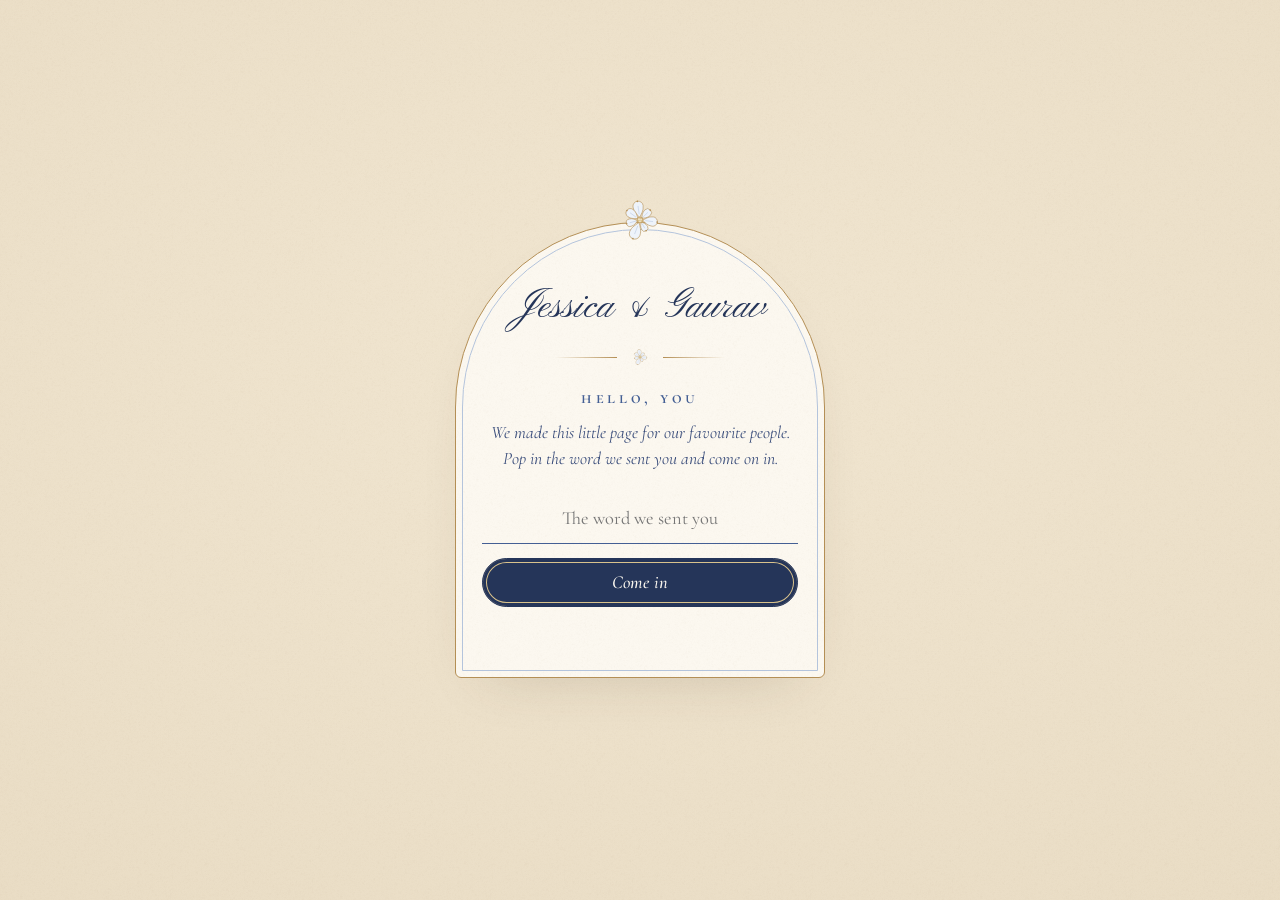
==== index.html @ 0836c06c "Simplify attending question; draw the flower after Jessica's ring - Attending options are now just '" ====
<!doctype html>
<html lang="en">
<head>
  <meta charset="utf-8">
  <meta name="viewport" content="width=device-width, initial-scale=1, viewport-fit=cover">
  <meta name="robots" content="noindex, nofollow">
  <meta name="theme-color" content="#f8f1e4">
  <title>Jessica &amp; Gaurav · Save the Date</title>
  <meta name="description" content="A little save-the-date for the people we love.">

  <link rel="preconnect" href="https://fonts.googleapis.com">
  <link rel="preconnect" href="https://fonts.gstatic.com" crossorigin>
  <link href="https://fonts.googleapis.com/css2?family=Cormorant+Garamond:ital,wght@0,400;0,500;0,600;1,400;1,500&family=Pinyon+Script&display=swap" rel="stylesheet">
  <link rel="stylesheet" href="styles.css">
</head>
<body class="is-locked">

  <!-- ============ GUEST GATE ============ -->
  <div class="gate" id="gate" role="dialog" aria-modal="true" aria-labelledby="gate-title">
    <div class="gate__card">
      <svg class="gate__flower" viewBox="0 0 100 60" aria-hidden="true"><use href="#ring-flower" /></svg>
      <p class="script gate__names" data-copy="namesLine"></p>
      <span class="rule" aria-hidden="true"><svg viewBox="0 0 100 60"><use href="#ring-flower" /></svg></span>
      <h2 class="caps gate__title" id="gate-title" data-copy="gate.title"></h2>
      <p class="gate__text" data-copy="gate.text"></p>
      <form class="gate__form" id="gate-form" novalidate>
        <label class="visually-hidden" for="gate-input" data-copy="gate.placeholder"></label>
        <input class="field__input gate__input" id="gate-input" name="passphrase" type="text"
               autocomplete="off" autocapitalize="none" spellcheck="false" required>
        <button class="btn btn--solid" type="submit" data-copy="gate.button"></button>
        <p class="gate__error" id="gate-error" role="alert" aria-live="polite"></p>
      </form>
    </div>
  </div>

  <!-- Drifting petals: off by default (CONFIG.decor.petals) -->
  <div class="petals" id="petals" aria-hidden="true"></div>

  <!-- ============ MUSIC (hidden until CONFIG.music.src is set) ============ -->
  <button class="music-toggle" id="music-toggle" type="button" aria-pressed="false" hidden>
    <svg viewBox="0 0 24 24" aria-hidden="true"><path d="M9 18V5l11-2v13" /><circle cx="6" cy="18" r="3" /><circle cx="17" cy="16" r="3" /></svg>
    <span class="visually-hidden" data-copy="music.label"></span>
  </button>
  <audio id="bg-music" loop preload="none"></audio>

  <!--
    Each screen holds one 9:16 card. Everything inside a card is sized
    relative to the card, so it fits any phone without being cut off.
  -->
  <main class="screens" id="screens">

    <!-- ============ SCREEN 1 · LANDING ============ -->
    <section class="screen" id="landing" aria-label="We're getting married">
      <div class="card card--landing">
        <!-- Toran garland (built by script.js) -->
        <div class="toran" id="toran" aria-hidden="true"></div>

        <div class="landing__top">
          <p class="caps eyebrow reveal r-eyebrow" data-copy="landing.eyebrow"></p>
          <h1 class="names">
            <span class="script" data-copy="names.first"></span>
            <span class="script names__amp">&amp;</span>
            <span class="script" data-copy="names.second"></span>
          </h1>
        </div>

        <!-- Lotus-crowned arch frame (original SVG) holding the photo booth strip -->
        <div class="arch-frame">
          <svg class="arch-frame__svg" viewBox="0 0 160 404" aria-hidden="true">
            <path class="arch-frame__fill" d="M5 400 V92 C5 60 34 46 58 34 C70 28 77 20 80 8 C83 20 90 28 102 34 C126 46 155 60 155 92 V400 Z" />
            <path class="draw draw--gold" pathLength="1" d="M5 400 V92 C5 60 34 46 58 34 C70 28 77 20 80 8 C83 20 90 28 102 34 C126 46 155 60 155 92 V400 Z" />
            <path class="draw draw--blue" pathLength="1" d="M12 393 V95 C12 66 39 53 61 41 C72 35 78 28 80 19 C82 28 88 35 99 41 C121 53 148 66 148 95 V393 Z" />
            <g class="bells">
              <path d="M5 92 V106 M155 92 V106" />
              <circle cx="5" cy="109.5" r="3.2" />
              <circle cx="155" cy="109.5" r="3.2" />
            </g>
            <use class="arch-frame__crest" href="#ring-flower" x="52" y="-20" width="56" height="34" />
            <use class="arch-frame__base" href="#ring-flower" x="64" y="390" width="32" height="19" />
          </svg>
          <div class="arch-frame__window">
            <!-- Photo booth strip: swap assets/strip-1..3.jpg -->
            <div class="strip strip--landing">
              <img src="assets/strip-1.jpg" alt="Jessica and Gaurav holding each other on a bridge in the park" loading="eager">
              <img src="assets/strip-2.jpg" alt="Jessica laughing in Gaurav's arms on a wooden bench" loading="eager">
              <img src="assets/strip-3.jpg" alt="Gaurav kissing Jessica's forehead by the lake" loading="eager">
              <span class="strip__caption caps" data-copy="initialsLine"></span>
            </div>
          </div>
        </div>

        <a class="open-prompt caps reveal r-prompt" href="#save-the-date" id="open-prompt">
          <svg viewBox="0 0 24 24" aria-hidden="true"><path d="M6 15l6-6 6 6" /></svg>
          <span data-copy="landing.prompt"></span>
        </a>
      </div>
    </section>

    <!-- ============ SCREEN 2 · SAVE THE DATE ============ -->
    <section class="screen" id="save-the-date" aria-label="Save the date">
      <div class="card card--std">
        <div class="std">
          <div class="std__oval reveal r-oval">
            <svg class="oval-svg" viewBox="0 0 300 400" aria-hidden="true">
              <path class="oval-svg__scallop" id="oval-scallop" />
              <ellipse class="oval-svg__inner" cx="150" cy="200" rx="124" ry="170" />
              <ellipse class="oval-svg__inner oval-svg__inner--fine" cx="150" cy="200" rx="116" ry="162" />
            </svg>
            <div class="std__text">
              <h2 class="script std__title" data-copy="saveTheDate.title"></h2>
              <p class="std__date" data-copy="saveTheDate.date"></p>
              <span class="rule rule--short" aria-hidden="true"><svg viewBox="0 0 100 60"><use href="#ring-flower" /></svg></span>
              <p class="caps std__sub" data-copy="saveTheDate.sub"></p>
            </div>
          </div>

          <svg class="std__crest reveal r-crest" viewBox="0 0 100 60" aria-hidden="true"><use href="#ring-flower" /></svg>

          <!--
            DECOR SLOT: flowers / ribbon artwork.
            Set CONFIG.decor.flowers (e.g. "assets/flowers.png") and CONFIG.decor.ribbon
            in script.js and the images will be placed here. Transparent PNGs work best.
          -->
          <div class="decor-slot decor-slot--flowers" id="decor-flowers" aria-hidden="true"></div>
          <div class="decor-slot decor-slot--ribbon" id="decor-ribbon" aria-hidden="true"></div>

          <!-- Tilted strip: swap assets/strip-4..6.jpg -->
          <div class="strip strip--tilted reveal r-strip">
            <img src="assets/strip-4.jpg" alt="Jessica and Gaurav walking up stone steps hand in hand" loading="lazy">
            <img src="assets/strip-5.jpg" alt="Jessica and Gaurav smiling at each other under the trees" loading="lazy">
            <img src="assets/strip-6.jpg" alt="Jessica showing her engagement ring" loading="lazy">
          </div>

          <div class="lockets" aria-hidden="true">
            <svg class="locket locket--one reveal r-locket-1" viewBox="0 0 100 110"><use href="#locket" /><text x="50" y="72" class="locket__initial" data-copy="names.initials.0"></text></svg>
            <svg class="locket locket--two reveal r-locket-2" viewBox="0 0 100 110"><use href="#locket" /><text x="50" y="72" class="locket__initial" data-copy="names.initials.1"></text></svg>
          </div>
        </div>

        <p class="std__line reveal r-line" data-copy="saveTheDate.line"></p>
      </div>
    </section>

    <!-- ============ SCREEN 3 · WHERE & WHEN, COUNTDOWN, RSVP ============ -->
    <section class="screen" id="details" aria-label="Where, when and RSVP">
      <div class="card card--details">

        <!-- The reveal: the arch draws itself, then the dates and venue are written in -->
        <div class="venue-arch" id="venue-arch">
          <svg class="venue-arch__svg" viewBox="0 0 300 400" aria-hidden="true">
            <path class="venue-arch__fill" d="M2 398 V120 C2 70 60 42 114 22 C132 15 145 9 150 2 C155 9 168 15 186 22 C240 42 298 70 298 120 V398 Z" />
            <path class="vdraw vdraw--gold" pathLength="1" d="M2 398 V120 C2 70 60 42 114 22 C132 15 145 9 150 2 C155 9 168 15 186 22 C240 42 298 70 298 120 V398 Z" />
            <path class="vdraw vdraw--blue" pathLength="1" d="M12 388 V123 C12 77 67 51 118 32 C135 25 146 19 150 13 C154 19 165 25 182 32 C233 51 288 77 288 123 V388 Z" />
          </svg>
          <div class="venue-arch__inside">
            <svg class="rv rv-1 inside__flower" viewBox="0 0 100 60" aria-hidden="true"><use href="#ring-flower" /></svg>
            <p class="rv rv-2 caps inside__eyebrow" data-copy="reveal.eyebrow"></p>
            <p class="rv rv-3 inside__days" data-copy="reveal.days"></p>
            <p class="rv rv-4 caps inside__month" data-copy="reveal.month"></p>
            <span class="rv rv-5 rule rule--short inside__rule" aria-hidden="true"><svg viewBox="0 0 100 60"><use href="#ring-flower" /></svg></span>
            <div class="inside__venue-wrap" id="venue-revealed" hidden>
              <p class="script inside__venue" id="venue-name"></p>
              <p class="rv rv-7 caps inside__city" id="venue-city" hidden></p>
              <a class="rv rv-7 inside__link" id="venue-link" target="_blank" rel="noopener" hidden></a>
            </div>
            <p class="rv rv-6 inside__teaser" id="venue-teaser" data-copy="reveal.teaser"></p>
          </div>
        </div>

        <div class="details__lower">
          <p class="caps eyebrow reveal r-2" data-copy="details.countdownEyebrow"></p>
          <div class="countdown reveal r-2" id="countdown" role="timer" aria-live="off">
            <div class="countdown__unit"><span class="countdown__num" data-unit="days">000</span><span class="caps countdown__label" data-copy="details.units.days"></span></div>
            <div class="countdown__unit"><span class="countdown__num" data-unit="hours">00</span><span class="caps countdown__label" data-copy="details.units.hours"></span></div>
            <div class="countdown__unit"><span class="countdown__num" data-unit="mins">00</span><span class="caps countdown__label" data-copy="details.units.mins"></span></div>
            <div class="countdown__unit"><span class="countdown__num" data-unit="secs">00</span><span class="caps countdown__label" data-copy="details.units.secs"></span></div>
          </div>

          <p class="details__formal reveal r-3" data-copy="details.formalLine"></p>

          <button class="btn btn--solid btn--rsvp reveal r-3" id="rsvp-open" type="button"
                  aria-haspopup="dialog" aria-controls="rsvp-sheet" data-copy="details.rsvpButton"></button>

          <p class="script signoff reveal r-4" data-copy="signoff"></p>
        </div>
      </div>
    </section>
  </main>

  <!-- ============ RSVP SHEET (slides up over the card) ============ -->
  <div class="sheet" id="rsvp-sheet" role="dialog" aria-modal="true" aria-labelledby="rsvp-title" hidden>
    <div class="sheet__backdrop" data-close></div>
    <div class="sheet__panel">
      <button class="sheet__close" type="button" data-close>
        <svg viewBox="0 0 24 24" aria-hidden="true"><path d="M6 6l12 12M18 6L6 18" /></svg>
        <span class="visually-hidden" data-copy="rsvp.close"></span>
      </button>
      <div class="sheet__scroll" id="sheet-scroll">

        <form class="rsvp" id="rsvp-form" novalidate>
          <svg class="rsvp__flower" viewBox="0 0 100 60" aria-hidden="true"><use href="#ring-flower" /></svg>
          <h2 class="script rsvp__title" id="rsvp-title" data-copy="rsvp.title"></h2>
          <p class="rsvp__intro" data-copy="rsvp.intro"></p>

          <!-- Honeypot: real guests never see or fill this -->
          <div class="hp" aria-hidden="true">
            <label for="rsvp-website">Website</label>
            <input id="rsvp-website" name="website" type="text" tabindex="-1" autocomplete="off">
          </div>

          <div class="field">
            <label class="field__label caps" for="rsvp-name" data-copy="rsvp.name.label"></label>
            <input class="field__input" id="rsvp-name" name="name" type="text" autocomplete="name" required>
            <p class="field__error" data-error-for="name"></p>
          </div>

          <fieldset class="field">
            <legend class="field__label caps" data-copy="rsvp.attending.label"></legend>
            <div class="choices">
              <label class="choice"><input type="radio" name="attending" value="Yes" required><span data-copy="rsvp.attending.yes"></span></label>
              <label class="choice"><input type="radio" name="attending" value="No"><span data-copy="rsvp.attending.no"></span></label>
            </div>
            <p class="field__error" data-error-for="attending"></p>
          </fieldset>

          <div class="if-attending" id="if-attending" hidden>
            <div class="field">
              <label class="field__label caps" for="rsvp-party" data-copy="rsvp.party.label"></label>
              <select class="field__input field__select" id="rsvp-party" name="partySize"></select>
            </div>

            <div class="field" id="field-others" hidden>
              <label class="field__label caps" for="rsvp-others" data-copy="rsvp.others.label"></label>
              <p class="field__hint" id="rsvp-others-hint" data-copy="rsvp.others.hint"></p>
              <textarea class="field__input" id="rsvp-others" name="otherGuests" rows="2" aria-describedby="rsvp-others-hint"></textarea>
              <p class="field__error" data-error-for="otherGuests"></p>
            </div>

            <div class="field">
              <label class="field__label caps" for="rsvp-dietary" data-copy="rsvp.dietary.label"></label>
              <p class="field__hint" id="rsvp-dietary-hint" data-copy="rsvp.dietary.hint"></p>
              <textarea class="field__input" id="rsvp-dietary" name="dietary" rows="2" aria-describedby="rsvp-dietary-hint"></textarea>
            </div>

            <fieldset class="field" id="field-solo" hidden>
              <legend class="field__label caps" data-copy="rsvp.solo.label"></legend>
              <p class="field__hint" data-copy="rsvp.solo.hint"></p>
              <div class="choices choices--stacked" id="solo-choices"></div>
              <p class="field__error" data-error-for="solo"></p>
            </fieldset>
          </div>

          <div class="field">
            <label class="field__label caps" for="rsvp-message" data-copy="rsvp.message.label"></label>
            <p class="field__hint" id="rsvp-message-hint" data-copy="rsvp.message.hint"></p>
            <textarea class="field__input" id="rsvp-message" name="message" rows="3" aria-describedby="rsvp-message-hint"></textarea>
          </div>

          <p class="rsvp__error" id="rsvp-error" role="alert" hidden></p>

          <button class="btn btn--solid btn--wide" id="rsvp-submit" type="submit">
            <span class="btn__label" data-copy="rsvp.submit"></span>
            <span class="btn__sending" data-copy="rsvp.sending"></span>
          </button>
        </form>

        <div class="thanks" id="rsvp-thanks" hidden tabindex="-1">
          <svg class="thanks__flower" viewBox="0 0 100 60" aria-hidden="true"><use href="#ring-flower" /></svg>
          <p class="script thanks__title" id="thanks-title"></p>
          <p class="thanks__text" id="thanks-text"></p>
          <span class="rule rule--short" aria-hidden="true"><svg viewBox="0 0 100 60"><use href="#ring-flower" /></svg></span>
          <p class="thanks__update" data-copy="thanks.update"></p>
          <button class="link-button" id="rsvp-again" type="button" data-copy="thanks.again"></button>
        </div>

      </div>
    </div>
  </div>

  <!-- Shared SVG artwork (all original). Colours come from CSS variables in styles.css. -->
  <svg width="0" height="0" style="position:absolute" aria-hidden="true" focusable="false">
    <defs>
      <linearGradient id="gold-grad" x1="0" y1="0" x2="1" y2="1">
        <stop offset="0" style="stop-color: var(--gold-soft)" />
        <stop offset="0.5" style="stop-color: var(--gold)" />
        <stop offset="1" style="stop-color: var(--gold-soft)" />
      </linearGradient>
      <linearGradient id="enamel-grad" x1="0" y1="0" x2="0.4" y2="1">
        <stop offset="0" style="stop-color: var(--dusty-blue)" />
        <stop offset="1" style="stop-color: var(--navy-soft)" />
      </linearGradient>

      <!-- Ring flower: an asymmetric blossom of pear-cut diamonds (points to the
           centre, rounded ends out, each held by a gold claw) around a gold centre,
           drawn after Jessica's engagement ring -->
      <symbol id="ring-flower" viewBox="0 0 100 60" overflow="visible">
        <g style="fill: var(--flower-petal); stroke: var(--gold); stroke-width: 0.75; stroke-linejoin: round">
          <g transform="translate(50 30) rotate(-8)"><path d="M0 -3.4 C2.36 -7.30 6.75 -11.31 6.75 -18.25 A6.75 6.75 0 0 0 -6.75 -18.25 C-6.75 -11.31 -2.36 -7.30 0 -3.4 Z" /><path d="M0 -8.21 L0 -18.25" style="fill: none; stroke: var(--flower-facet); stroke-width: 0.55; stroke-linecap: round" /><circle cx="0" cy="-24.70" r="1.05" style="fill: var(--gold); stroke: none" /></g>
          <g transform="translate(50 30) rotate(46)"><path d="M0 -3.4 C1.80 -5.55 5.13 -8.60 5.13 -13.87 A5.13 5.13 0 0 0 -5.13 -13.87 C-5.13 -8.60 -1.80 -5.55 0 -3.4 Z" /><path d="M0 -6.24 L0 -13.87" style="fill: none; stroke: var(--flower-facet); stroke-width: 0.55; stroke-linecap: round" /><circle cx="0" cy="-18.70" r="1.05" style="fill: var(--gold); stroke: none" /></g>
          <g transform="translate(50 30) rotate(97)"><path d="M0 -3.4 C2.17 -6.72 6.21 -10.41 6.21 -16.79 A6.21 6.21 0 0 0 -6.21 -16.79 C-6.21 -10.41 -2.17 -6.72 0 -3.4 Z" /><path d="M0 -7.56 L0 -16.79" style="fill: none; stroke: var(--flower-facet); stroke-width: 0.55; stroke-linecap: round" /><circle cx="0" cy="-22.70" r="1.05" style="fill: var(--gold); stroke: none" /></g>
          <g transform="translate(50 30) rotate(150)"><path d="M0 -3.4 C1.56 -4.82 4.46 -7.46 4.46 -12.04 A4.46 4.46 0 0 0 -4.46 -12.04 C-4.46 -7.46 -1.56 -4.82 0 -3.4 Z" /><path d="M0 -5.42 L0 -12.04" style="fill: none; stroke: var(--flower-facet); stroke-width: 0.55; stroke-linecap: round" /><circle cx="0" cy="-16.20" r="1.05" style="fill: var(--gold); stroke: none" /></g>
          <g transform="translate(50 30) rotate(201)"><path d="M0 -3.4 C2.51 -7.74 7.16 -11.99 7.16 -19.34 A7.16 7.16 0 0 0 -7.16 -19.34 C-7.16 -11.99 -2.51 -7.74 0 -3.4 Z" /><path d="M0 -8.70 L0 -19.34" style="fill: none; stroke: var(--flower-facet); stroke-width: 0.55; stroke-linecap: round" /><circle cx="0" cy="-26.20" r="1.05" style="fill: var(--gold); stroke: none" /></g>
          <g transform="translate(50 30) rotate(255)"><path d="M0 -3.4 C1.75 -5.40 5.00 -8.37 5.00 -13.50 A5.00 5.00 0 0 0 -5.00 -13.50 C-5.00 -8.37 -1.75 -5.40 0 -3.4 Z" /><path d="M0 -6.08 L0 -13.50" style="fill: none; stroke: var(--flower-facet); stroke-width: 0.55; stroke-linecap: round" /><circle cx="0" cy="-18.20" r="1.05" style="fill: var(--gold); stroke: none" /></g>
          <g transform="translate(50 30) rotate(306)"><path d="M0 -3.4 C2.03 -6.28 5.81 -9.73 5.81 -15.69 A5.81 5.81 0 0 0 -5.81 -15.69 C-5.81 -9.73 -2.03 -6.28 0 -3.4 Z" /><path d="M0 -7.06 L0 -15.69" style="fill: none; stroke: var(--flower-facet); stroke-width: 0.55; stroke-linecap: round" /><circle cx="0" cy="-21.20" r="1.05" style="fill: var(--gold); stroke: none" /></g>
        </g>
        <circle cx="50" cy="30" r="4" style="fill: var(--gold-soft); stroke: var(--gold); stroke-width: 0.7" />
        <circle cx="48.7" cy="29.1" r="1" style="fill: var(--paper-light)" />
        <circle cx="51.4" cy="29.4" r="0.85" style="fill: var(--paper-light)" />
        <circle cx="50" cy="31.6" r="0.9" style="fill: var(--paper-light)" />
      </symbol>

      <!-- Heart locket, blue enamel with gold edge -->
      <symbol id="locket" viewBox="0 0 100 110">
        <circle cx="50" cy="12" r="6" fill="none" stroke="url(#gold-grad)" stroke-width="2" />
        <path d="M50 104 C 22 84, 6 66, 6 46 C 6 30, 17 20, 31 20 C 40 20, 46 25, 50 32 C 54 25, 60 20, 69 20 C 83 20, 94 30, 94 46 C 94 66, 78 84, 50 104 Z"
              fill="url(#enamel-grad)" stroke="url(#gold-grad)" stroke-width="3" />
        <path d="M50 94 C 27 78, 14 63, 14 47 C 14 35, 22 28, 32 28 C 40 28, 46 33, 50 40 C 54 33, 60 28, 68 28 C 78 28, 86 35, 86 47 C 86 63, 73 78, 50 94 Z"
              fill="none" stroke="url(#gold-grad)" stroke-width="0.9" stroke-dasharray="1.5 2.5" />
      </symbol>
    </defs>
  </svg>

  <script src="script.js"></script>
</body>
</html>
---- styles.css ----
/* ==========================================================================
   Jessica & Gaurav · Save the Date
   All colours, fonts and timings live in :root. Change them here.

   Layout: every screen is a 9:16 card. Inside a card, sizes use `cqw`
   (1cqw = 1% of the card's width), so the whole design scales together
   and fits any phone without anything being cut off.
   ========================================================================== */

:root {
  /* Paper */
  --paper: #f8f1e4;
  --paper-light: #fcf8f0;
  --paper-deep: #f1e6d1;
  --linen: #e9dcc4;            /* table colour around the card on wide screens */
  --paper-shadow: rgba(74, 56, 30, 0.22);

  /* Blues: soft navy ink and dusty blues from our engagement outfits */
  --navy: #253559;
  --navy-soft: #3c4f7c;
  --royal: #445f94;
  --dusty-blue: #6f8bb6;
  --dusty-blue-soft: #b4c4dc;
  --blue-mist: #e5ebf3;

  /* Ring flower (from Jessica's engagement ring): icy diamond petals */
  --flower-petal: #eef3fa;
  --flower-facet: #a9bcda;
  --flower-deep: #4a659f;

  /* Warm accents */
  --gold: #b48f55;
  --gold-soft: #d9c28c;
  --gold-faint: rgba(180, 143, 85, 0.4);
  --saffron: #d4a24c;
  --petal-blush: #f1d9d2;

  /* States */
  --error: #9a4a4a;

  /* Type */
  --font-script: "Pinyon Script", "Great Vibes", cursive;
  --font-serif: "Cormorant Garamond", "Cormorant", Georgia, serif;
  --caps-tracking: 0.22em;

  /* Motion: slow, soft, never bouncy */
  --ease-out: cubic-bezier(0.22, 0.61, 0.36, 1);
  --ease-soft: cubic-bezier(0.33, 0, 0.2, 1);
  --dur-slow: 1.4s;
  --dur: 1.1s;
  --dur-quick: 0.8s;

  /* The 9:16 card */
  --card-w: min(100vw, 56.25vh);
  --card-h: calc(var(--card-w) * 16 / 9);
}
@supports (height: 1dvh) {
  :root { --card-w: min(100vw, 56.25dvh); }
}

/* --------------------------------------------------------------------------
   Base
   -------------------------------------------------------------------------- */
*, *::before, *::after { box-sizing: border-box; }

html, body { height: 100%; }

body {
  margin: 0;
  color: var(--navy);
  background-color: var(--paper);
  background-image:
    url("assets/paper-texture.png"),
    radial-gradient(120% 70% at 50% 0%, var(--paper-light) 0%, transparent 65%),
    linear-gradient(180deg, var(--paper) 0%, var(--paper-deep) 100%);
  background-attachment: fixed;
  font-family: var(--font-serif);
  font-size: 18px;
  line-height: 1.5;
  font-variant-numeric: lining-nums;   /* keeps 6 · 7 · 8 on one line */
  font-feature-settings: "lnum" 1;
  -webkit-font-smoothing: antialiased;
  text-rendering: optimizeLegibility;
  overflow: hidden;
}

img { display: block; max-width: 100%; }

button, input, select, textarea { font: inherit; color: inherit; }

.script {
  font-family: var(--font-script);
  font-weight: 400;
  letter-spacing: 0;
  line-height: 1.1;
}

.caps {
  font-family: var(--font-serif);
  font-variant: small-caps;
  text-transform: lowercase;
  letter-spacing: var(--caps-tracking);
  font-weight: 600;
  color: var(--royal);
}

.eyebrow { margin: 0; }

/* Divider: gold line · ring flower · gold line */
.rule {
  display: flex;
  align-items: center;
  justify-content: center;
  gap: 8px;
  width: 170px;
  margin: 1.2rem auto;
}
.rule::before, .rule::after {
  content: "";
  flex: 1;
  height: 1px;
  background: linear-gradient(90deg, transparent, var(--gold));
}
.rule::after { background: linear-gradient(90deg, var(--gold), transparent); }
.rule svg { width: 30px; height: 18px; overflow: visible; flex: none; }
.rule--short { width: 120px; margin: 0.9rem auto; }

.visually-hidden {
  position: absolute !important;
  width: 1px; height: 1px;
  padding: 0; margin: -1px;
  overflow: hidden; clip: rect(0 0 0 0);
  white-space: nowrap; border: 0;
}

:focus-visible {
  outline: 1px solid var(--royal);
  outline-offset: 4px;
}

/* Buttons: soft ink with a fine gold inner line */
.btn {
  display: inline-flex;
  align-items: center;
  justify-content: center;
  min-height: 48px;
  padding: 10px 30px;
  border: 1px solid var(--navy);
  border-radius: 999px;
  background: transparent;
  color: var(--navy);
  font-family: var(--font-serif);
  font-style: italic;
  font-weight: 500;
  font-size: 1.15rem;
  letter-spacing: 0.02em;
  cursor: pointer;
  transition: background-color var(--dur-quick) var(--ease-out), color var(--dur-quick) var(--ease-out), opacity var(--dur-quick) var(--ease-out);
}
.btn--solid {
  background: var(--navy);
  color: var(--paper-light);
  box-shadow: inset 0 0 0 3px var(--navy), inset 0 0 0 4px var(--gold-soft);
}
.btn--solid:hover { background: var(--navy-soft); box-shadow: inset 0 0 0 3px var(--navy-soft), inset 0 0 0 4px var(--gold-soft); }
.btn--wide { width: 100%; }
.btn[disabled] { opacity: 0.6; cursor: progress; }
.btn__sending { display: none; }
.btn.is-sending .btn__label { display: none; }
.btn.is-sending .btn__sending { display: inline; }

.link-button {
  background: none;
  border: 0;
  padding: 8px;
  cursor: pointer;
  color: var(--royal);
  font-style: italic;
  font-size: 1.1rem;
  border-bottom: 1px solid var(--gold-faint);
}

/* --------------------------------------------------------------------------
   Gate
   -------------------------------------------------------------------------- */
.gate {
  position: fixed;
  inset: 0;
  z-index: 50;
  display: grid;
  place-items: center;
  padding: 24px 16px;
  background: inherit;
  transition: opacity var(--dur) var(--ease-out), visibility 0s linear var(--dur);
}
.gate.is-leaving { opacity: 0; visibility: hidden; }
.gate[hidden] { display: none; }

.gate__card {
  position: relative;
  width: min(100%, 370px);
  text-align: center;
  padding: 52px 26px 30px;
  border: 1px solid var(--gold);
  outline: 1px solid var(--dusty-blue-soft);
  outline-offset: -8px;
  border-radius: 185px 185px 6px 6px;
  background: var(--paper-light) url("assets/paper-texture.png");
  box-shadow: 0 24px 60px -32px var(--paper-shadow);
  animation: fade-up var(--dur-slow) var(--ease-out) both;
}
.gate__flower {
  position: absolute;
  top: -26px;
  left: 50%;
  width: 76px;
  height: 46px;
  transform: translateX(-50%);
  overflow: visible;
  animation: bloom 1.6s var(--ease-out) 0.3s both;
}
.gate__names { margin: 0.6rem 0 0; font-size: 2.5rem; color: var(--navy); }
.gate__title { margin: 0 0 0.6rem; font-size: 1.05rem; }
.gate__text { margin: 0 0 1.4rem; color: var(--navy-soft); font-style: italic; font-size: 1.1rem; }
.gate__form { display: grid; gap: 14px; }
.gate__input { text-align: center; }
.gate__error { min-height: 1.4em; margin: 0; color: var(--error); font-style: italic; }

body.is-locked .screens,
body.is-locked .music-toggle,
body.is-locked .petals { visibility: hidden; }

/* --------------------------------------------------------------------------
   Optional drifting petals (off unless CONFIG.decor.petals > 0)
   -------------------------------------------------------------------------- */
.petals { position: fixed; inset: 0; z-index: 5; pointer-events: none; overflow: hidden; }
.petal {
  position: absolute;
  top: 0;
  left: var(--x);
  width: var(--s);
  height: calc(var(--s) * 1.5);
  border-radius: 0 100% 0 100%;
  background: linear-gradient(135deg, var(--flower-petal), var(--flower-facet));
  opacity: 0;
  animation: petal-fall var(--d) linear var(--delay) infinite;
}
.petal--blush { background: linear-gradient(135deg, #fff6f3, var(--petal-blush)); }
@keyframes petal-fall {
  0%   { opacity: 0;   transform: translate3d(0, -8vh, 0) rotate(0deg); }
  10%  { opacity: 0.6; }
  85%  { opacity: 0.5; }
  100% { opacity: 0;   transform: translate3d(var(--drift), 108vh, 0) rotate(var(--r)); }
}

/* --------------------------------------------------------------------------
   Screens and the 9:16 card
   -------------------------------------------------------------------------- */
.screens {
  height: 100vh;
  overflow-y: auto;
  overflow-x: hidden;
  scroll-snap-type: y mandatory;
  scroll-behavior: smooth;
  -webkit-overflow-scrolling: touch;
}
.screen {
  height: 100vh;
  display: grid;
  place-items: center;
  scroll-snap-align: start;
  scroll-snap-stop: always;
}
@supports (height: 1dvh) {
  .screens, .screen { height: 100dvh; }
}

.card {
  position: relative;
  width: var(--card-w);
  height: calc(var(--card-w) * 16 / 9);
  container-type: size;
  /* 1% of the card's width, for the card's own padding (cqw there would
     measure the window, not the card) */
  --u: calc(var(--card-w) / 100);
  display: flex;
  flex-direction: column;
  align-items: center;
  text-align: center;
}

/* Wide screens (tablets, laptops): show it as a printed card on linen */
@media (min-aspect-ratio: 5/8) {
  body {
    background-color: var(--linen);
    background-image:
      url("assets/paper-texture.png"),
      radial-gradient(90% 80% at 50% 40%, var(--paper-deep) 0%, var(--linen) 100%);
  }
  .card {
    --card-w: min(100vw, 53.4vh);
    background: var(--paper-light) url("assets/paper-texture.png");
    box-shadow: 0 1px 2px rgba(74, 56, 30, 0.12), 0 30px 60px -30px var(--paper-shadow);
    border-radius: 3px;
  }
  @supports (height: 1dvh) {
    .card { --card-w: min(100vw, 53.4dvh); }
  }
}

/* Phones: the card blends into the page, so hang the garland from the very
   top of the screen rather than the top of the card */
@media (max-aspect-ratio: 5/8) {
  .card--landing .toran { top: calc((var(--card-h) - 100vh) / 2); }
  @supports (height: 1dvh) {
    .card--landing .toran { top: calc((var(--card-h) - 100dvh) / 2); }
  }
}

/* --------------------------------------------------------------------------
   Entry animations (IntersectionObserver adds .is-in to each screen)
   Static tilts use the `rotate` property so motion (transform) can be
   switched off on its own for reduced-motion users.
   -------------------------------------------------------------------------- */
.reveal {
  opacity: 0;
  transition:
    opacity var(--dur) var(--ease-out),
    transform var(--dur-slow) var(--ease-out);
  transition-delay: var(--delay, 0s);
}
.screen.is-in .reveal { opacity: 1; transform: none; }

.r-eyebrow { transform: translateY(10px); --delay: 0.2s; }
.r-prompt  { transform: translateY(10px); --delay: 3.4s; }

.r-oval    { transform: scale(0.9); --delay: 0.1s; }
.r-crest   { transform: translateY(16px) scale(0.4); transform-origin: 50% 100%; --delay: 0.9s; }
.r-strip   { transform: translate(70px, -50px) rotate(14deg); --delay: 0.7s; }
.r-locket-1 { transform: translateY(40px); --delay: 1.3s; }
.r-locket-2 { transform: translateY(40px); --delay: 1.6s; }
.r-line    { transform: translateY(12px); --delay: 1.9s; }

.r-2, .r-3, .r-4 { transform: translateY(14px); }
.r-2 { --delay: 3.6s; }
.r-3 { --delay: 4s; }
.r-4 { --delay: 4.4s; }

@keyframes fade-up {
  from { opacity: 0; transform: translateY(14px); }
  to   { opacity: 1; transform: none; }
}
@keyframes bloom {
  from { opacity: 0; transform: translateX(-50%) translateY(12px) scale(0.4); }
  to   { opacity: 1; transform: translateX(-50%) scale(1); }
}
@keyframes soft-pulse {
  0%, 100% { opacity: 1; }
  50%      { opacity: 0.45; }
}
@keyframes drift-up {
  0%, 100% { transform: translateY(0); }
  50%      { transform: translateY(-5px); }
}
@keyframes sway {
  0%, 100% { transform: rotate(-3deg); }
  50%      { transform: rotate(3deg); }
}

/* --------------------------------------------------------------------------
   Screen 1 · Landing
   -------------------------------------------------------------------------- */
.card--landing {
  justify-content: space-between;
  padding: calc(15 * var(--u)) 0 calc(4 * var(--u));
}

/* Toran garland */
.toran {
  position: absolute;
  top: 0;
  left: 0;
  right: 0;
  height: 13cqw;
  pointer-events: none;
  overflow: visible;
  transform: translateY(-100%);
  opacity: 0;
  transition: transform 1.8s var(--ease-out) 0.1s, opacity 1.2s var(--ease-out) 0.1s;
}
.screen.is-in .toran { transform: none; opacity: 1; }
.toran svg { display: block; width: 100%; height: 100%; overflow: visible; }
.toran__string { fill: none; stroke: var(--gold); stroke-width: 1.1; }
.toran__leaf { fill: var(--dusty-blue); stroke: var(--navy-soft); stroke-width: 0.5; }
.toran__leaf--alt { fill: var(--dusty-blue-soft); }
.toran__rib { stroke: var(--paper-light); stroke-width: 0.6; fill: none; opacity: 0.7; }
.toran__bead { fill: var(--saffron); }
.toran__bead--small { fill: var(--gold); }
.toran__drop {
  transform-origin: 0 0;
  animation: sway 7s ease-in-out infinite;
  animation-delay: var(--sway-delay, 0s);
}

.landing__top { display: flex; flex-direction: column; align-items: center; gap: 1cqw; }
.r-eyebrow { font-size: 3.4cqw; }

.names {
  margin: 0;
  padding: 0 0.2em;
  font-size: 12.5cqw;
  line-height: 1.1;
  white-space: nowrap;
  color: var(--navy);
  font-weight: 400;
  /* Written in from left to right */
  clip-path: inset(-40% 100% -40% -10%);
  transition: clip-path 2.6s var(--ease-soft) 0.5s;
}
.screen.is-in .names { clip-path: inset(-40% -10% -40% -10%); }
.names .script { display: inline-block; }
.names__amp { color: var(--dusty-blue); font-size: 0.8em; margin: 0 0.08em; }

/* Lotus-crowned arch frame */
.arch-frame {
  position: relative;
  height: 106cqw;
  aspect-ratio: 160 / 404;
  flex: none;
  filter: drop-shadow(0 4cqw 5cqw rgba(74, 56, 30, 0.16));
}
.arch-frame__svg {
  position: absolute;
  inset: 0;
  width: 100%;
  height: 100%;
  overflow: visible;
}
.arch-frame__fill {
  fill: var(--paper-light);
  opacity: 0;
  transition: opacity 1.4s var(--ease-out) 0.9s;
}
.screen.is-in .arch-frame__fill { opacity: 1; }

.draw {
  fill: none;
  stroke-dasharray: 1;
  stroke-dashoffset: 1;
  transition: stroke-dashoffset 2.6s var(--ease-soft) var(--d, 0.6s);
}
.screen.is-in .draw { stroke-dashoffset: 0; }
.draw--gold { stroke: var(--gold); stroke-width: 1.5; --d: 0.5s; }
.draw--blue { stroke: var(--dusty-blue); stroke-width: 0.9; --d: 0.8s; }

.bells path { stroke: var(--gold); stroke-width: 1; }
.bells circle { fill: var(--saffron); stroke: var(--gold); stroke-width: 0.6; }
.bells { opacity: 0; transition: opacity 1.2s var(--ease-out) 2.2s; }
.screen.is-in .bells { opacity: 1; }

.arch-frame__crest, .arch-frame__base {
  transform-box: fill-box;
  transform-origin: 50% 100%;
  opacity: 0;
  transform: scale(0.3);
  transition: opacity 1.2s var(--ease-out), transform 1.6s var(--ease-out);
}
.arch-frame__crest { transition-delay: 1.6s; }
.arch-frame__base { transition-delay: 2s; }
.screen.is-in .arch-frame__crest,
.screen.is-in .arch-frame__base { opacity: 1; transform: none; }

.arch-frame__window {
  position: absolute;
  left: 16.25%;
  top: 22.3%;
  width: 67.5%;
  height: 75%;
  overflow: hidden;
}

/* Photo booth strip (shared) */
.strip {
  padding: 1.6cqw 1.6cqw 0;
  background: #fffdf9;
  box-shadow: 0 1.5cqw 4cqw -2cqw rgba(37, 53, 89, 0.45);
  display: flex;
  flex-direction: column;
  gap: 1.2cqw;
}
.strip img {
  width: 100%;
  aspect-ratio: 10 / 9;
  object-fit: cover;
  background: var(--paper-deep);
}
.strip__caption {
  display: block;
  padding: 0.6cqw 0 1.8cqw;
  font-size: 2.4cqw;
  line-height: 1.2;
  color: var(--navy);
  letter-spacing: 0.3em;
}

.strip--landing {
  width: 100%;
  transform: translateY(-110%);
  transition: transform 2s var(--ease-out) 1.4s;
}
.screen.is-in .strip--landing { transform: none; }

.open-prompt {
  display: inline-flex;
  flex-direction: column;
  align-items: center;
  gap: 0.5cqw;
  padding: 2cqw 4cqw;
  text-decoration: none;
  font-size: 4cqw;
  color: var(--navy);
}
.open-prompt svg { width: 6cqw; height: 6cqw; fill: none; stroke: var(--royal); stroke-width: 1.4; }
.screen.is-in .open-prompt > span { animation: soft-pulse 3.2s ease-in-out 4.6s infinite; }
.screen.is-in .open-prompt svg { animation: drift-up 3.2s ease-in-out 4.6s infinite; }

/* --------------------------------------------------------------------------
   Screen 2 · Save the date
   -------------------------------------------------------------------------- */
.card--std {
  justify-content: center;
  gap: calc(22 * var(--u));
  padding-top: calc(6 * var(--u));
}
.card--std::before {
  /* soft blue glow behind the oval */
  content: "";
  position: absolute;
  inset: 12% 0 30%;
  background: radial-gradient(closest-side, rgba(180, 196, 220, 0.4), transparent);
  pointer-events: none;
}

.std { position: relative; width: 62cqw; }

.std__oval {
  position: relative;
  aspect-ratio: 3 / 4;
  display: grid;
  place-items: center;
  filter: drop-shadow(0 4cqw 6cqw rgba(74, 56, 30, 0.16));
}
.oval-svg { position: absolute; inset: 0; width: 100%; height: 100%; overflow: visible; }
.oval-svg__scallop { fill: var(--paper-light); stroke: var(--dusty-blue); stroke-width: 1.5; }
.oval-svg__inner { fill: none; stroke: var(--gold); stroke-width: 1; }
.oval-svg__inner--fine { stroke: var(--dusty-blue); stroke-width: 0.8; stroke-dasharray: 2 4; }

.std__crest {
  position: absolute;
  z-index: 2;
  top: -9cqw;
  left: 50%;
  width: 26cqw;
  height: 15.6cqw;
  margin-left: -13cqw;
  overflow: visible;
}

.std__text { position: relative; padding: 0 12%; }
.std__title { margin: 0; font-size: 11.5cqw; color: var(--navy); line-height: 1.05; }
.std__date {
  margin: 2.4cqw 0 0;
  font-size: 5.4cqw;
  letter-spacing: 0.1em;
  color: var(--navy);
  font-weight: 500;
  white-space: nowrap;
}
.std__text .rule { width: 30cqw; margin: 2.4cqw auto; }
.std__text .rule svg { width: 7cqw; height: 4.2cqw; }
.std__sub { margin: 0; font-size: 3.2cqw; }

.strip--tilted {
  position: absolute;
  z-index: 3;
  width: 19cqw;
  top: 12%;
  right: -17cqw;
  rotate: 6deg;
}

.lockets {
  position: absolute;
  z-index: 3;
  left: 50%;
  bottom: -15cqw;
  transform: translateX(-50%);
  display: flex;
}
.locket {
  width: 18cqw;
  height: 20cqw;
  overflow: visible;
  filter: drop-shadow(0 1.5cqw 2.5cqw rgba(37, 53, 89, 0.25));
}
.locket--one { rotate: -10deg; }
.locket--two { rotate: 9deg; margin-left: -5cqw; margin-top: 2.5cqw; }
.locket__initial { font-family: var(--font-script); font-size: 34px; fill: var(--paper-light); text-anchor: middle; }

/* Decor slots for flowers / ribbon you'll add later */
.decor-slot { position: absolute; z-index: 1; pointer-events: none; }
.decor-slot img { width: 100%; height: auto; }
.decor-slot--flowers { top: -8%; left: -14%; width: 52%; }
.decor-slot--ribbon  { bottom: -4%; left: -10%; width: 44%; }

.std__line {
  position: relative;
  width: 76cqw;
  margin: 0;
  font-size: 4.6cqw;
  line-height: 1.45;
  font-style: italic;
  color: var(--navy-soft);
}

/* --------------------------------------------------------------------------
   Screen 3 · Where & when, countdown, RSVP
   -------------------------------------------------------------------------- */
.card--details {
  justify-content: space-between;
  padding: calc(7 * var(--u)) 0 calc(5 * var(--u));
}

/* The reveal arch */
.venue-arch {
  position: relative;
  width: 60cqw;
  aspect-ratio: 3 / 4;
  flex: none;
  filter: drop-shadow(0 4cqw 6cqw rgba(74, 56, 30, 0.14));
}
.venue-arch__svg { position: absolute; inset: 0; width: 100%; height: 100%; overflow: visible; }
.venue-arch__fill { fill: var(--paper-light); opacity: 0; transition: opacity 1.4s var(--ease-out) 0.6s; }
.screen.is-in .venue-arch__fill { opacity: 1; }
.vdraw {
  fill: none;
  stroke-dasharray: 1;
  stroke-dashoffset: 1;
  transition: stroke-dashoffset 2.4s var(--ease-soft) var(--d, 0.2s);
}
.screen.is-in .vdraw { stroke-dashoffset: 0; }
.vdraw--gold { stroke: var(--gold); stroke-width: 2.2; --d: 0.1s; }
.vdraw--blue { stroke: var(--dusty-blue); stroke-width: 1; --d: 0.4s; }

.venue-arch__inside {
  position: absolute;
  inset: 0;
  display: flex;
  flex-direction: column;
  align-items: center;
  justify-content: center;
  padding: 16% 7% 4%;
}
.rv {
  opacity: 0;
  transform: translateY(2.5cqw);
  transition: opacity 1.2s var(--ease-out), transform 1.4s var(--ease-out);
}
.screen.is-in .rv { opacity: 1; transform: none; }
.screen.is-in .rv-1 { transition-delay: 1.2s; }
.screen.is-in .rv-2 { transition-delay: 1.6s; }
.screen.is-in .rv-3 { transition-delay: 1.9s; }
.screen.is-in .rv-4 { transition-delay: 2.2s; }
.screen.is-in .rv-5 { transition-delay: 2.5s; }
.screen.is-in .rv-6 { transition-delay: 2.8s; }
.screen.is-in .rv-7 { transition-delay: 4.6s; }

.inside__flower { width: 17cqw; height: 10cqw; overflow: visible; margin-bottom: 1cqw; }
.rv-1 { transform: translateY(2cqw) scale(0.4); transform-origin: 50% 100%; }
.inside__eyebrow { margin: 0; font-size: 3.2cqw; }
.inside__days {
  margin: 0.6cqw 0 0;
  font-size: 10cqw;
  font-weight: 500;
  letter-spacing: 0.05em;
  line-height: 1.15;
  white-space: nowrap;
  color: var(--navy);
}
.inside__month { margin: 0; font-size: 3.6cqw; color: var(--royal); }
.inside__rule { width: 30cqw; margin: 2.6cqw auto 1.4cqw; }
.inside__rule svg { width: 7cqw; height: 4.2cqw; }
.inside__venue-wrap[hidden], .inside__teaser[hidden] { display: none; }
.inside__venue {
  margin: 0;
  font-size: 7.6cqw;
  line-height: 1.15;
  color: var(--navy);
  /* handwritten in, left to right */
  clip-path: inset(-30% 100% -30% -6%);
  transition: clip-path 2.6s var(--ease-soft) 2.9s;
}
.screen.is-in .inside__venue { clip-path: inset(-30% -6% -30% -6%); }
.inside__city { margin: 1cqw 0 0; font-size: 3.2cqw; }
.inside__link {
  display: inline-block;
  margin-top: 1.4cqw;
  color: var(--royal);
  font-style: italic;
  font-size: 3.6cqw;
  text-decoration: none;
  border-bottom: 1px solid var(--gold-faint);
}
.inside__teaser {
  margin: 0;
  font-size: 4.6cqw;
  font-style: italic;
  line-height: 1.35;
  color: var(--navy);
}

.details__lower {
  display: flex;
  flex-direction: column;
  align-items: center;
  width: 84cqw;
}
.details__lower .eyebrow { font-size: 3.2cqw; margin-bottom: 2cqw; }

/* Countdown: little ivory arches */
.countdown {
  display: grid;
  grid-template-columns: repeat(4, 1fr);
  gap: 2.4cqw;
  width: 80cqw;
  margin-bottom: 4cqw;
}
.countdown__unit {
  display: flex;
  flex-direction: column;
  align-items: center;
  padding: 3.4cqw 0 2cqw;
  border-radius: 999px 999px 1.6cqw 1.6cqw;
  background: var(--paper-light);
  border: 1px solid var(--gold);
  box-shadow: inset 0 0 0 0.9cqw var(--paper-light), inset 0 0 0 calc(0.9cqw + 1px) var(--dusty-blue-soft);
}
.countdown__num {
  font-size: 7.4cqw;
  font-weight: 500;
  line-height: 1.1;
  color: var(--navy);
  font-variant-numeric: lining-nums tabular-nums;
}
.countdown__num.tick { animation: tick 0.8s var(--ease-out); }
@keyframes tick {
  from { opacity: 0.3; transform: translateY(-1cqw); }
  to   { opacity: 1; transform: none; }
}
.countdown__label { font-size: 2.5cqw; margin-top: 0.4cqw; }

.details__formal {
  margin: 0 0 4.4cqw;
  font-size: 4.3cqw;
  line-height: 1.4;
  font-style: italic;
  color: var(--navy-soft);
}

.card .btn {
  min-height: 0;
  height: 11cqw;
  padding: 0 8cqw;
  font-size: 4.6cqw;
}

.signoff {
  margin: 3.4cqw 0 0;
  font-size: 6.4cqw;
  color: var(--dusty-blue);
}

/* --------------------------------------------------------------------------
   RSVP sheet
   -------------------------------------------------------------------------- */
.sheet {
  position: fixed;
  inset: 0;
  z-index: 40;
}
.sheet[hidden] { display: none; }
.sheet__backdrop {
  position: absolute;
  inset: 0;
  background: rgba(37, 53, 89, 0.35);
  opacity: 0;
  transition: opacity 0.9s var(--ease-out);
}
.sheet__panel {
  position: absolute;
  top: 0;
  bottom: 0;
  left: 50%;
  width: var(--card-w);
  container-type: inline-size;
  background: var(--paper-light) url("assets/paper-texture.png");
  box-shadow: 0 -10px 40px -20px var(--paper-shadow);
  transform: translate(-50%, 100%);
  transition: transform 1.1s var(--ease-out);
}
.sheet.is-open .sheet__backdrop { opacity: 1; }
.sheet.is-open .sheet__panel { transform: translate(-50%, 0); }

.sheet__close {
  position: absolute;
  z-index: 2;
  top: max(10px, env(safe-area-inset-top));
  right: 10px;
  width: 44px;
  height: 44px;
  display: grid;
  place-items: center;
  border: 1px solid var(--gold-faint);
  border-radius: 50%;
  background: var(--paper-light);
  color: var(--navy);
  cursor: pointer;
}
.sheet__close svg { width: 18px; height: 18px; fill: none; stroke: currentColor; stroke-width: 1.4; }

.sheet__scroll {
  height: 100%;
  overflow-y: auto;
  overscroll-behavior: contain;
  -webkit-overflow-scrolling: touch;
  padding: max(28px, env(safe-area-inset-top)) 22px max(36px, env(safe-area-inset-bottom));
}

.rsvp, .thanks { max-width: 440px; margin: 0 auto; }
.rsvp__flower, .thanks__flower { display: block; width: 70px; height: 42px; margin: 6px auto 0; overflow: visible; }
.rsvp__title { margin: 0.2rem 0 0.4rem; text-align: center; font-size: 2.6rem; color: var(--navy); }
.rsvp__intro {
  margin: 0 0 1.6rem;
  text-align: center;
  font-style: italic;
  font-size: 1.1rem;
  color: var(--navy-soft);
}

.field { margin: 0 0 1.4rem; padding: 0; border: 0; min-width: 0; }
.field[hidden], .if-attending[hidden] { display: none; }
.field__label { display: block; padding: 0; margin-bottom: 4px; font-size: 0.95rem; color: var(--navy); }
.field__hint { margin: 0 0 8px; font-size: 1rem; font-style: italic; color: var(--navy-soft); line-height: 1.4; }
.field__input {
  width: 100%;
  padding: 10px 2px;
  border: 0;
  border-bottom: 1px solid var(--dusty-blue-soft);
  border-radius: 0;
  background: transparent;
  font-size: 1.15rem;
  transition: border-color var(--dur-quick) var(--ease-out);
}
.field__input:focus { outline: none; border-bottom-color: var(--royal); }
textarea.field__input { resize: vertical; min-height: 2.8em; }
.field__select {
  appearance: none;
  -webkit-appearance: none;
  background-image: linear-gradient(45deg, transparent 50%, var(--royal) 50%), linear-gradient(135deg, var(--royal) 50%, transparent 50%);
  background-position: calc(100% - 14px) 55%, calc(100% - 9px) 55%;
  background-size: 5px 5px;
  background-repeat: no-repeat;
  cursor: pointer;
}
.field__error { margin: 6px 0 0; color: var(--error); font-style: italic; font-size: 0.95rem; }
.field__error:empty { display: none; }
.field.has-error .field__input { border-bottom-color: var(--error); }

.choices { display: flex; flex-wrap: wrap; gap: 10px; }
.choices--stacked { flex-direction: column; }
.choice {
  position: relative;
  display: flex;
  align-items: center;
  gap: 10px;
  flex: 1 1 auto;
  min-height: 48px;
  padding: 10px 16px;
  border: 1px solid var(--dusty-blue-soft);
  border-radius: 24px;
  background: rgba(252, 248, 240, 0.6);
  cursor: pointer;
  line-height: 1.3;
  transition: border-color var(--dur-quick) var(--ease-out), background-color var(--dur-quick) var(--ease-out);
}
.choice input {
  appearance: none;
  -webkit-appearance: none;
  flex: 0 0 auto;
  width: 14px;
  height: 14px;
  margin: 0;
  border: 1px solid var(--royal);
  border-radius: 50%;
  transition: background-color var(--dur-quick) var(--ease-out), box-shadow var(--dur-quick) var(--ease-out);
}
.choice input:checked { background: var(--royal); box-shadow: inset 0 0 0 3px var(--paper-light); }
.choice:has(input:checked) { border-color: var(--royal); background: var(--blue-mist); }
.choice:has(input:focus-visible) { outline: 1px solid var(--royal); outline-offset: 3px; }

.hp { position: absolute; left: -9999px; width: 1px; height: 1px; overflow: hidden; }

.rsvp__error {
  margin: 0 0 1rem;
  padding: 12px 14px;
  border-left: 2px solid var(--error);
  background: rgba(154, 74, 74, 0.06);
  color: var(--error);
  font-style: italic;
}

.thanks { text-align: center; padding-top: 12vh; animation: fade-up var(--dur-slow) var(--ease-out) both; }
.thanks:focus { outline: none; }
.thanks__title { margin: 0.4rem 0; font-size: 2.8rem; color: var(--navy); }
.thanks__text { margin: 0; font-size: 1.2rem; color: var(--navy); }
.thanks__update { margin: 0 0 0.6rem; font-style: italic; color: var(--navy-soft); }

/* --------------------------------------------------------------------------
   Music toggle
   -------------------------------------------------------------------------- */
.music-toggle {
  position: fixed;
  z-index: 20;
  top: max(14px, env(safe-area-inset-top));
  right: 14px;
  width: 44px;
  height: 44px;
  display: grid;
  place-items: center;
  border: 1px solid var(--gold-faint);
  border-radius: 50%;
  background: rgba(248, 241, 228, 0.85);
  color: var(--royal);
  cursor: pointer;
}
.music-toggle[hidden] { display: none; }
.music-toggle svg { width: 18px; height: 18px; fill: none; stroke: currentColor; stroke-width: 1.4; }
.music-toggle[aria-pressed="true"] { color: var(--navy); border-color: var(--gold); }
.music-toggle[aria-pressed="false"]::after {
  content: "";
  position: absolute;
  width: 22px;
  height: 1px;
  background: currentColor;
  transform: rotate(-45deg);
}

/* --------------------------------------------------------------------------
   Reduced motion: keep the gentle fades, drop the movement
   -------------------------------------------------------------------------- */
@media (prefers-reduced-motion: reduce) {
  .screens { scroll-behavior: auto; }
  .petals { display: none; }
  .toran__drop,
  .open-prompt svg,
  .countdown__num.tick { animation: none !important; }
  .reveal, .rv, .toran, .arch-frame__crest, .arch-frame__base { transform: none !important; }
  .names, .inside__venue { clip-path: none !important; opacity: 0; transition: opacity 1.4s var(--ease-out) 0.4s; }
  .screen.is-in .names, .screen.is-in .inside__venue { opacity: 1; }
  .strip--landing { transform: none !important; opacity: 0; transition: opacity 1.4s var(--ease-out) 1s; }
  .screen.is-in .strip--landing { opacity: 1; }
  .sheet__panel { transition: none; }
}
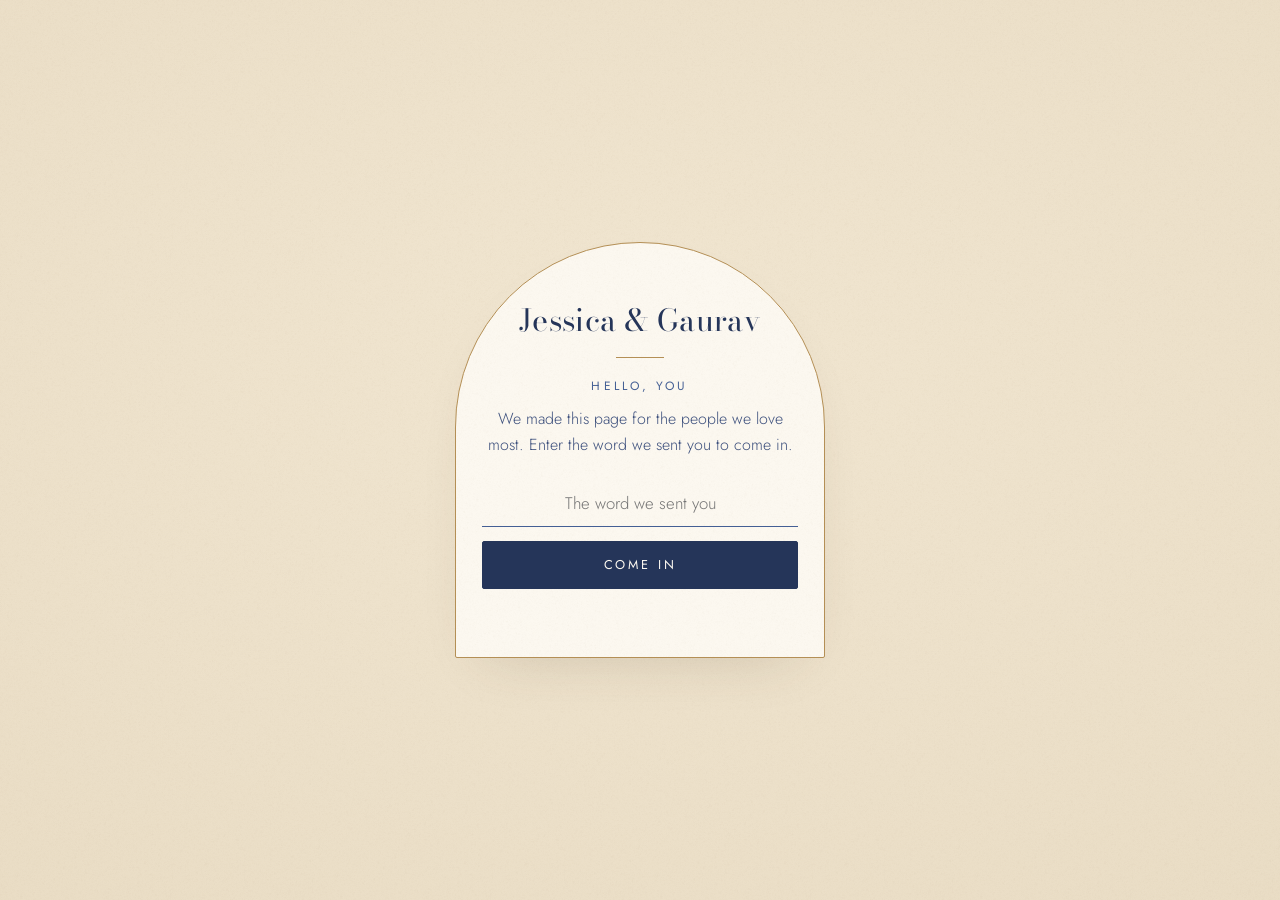
==== commit e5f3bb38: "Modern minimal redesign; Udaipur at 5pm; plainer wording - Bodoni Moda + Jost replace the calligraph" ====
--- a/index.html
+++ b/index.html
@@ -10,7 +10,7 @@
 
   <link rel="preconnect" href="https://fonts.googleapis.com">
   <link rel="preconnect" href="https://fonts.gstatic.com" crossorigin>
-  <link href="https://fonts.googleapis.com/css2?family=Cormorant+Garamond:ital,wght@0,400;0,500;0,600;1,400;1,500&family=Pinyon+Script&display=swap" rel="stylesheet">
+  <link href="https://fonts.googleapis.com/css2?family=Bodoni+Moda:ital,wght@0,400;0,500;1,400&family=Jost:wght@300;400;500&display=swap" rel="stylesheet">
   <link rel="stylesheet" href="styles.css">
 </head>
 <body class="is-locked">
@@ -18,9 +18,8 @@
   <!-- ============ GUEST GATE ============ -->
   <div class="gate" id="gate" role="dialog" aria-modal="true" aria-labelledby="gate-title">
     <div class="gate__card">
-      <svg class="gate__flower" viewBox="0 0 100 60" aria-hidden="true"><use href="#ring-flower" /></svg>
-      <p class="script gate__names" data-copy="namesLine"></p>
-      <span class="rule" aria-hidden="true"><svg viewBox="0 0 100 60"><use href="#ring-flower" /></svg></span>
+      <p class="display gate__names" data-copy="namesLine"></p>
+      <span class="rule" aria-hidden="true"></span>
       <h2 class="caps gate__title" id="gate-title" data-copy="gate.title"></h2>
       <p class="gate__text" data-copy="gate.text"></p>
       <form class="gate__form" id="gate-form" novalidate>
@@ -36,13 +35,6 @@
   <!-- Drifting petals: off by default (CONFIG.decor.petals) -->
   <div class="petals" id="petals" aria-hidden="true"></div>
 
-  <!-- ============ MUSIC (hidden until CONFIG.music.src is set) ============ -->
-  <button class="music-toggle" id="music-toggle" type="button" aria-pressed="false" hidden>
-    <svg viewBox="0 0 24 24" aria-hidden="true"><path d="M9 18V5l11-2v13" /><circle cx="6" cy="18" r="3" /><circle cx="17" cy="16" r="3" /></svg>
-    <span class="visually-hidden" data-copy="music.label"></span>
-  </button>
-  <audio id="bg-music" loop preload="none"></audio>
-
   <!--
     Each screen holds one 9:16 card. Everything inside a card is sized
     relative to the card, so it fits any phone without being cut off.
@@ -52,15 +44,13 @@
     <!-- ============ SCREEN 1 · LANDING ============ -->
     <section class="screen" id="landing" aria-label="We're getting married">
       <div class="card card--landing">
-        <!-- Toran garland (built by script.js) -->
-        <div class="toran" id="toran" aria-hidden="true"></div>
 
         <div class="landing__top">
           <p class="caps eyebrow reveal r-eyebrow" data-copy="landing.eyebrow"></p>
           <h1 class="names">
-            <span class="script" data-copy="names.first"></span>
-            <span class="script names__amp">&amp;</span>
-            <span class="script" data-copy="names.second"></span>
+            <span class="display" data-copy="names.first"></span>
+            <span class="display names__amp">&amp;</span>
+            <span class="display" data-copy="names.second"></span>
           </h1>
         </div>
 
@@ -70,13 +60,6 @@
             <path class="arch-frame__fill" d="M5 400 V92 C5 60 34 46 58 34 C70 28 77 20 80 8 C83 20 90 28 102 34 C126 46 155 60 155 92 V400 Z" />
             <path class="draw draw--gold" pathLength="1" d="M5 400 V92 C5 60 34 46 58 34 C70 28 77 20 80 8 C83 20 90 28 102 34 C126 46 155 60 155 92 V400 Z" />
             <path class="draw draw--blue" pathLength="1" d="M12 393 V95 C12 66 39 53 61 41 C72 35 78 28 80 19 C82 28 88 35 99 41 C121 53 148 66 148 95 V393 Z" />
-            <g class="bells">
-              <path d="M5 92 V106 M155 92 V106" />
-              <circle cx="5" cy="109.5" r="3.2" />
-              <circle cx="155" cy="109.5" r="3.2" />
-            </g>
-            <use class="arch-frame__crest" href="#ring-flower" x="52" y="-20" width="56" height="34" />
-            <use class="arch-frame__base" href="#ring-flower" x="64" y="390" width="32" height="19" />
           </svg>
           <div class="arch-frame__window">
             <!-- Photo booth strip: swap assets/strip-1..3.jpg -->
@@ -102,19 +85,17 @@
         <div class="std">
           <div class="std__oval reveal r-oval">
             <svg class="oval-svg" viewBox="0 0 300 400" aria-hidden="true">
-              <path class="oval-svg__scallop" id="oval-scallop" />
+              <ellipse class="oval-svg__outer" cx="150" cy="200" rx="142" ry="190" />
               <ellipse class="oval-svg__inner" cx="150" cy="200" rx="124" ry="170" />
-              <ellipse class="oval-svg__inner oval-svg__inner--fine" cx="150" cy="200" rx="116" ry="162" />
             </svg>
             <div class="std__text">
-              <h2 class="script std__title" data-copy="saveTheDate.title"></h2>
+              <h2 class="display std__title" data-copy="saveTheDate.title"></h2>
               <p class="std__date" data-copy="saveTheDate.date"></p>
-              <span class="rule rule--short" aria-hidden="true"><svg viewBox="0 0 100 60"><use href="#ring-flower" /></svg></span>
+              <span class="rule rule--short" aria-hidden="true"></span>
               <p class="caps std__sub" data-copy="saveTheDate.sub"></p>
             </div>
           </div>
 
-          <svg class="std__crest reveal r-crest" viewBox="0 0 100 60" aria-hidden="true"><use href="#ring-flower" /></svg>
 
           <!--
             DECOR SLOT: flowers / ribbon artwork.
@@ -131,10 +112,7 @@
             <img src="assets/strip-6.jpg" alt="Jessica showing her engagement ring" loading="lazy">
           </div>
 
-          <div class="lockets" aria-hidden="true">
-            <svg class="locket locket--one reveal r-locket-1" viewBox="0 0 100 110"><use href="#locket" /><text x="50" y="72" class="locket__initial" data-copy="names.initials.0"></text></svg>
-            <svg class="locket locket--two reveal r-locket-2" viewBox="0 0 100 110"><use href="#locket" /><text x="50" y="72" class="locket__initial" data-copy="names.initials.1"></text></svg>
-          </div>
+          <p class="monogram reveal r-mono" aria-hidden="true" data-copy="initialsLine"></p>
         </div>
 
         <p class="std__line reveal r-line" data-copy="saveTheDate.line"></p>
@@ -153,13 +131,12 @@
             <path class="vdraw vdraw--blue" pathLength="1" d="M12 388 V123 C12 77 67 51 118 32 C135 25 146 19 150 13 C154 19 165 25 182 32 C233 51 288 77 288 123 V388 Z" />
           </svg>
           <div class="venue-arch__inside">
-            <svg class="rv rv-1 inside__flower" viewBox="0 0 100 60" aria-hidden="true"><use href="#ring-flower" /></svg>
             <p class="rv rv-2 caps inside__eyebrow" data-copy="reveal.eyebrow"></p>
             <p class="rv rv-3 inside__days" data-copy="reveal.days"></p>
             <p class="rv rv-4 caps inside__month" data-copy="reveal.month"></p>
-            <span class="rv rv-5 rule rule--short inside__rule" aria-hidden="true"><svg viewBox="0 0 100 60"><use href="#ring-flower" /></svg></span>
+            <span class="rv rv-5 rule rule--short inside__rule" aria-hidden="true"></span>
             <div class="inside__venue-wrap" id="venue-revealed" hidden>
-              <p class="script inside__venue" id="venue-name"></p>
+              <p class="display inside__venue" id="venue-name"></p>
               <p class="rv rv-7 caps inside__city" id="venue-city" hidden></p>
               <a class="rv rv-7 inside__link" id="venue-link" target="_blank" rel="noopener" hidden></a>
             </div>
@@ -181,7 +158,7 @@
           <button class="btn btn--solid btn--rsvp reveal r-3" id="rsvp-open" type="button"
                   aria-haspopup="dialog" aria-controls="rsvp-sheet" data-copy="details.rsvpButton"></button>
 
-          <p class="script signoff reveal r-4" data-copy="signoff"></p>
+          <p class="caps signoff reveal r-4" data-copy="signoff"></p>
         </div>
       </div>
     </section>
@@ -198,8 +175,7 @@
       <div class="sheet__scroll" id="sheet-scroll">
 
         <form class="rsvp" id="rsvp-form" novalidate>
-          <svg class="rsvp__flower" viewBox="0 0 100 60" aria-hidden="true"><use href="#ring-flower" /></svg>
-          <h2 class="script rsvp__title" id="rsvp-title" data-copy="rsvp.title"></h2>
+          <h2 class="display rsvp__title" id="rsvp-title" data-copy="rsvp.title"></h2>
           <p class="rsvp__intro" data-copy="rsvp.intro"></p>
 
           <!-- Honeypot: real guests never see or fill this -->
@@ -265,10 +241,9 @@
         </form>
 
         <div class="thanks" id="rsvp-thanks" hidden tabindex="-1">
-          <svg class="thanks__flower" viewBox="0 0 100 60" aria-hidden="true"><use href="#ring-flower" /></svg>
-          <p class="script thanks__title" id="thanks-title"></p>
+          <p class="display thanks__title" id="thanks-title"></p>
           <p class="thanks__text" id="thanks-text"></p>
-          <span class="rule rule--short" aria-hidden="true"><svg viewBox="0 0 100 60"><use href="#ring-flower" /></svg></span>
+          <span class="rule rule--short" aria-hidden="true"></span>
           <p class="thanks__update" data-copy="thanks.update"></p>
           <button class="link-button" id="rsvp-again" type="button" data-copy="thanks.again"></button>
         </div>
@@ -277,7 +252,7 @@
     </div>
   </div>
 
-  <!-- Shared SVG artwork (all original). Colours come from CSS variables in styles.css. -->
+  <!-- Shared SVG definitions. Colours come from CSS variables in styles.css. -->
   <svg width="0" height="0" style="position:absolute" aria-hidden="true" focusable="false">
     <defs>
       <linearGradient id="gold-grad" x1="0" y1="0" x2="1" y2="1">
@@ -285,38 +260,8 @@
         <stop offset="0.5" style="stop-color: var(--gold)" />
         <stop offset="1" style="stop-color: var(--gold-soft)" />
       </linearGradient>
-      <linearGradient id="enamel-grad" x1="0" y1="0" x2="0.4" y2="1">
-        <stop offset="0" style="stop-color: var(--dusty-blue)" />
-        <stop offset="1" style="stop-color: var(--navy-soft)" />
-      </linearGradient>
-
-      <!-- Ring flower: an asymmetric blossom of pear-cut diamonds (points to the
-           centre, rounded ends out, each held by a gold claw) around a gold centre,
-           drawn after Jessica's engagement ring -->
-      <symbol id="ring-flower" viewBox="0 0 100 60" overflow="visible">
-        <g style="fill: var(--flower-petal); stroke: var(--gold); stroke-width: 0.75; stroke-linejoin: round">
-          <g transform="translate(50 30) rotate(-8)"><path d="M0 -3.4 C2.36 -7.30 6.75 -11.31 6.75 -18.25 A6.75 6.75 0 0 0 -6.75 -18.25 C-6.75 -11.31 -2.36 -7.30 0 -3.4 Z" /><path d="M0 -8.21 L0 -18.25" style="fill: none; stroke: var(--flower-facet); stroke-width: 0.55; stroke-linecap: round" /><circle cx="0" cy="-24.70" r="1.05" style="fill: var(--gold); stroke: none" /></g>
-          <g transform="translate(50 30) rotate(46)"><path d="M0 -3.4 C1.80 -5.55 5.13 -8.60 5.13 -13.87 A5.13 5.13 0 0 0 -5.13 -13.87 C-5.13 -8.60 -1.80 -5.55 0 -3.4 Z" /><path d="M0 -6.24 L0 -13.87" style="fill: none; stroke: var(--flower-facet); stroke-width: 0.55; stroke-linecap: round" /><circle cx="0" cy="-18.70" r="1.05" style="fill: var(--gold); stroke: none" /></g>
-          <g transform="translate(50 30) rotate(97)"><path d="M0 -3.4 C2.17 -6.72 6.21 -10.41 6.21 -16.79 A6.21 6.21 0 0 0 -6.21 -16.79 C-6.21 -10.41 -2.17 -6.72 0 -3.4 Z" /><path d="M0 -7.56 L0 -16.79" style="fill: none; stroke: var(--flower-facet); stroke-width: 0.55; stroke-linecap: round" /><circle cx="0" cy="-22.70" r="1.05" style="fill: var(--gold); stroke: none" /></g>
-          <g transform="translate(50 30) rotate(150)"><path d="M0 -3.4 C1.56 -4.82 4.46 -7.46 4.46 -12.04 A4.46 4.46 0 0 0 -4.46 -12.04 C-4.46 -7.46 -1.56 -4.82 0 -3.4 Z" /><path d="M0 -5.42 L0 -12.04" style="fill: none; stroke: var(--flower-facet); stroke-width: 0.55; stroke-linecap: round" /><circle cx="0" cy="-16.20" r="1.05" style="fill: var(--gold); stroke: none" /></g>
-          <g transform="translate(50 30) rotate(201)"><path d="M0 -3.4 C2.51 -7.74 7.16 -11.99 7.16 -19.34 A7.16 7.16 0 0 0 -7.16 -19.34 C-7.16 -11.99 -2.51 -7.74 0 -3.4 Z" /><path d="M0 -8.70 L0 -19.34" style="fill: none; stroke: var(--flower-facet); stroke-width: 0.55; stroke-linecap: round" /><circle cx="0" cy="-26.20" r="1.05" style="fill: var(--gold); stroke: none" /></g>
-          <g transform="translate(50 30) rotate(255)"><path d="M0 -3.4 C1.75 -5.40 5.00 -8.37 5.00 -13.50 A5.00 5.00 0 0 0 -5.00 -13.50 C-5.00 -8.37 -1.75 -5.40 0 -3.4 Z" /><path d="M0 -6.08 L0 -13.50" style="fill: none; stroke: var(--flower-facet); stroke-width: 0.55; stroke-linecap: round" /><circle cx="0" cy="-18.20" r="1.05" style="fill: var(--gold); stroke: none" /></g>
-          <g transform="translate(50 30) rotate(306)"><path d="M0 -3.4 C2.03 -6.28 5.81 -9.73 5.81 -15.69 A5.81 5.81 0 0 0 -5.81 -15.69 C-5.81 -9.73 -2.03 -6.28 0 -3.4 Z" /><path d="M0 -7.06 L0 -15.69" style="fill: none; stroke: var(--flower-facet); stroke-width: 0.55; stroke-linecap: round" /><circle cx="0" cy="-21.20" r="1.05" style="fill: var(--gold); stroke: none" /></g>
-        </g>
-        <circle cx="50" cy="30" r="4" style="fill: var(--gold-soft); stroke: var(--gold); stroke-width: 0.7" />
-        <circle cx="48.7" cy="29.1" r="1" style="fill: var(--paper-light)" />
-        <circle cx="51.4" cy="29.4" r="0.85" style="fill: var(--paper-light)" />
-        <circle cx="50" cy="31.6" r="0.9" style="fill: var(--paper-light)" />
-      </symbol>
-
-      <!-- Heart locket, blue enamel with gold edge -->
-      <symbol id="locket" viewBox="0 0 100 110">
-        <circle cx="50" cy="12" r="6" fill="none" stroke="url(#gold-grad)" stroke-width="2" />
-        <path d="M50 104 C 22 84, 6 66, 6 46 C 6 30, 17 20, 31 20 C 40 20, 46 25, 50 32 C 54 25, 60 20, 69 20 C 83 20, 94 30, 94 46 C 94 66, 78 84, 50 104 Z"
-              fill="url(#enamel-grad)" stroke="url(#gold-grad)" stroke-width="3" />
-        <path d="M50 94 C 27 78, 14 63, 14 47 C 14 35, 22 28, 32 28 C 40 28, 46 33, 50 40 C 54 33, 60 28, 68 28 C 78 28, 86 35, 86 47 C 86 63, 73 78, 50 94 Z"
-              fill="none" stroke="url(#gold-grad)" stroke-width="0.9" stroke-dasharray="1.5 2.5" />
-      </symbol>
+
+
     </defs>
   </svg>
 
--- a/styles.css
+++ b/styles.css
@@ -23,25 +23,20 @@
   --dusty-blue-soft: #b4c4dc;
   --blue-mist: #e5ebf3;
 
-  /* Ring flower (from Jessica's engagement ring): icy diamond petals */
-  --flower-petal: #eef3fa;
-  --flower-facet: #a9bcda;
-  --flower-deep: #4a659f;
 
   /* Warm accents */
   --gold: #b48f55;
   --gold-soft: #d9c28c;
   --gold-faint: rgba(180, 143, 85, 0.4);
-  --saffron: #d4a24c;
   --petal-blush: #f1d9d2;
 
   /* States */
   --error: #9a4a4a;
 
   /* Type */
-  --font-script: "Pinyon Script", "Great Vibes", cursive;
-  --font-serif: "Cormorant Garamond", "Cormorant", Georgia, serif;
-  --caps-tracking: 0.22em;
+  --font-display: "Bodoni Moda", "Didot", Georgia, serif;   /* names, headings, numbers */
+  --font-body: "Jost", "Helvetica Neue", Arial, sans-serif; /* everything else */
+  --caps-tracking: 0.26em;
 
   /* Motion: slow, soft, never bouncy */
   --ease-out: cubic-bezier(0.22, 0.61, 0.36, 1);
@@ -74,9 +69,10 @@
     radial-gradient(120% 70% at 50% 0%, var(--paper-light) 0%, transparent 65%),
     linear-gradient(180deg, var(--paper) 0%, var(--paper-deep) 100%);
   background-attachment: fixed;
-  font-family: var(--font-serif);
-  font-size: 18px;
-  line-height: 1.5;
+  font-family: var(--font-body);
+  font-size: 17px;
+  font-weight: 300;
+  line-height: 1.6;
   font-variant-numeric: lining-nums;   /* keeps 6 · 7 · 8 on one line */
   font-feature-settings: "lnum" 1;
   -webkit-font-smoothing: antialiased;
@@ -88,42 +84,32 @@
 
 button, input, select, textarea { font: inherit; color: inherit; }
 
-.script {
-  font-family: var(--font-script);
+.display {
+  font-family: var(--font-display);
   font-weight: 400;
-  letter-spacing: 0;
+  letter-spacing: 0.01em;
   line-height: 1.1;
 }
 
 .caps {
-  font-family: var(--font-serif);
-  font-variant: small-caps;
-  text-transform: lowercase;
+  font-family: var(--font-body);
+  text-transform: uppercase;
   letter-spacing: var(--caps-tracking);
-  font-weight: 600;
+  font-weight: 400;
   color: var(--royal);
 }
 
 .eyebrow { margin: 0; }
 
-/* Divider: gold line · ring flower · gold line */
+/* Divider: a short gold hairline */
 .rule {
-  display: flex;
-  align-items: center;
-  justify-content: center;
-  gap: 8px;
-  width: 170px;
+  display: block;
+  width: 48px;
+  height: 1px;
   margin: 1.2rem auto;
-}
-.rule::before, .rule::after {
-  content: "";
-  flex: 1;
-  height: 1px;
-  background: linear-gradient(90deg, transparent, var(--gold));
-}
-.rule::after { background: linear-gradient(90deg, var(--gold), transparent); }
-.rule svg { width: 30px; height: 18px; overflow: visible; flex: none; }
-.rule--short { width: 120px; margin: 0.9rem auto; }
+  background: var(--gold);
+}
+.rule--short { width: 36px; margin: 0.9rem auto; }
 
 .visually-hidden {
   position: absolute !important;
@@ -146,23 +132,22 @@
   min-height: 48px;
   padding: 10px 30px;
   border: 1px solid var(--navy);
-  border-radius: 999px;
+  border-radius: 2px;
   background: transparent;
   color: var(--navy);
-  font-family: var(--font-serif);
-  font-style: italic;
-  font-weight: 500;
-  font-size: 1.15rem;
-  letter-spacing: 0.02em;
+  font-family: var(--font-body);
+  font-weight: 400;
+  font-size: 0.8rem;
+  text-transform: uppercase;
+  letter-spacing: 0.22em;
   cursor: pointer;
   transition: background-color var(--dur-quick) var(--ease-out), color var(--dur-quick) var(--ease-out), opacity var(--dur-quick) var(--ease-out);
 }
 .btn--solid {
   background: var(--navy);
   color: var(--paper-light);
-  box-shadow: inset 0 0 0 3px var(--navy), inset 0 0 0 4px var(--gold-soft);
-}
-.btn--solid:hover { background: var(--navy-soft); box-shadow: inset 0 0 0 3px var(--navy-soft), inset 0 0 0 4px var(--gold-soft); }
+}
+.btn--solid:hover { background: var(--navy-soft); }
 .btn--wide { width: 100%; }
 .btn[disabled] { opacity: 0.6; cursor: progress; }
 .btn__sending { display: none; }
@@ -175,8 +160,9 @@
   padding: 8px;
   cursor: pointer;
   color: var(--royal);
-  font-style: italic;
-  font-size: 1.1rem;
+  font-size: 0.75rem;
+  text-transform: uppercase;
+  letter-spacing: 0.2em;
   border-bottom: 1px solid var(--gold-faint);
 }
 
@@ -202,32 +188,19 @@
   text-align: center;
   padding: 52px 26px 30px;
   border: 1px solid var(--gold);
-  outline: 1px solid var(--dusty-blue-soft);
-  outline-offset: -8px;
-  border-radius: 185px 185px 6px 6px;
+  border-radius: 185px 185px 2px 2px;
   background: var(--paper-light) url("assets/paper-texture.png");
   box-shadow: 0 24px 60px -32px var(--paper-shadow);
   animation: fade-up var(--dur-slow) var(--ease-out) both;
 }
-.gate__flower {
-  position: absolute;
-  top: -26px;
-  left: 50%;
-  width: 76px;
-  height: 46px;
-  transform: translateX(-50%);
-  overflow: visible;
-  animation: bloom 1.6s var(--ease-out) 0.3s both;
-}
-.gate__names { margin: 0.6rem 0 0; font-size: 2.5rem; color: var(--navy); }
-.gate__title { margin: 0 0 0.6rem; font-size: 1.05rem; }
-.gate__text { margin: 0 0 1.4rem; color: var(--navy-soft); font-style: italic; font-size: 1.1rem; }
+.gate__names { margin: 0.6rem 0 0; font-size: 1.9rem; color: var(--navy); }
+.gate__title { margin: 0 0 0.6rem; font-size: 0.75rem; }
+.gate__text { margin: 0 0 1.4rem; color: var(--navy-soft); font-size: 1rem; }
 .gate__form { display: grid; gap: 14px; }
 .gate__input { text-align: center; }
-.gate__error { min-height: 1.4em; margin: 0; color: var(--error); font-style: italic; }
+.gate__error { min-height: 1.4em; margin: 0; color: var(--error); }
 
 body.is-locked .screens,
-body.is-locked .music-toggle,
 body.is-locked .petals { visibility: hidden; }
 
 /* --------------------------------------------------------------------------
@@ -241,7 +214,7 @@
   width: var(--s);
   height: calc(var(--s) * 1.5);
   border-radius: 0 100% 0 100%;
-  background: linear-gradient(135deg, var(--flower-petal), var(--flower-facet));
+  background: linear-gradient(135deg, var(--blue-mist), var(--dusty-blue-soft));
   opacity: 0;
   animation: petal-fall var(--d) linear var(--delay) infinite;
 }
@@ -308,15 +281,6 @@
   }
 }
 
-/* Phones: the card blends into the page, so hang the garland from the very
-   top of the screen rather than the top of the card */
-@media (max-aspect-ratio: 5/8) {
-  .card--landing .toran { top: calc((var(--card-h) - 100vh) / 2); }
-  @supports (height: 1dvh) {
-    .card--landing .toran { top: calc((var(--card-h) - 100dvh) / 2); }
-  }
-}
-
 /* --------------------------------------------------------------------------
    Entry animations (IntersectionObserver adds .is-in to each screen)
    Static tilts use the `rotate` property so motion (transform) can be
@@ -335,10 +299,7 @@
 .r-prompt  { transform: translateY(10px); --delay: 3.4s; }
 
 .r-oval    { transform: scale(0.9); --delay: 0.1s; }
-.r-crest   { transform: translateY(16px) scale(0.4); transform-origin: 50% 100%; --delay: 0.9s; }
 .r-strip   { transform: translate(70px, -50px) rotate(14deg); --delay: 0.7s; }
-.r-locket-1 { transform: translateY(40px); --delay: 1.3s; }
-.r-locket-2 { transform: translateY(40px); --delay: 1.6s; }
 .r-line    { transform: translateY(12px); --delay: 1.9s; }
 
 .r-2, .r-3, .r-4 { transform: translateY(14px); }
@@ -375,41 +336,14 @@
   padding: calc(15 * var(--u)) 0 calc(4 * var(--u));
 }
 
-/* Toran garland */
-.toran {
-  position: absolute;
-  top: 0;
-  left: 0;
-  right: 0;
-  height: 13cqw;
-  pointer-events: none;
-  overflow: visible;
-  transform: translateY(-100%);
-  opacity: 0;
-  transition: transform 1.8s var(--ease-out) 0.1s, opacity 1.2s var(--ease-out) 0.1s;
-}
-.screen.is-in .toran { transform: none; opacity: 1; }
-.toran svg { display: block; width: 100%; height: 100%; overflow: visible; }
-.toran__string { fill: none; stroke: var(--gold); stroke-width: 1.1; }
-.toran__leaf { fill: var(--dusty-blue); stroke: var(--navy-soft); stroke-width: 0.5; }
-.toran__leaf--alt { fill: var(--dusty-blue-soft); }
-.toran__rib { stroke: var(--paper-light); stroke-width: 0.6; fill: none; opacity: 0.7; }
-.toran__bead { fill: var(--saffron); }
-.toran__bead--small { fill: var(--gold); }
-.toran__drop {
-  transform-origin: 0 0;
-  animation: sway 7s ease-in-out infinite;
-  animation-delay: var(--sway-delay, 0s);
-}
-
 .landing__top { display: flex; flex-direction: column; align-items: center; gap: 1cqw; }
-.r-eyebrow { font-size: 3.4cqw; }
+.r-eyebrow { font-size: 2.7cqw; }
 
 .names {
   margin: 0;
   padding: 0 0.2em;
-  font-size: 12.5cqw;
-  line-height: 1.1;
+  font-size: 9.6cqw;
+  line-height: 1.15;
   white-space: nowrap;
   color: var(--navy);
   font-weight: 400;
@@ -418,8 +352,8 @@
   transition: clip-path 2.6s var(--ease-soft) 0.5s;
 }
 .screen.is-in .names { clip-path: inset(-40% -10% -40% -10%); }
-.names .script { display: inline-block; }
-.names__amp { color: var(--dusty-blue); font-size: 0.8em; margin: 0 0.08em; }
+.names .display { display: inline-block; }
+.names__amp { color: var(--dusty-blue); font-style: italic; font-size: 0.9em; margin: 0 0.12em; }
 
 /* Lotus-crowned arch frame */
 .arch-frame {
@@ -452,23 +386,6 @@
 .screen.is-in .draw { stroke-dashoffset: 0; }
 .draw--gold { stroke: var(--gold); stroke-width: 1.5; --d: 0.5s; }
 .draw--blue { stroke: var(--dusty-blue); stroke-width: 0.9; --d: 0.8s; }
-
-.bells path { stroke: var(--gold); stroke-width: 1; }
-.bells circle { fill: var(--saffron); stroke: var(--gold); stroke-width: 0.6; }
-.bells { opacity: 0; transition: opacity 1.2s var(--ease-out) 2.2s; }
-.screen.is-in .bells { opacity: 1; }
-
-.arch-frame__crest, .arch-frame__base {
-  transform-box: fill-box;
-  transform-origin: 50% 100%;
-  opacity: 0;
-  transform: scale(0.3);
-  transition: opacity 1.2s var(--ease-out), transform 1.6s var(--ease-out);
-}
-.arch-frame__crest { transition-delay: 1.6s; }
-.arch-frame__base { transition-delay: 2s; }
-.screen.is-in .arch-frame__crest,
-.screen.is-in .arch-frame__base { opacity: 1; transform: none; }
 
 .arch-frame__window {
   position: absolute;
@@ -497,7 +414,7 @@
 .strip__caption {
   display: block;
   padding: 0.6cqw 0 1.8cqw;
-  font-size: 2.4cqw;
+  font-size: 2cqw;
   line-height: 1.2;
   color: var(--navy);
   letter-spacing: 0.3em;
@@ -517,7 +434,7 @@
   gap: 0.5cqw;
   padding: 2cqw 4cqw;
   text-decoration: none;
-  font-size: 4cqw;
+  font-size: 2.6cqw;
   color: var(--navy);
 }
 .open-prompt svg { width: 6cqw; height: 6cqw; fill: none; stroke: var(--royal); stroke-width: 1.4; }
@@ -529,19 +446,12 @@
    -------------------------------------------------------------------------- */
 .card--std {
   justify-content: center;
-  gap: calc(22 * var(--u));
+  gap: calc(9 * var(--u));
   padding-top: calc(6 * var(--u));
 }
-.card--std::before {
-  /* soft blue glow behind the oval */
-  content: "";
-  position: absolute;
-  inset: 12% 0 30%;
-  background: radial-gradient(closest-side, rgba(180, 196, 220, 0.4), transparent);
-  pointer-events: none;
-}
-
-.std { position: relative; width: 62cqw; }
+
+.std { position: relative; width: 62cqw; display: flex; flex-direction: column; align-items: center; gap: 8cqw; }
+.std__oval { width: 100%; }
 
 .std__oval {
   position: relative;
@@ -551,34 +461,22 @@
   filter: drop-shadow(0 4cqw 6cqw rgba(74, 56, 30, 0.16));
 }
 .oval-svg { position: absolute; inset: 0; width: 100%; height: 100%; overflow: visible; }
-.oval-svg__scallop { fill: var(--paper-light); stroke: var(--dusty-blue); stroke-width: 1.5; }
-.oval-svg__inner { fill: none; stroke: var(--gold); stroke-width: 1; }
-.oval-svg__inner--fine { stroke: var(--dusty-blue); stroke-width: 0.8; stroke-dasharray: 2 4; }
-
-.std__crest {
-  position: absolute;
-  z-index: 2;
-  top: -9cqw;
-  left: 50%;
-  width: 26cqw;
-  height: 15.6cqw;
-  margin-left: -13cqw;
-  overflow: visible;
-}
+.oval-svg__outer { fill: var(--paper-light); stroke: var(--gold); stroke-width: 1.2; }
+.oval-svg__inner { fill: none; stroke: var(--dusty-blue-soft); stroke-width: 0.8; }
 
 .std__text { position: relative; padding: 0 12%; }
-.std__title { margin: 0; font-size: 11.5cqw; color: var(--navy); line-height: 1.05; }
+.std__title { margin: 0; font-size: 9cqw; color: var(--navy); line-height: 1.1; }
 .std__date {
   margin: 2.4cqw 0 0;
-  font-size: 5.4cqw;
-  letter-spacing: 0.1em;
-  color: var(--navy);
-  font-weight: 500;
+  font-family: var(--font-display);
+  font-size: 5cqw;
+  letter-spacing: 0.08em;
+  color: var(--navy);
+  font-weight: 400;
   white-space: nowrap;
 }
-.std__text .rule { width: 30cqw; margin: 2.4cqw auto; }
-.std__text .rule svg { width: 7cqw; height: 4.2cqw; }
-.std__sub { margin: 0; font-size: 3.2cqw; }
+.std__text .rule { width: 9cqw; margin: 3cqw auto; }
+.std__sub { margin: 0; font-size: 2.6cqw; }
 
 .strip--tilted {
   position: absolute;
@@ -589,23 +487,20 @@
   rotate: 6deg;
 }
 
-.lockets {
-  position: absolute;
-  z-index: 3;
-  left: 50%;
-  bottom: -15cqw;
-  transform: translateX(-50%);
-  display: flex;
-}
-.locket {
-  width: 18cqw;
-  height: 20cqw;
-  overflow: visible;
-  filter: drop-shadow(0 1.5cqw 2.5cqw rgba(37, 53, 89, 0.25));
-}
-.locket--one { rotate: -10deg; }
-.locket--two { rotate: 9deg; margin-left: -5cqw; margin-top: 2.5cqw; }
-.locket__initial { font-family: var(--font-script); font-size: 34px; fill: var(--paper-light); text-anchor: middle; }
+.monogram {
+  display: grid;
+  place-items: center;
+  width: 15cqw;
+  height: 15cqw;
+  margin: 0;
+  border: 1px solid var(--gold);
+  border-radius: 50%;
+  font-family: var(--font-display);
+  font-size: 3.6cqw;
+  letter-spacing: 0.06em;
+  color: var(--navy);
+}
+.r-mono { transform: translateY(20px); --delay: 1.3s; }
 
 /* Decor slots for flowers / ribbon you'll add later */
 .decor-slot { position: absolute; z-index: 1; pointer-events: none; }
@@ -617,9 +512,8 @@
   position: relative;
   width: 76cqw;
   margin: 0;
-  font-size: 4.6cqw;
-  line-height: 1.45;
-  font-style: italic;
+  font-size: 3.6cqw;
+  line-height: 1.6;
   color: var(--navy-soft);
 }
 
@@ -675,47 +569,45 @@
 .screen.is-in .rv-6 { transition-delay: 2.8s; }
 .screen.is-in .rv-7 { transition-delay: 4.6s; }
 
-.inside__flower { width: 17cqw; height: 10cqw; overflow: visible; margin-bottom: 1cqw; }
-.rv-1 { transform: translateY(2cqw) scale(0.4); transform-origin: 50% 100%; }
-.inside__eyebrow { margin: 0; font-size: 3.2cqw; }
+.inside__eyebrow { margin: 0 0 1cqw; font-size: 2.6cqw; }
 .inside__days {
   margin: 0.6cqw 0 0;
-  font-size: 10cqw;
-  font-weight: 500;
+  font-family: var(--font-display);
+  font-size: 9cqw;
+  font-weight: 400;
   letter-spacing: 0.05em;
   line-height: 1.15;
   white-space: nowrap;
   color: var(--navy);
 }
-.inside__month { margin: 0; font-size: 3.6cqw; color: var(--royal); }
-.inside__rule { width: 30cqw; margin: 2.6cqw auto 1.4cqw; }
-.inside__rule svg { width: 7cqw; height: 4.2cqw; }
+.inside__month { margin: 0; font-size: 2.8cqw; color: var(--royal); }
+.inside__rule { width: 9cqw; margin: 4cqw auto 3.4cqw; }
 .inside__venue-wrap[hidden], .inside__teaser[hidden] { display: none; }
 .inside__venue {
   margin: 0;
-  font-size: 7.6cqw;
-  line-height: 1.15;
-  color: var(--navy);
-  /* handwritten in, left to right */
+  font-size: 6.2cqw;
+  line-height: 1.2;
+  color: var(--navy);
+  /* written in, left to right */
   clip-path: inset(-30% 100% -30% -6%);
   transition: clip-path 2.6s var(--ease-soft) 2.9s;
 }
 .screen.is-in .inside__venue { clip-path: inset(-30% -6% -30% -6%); }
-.inside__city { margin: 1cqw 0 0; font-size: 3.2cqw; }
+.inside__city { margin: 2cqw 0 0; font-size: 2.6cqw; }
 .inside__link {
   display: inline-block;
   margin-top: 1.4cqw;
   color: var(--royal);
-  font-style: italic;
-  font-size: 3.6cqw;
+  font-size: 2.6cqw;
+  text-transform: uppercase;
+  letter-spacing: 0.2em;
   text-decoration: none;
   border-bottom: 1px solid var(--gold-faint);
 }
 .inside__teaser {
   margin: 0;
-  font-size: 4.6cqw;
-  font-style: italic;
-  line-height: 1.35;
+  font-size: 3.8cqw;
+  line-height: 1.5;
   color: var(--navy);
 }
 
@@ -725,7 +617,7 @@
   align-items: center;
   width: 84cqw;
 }
-.details__lower .eyebrow { font-size: 3.2cqw; margin-bottom: 2cqw; }
+.details__lower .eyebrow { font-size: 2.6cqw; margin-bottom: 2.6cqw; }
 
 /* Countdown: little ivory arches */
 .countdown {
@@ -743,11 +635,11 @@
   border-radius: 999px 999px 1.6cqw 1.6cqw;
   background: var(--paper-light);
   border: 1px solid var(--gold);
-  box-shadow: inset 0 0 0 0.9cqw var(--paper-light), inset 0 0 0 calc(0.9cqw + 1px) var(--dusty-blue-soft);
 }
 .countdown__num {
-  font-size: 7.4cqw;
-  font-weight: 500;
+  font-family: var(--font-display);
+  font-size: 7cqw;
+  font-weight: 400;
   line-height: 1.1;
   color: var(--navy);
   font-variant-numeric: lining-nums tabular-nums;
@@ -757,13 +649,12 @@
   from { opacity: 0.3; transform: translateY(-1cqw); }
   to   { opacity: 1; transform: none; }
 }
-.countdown__label { font-size: 2.5cqw; margin-top: 0.4cqw; }
+.countdown__label { font-size: 1.9cqw; margin-top: 0.6cqw; }
 
 .details__formal {
   margin: 0 0 4.4cqw;
-  font-size: 4.3cqw;
-  line-height: 1.4;
-  font-style: italic;
+  font-size: 3.5cqw;
+  line-height: 1.6;
   color: var(--navy-soft);
 }
 
@@ -771,12 +662,12 @@
   min-height: 0;
   height: 11cqw;
   padding: 0 8cqw;
-  font-size: 4.6cqw;
+  font-size: 2.7cqw;
 }
 
 .signoff {
-  margin: 3.4cqw 0 0;
-  font-size: 6.4cqw;
+  margin: 4cqw 0 0;
+  font-size: 2.3cqw;
   color: var(--dusty-blue);
 }
 
@@ -837,20 +728,18 @@
 }
 
 .rsvp, .thanks { max-width: 440px; margin: 0 auto; }
-.rsvp__flower, .thanks__flower { display: block; width: 70px; height: 42px; margin: 6px auto 0; overflow: visible; }
-.rsvp__title { margin: 0.2rem 0 0.4rem; text-align: center; font-size: 2.6rem; color: var(--navy); }
+.rsvp__title { margin: 1.2rem 0 0.4rem; text-align: center; font-size: 1.9rem; color: var(--navy); }
 .rsvp__intro {
   margin: 0 0 1.6rem;
   text-align: center;
-  font-style: italic;
   font-size: 1.1rem;
   color: var(--navy-soft);
 }
 
 .field { margin: 0 0 1.4rem; padding: 0; border: 0; min-width: 0; }
 .field[hidden], .if-attending[hidden] { display: none; }
-.field__label { display: block; padding: 0; margin-bottom: 4px; font-size: 0.95rem; color: var(--navy); }
-.field__hint { margin: 0 0 8px; font-size: 1rem; font-style: italic; color: var(--navy-soft); line-height: 1.4; }
+.field__label { display: block; padding: 0; margin-bottom: 6px; font-size: 0.7rem; color: var(--navy); }
+.field__hint { margin: 0 0 8px; font-size: 0.9rem; color: var(--navy-soft); line-height: 1.5; }
 .field__input {
   width: 100%;
   padding: 10px 2px;
@@ -858,7 +747,8 @@
   border-bottom: 1px solid var(--dusty-blue-soft);
   border-radius: 0;
   background: transparent;
-  font-size: 1.15rem;
+  font-size: 1.05rem;
+  font-weight: 300;
   transition: border-color var(--dur-quick) var(--ease-out);
 }
 .field__input:focus { outline: none; border-bottom-color: var(--royal); }
@@ -872,7 +762,7 @@
   background-repeat: no-repeat;
   cursor: pointer;
 }
-.field__error { margin: 6px 0 0; color: var(--error); font-style: italic; font-size: 0.95rem; }
+.field__error { margin: 6px 0 0; color: var(--error); font-size: 0.95rem; }
 .field__error:empty { display: none; }
 .field.has-error .field__input { border-bottom-color: var(--error); }
 
@@ -887,7 +777,7 @@
   min-height: 48px;
   padding: 10px 16px;
   border: 1px solid var(--dusty-blue-soft);
-  border-radius: 24px;
+  border-radius: 2px;
   background: rgba(252, 248, 240, 0.6);
   cursor: pointer;
   line-height: 1.3;
@@ -916,44 +806,13 @@
   border-left: 2px solid var(--error);
   background: rgba(154, 74, 74, 0.06);
   color: var(--error);
-  font-style: italic;
 }
 
 .thanks { text-align: center; padding-top: 12vh; animation: fade-up var(--dur-slow) var(--ease-out) both; }
 .thanks:focus { outline: none; }
-.thanks__title { margin: 0.4rem 0; font-size: 2.8rem; color: var(--navy); }
-.thanks__text { margin: 0; font-size: 1.2rem; color: var(--navy); }
-.thanks__update { margin: 0 0 0.6rem; font-style: italic; color: var(--navy-soft); }
-
-/* --------------------------------------------------------------------------
-   Music toggle
-   -------------------------------------------------------------------------- */
-.music-toggle {
-  position: fixed;
-  z-index: 20;
-  top: max(14px, env(safe-area-inset-top));
-  right: 14px;
-  width: 44px;
-  height: 44px;
-  display: grid;
-  place-items: center;
-  border: 1px solid var(--gold-faint);
-  border-radius: 50%;
-  background: rgba(248, 241, 228, 0.85);
-  color: var(--royal);
-  cursor: pointer;
-}
-.music-toggle[hidden] { display: none; }
-.music-toggle svg { width: 18px; height: 18px; fill: none; stroke: currentColor; stroke-width: 1.4; }
-.music-toggle[aria-pressed="true"] { color: var(--navy); border-color: var(--gold); }
-.music-toggle[aria-pressed="false"]::after {
-  content: "";
-  position: absolute;
-  width: 22px;
-  height: 1px;
-  background: currentColor;
-  transform: rotate(-45deg);
-}
+.thanks__title { margin: 0.4rem 0 0.8rem; font-size: 2rem; color: var(--navy); }
+.thanks__text { margin: 0; font-size: 1.05rem; color: var(--navy); }
+.thanks__update { margin: 0 0 0.6rem; color: var(--navy-soft); }
 
 /* --------------------------------------------------------------------------
    Reduced motion: keep the gentle fades, drop the movement
@@ -961,13 +820,15 @@
 @media (prefers-reduced-motion: reduce) {
   .screens { scroll-behavior: auto; }
   .petals { display: none; }
-  .toran__drop,
   .open-prompt svg,
   .countdown__num.tick { animation: none !important; }
-  .reveal, .rv, .toran, .arch-frame__crest, .arch-frame__base { transform: none !important; }
+  .reveal, .rv { transform: none !important; }
   .names, .inside__venue { clip-path: none !important; opacity: 0; transition: opacity 1.4s var(--ease-out) 0.4s; }
   .screen.is-in .names, .screen.is-in .inside__venue { opacity: 1; }
   .strip--landing { transform: none !important; opacity: 0; transition: opacity 1.4s var(--ease-out) 1s; }
   .screen.is-in .strip--landing { opacity: 1; }
   .sheet__panel { transition: none; }
 }
+
+/* Even line breaks on short paragraphs */
+.std__line, .details__formal, .rsvp__intro, .thanks__text, .thanks__update, .gate__text, .inside__teaser { text-wrap: balance; }
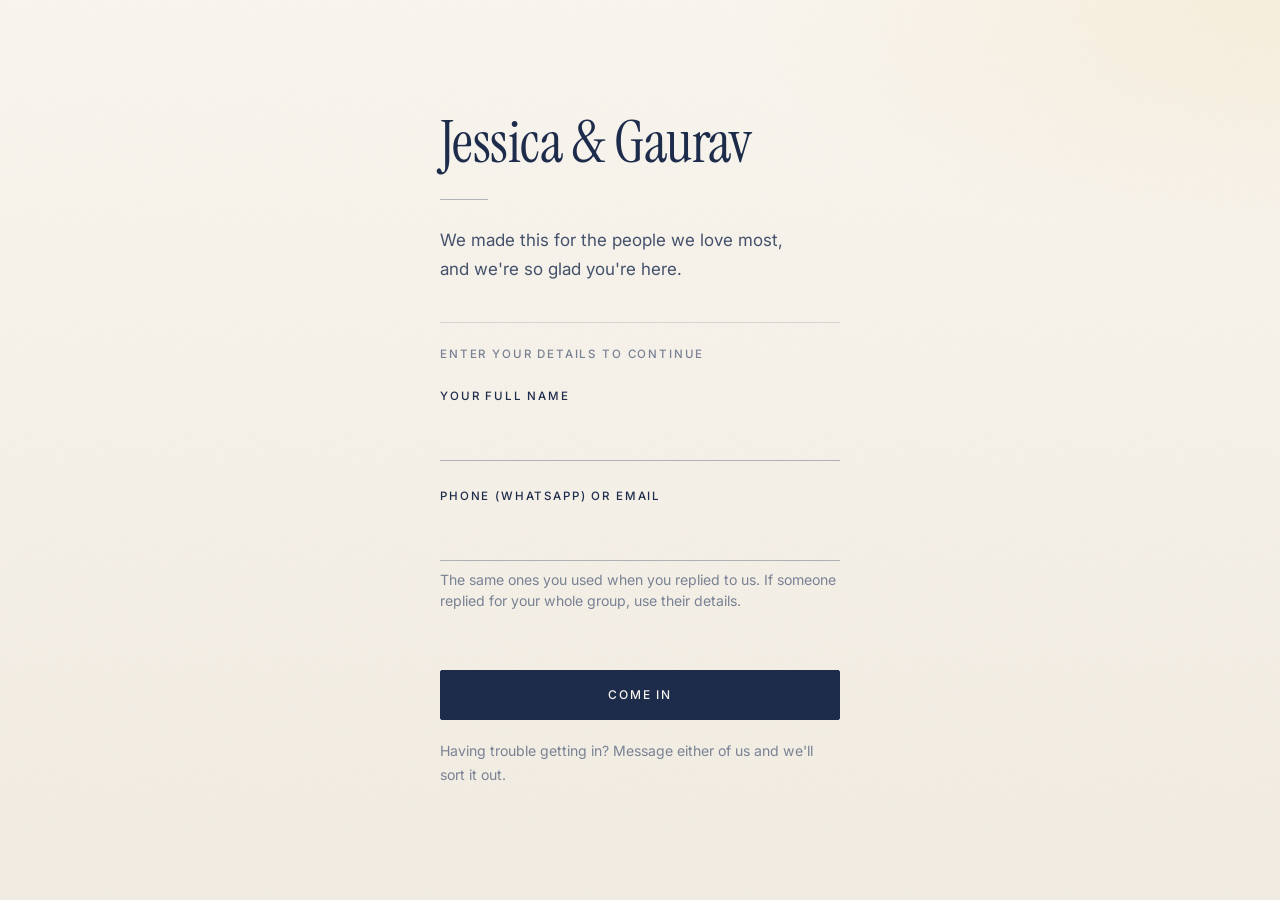
==== commit 0f340919: "Modern, minimal redesign: drop the flower and script fonts - Instrument Serif for names and headings" ====
--- a/index.html
+++ b/index.html
@@ -4,266 +4,84 @@
   <meta charset="utf-8">
   <meta name="viewport" content="width=device-width, initial-scale=1, viewport-fit=cover">
   <meta name="robots" content="noindex, nofollow">
-  <meta name="theme-color" content="#f8f1e4">
-  <title>Jessica &amp; Gaurav · Save the Date</title>
-  <meta name="description" content="A little save-the-date for the people we love.">
+  <meta name="theme-color" content="#fbf7ef">
+  <title>Jessica &amp; Gaurav</title>
+  <meta name="description" content="For our family and friends.">
 
   <link rel="preconnect" href="https://fonts.googleapis.com">
   <link rel="preconnect" href="https://fonts.gstatic.com" crossorigin>
-  <link href="https://fonts.googleapis.com/css2?family=Bodoni+Moda:ital,wght@0,400;0,500;1,400&family=Jost:wght@300;400;500&display=swap" rel="stylesheet">
+  <link href="https://fonts.googleapis.com/css2?family=Instrument+Serif:ital@0;1&family=Inter:wght@300;400;500;600&display=swap" rel="stylesheet">
   <link rel="stylesheet" href="styles.css">
 </head>
 <body class="is-locked">
+  <!--
+    This file holds no wedding details. Everything guests see once they're in
+    (home, story, schedule, travel, Q&A) comes from the Apps Script only after
+    their name and phone/email match a "Yes" RSVP. See README.md.
+  -->
 
-  <!-- ============ GUEST GATE ============ -->
-  <div class="gate" id="gate" role="dialog" aria-modal="true" aria-labelledby="gate-title">
+  <a class="skip-link" href="#main" data-copy="nav.skip"></a>
+
+  <!-- ============ GATE (the only thing visitors see) ============ -->
+  <div class="gate" id="gate">
     <div class="gate__card">
-      <p class="display gate__names" data-copy="namesLine"></p>
+      <h1 class="display gate__names" data-copy="couple.names"></h1>
       <span class="rule" aria-hidden="true"></span>
-      <h2 class="caps gate__title" id="gate-title" data-copy="gate.title"></h2>
-      <p class="gate__text" data-copy="gate.text"></p>
+      <p class="gate__line" data-copy="gate.line"></p>
+
+      <p class="gate__loading caps" id="gate-loading" data-copy="gate.loading" hidden></p>
+
       <form class="gate__form" id="gate-form" novalidate>
-        <label class="visually-hidden" for="gate-input" data-copy="gate.placeholder"></label>
-        <input class="field__input gate__input" id="gate-input" name="passphrase" type="text"
-               autocomplete="off" autocapitalize="none" spellcheck="false" required>
-        <button class="btn btn--solid" type="submit" data-copy="gate.button"></button>
+        <p class="caps gate__prompt" id="gate-prompt" data-copy="gate.prompt"></p>
+        <div class="field">
+          <label class="field__label caps" for="gate-name" data-copy="gate.nameLabel"></label>
+          <input class="field__input" id="gate-name" name="name" type="text" autocomplete="name" required>
+        </div>
+        <div class="field">
+          <label class="field__label caps" for="gate-contact" data-copy="gate.contactLabel"></label>
+          <input class="field__input" id="gate-contact" name="contact" type="text" autocomplete="email" inputmode="email"
+                 autocapitalize="none" spellcheck="false" required aria-describedby="gate-hint">
+          <p class="field__hint" id="gate-hint" data-copy="gate.hint"></p>
+        </div>
         <p class="gate__error" id="gate-error" role="alert" aria-live="polite"></p>
+        <button class="pill pill--solid" id="gate-submit" type="submit">
+          <span class="pill__label" data-copy="gate.button"></span>
+          <span class="pill__sending" data-copy="gate.checking"></span>
+        </button>
+        <p class="gate__help" data-copy="gate.help"></p>
       </form>
     </div>
   </div>
 
-  <!-- Drifting petals: off by default (CONFIG.decor.petals) -->
-  <div class="petals" id="petals" aria-hidden="true"></div>
+  <!-- ============ NAV (shown once a guest is in) ============ -->
+  <header class="nav" id="nav" hidden>
+    <div class="nav__bar">
+      <a class="nav__brand display" href="#home" data-copy="couple.initials"></a>
+      <button class="nav__toggle" id="nav-toggle" type="button" aria-expanded="false" aria-controls="nav-menu">
+        <span class="nav__toggle-lines" aria-hidden="true"><span></span><span></span><span></span></span>
+        <span class="visually-hidden" data-copy="nav.menu"></span>
+      </button>
+      <nav class="nav__menu" id="nav-menu" aria-label="Main">
+        <ul class="nav__list" id="nav-list"></ul>
+        <a class="nav__rsvp" href="#rsvp" data-nav="rsvp" data-copy="nav.rsvp"></a>
+      </nav>
+    </div>
+  </header>
 
-  <!--
-    Each screen holds one 9:16 card. Everything inside a card is sized
-    relative to the card, so it fits any phone without being cut off.
-  -->
-  <main class="screens" id="screens">
+  <!-- ============ SITE (filled in from the Apps Script reply) ============ -->
+  <main class="site" id="main" hidden>
+    <section class="section section--home" id="home" aria-labelledby="home-title"></section>
+    <section class="section section--story" id="story" aria-labelledby="story-title"></section>
+    <section class="section section--schedule" id="schedule" aria-labelledby="schedule-title"></section>
+    <section class="section section--travel" id="travel" aria-labelledby="travel-title"></section>
+    <section class="section section--faqs" id="faqs" aria-labelledby="faqs-title"></section>
+    <section class="section section--rsvp" id="rsvp" aria-labelledby="rsvp-title"></section>
 
-    <!-- ============ SCREEN 1 · LANDING ============ -->
-    <section class="screen" id="landing" aria-label="We're getting married">
-      <div class="card card--landing">
-
-        <div class="landing__top">
-          <p class="caps eyebrow reveal r-eyebrow" data-copy="landing.eyebrow"></p>
-          <h1 class="names">
-            <span class="display" data-copy="names.first"></span>
-            <span class="display names__amp">&amp;</span>
-            <span class="display" data-copy="names.second"></span>
-          </h1>
-        </div>
-
-        <!-- Lotus-crowned arch frame (original SVG) holding the photo booth strip -->
-        <div class="arch-frame">
-          <svg class="arch-frame__svg" viewBox="0 0 160 404" aria-hidden="true">
-            <path class="arch-frame__fill" d="M5 400 V92 C5 60 34 46 58 34 C70 28 77 20 80 8 C83 20 90 28 102 34 C126 46 155 60 155 92 V400 Z" />
-            <path class="draw draw--gold" pathLength="1" d="M5 400 V92 C5 60 34 46 58 34 C70 28 77 20 80 8 C83 20 90 28 102 34 C126 46 155 60 155 92 V400 Z" />
-            <path class="draw draw--blue" pathLength="1" d="M12 393 V95 C12 66 39 53 61 41 C72 35 78 28 80 19 C82 28 88 35 99 41 C121 53 148 66 148 95 V393 Z" />
-          </svg>
-          <div class="arch-frame__window">
-            <!-- Photo booth strip: swap assets/strip-1..3.jpg -->
-            <div class="strip strip--landing">
-              <img src="assets/strip-1.jpg" alt="Jessica and Gaurav holding each other on a bridge in the park" loading="eager">
-              <img src="assets/strip-2.jpg" alt="Jessica laughing in Gaurav's arms on a wooden bench" loading="eager">
-              <img src="assets/strip-3.jpg" alt="Gaurav kissing Jessica's forehead by the lake" loading="eager">
-              <span class="strip__caption caps" data-copy="initialsLine"></span>
-            </div>
-          </div>
-        </div>
-
-        <a class="open-prompt caps reveal r-prompt" href="#save-the-date" id="open-prompt">
-          <svg viewBox="0 0 24 24" aria-hidden="true"><path d="M6 15l6-6 6 6" /></svg>
-          <span data-copy="landing.prompt"></span>
-        </a>
-      </div>
-    </section>
-
-    <!-- ============ SCREEN 2 · SAVE THE DATE ============ -->
-    <section class="screen" id="save-the-date" aria-label="Save the date">
-      <div class="card card--std">
-        <div class="std">
-          <div class="std__oval reveal r-oval">
-            <svg class="oval-svg" viewBox="0 0 300 400" aria-hidden="true">
-              <ellipse class="oval-svg__outer" cx="150" cy="200" rx="142" ry="190" />
-              <ellipse class="oval-svg__inner" cx="150" cy="200" rx="124" ry="170" />
-            </svg>
-            <div class="std__text">
-              <h2 class="display std__title" data-copy="saveTheDate.title"></h2>
-              <p class="std__date" data-copy="saveTheDate.date"></p>
-              <span class="rule rule--short" aria-hidden="true"></span>
-              <p class="caps std__sub" data-copy="saveTheDate.sub"></p>
-            </div>
-          </div>
-
-
-          <!--
-            DECOR SLOT: flowers / ribbon artwork.
-            Set CONFIG.decor.flowers (e.g. "assets/flowers.png") and CONFIG.decor.ribbon
-            in script.js and the images will be placed here. Transparent PNGs work best.
-          -->
-          <div class="decor-slot decor-slot--flowers" id="decor-flowers" aria-hidden="true"></div>
-          <div class="decor-slot decor-slot--ribbon" id="decor-ribbon" aria-hidden="true"></div>
-
-          <!-- Tilted strip: swap assets/strip-4..6.jpg -->
-          <div class="strip strip--tilted reveal r-strip">
-            <img src="assets/strip-4.jpg" alt="Jessica and Gaurav walking up stone steps hand in hand" loading="lazy">
-            <img src="assets/strip-5.jpg" alt="Jessica and Gaurav smiling at each other under the trees" loading="lazy">
-            <img src="assets/strip-6.jpg" alt="Jessica showing her engagement ring" loading="lazy">
-          </div>
-
-          <p class="monogram reveal r-mono" aria-hidden="true" data-copy="initialsLine"></p>
-        </div>
-
-        <p class="std__line reveal r-line" data-copy="saveTheDate.line"></p>
-      </div>
-    </section>
-
-    <!-- ============ SCREEN 3 · WHERE & WHEN, COUNTDOWN, RSVP ============ -->
-    <section class="screen" id="details" aria-label="Where, when and RSVP">
-      <div class="card card--details">
-
-        <!-- The reveal: the arch draws itself, then the dates and venue are written in -->
-        <div class="venue-arch" id="venue-arch">
-          <svg class="venue-arch__svg" viewBox="0 0 300 400" aria-hidden="true">
-            <path class="venue-arch__fill" d="M2 398 V120 C2 70 60 42 114 22 C132 15 145 9 150 2 C155 9 168 15 186 22 C240 42 298 70 298 120 V398 Z" />
-            <path class="vdraw vdraw--gold" pathLength="1" d="M2 398 V120 C2 70 60 42 114 22 C132 15 145 9 150 2 C155 9 168 15 186 22 C240 42 298 70 298 120 V398 Z" />
-            <path class="vdraw vdraw--blue" pathLength="1" d="M12 388 V123 C12 77 67 51 118 32 C135 25 146 19 150 13 C154 19 165 25 182 32 C233 51 288 77 288 123 V388 Z" />
-          </svg>
-          <div class="venue-arch__inside">
-            <p class="rv rv-2 caps inside__eyebrow" data-copy="reveal.eyebrow"></p>
-            <p class="rv rv-3 inside__days" data-copy="reveal.days"></p>
-            <p class="rv rv-4 caps inside__month" data-copy="reveal.month"></p>
-            <span class="rv rv-5 rule rule--short inside__rule" aria-hidden="true"></span>
-            <div class="inside__venue-wrap" id="venue-revealed" hidden>
-              <p class="display inside__venue" id="venue-name"></p>
-              <p class="rv rv-7 caps inside__city" id="venue-city" hidden></p>
-              <a class="rv rv-7 inside__link" id="venue-link" target="_blank" rel="noopener" hidden></a>
-            </div>
-            <p class="rv rv-6 inside__teaser" id="venue-teaser" data-copy="reveal.teaser"></p>
-          </div>
-        </div>
-
-        <div class="details__lower">
-          <p class="caps eyebrow reveal r-2" data-copy="details.countdownEyebrow"></p>
-          <div class="countdown reveal r-2" id="countdown" role="timer" aria-live="off">
-            <div class="countdown__unit"><span class="countdown__num" data-unit="days">000</span><span class="caps countdown__label" data-copy="details.units.days"></span></div>
-            <div class="countdown__unit"><span class="countdown__num" data-unit="hours">00</span><span class="caps countdown__label" data-copy="details.units.hours"></span></div>
-            <div class="countdown__unit"><span class="countdown__num" data-unit="mins">00</span><span class="caps countdown__label" data-copy="details.units.mins"></span></div>
-            <div class="countdown__unit"><span class="countdown__num" data-unit="secs">00</span><span class="caps countdown__label" data-copy="details.units.secs"></span></div>
-          </div>
-
-          <p class="details__formal reveal r-3" data-copy="details.formalLine"></p>
-
-          <button class="btn btn--solid btn--rsvp reveal r-3" id="rsvp-open" type="button"
-                  aria-haspopup="dialog" aria-controls="rsvp-sheet" data-copy="details.rsvpButton"></button>
-
-          <p class="caps signoff reveal r-4" data-copy="signoff"></p>
-        </div>
-      </div>
-    </section>
+    <footer class="footer">
+      <p class="display footer__signoff" data-copy="footer.signoff"></p>
+      <button class="link-button caps" id="sign-out" type="button" data-copy="footer.signOut"></button>
+    </footer>
   </main>
-
-  <!-- ============ RSVP SHEET (slides up over the card) ============ -->
-  <div class="sheet" id="rsvp-sheet" role="dialog" aria-modal="true" aria-labelledby="rsvp-title" hidden>
-    <div class="sheet__backdrop" data-close></div>
-    <div class="sheet__panel">
-      <button class="sheet__close" type="button" data-close>
-        <svg viewBox="0 0 24 24" aria-hidden="true"><path d="M6 6l12 12M18 6L6 18" /></svg>
-        <span class="visually-hidden" data-copy="rsvp.close"></span>
-      </button>
-      <div class="sheet__scroll" id="sheet-scroll">
-
-        <form class="rsvp" id="rsvp-form" novalidate>
-          <h2 class="display rsvp__title" id="rsvp-title" data-copy="rsvp.title"></h2>
-          <p class="rsvp__intro" data-copy="rsvp.intro"></p>
-
-          <!-- Honeypot: real guests never see or fill this -->
-          <div class="hp" aria-hidden="true">
-            <label for="rsvp-website">Website</label>
-            <input id="rsvp-website" name="website" type="text" tabindex="-1" autocomplete="off">
-          </div>
-
-          <div class="field">
-            <label class="field__label caps" for="rsvp-name" data-copy="rsvp.name.label"></label>
-            <input class="field__input" id="rsvp-name" name="name" type="text" autocomplete="name" required>
-            <p class="field__error" data-error-for="name"></p>
-          </div>
-
-          <fieldset class="field">
-            <legend class="field__label caps" data-copy="rsvp.attending.label"></legend>
-            <div class="choices">
-              <label class="choice"><input type="radio" name="attending" value="Yes" required><span data-copy="rsvp.attending.yes"></span></label>
-              <label class="choice"><input type="radio" name="attending" value="No"><span data-copy="rsvp.attending.no"></span></label>
-            </div>
-            <p class="field__error" data-error-for="attending"></p>
-          </fieldset>
-
-          <div class="if-attending" id="if-attending" hidden>
-            <div class="field">
-              <label class="field__label caps" for="rsvp-party" data-copy="rsvp.party.label"></label>
-              <select class="field__input field__select" id="rsvp-party" name="partySize"></select>
-            </div>
-
-            <div class="field" id="field-others" hidden>
-              <label class="field__label caps" for="rsvp-others" data-copy="rsvp.others.label"></label>
-              <p class="field__hint" id="rsvp-others-hint" data-copy="rsvp.others.hint"></p>
-              <textarea class="field__input" id="rsvp-others" name="otherGuests" rows="2" aria-describedby="rsvp-others-hint"></textarea>
-              <p class="field__error" data-error-for="otherGuests"></p>
-            </div>
-
-            <div class="field">
-              <label class="field__label caps" for="rsvp-dietary" data-copy="rsvp.dietary.label"></label>
-              <p class="field__hint" id="rsvp-dietary-hint" data-copy="rsvp.dietary.hint"></p>
-              <textarea class="field__input" id="rsvp-dietary" name="dietary" rows="2" aria-describedby="rsvp-dietary-hint"></textarea>
-            </div>
-
-            <fieldset class="field" id="field-solo" hidden>
-              <legend class="field__label caps" data-copy="rsvp.solo.label"></legend>
-              <p class="field__hint" data-copy="rsvp.solo.hint"></p>
-              <div class="choices choices--stacked" id="solo-choices"></div>
-              <p class="field__error" data-error-for="solo"></p>
-            </fieldset>
-          </div>
-
-          <div class="field">
-            <label class="field__label caps" for="rsvp-message" data-copy="rsvp.message.label"></label>
-            <p class="field__hint" id="rsvp-message-hint" data-copy="rsvp.message.hint"></p>
-            <textarea class="field__input" id="rsvp-message" name="message" rows="3" aria-describedby="rsvp-message-hint"></textarea>
-          </div>
-
-          <p class="rsvp__error" id="rsvp-error" role="alert" hidden></p>
-
-          <button class="btn btn--solid btn--wide" id="rsvp-submit" type="submit">
-            <span class="btn__label" data-copy="rsvp.submit"></span>
-            <span class="btn__sending" data-copy="rsvp.sending"></span>
-          </button>
-        </form>
-
-        <div class="thanks" id="rsvp-thanks" hidden tabindex="-1">
-          <p class="display thanks__title" id="thanks-title"></p>
-          <p class="thanks__text" id="thanks-text"></p>
-          <span class="rule rule--short" aria-hidden="true"></span>
-          <p class="thanks__update" data-copy="thanks.update"></p>
-          <button class="link-button" id="rsvp-again" type="button" data-copy="thanks.again"></button>
-        </div>
-
-      </div>
-    </div>
-  </div>
-
-  <!-- Shared SVG definitions. Colours come from CSS variables in styles.css. -->
-  <svg width="0" height="0" style="position:absolute" aria-hidden="true" focusable="false">
-    <defs>
-      <linearGradient id="gold-grad" x1="0" y1="0" x2="1" y2="1">
-        <stop offset="0" style="stop-color: var(--gold-soft)" />
-        <stop offset="0.5" style="stop-color: var(--gold)" />
-        <stop offset="1" style="stop-color: var(--gold-soft)" />
-      </linearGradient>
-
-
-    </defs>
-  </svg>
 
   <script src="script.js"></script>
 </body>
--- a/styles.css
+++ b/styles.css
@@ -1,115 +1,139 @@
 /* ==========================================================================
-   Jessica & Gaurav · Save the Date
-   All colours, fonts and timings live in :root. Change them here.
-
-   Layout: every screen is a 9:16 card. Inside a card, sizes use `cqw`
-   (1cqw = 1% of the card's width), so the whole design scales together
-   and fits any phone without anything being cut off.
+   SHARED THEME · keep this block identical in /styles.css and
+   /save-the-date/styles.css so both sites look like one family.
+
+   Modern and minimal. Colours come from our engagement photos: the navy of
+   the dress and shirt, linen and park stone, and a little leafy green.
    ========================================================================== */
-
 :root {
   /* Paper */
-  --paper: #f8f1e4;
-  --paper-light: #fcf8f0;
-  --paper-deep: #f1e6d1;
-  --linen: #e9dcc4;            /* table colour around the card on wide screens */
-  --paper-shadow: rgba(74, 56, 30, 0.22);
-
-  /* Blues: soft navy ink and dusty blues from our engagement outfits */
-  --navy: #253559;
-  --navy-soft: #3c4f7c;
-  --royal: #445f94;
-  --dusty-blue: #6f8bb6;
-  --dusty-blue-soft: #b4c4dc;
-  --blue-mist: #e5ebf3;
-
-
-  /* Warm accents */
-  --gold: #b48f55;
-  --gold-soft: #d9c28c;
-  --gold-faint: rgba(180, 143, 85, 0.4);
-  --petal-blush: #f1d9d2;
+  --ivory: #faf7f1;
+  --ivory-deep: #f3eee4;
+  --linen: #ece5d6;
+  --paper: #fffdf9;
+  --paper-shadow: rgba(30, 44, 76, 0.08);
+
+  /* Ink */
+  --navy: #1e2c4c;
+  --navy-soft: #45526c;
+  --muted: #7a8396;
+  --dusty-blue: #6f88aa;
+  --dusty-blue-mist: #e8edf3;
+
+  /* Accents, used sparingly */
+  --sage: #7f8f62;
+  --gold: #b8975a;
+
+  /* Lines */
+  --line: rgba(30, 44, 76, 0.14);
+  --line-strong: rgba(30, 44, 76, 0.32);
 
   /* States */
   --error: #9a4a4a;
 
+  /* Page background: plain warm paper with the faintest late-afternoon light */
+  --page-bg:
+    radial-gradient(60% 40% at 100% 0%, rgba(244, 222, 175, 0.28) 0%, transparent 70%),
+    linear-gradient(180deg, var(--ivory) 0%, var(--ivory-deep) 100%);
+
+  /* Photos: a soft, warm film finish, like the engagement shoot */
+  --photo-filter: saturate(0.92) contrast(1.03) sepia(0.06);
+  --grain-opacity: 0.045;
+
   /* Type */
-  --font-display: "Bodoni Moda", "Didot", Georgia, serif;   /* names, headings, numbers */
-  --font-body: "Jost", "Helvetica Neue", Arial, sans-serif; /* everything else */
-  --caps-tracking: 0.26em;
+  --font-display: "Instrument Serif", "Times New Roman", serif;
+  --font-sans: "Inter", system-ui, -apple-system, "Segoe UI", sans-serif;
+  --label-tracking: 0.16em;
 
   /* Motion: slow, soft, never bouncy */
   --ease-out: cubic-bezier(0.22, 0.61, 0.36, 1);
-  --ease-soft: cubic-bezier(0.33, 0, 0.2, 1);
   --dur-slow: 1.4s;
   --dur: 1.1s;
   --dur-quick: 0.8s;
-
-  /* The 9:16 card */
-  --card-w: min(100vw, 56.25vh);
-  --card-h: calc(var(--card-w) * 16 / 9);
-}
-@supports (height: 1dvh) {
-  :root { --card-w: min(100vw, 56.25dvh); }
-}
-
-/* --------------------------------------------------------------------------
-   Base
-   -------------------------------------------------------------------------- */
-*, *::before, *::after { box-sizing: border-box; }
-
-html, body { height: 100%; }
-
-body {
-  margin: 0;
-  color: var(--navy);
-  background-color: var(--paper);
-  background-image:
-    url("assets/paper-texture.png"),
-    radial-gradient(120% 70% at 50% 0%, var(--paper-light) 0%, transparent 65%),
-    linear-gradient(180deg, var(--paper) 0%, var(--paper-deep) 100%);
-  background-attachment: fixed;
-  font-family: var(--font-body);
-  font-size: 17px;
-  font-weight: 300;
-  line-height: 1.6;
-  font-variant-numeric: lining-nums;   /* keeps 6 · 7 · 8 on one line */
-  font-feature-settings: "lnum" 1;
-  -webkit-font-smoothing: antialiased;
-  text-rendering: optimizeLegibility;
-  overflow: hidden;
-}
-
-img { display: block; max-width: 100%; }
-
-button, input, select, textarea { font: inherit; color: inherit; }
-
+}
+
+/* Very fine film grain, like the photos */
+body::after {
+  content: "";
+  position: fixed;
+  inset: 0;
+  z-index: 300;
+  pointer-events: none;
+  opacity: var(--grain-opacity);
+  mix-blend-mode: multiply;
+  background-image: url("data:image/svg+xml,%3Csvg xmlns='http://www.w3.org/2000/svg' width='160' height='160'%3E%3Cfilter id='n'%3E%3CfeTurbulence type='fractalNoise' baseFrequency='0.9' numOctaves='2' stitchTiles='stitch'/%3E%3CfeColorMatrix values='0 0 0 0 0.25 0 0 0 0 0.2 0 0 0 0 0.12 0 0 0 1.4 -0.2'/%3E%3C/filter%3E%3Crect width='100%25' height='100%25' filter='url(%23n)'/%3E%3C/svg%3E");
+}
+
+/* Display type: names and headings */
 .display {
   font-family: var(--font-display);
   font-weight: 400;
-  letter-spacing: 0.01em;
-  line-height: 1.1;
-}
-
+  letter-spacing: -0.01em;
+  line-height: 1.05;
+}
+
+/* Small uppercase labels */
 .caps {
-  font-family: var(--font-body);
+  font-family: var(--font-sans);
+  font-size: 0.72rem;
+  font-weight: 500;
   text-transform: uppercase;
-  letter-spacing: var(--caps-tracking);
+  letter-spacing: var(--label-tracking);
+  color: var(--muted);
+}
+/* ==================== END SHARED THEME ==================== */
+
+:root {
+  /* Layout (this site only) */
+  --gutter: 20px;
+  --nav-h: 60px;
+  --content: 1120px;
+}
+
+/* --------------------------------------------------------------------------
+   Base
+   -------------------------------------------------------------------------- */
+*, *::before, *::after { box-sizing: border-box; }
+
+html {
+  scroll-behavior: smooth;
+  scroll-padding-top: calc(var(--nav-h) + 8px);
+  -webkit-text-size-adjust: 100%;
+}
+
+body {
+  margin: 0;
+  min-height: 100vh;
+  color: var(--navy);
+  background-color: var(--ivory);
+  background-image: var(--page-bg);
+  background-attachment: fixed;
+  font-family: var(--font-sans);
+  font-size: 16px;
   font-weight: 400;
-  color: var(--royal);
-}
-
-.eyebrow { margin: 0; }
-
-/* Divider: a short gold hairline */
+  line-height: 1.7;
+  -webkit-font-smoothing: antialiased;
+  text-rendering: optimizeLegibility;
+  overflow-x: hidden;
+}
+body.is-locked, body.menu-open { overflow: hidden; }
+
+img { display: block; max-width: 100%; }
+button, input, select, textarea { font: inherit; color: inherit; }
+a { color: inherit; }
+[hidden] { display: none !important; }
+
+.eyebrow { margin: 0 0 0.9rem; }
+
+/* A short hairline */
 .rule {
   display: block;
   width: 48px;
   height: 1px;
-  margin: 1.2rem auto;
-  background: var(--gold);
-}
-.rule--short { width: 36px; margin: 0.9rem auto; }
+  margin: 1.6rem 0;
+  background: var(--line-strong);
+}
+.rule--short { margin: 1.2rem auto; }
 
 .visually-hidden {
   position: absolute !important;
@@ -119,51 +143,41 @@
   white-space: nowrap; border: 0;
 }
 
-:focus-visible {
-  outline: 1px solid var(--royal);
-  outline-offset: 4px;
-}
-
-/* Buttons: soft ink with a fine gold inner line */
-.btn {
-  display: inline-flex;
-  align-items: center;
-  justify-content: center;
-  min-height: 48px;
-  padding: 10px 30px;
-  border: 1px solid var(--navy);
-  border-radius: 2px;
-  background: transparent;
-  color: var(--navy);
-  font-family: var(--font-body);
-  font-weight: 400;
-  font-size: 0.8rem;
-  text-transform: uppercase;
-  letter-spacing: 0.22em;
-  cursor: pointer;
-  transition: background-color var(--dur-quick) var(--ease-out), color var(--dur-quick) var(--ease-out), opacity var(--dur-quick) var(--ease-out);
-}
-.btn--solid {
+.skip-link {
+  position: absolute;
+  left: 12px;
+  top: -60px;
+  z-index: 100;
+  padding: 8px 14px;
   background: var(--navy);
-  color: var(--paper-light);
-}
-.btn--solid:hover { background: var(--navy-soft); }
-.btn--wide { width: 100%; }
-.btn[disabled] { opacity: 0.6; cursor: progress; }
-.btn__sending { display: none; }
-.btn.is-sending .btn__label { display: none; }
-.btn.is-sending .btn__sending { display: inline; }
-
-.link-button {
-  background: none;
-  border: 0;
-  padding: 8px;
-  cursor: pointer;
-  color: var(--royal);
-  font-size: 0.75rem;
-  text-transform: uppercase;
-  letter-spacing: 0.2em;
-  border-bottom: 1px solid var(--gold-faint);
+  color: var(--ivory);
+  text-decoration: none;
+}
+.skip-link:focus { top: 12px; }
+body.is-locked .skip-link { display: none; }
+
+:focus-visible { outline: 1px solid var(--navy); outline-offset: 4px; }
+
+/* --------------------------------------------------------------------------
+   Reveal on scroll (IntersectionObserver adds .is-in)
+   -------------------------------------------------------------------------- */
+.reveal {
+  opacity: 0;
+  transition:
+    opacity var(--dur) var(--ease-out),
+    transform var(--dur-slow) var(--ease-out);
+  transition-delay: var(--delay, 0s);
+}
+.reveal.r-rise { transform: translateY(16px); }
+.reveal.is-in { opacity: 1; transform: none; }
+
+@keyframes fade-up {
+  from { opacity: 0; transform: translateY(12px); }
+  to   { opacity: 1; transform: none; }
+}
+@keyframes soft-pulse {
+  0%, 100% { opacity: 1; }
+  50%      { opacity: 0.45; }
 }
 
 /* --------------------------------------------------------------------------
@@ -175,596 +189,488 @@
   z-index: 50;
   display: grid;
   place-items: center;
-  padding: 24px 16px;
-  background: inherit;
+  overflow-y: auto;
+  padding: max(24px, env(safe-area-inset-top)) var(--gutter) max(24px, env(safe-area-inset-bottom));
+  background-color: var(--ivory);
+  background-image: var(--page-bg);
   transition: opacity var(--dur) var(--ease-out), visibility 0s linear var(--dur);
 }
 .gate.is-leaving { opacity: 0; visibility: hidden; }
-.gate[hidden] { display: none; }
 
 .gate__card {
+  width: min(100%, 400px);
+  animation: fade-up var(--dur-slow) var(--ease-out) both;
+}
+.gate__names { margin: 0; font-size: clamp(2.8rem, 13vw, 3.6rem); color: var(--navy); }
+.gate__line { margin: 0.8rem 0 2.4rem; max-width: 32ch; color: var(--navy-soft); }
+.gate__prompt { margin: 0 0 1.4rem; padding-top: 1.4rem; border-top: 1px solid var(--line); }
+.gate__loading { margin: 0.6rem 0 0; animation: soft-pulse 2.4s ease-in-out infinite; }
+.gate__error { min-height: 1.4em; margin: 0 0 0.8rem; color: var(--error); font-size: 0.92rem; }
+.gate__help { margin: 1.2rem 0 0; font-size: 0.88rem; color: var(--muted); }
+
+/* --------------------------------------------------------------------------
+   Nav
+   -------------------------------------------------------------------------- */
+.nav {
+  position: sticky;
+  top: 0;
+  z-index: 40;
+  background: var(--ivory);
+  border-bottom: 1px solid var(--line);
+}
+.nav__bar {
+  display: flex;
+  align-items: center;
+  justify-content: space-between;
+  max-width: var(--content);
+  height: var(--nav-h);
+  margin: 0 auto;
+  padding: 0 var(--gutter);
+}
+.nav__brand {
+  font-size: 1.5rem;
+  color: var(--navy);
+  text-decoration: none;
+  white-space: nowrap;
+}
+
+.nav__toggle {
   position: relative;
-  width: min(100%, 370px);
-  text-align: center;
-  padding: 52px 26px 30px;
-  border: 1px solid var(--gold);
-  border-radius: 185px 185px 2px 2px;
-  background: var(--paper-light) url("assets/paper-texture.png");
-  box-shadow: 0 24px 60px -32px var(--paper-shadow);
-  animation: fade-up var(--dur-slow) var(--ease-out) both;
-}
-.gate__names { margin: 0.6rem 0 0; font-size: 1.9rem; color: var(--navy); }
-.gate__title { margin: 0 0 0.6rem; font-size: 0.75rem; }
-.gate__text { margin: 0 0 1.4rem; color: var(--navy-soft); font-size: 1rem; }
-.gate__form { display: grid; gap: 14px; }
-.gate__input { text-align: center; }
-.gate__error { min-height: 1.4em; margin: 0; color: var(--error); }
-
-body.is-locked .screens,
-body.is-locked .petals { visibility: hidden; }
-
-/* --------------------------------------------------------------------------
-   Optional drifting petals (off unless CONFIG.decor.petals > 0)
-   -------------------------------------------------------------------------- */
-.petals { position: fixed; inset: 0; z-index: 5; pointer-events: none; overflow: hidden; }
-.petal {
-  position: absolute;
-  top: 0;
-  left: var(--x);
-  width: var(--s);
-  height: calc(var(--s) * 1.5);
-  border-radius: 0 100% 0 100%;
-  background: linear-gradient(135deg, var(--blue-mist), var(--dusty-blue-soft));
-  opacity: 0;
-  animation: petal-fall var(--d) linear var(--delay) infinite;
-}
-.petal--blush { background: linear-gradient(135deg, #fff6f3, var(--petal-blush)); }
-@keyframes petal-fall {
-  0%   { opacity: 0;   transform: translate3d(0, -8vh, 0) rotate(0deg); }
-  10%  { opacity: 0.6; }
-  85%  { opacity: 0.5; }
-  100% { opacity: 0;   transform: translate3d(var(--drift), 108vh, 0) rotate(var(--r)); }
-}
-
-/* --------------------------------------------------------------------------
-   Screens and the 9:16 card
-   -------------------------------------------------------------------------- */
-.screens {
-  height: 100vh;
-  overflow-y: auto;
-  overflow-x: hidden;
-  scroll-snap-type: y mandatory;
-  scroll-behavior: smooth;
-  -webkit-overflow-scrolling: touch;
-}
-.screen {
-  height: 100vh;
+  z-index: 2;
+  width: 44px;
+  height: 44px;
+  margin-right: -10px;
   display: grid;
   place-items: center;
-  scroll-snap-align: start;
-  scroll-snap-stop: always;
-}
-@supports (height: 1dvh) {
-  .screens, .screen { height: 100dvh; }
-}
-
-.card {
-  position: relative;
-  width: var(--card-w);
-  height: calc(var(--card-w) * 16 / 9);
-  container-type: size;
-  /* 1% of the card's width, for the card's own padding (cqw there would
-     measure the window, not the card) */
-  --u: calc(var(--card-w) / 100);
+  border: 0;
+  background: none;
+  cursor: pointer;
+}
+.nav__toggle-lines { display: grid; gap: 6px; width: 22px; }
+.nav__toggle-lines span {
+  display: block;
+  height: 1px;
+  background: var(--navy);
+  transition: transform var(--dur-quick) var(--ease-out), opacity var(--dur-quick) var(--ease-out);
+}
+.menu-open .nav__toggle-lines span:nth-child(1) { transform: translateY(7px) rotate(45deg); }
+.menu-open .nav__toggle-lines span:nth-child(2) { opacity: 0; }
+.menu-open .nav__toggle-lines span:nth-child(3) { transform: translateY(-7px) rotate(-45deg); }
+
+/* Mobile: full-screen menu */
+.nav__menu {
+  position: fixed;
+  inset: 0;
+  z-index: 1;
   display: flex;
   flex-direction: column;
+  justify-content: center;
+  gap: 2.4rem;
+  padding: var(--nav-h) var(--gutter) 40px;
+  background: var(--ivory);
+  opacity: 0;
+  visibility: hidden;
+  transition: opacity var(--dur-quick) var(--ease-out), visibility 0s linear var(--dur-quick);
+}
+.menu-open .nav__menu { opacity: 1; visibility: visible; transition: opacity var(--dur-quick) var(--ease-out); }
+
+.nav__list {
+  list-style: none;
+  margin: 0;
+  padding: 0;
+  display: grid;
+  gap: 0.4rem;
+}
+.nav__link {
+  font-family: var(--font-display);
+  font-size: 2.6rem;
+  line-height: 1.2;
+  color: var(--navy);
+  text-decoration: none;
+}
+.nav__link.is-current { color: var(--muted); }
+.nav__rsvp {
+  align-self: flex-start;
+  font-size: 0.75rem;
+  font-weight: 500;
+  text-transform: uppercase;
+  letter-spacing: var(--label-tracking);
+  color: var(--navy-soft);
+  text-decoration: none;
+  border-bottom: 1px solid var(--line-strong);
+  padding-bottom: 3px;
+}
+
+@media (min-width: 900px) {
+  :root { --nav-h: 68px; }
+  /* Blur only on desktop: on phones it would trap the full-screen menu inside the bar */
+  .nav {
+    background: rgba(250, 247, 241, 0.92);
+    -webkit-backdrop-filter: blur(8px);
+    backdrop-filter: blur(8px);
+  }
+  .nav__toggle { display: none; }
+  .nav__menu {
+    position: static;
+    flex-direction: row;
+    align-items: center;
+    gap: 2.4rem;
+    padding: 0;
+    background: none;
+    opacity: 1;
+    visibility: visible;
+  }
+  .nav__list { display: flex; gap: 2rem; }
+  .nav__link {
+    position: relative;
+    font-family: var(--font-sans);
+    font-size: 0.75rem;
+    font-weight: 500;
+    text-transform: uppercase;
+    letter-spacing: var(--label-tracking);
+    color: var(--navy);
+    padding: 6px 0;
+  }
+  .nav__link::after {
+    content: "";
+    position: absolute;
+    left: 0;
+    right: 0;
+    bottom: 0;
+    height: 1px;
+    background: var(--navy);
+    transform: scaleX(0);
+    transform-origin: left;
+    transition: transform var(--dur-quick) var(--ease-out);
+  }
+  .nav__link:hover::after, .nav__link.is-current::after { transform: scaleX(1); }
+  .nav__link.is-current { color: var(--navy); }
+  .nav__rsvp { align-self: auto; color: var(--muted); border-bottom-color: var(--line); }
+  .nav__rsvp:hover, .nav__rsvp.is-current { color: var(--navy); border-bottom-color: var(--navy); }
+}
+
+/* --------------------------------------------------------------------------
+   Sections
+   -------------------------------------------------------------------------- */
+.section {
+  position: relative;
+  max-width: var(--content);
+  margin: 0 auto;
+  padding: 80px var(--gutter);
+}
+.section__head {
+  margin-bottom: 2.6rem;
+  padding-top: 1.4rem;
+  border-top: 1px solid var(--line-strong);
+}
+.section__title { margin: 0; font-size: clamp(2.6rem, 11vw, 4.2rem); color: var(--navy); }
+.section__intro {
+  max-width: 44ch;
+  margin: -1.2rem 0 2.8rem;
+  font-size: 1.05rem;
+  color: var(--navy-soft);
+}
+
+/* --------------------------------------------------------------------------
+   Home / hero
+   -------------------------------------------------------------------------- */
+.section--home {
+  min-height: calc(100vh - var(--nav-h));
+  display: flex;
   align-items: center;
-  text-align: center;
-}
-
-/* Wide screens (tablets, laptops): show it as a printed card on linen */
-@media (min-aspect-ratio: 5/8) {
-  body {
-    background-color: var(--linen);
-    background-image:
-      url("assets/paper-texture.png"),
-      radial-gradient(90% 80% at 50% 40%, var(--paper-deep) 0%, var(--linen) 100%);
-  }
-  .card {
-    --card-w: min(100vw, 53.4vh);
-    background: var(--paper-light) url("assets/paper-texture.png");
-    box-shadow: 0 1px 2px rgba(74, 56, 30, 0.12), 0 30px 60px -30px var(--paper-shadow);
-    border-radius: 3px;
-  }
-  @supports (height: 1dvh) {
-    .card { --card-w: min(100vw, 53.4dvh); }
-  }
-}
-
-/* --------------------------------------------------------------------------
-   Entry animations (IntersectionObserver adds .is-in to each screen)
-   Static tilts use the `rotate` property so motion (transform) can be
-   switched off on its own for reduced-motion users.
-   -------------------------------------------------------------------------- */
-.reveal {
-  opacity: 0;
-  transition:
-    opacity var(--dur) var(--ease-out),
-    transform var(--dur-slow) var(--ease-out);
-  transition-delay: var(--delay, 0s);
-}
-.screen.is-in .reveal { opacity: 1; transform: none; }
-
-.r-eyebrow { transform: translateY(10px); --delay: 0.2s; }
-.r-prompt  { transform: translateY(10px); --delay: 3.4s; }
-
-.r-oval    { transform: scale(0.9); --delay: 0.1s; }
-.r-strip   { transform: translate(70px, -50px) rotate(14deg); --delay: 0.7s; }
-.r-line    { transform: translateY(12px); --delay: 1.9s; }
-
-.r-2, .r-3, .r-4 { transform: translateY(14px); }
-.r-2 { --delay: 3.6s; }
-.r-3 { --delay: 4s; }
-.r-4 { --delay: 4.4s; }
-
-@keyframes fade-up {
-  from { opacity: 0; transform: translateY(14px); }
-  to   { opacity: 1; transform: none; }
-}
-@keyframes bloom {
-  from { opacity: 0; transform: translateX(-50%) translateY(12px) scale(0.4); }
-  to   { opacity: 1; transform: translateX(-50%) scale(1); }
-}
-@keyframes soft-pulse {
-  0%, 100% { opacity: 1; }
-  50%      { opacity: 0.45; }
-}
-@keyframes drift-up {
-  0%, 100% { transform: translateY(0); }
-  50%      { transform: translateY(-5px); }
-}
-@keyframes sway {
-  0%, 100% { transform: rotate(-3deg); }
-  50%      { transform: rotate(3deg); }
-}
-
-/* --------------------------------------------------------------------------
-   Screen 1 · Landing
-   -------------------------------------------------------------------------- */
-.card--landing {
-  justify-content: space-between;
-  padding: calc(15 * var(--u)) 0 calc(4 * var(--u));
-}
-
-.landing__top { display: flex; flex-direction: column; align-items: center; gap: 1cqw; }
-.r-eyebrow { font-size: 2.7cqw; }
-
-.names {
+  padding-top: 48px;
+}
+@supports (height: 1dvh) {
+  .section--home { min-height: calc(100dvh - var(--nav-h)); }
+}
+
+.hero {
+  width: 100%;
+  display: grid;
+  gap: 48px;
+  align-items: center;
+}
+.hero__names {
   margin: 0;
-  padding: 0 0.2em;
-  font-size: 9.6cqw;
-  line-height: 1.15;
-  white-space: nowrap;
-  color: var(--navy);
-  font-weight: 400;
-  /* Written in from left to right */
-  clip-path: inset(-40% 100% -40% -10%);
-  transition: clip-path 2.6s var(--ease-soft) 0.5s;
-}
-.screen.is-in .names { clip-path: inset(-40% -10% -40% -10%); }
-.names .display { display: inline-block; }
-.names__amp { color: var(--dusty-blue); font-style: italic; font-size: 0.9em; margin: 0 0.12em; }
-
-/* Lotus-crowned arch frame */
-.arch-frame {
-  position: relative;
-  height: 106cqw;
-  aspect-ratio: 160 / 404;
-  flex: none;
-  filter: drop-shadow(0 4cqw 5cqw rgba(74, 56, 30, 0.16));
-}
-.arch-frame__svg {
-  position: absolute;
-  inset: 0;
+  font-size: clamp(3.2rem, 15vw, 6.4rem);
+  line-height: 0.95;
+  color: var(--navy);
+}
+.hero__names span { display: inline-block; }
+.hero__amp { font-style: italic; color: var(--muted); margin: 0 0.12em; }
+.hero__dates {
+  margin: 0;
+  font-family: var(--font-display);
+  font-size: clamp(1.5rem, 6vw, 2rem);
+  line-height: 1.2;
+  color: var(--navy);
+}
+.hero__venue { margin: 0.6rem 0 0; max-width: 34ch; line-height: 1.7; }
+.hero__welcome {
+  max-width: 40ch;
+  margin: 2rem 0 0;
+  font-size: 1.05rem;
+  color: var(--navy-soft);
+}
+
+.countdown-wrap { margin-top: 2.4rem; }
+.countdown {
+  display: grid;
+  grid-template-columns: repeat(4, auto);
+  justify-content: start;
+  gap: 0 28px;
+  margin: 0;
+}
+.countdown__unit { display: flex; flex-direction: column; }
+.countdown__num {
+  font-family: var(--font-display);
+  font-size: clamp(2rem, 9vw, 2.6rem);
+  line-height: 1.1;
+  color: var(--navy);
+  font-variant-numeric: lining-nums tabular-nums;
+}
+.countdown__label { font-size: 0.65rem; }
+.countdown__done { margin: 0.8rem 0 0; color: var(--navy-soft); }
+
+.hero__photo { margin: 0; width: 100%; }
+.hero__frame { position: relative; aspect-ratio: 4 / 5; overflow: hidden; background: var(--linen); }
+.hero__frame img {
   width: 100%;
   height: 100%;
-  overflow: visible;
-}
-.arch-frame__fill {
-  fill: var(--paper-light);
-  opacity: 0;
-  transition: opacity 1.4s var(--ease-out) 0.9s;
-}
-.screen.is-in .arch-frame__fill { opacity: 1; }
-
-.draw {
-  fill: none;
-  stroke-dasharray: 1;
-  stroke-dashoffset: 1;
-  transition: stroke-dashoffset 2.6s var(--ease-soft) var(--d, 0.6s);
-}
-.screen.is-in .draw { stroke-dashoffset: 0; }
-.draw--gold { stroke: var(--gold); stroke-width: 1.5; --d: 0.5s; }
-.draw--blue { stroke: var(--dusty-blue); stroke-width: 0.9; --d: 0.8s; }
-
-.arch-frame__window {
-  position: absolute;
-  left: 16.25%;
-  top: 22.3%;
-  width: 67.5%;
-  height: 75%;
-  overflow: hidden;
-}
-
-/* Photo booth strip (shared) */
-.strip {
-  padding: 1.6cqw 1.6cqw 0;
-  background: #fffdf9;
-  box-shadow: 0 1.5cqw 4cqw -2cqw rgba(37, 53, 89, 0.45);
+  object-fit: cover;
+  filter: var(--photo-filter);
+}
+
+@media (min-width: 900px) {
+  .hero { grid-template-columns: 1.1fr 1fr; gap: 80px; }
+  .hero__names { white-space: nowrap; font-size: clamp(4rem, 6.6vw, 6.4rem); }
+  .hero__photo { max-width: 460px; justify-self: end; }
+}
+
+/* --------------------------------------------------------------------------
+   Our Story
+   -------------------------------------------------------------------------- */
+.story { display: grid; gap: 72px; }
+
+.story-block {
+  display: grid;
+  gap: 28px;
+  align-items: center;
+}
+.story-block__media { display: flex; }
+.story-block__text {
+  margin: 0;
+  max-width: 34em;
+  font-family: var(--font-display);
+  font-size: 1.45rem;
+  line-height: 1.5;
+  color: var(--navy);
+}
+
+@media (min-width: 820px) {
+  .story { gap: 112px; }
+  .story-block { grid-template-columns: 1fr 1.15fr; gap: 80px; }
+  .story-block--flip .story-block__media { order: 2; justify-content: flex-end; }
+  .story-block__text { font-size: 1.6rem; }
+}
+
+/* Polaroid: straight, thin white border */
+.polaroids { display: flex; }
+.polaroid {
+  margin: 0;
+  width: min(80vw, 340px);
+  padding: 10px 10px 0;
+  background: var(--paper);
+  box-shadow: 0 1px 2px var(--paper-shadow), 0 18px 40px -24px rgba(30, 44, 76, 0.35);
+}
+.polaroid img { width: 100%; aspect-ratio: 5 / 6; object-fit: cover; background: var(--linen); filter: var(--photo-filter); }
+.polaroid figcaption { padding: 10px 2px 14px; font-size: 1.1rem; color: var(--navy-soft); }
+.polaroid__blank { display: block; height: 36px; }
+
+/* Photo-booth strip: straight */
+.booth-strip {
+  width: min(60vw, 240px);
+  padding: 8px 8px 0;
+  background: var(--paper);
   display: flex;
   flex-direction: column;
-  gap: 1.2cqw;
-}
-.strip img {
-  width: 100%;
-  aspect-ratio: 10 / 9;
-  object-fit: cover;
-  background: var(--paper-deep);
-}
-.strip__caption {
-  display: block;
-  padding: 0.6cqw 0 1.8cqw;
-  font-size: 2cqw;
-  line-height: 1.2;
-  color: var(--navy);
-  letter-spacing: 0.3em;
-}
-
-.strip--landing {
-  width: 100%;
-  transform: translateY(-110%);
-  transition: transform 2s var(--ease-out) 1.4s;
-}
-.screen.is-in .strip--landing { transform: none; }
-
-.open-prompt {
-  display: inline-flex;
-  flex-direction: column;
+  gap: 8px;
+  box-shadow: 0 1px 2px var(--paper-shadow), 0 18px 40px -24px rgba(30, 44, 76, 0.35);
+}
+.booth-strip img { width: 100%; aspect-ratio: 4 / 5; object-fit: cover; background: var(--linen); filter: var(--photo-filter); }
+.booth-strip__caption { display: block; padding: 4px 0 10px; text-align: center; font-size: 0.62rem; }
+
+/* --------------------------------------------------------------------------
+   Schedule
+   -------------------------------------------------------------------------- */
+.days { display: grid; gap: 0; border-top: 1px solid var(--line); }
+@media (min-width: 900px) {
+  .days { grid-template-columns: repeat(3, 1fr); gap: 40px; border-top: 0; }
+}
+
+.day-card { padding: 28px 0 32px; border-bottom: 1px solid var(--line); }
+@media (min-width: 900px) {
+  .day-card { padding-top: 22px; border-top: 1px solid var(--line-strong); border-bottom: 0; }
+}
+.day-card__head { margin-bottom: 1.4rem; }
+.day-card__weekday { margin: 0; }
+.day-card__date { margin: 0.2rem 0 0; font-size: 2.2rem; color: var(--navy); }
+.day-card__dress { margin: 0.6rem 0 0; color: var(--navy-soft); font-size: 0.95rem; }
+.day-card__dress .caps { margin-right: 6px; }
+
+.events { list-style: none; margin: 0; padding: 0; display: grid; gap: 20px; }
+.event__name { margin: 0; font-size: 1.02rem; font-weight: 600; line-height: 1.4; color: var(--navy); }
+.event__when { margin: 0.15rem 0 0; }
+.event__note { margin: 0.3rem 0 0; color: var(--navy-soft); line-height: 1.6; }
+
+.tbc {
+  display: inline-block;
+  margin: 0.5rem 0 0;
+  padding: 3px 8px;
+  border: 1px solid var(--line-strong);
+  font-size: 0.62rem;
+  font-weight: 500;
+  text-transform: uppercase;
+  letter-spacing: var(--label-tracking);
+  color: var(--navy-soft);
+}
+
+.note {
+  max-width: 48ch;
+  margin: 2.8rem 0 0;
+  color: var(--navy-soft);
+  font-style: italic;
+}
+
+/* --------------------------------------------------------------------------
+   Travel & Stay
+   -------------------------------------------------------------------------- */
+.card { padding: 26px 0 30px; border-top: 1px solid var(--line); }
+.card p { margin: 0 0 0.8rem; color: var(--navy-soft); }
+.card p:last-child { margin-bottom: 0; }
+.card__title { margin: 0 0 0.9rem; }
+
+.card--venue { padding: 0 0 40px; border-top: 0; }
+.card__venue-name { margin: 0 0 0.4rem; font-size: clamp(2.2rem, 9vw, 3.2rem); color: var(--navy); }
+.card__place { margin: 0 0 1.2rem; }
+.card__links { display: flex; flex-wrap: wrap; gap: 10px 28px; margin: 0; }
+
+.text-link {
+  text-decoration: none;
+  color: var(--navy);
+  border-bottom: 1px solid var(--line-strong);
+  padding-bottom: 3px;
+  transition: border-color var(--dur-quick) var(--ease-out);
+}
+.text-link:hover { border-bottom-color: var(--navy); }
+
+.cards { display: grid; gap: 0 48px; }
+@media (min-width: 760px) {
+  .cards { grid-template-columns: 1fr 1fr; }
+}
+
+.subcard { margin-top: 1.4rem; }
+.subcard__title { margin: 0 0 0.7rem; }
+
+.plain-list { list-style: none; margin: 0; padding: 0; display: grid; gap: 14px; }
+.plain-list li { display: grid; gap: 1px; align-content: start; }
+.plain-list__name { font-weight: 600; color: var(--navy); }
+.plain-list__note { color: var(--navy-soft); line-height: 1.55; }
+.plain-list a { color: var(--navy-soft); text-decoration-color: var(--line-strong); text-underline-offset: 3px; }
+
+.inspiration { margin-top: 64px; padding-top: 28px; border-top: 1px solid var(--line-strong); }
+.inspiration__title { margin: 0 0 0.6rem; font-size: clamp(2rem, 8vw, 2.8rem); color: var(--navy); }
+.inspiration .section__intro { margin: 0 0 2rem; }
+.inspiration__groups { display: grid; gap: 32px; }
+.inspiration__group h4 { margin: 0 0 1rem; }
+@media (min-width: 760px) {
+  .inspiration__groups { grid-template-columns: 1fr 1.6fr; gap: 56px; }
+  .inspiration__group:last-child .plain-list { grid-template-columns: 1fr 1fr; column-gap: 32px; }
+}
+
+.tip {
+  max-width: 48ch;
+  margin: 2.6rem 0 0;
+  padding-left: 16px;
+  border-left: 2px solid var(--sage);
+  font-family: var(--font-display);
+  font-size: 1.3rem;
+  line-height: 1.45;
+  color: var(--navy);
+}
+
+/* --------------------------------------------------------------------------
+   Q&A
+   -------------------------------------------------------------------------- */
+.faqs { max-width: 760px; border-top: 1px solid var(--line); }
+.faq { border-bottom: 1px solid var(--line); }
+.faq__q {
+  display: flex;
   align-items: center;
-  gap: 0.5cqw;
-  padding: 2cqw 4cqw;
-  text-decoration: none;
-  font-size: 2.6cqw;
-  color: var(--navy);
-}
-.open-prompt svg { width: 6cqw; height: 6cqw; fill: none; stroke: var(--royal); stroke-width: 1.4; }
-.screen.is-in .open-prompt > span { animation: soft-pulse 3.2s ease-in-out 4.6s infinite; }
-.screen.is-in .open-prompt svg { animation: drift-up 3.2s ease-in-out 4.6s infinite; }
-
-/* --------------------------------------------------------------------------
-   Screen 2 · Save the date
-   -------------------------------------------------------------------------- */
-.card--std {
-  justify-content: center;
-  gap: calc(9 * var(--u));
-  padding-top: calc(6 * var(--u));
-}
-
-.std { position: relative; width: 62cqw; display: flex; flex-direction: column; align-items: center; gap: 8cqw; }
-.std__oval { width: 100%; }
-
-.std__oval {
-  position: relative;
-  aspect-ratio: 3 / 4;
-  display: grid;
-  place-items: center;
-  filter: drop-shadow(0 4cqw 6cqw rgba(74, 56, 30, 0.16));
-}
-.oval-svg { position: absolute; inset: 0; width: 100%; height: 100%; overflow: visible; }
-.oval-svg__outer { fill: var(--paper-light); stroke: var(--gold); stroke-width: 1.2; }
-.oval-svg__inner { fill: none; stroke: var(--dusty-blue-soft); stroke-width: 0.8; }
-
-.std__text { position: relative; padding: 0 12%; }
-.std__title { margin: 0; font-size: 9cqw; color: var(--navy); line-height: 1.1; }
-.std__date {
-  margin: 2.4cqw 0 0;
-  font-family: var(--font-display);
-  font-size: 5cqw;
-  letter-spacing: 0.08em;
-  color: var(--navy);
-  font-weight: 400;
-  white-space: nowrap;
-}
-.std__text .rule { width: 9cqw; margin: 3cqw auto; }
-.std__sub { margin: 0; font-size: 2.6cqw; }
-
-.strip--tilted {
+  justify-content: space-between;
+  gap: 16px;
+  min-height: 60px;
+  padding: 16px 0;
+  cursor: pointer;
+  list-style: none;
+  font-size: 1.05rem;
+  font-weight: 500;
+  line-height: 1.4;
+}
+.faq__q::-webkit-details-marker { display: none; }
+.faq__icon { position: relative; flex: 0 0 12px; width: 12px; height: 12px; }
+.faq__icon::before, .faq__icon::after {
+  content: "";
   position: absolute;
-  z-index: 3;
-  width: 19cqw;
-  top: 12%;
-  right: -17cqw;
-  rotate: 6deg;
-}
-
-.monogram {
-  display: grid;
-  place-items: center;
-  width: 15cqw;
-  height: 15cqw;
-  margin: 0;
-  border: 1px solid var(--gold);
-  border-radius: 50%;
-  font-family: var(--font-display);
-  font-size: 3.6cqw;
-  letter-spacing: 0.06em;
-  color: var(--navy);
-}
-.r-mono { transform: translateY(20px); --delay: 1.3s; }
-
-/* Decor slots for flowers / ribbon you'll add later */
-.decor-slot { position: absolute; z-index: 1; pointer-events: none; }
-.decor-slot img { width: 100%; height: auto; }
-.decor-slot--flowers { top: -8%; left: -14%; width: 52%; }
-.decor-slot--ribbon  { bottom: -4%; left: -10%; width: 44%; }
-
-.std__line {
-  position: relative;
-  width: 76cqw;
-  margin: 0;
-  font-size: 3.6cqw;
-  line-height: 1.6;
-  color: var(--navy-soft);
-}
-
-/* --------------------------------------------------------------------------
-   Screen 3 · Where & when, countdown, RSVP
-   -------------------------------------------------------------------------- */
-.card--details {
-  justify-content: space-between;
-  padding: calc(7 * var(--u)) 0 calc(5 * var(--u));
-}
-
-/* The reveal arch */
-.venue-arch {
-  position: relative;
-  width: 60cqw;
-  aspect-ratio: 3 / 4;
-  flex: none;
-  filter: drop-shadow(0 4cqw 6cqw rgba(74, 56, 30, 0.14));
-}
-.venue-arch__svg { position: absolute; inset: 0; width: 100%; height: 100%; overflow: visible; }
-.venue-arch__fill { fill: var(--paper-light); opacity: 0; transition: opacity 1.4s var(--ease-out) 0.6s; }
-.screen.is-in .venue-arch__fill { opacity: 1; }
-.vdraw {
-  fill: none;
-  stroke-dasharray: 1;
-  stroke-dashoffset: 1;
-  transition: stroke-dashoffset 2.4s var(--ease-soft) var(--d, 0.2s);
-}
-.screen.is-in .vdraw { stroke-dashoffset: 0; }
-.vdraw--gold { stroke: var(--gold); stroke-width: 2.2; --d: 0.1s; }
-.vdraw--blue { stroke: var(--dusty-blue); stroke-width: 1; --d: 0.4s; }
-
-.venue-arch__inside {
-  position: absolute;
-  inset: 0;
-  display: flex;
-  flex-direction: column;
-  align-items: center;
-  justify-content: center;
-  padding: 16% 7% 4%;
-}
-.rv {
-  opacity: 0;
-  transform: translateY(2.5cqw);
-  transition: opacity 1.2s var(--ease-out), transform 1.4s var(--ease-out);
-}
-.screen.is-in .rv { opacity: 1; transform: none; }
-.screen.is-in .rv-1 { transition-delay: 1.2s; }
-.screen.is-in .rv-2 { transition-delay: 1.6s; }
-.screen.is-in .rv-3 { transition-delay: 1.9s; }
-.screen.is-in .rv-4 { transition-delay: 2.2s; }
-.screen.is-in .rv-5 { transition-delay: 2.5s; }
-.screen.is-in .rv-6 { transition-delay: 2.8s; }
-.screen.is-in .rv-7 { transition-delay: 4.6s; }
-
-.inside__eyebrow { margin: 0 0 1cqw; font-size: 2.6cqw; }
-.inside__days {
-  margin: 0.6cqw 0 0;
-  font-family: var(--font-display);
-  font-size: 9cqw;
-  font-weight: 400;
-  letter-spacing: 0.05em;
-  line-height: 1.15;
-  white-space: nowrap;
-  color: var(--navy);
-}
-.inside__month { margin: 0; font-size: 2.8cqw; color: var(--royal); }
-.inside__rule { width: 9cqw; margin: 4cqw auto 3.4cqw; }
-.inside__venue-wrap[hidden], .inside__teaser[hidden] { display: none; }
-.inside__venue {
-  margin: 0;
-  font-size: 6.2cqw;
-  line-height: 1.2;
-  color: var(--navy);
-  /* written in, left to right */
-  clip-path: inset(-30% 100% -30% -6%);
-  transition: clip-path 2.6s var(--ease-soft) 2.9s;
-}
-.screen.is-in .inside__venue { clip-path: inset(-30% -6% -30% -6%); }
-.inside__city { margin: 2cqw 0 0; font-size: 2.6cqw; }
-.inside__link {
-  display: inline-block;
-  margin-top: 1.4cqw;
-  color: var(--royal);
-  font-size: 2.6cqw;
-  text-transform: uppercase;
-  letter-spacing: 0.2em;
-  text-decoration: none;
-  border-bottom: 1px solid var(--gold-faint);
-}
-.inside__teaser {
-  margin: 0;
-  font-size: 3.8cqw;
-  line-height: 1.5;
-  color: var(--navy);
-}
-
-.details__lower {
-  display: flex;
-  flex-direction: column;
-  align-items: center;
-  width: 84cqw;
-}
-.details__lower .eyebrow { font-size: 2.6cqw; margin-bottom: 2.6cqw; }
-
-/* Countdown: little ivory arches */
-.countdown {
-  display: grid;
-  grid-template-columns: repeat(4, 1fr);
-  gap: 2.4cqw;
-  width: 80cqw;
-  margin-bottom: 4cqw;
-}
-.countdown__unit {
-  display: flex;
-  flex-direction: column;
-  align-items: center;
-  padding: 3.4cqw 0 2cqw;
-  border-radius: 999px 999px 1.6cqw 1.6cqw;
-  background: var(--paper-light);
-  border: 1px solid var(--gold);
-}
-.countdown__num {
-  font-family: var(--font-display);
-  font-size: 7cqw;
-  font-weight: 400;
-  line-height: 1.1;
-  color: var(--navy);
-  font-variant-numeric: lining-nums tabular-nums;
-}
-.countdown__num.tick { animation: tick 0.8s var(--ease-out); }
-@keyframes tick {
-  from { opacity: 0.3; transform: translateY(-1cqw); }
-  to   { opacity: 1; transform: none; }
-}
-.countdown__label { font-size: 1.9cqw; margin-top: 0.6cqw; }
-
-.details__formal {
-  margin: 0 0 4.4cqw;
-  font-size: 3.5cqw;
-  line-height: 1.6;
-  color: var(--navy-soft);
-}
-
-.card .btn {
-  min-height: 0;
-  height: 11cqw;
-  padding: 0 8cqw;
-  font-size: 2.7cqw;
-}
-
-.signoff {
-  margin: 4cqw 0 0;
-  font-size: 2.3cqw;
-  color: var(--dusty-blue);
-}
-
-/* --------------------------------------------------------------------------
-   RSVP sheet
-   -------------------------------------------------------------------------- */
-.sheet {
-  position: fixed;
-  inset: 0;
-  z-index: 40;
-}
-.sheet[hidden] { display: none; }
-.sheet__backdrop {
-  position: absolute;
-  inset: 0;
-  background: rgba(37, 53, 89, 0.35);
-  opacity: 0;
-  transition: opacity 0.9s var(--ease-out);
-}
-.sheet__panel {
-  position: absolute;
-  top: 0;
-  bottom: 0;
-  left: 50%;
-  width: var(--card-w);
-  container-type: inline-size;
-  background: var(--paper-light) url("assets/paper-texture.png");
-  box-shadow: 0 -10px 40px -20px var(--paper-shadow);
-  transform: translate(-50%, 100%);
-  transition: transform 1.1s var(--ease-out);
-}
-.sheet.is-open .sheet__backdrop { opacity: 1; }
-.sheet.is-open .sheet__panel { transform: translate(-50%, 0); }
-
-.sheet__close {
-  position: absolute;
-  z-index: 2;
-  top: max(10px, env(safe-area-inset-top));
-  right: 10px;
-  width: 44px;
-  height: 44px;
-  display: grid;
-  place-items: center;
-  border: 1px solid var(--gold-faint);
-  border-radius: 50%;
-  background: var(--paper-light);
-  color: var(--navy);
-  cursor: pointer;
-}
-.sheet__close svg { width: 18px; height: 18px; fill: none; stroke: currentColor; stroke-width: 1.4; }
-
-.sheet__scroll {
-  height: 100%;
-  overflow-y: auto;
-  overscroll-behavior: contain;
-  -webkit-overflow-scrolling: touch;
-  padding: max(28px, env(safe-area-inset-top)) 22px max(36px, env(safe-area-inset-bottom));
-}
-
-.rsvp, .thanks { max-width: 440px; margin: 0 auto; }
-.rsvp__title { margin: 1.2rem 0 0.4rem; text-align: center; font-size: 1.9rem; color: var(--navy); }
-.rsvp__intro {
-  margin: 0 0 1.6rem;
-  text-align: center;
-  font-size: 1.1rem;
-  color: var(--navy-soft);
-}
-
-.field { margin: 0 0 1.4rem; padding: 0; border: 0; min-width: 0; }
-.field[hidden], .if-attending[hidden] { display: none; }
-.field__label { display: block; padding: 0; margin-bottom: 6px; font-size: 0.7rem; color: var(--navy); }
-.field__hint { margin: 0 0 8px; font-size: 0.9rem; color: var(--navy-soft); line-height: 1.5; }
+  left: 0;
+  right: 0;
+  top: 50%;
+  height: 1px;
+  background: var(--navy);
+  transition: transform var(--dur-quick) var(--ease-out);
+}
+.faq__icon::after { transform: rotate(90deg); }
+.faq[open] .faq__icon::after { transform: rotate(0deg); }
+.faq__a { padding: 0 0 22px; max-width: 60ch; color: var(--navy-soft); }
+.faq__a p { margin: 0; }
+.faq[open] .faq__a { animation: fade-up var(--dur-quick) var(--ease-out) both; }
+.contacts { margin-top: 0.9rem; }
+
+/* --------------------------------------------------------------------------
+   RSVP form
+   -------------------------------------------------------------------------- */
+.rsvp-wrap { max-width: 560px; }
+.rsvp__intro { margin: 0 0 2rem; color: var(--navy-soft); }
+
+.field { margin: 0 0 1.6rem; padding: 0; border: 0; min-width: 0; }
+.field .field { margin-top: 1.2rem; margin-bottom: 0; }
+.field__label { display: block; padding: 0; margin-bottom: 6px; color: var(--navy); }
+.field__hint { margin: 0 0 8px; font-size: 0.88rem; color: var(--muted); line-height: 1.5; }
 .field__input {
   width: 100%;
-  padding: 10px 2px;
+  padding: 10px 0;
   border: 0;
-  border-bottom: 1px solid var(--dusty-blue-soft);
+  border-bottom: 1px solid var(--line-strong);
   border-radius: 0;
   background: transparent;
-  font-size: 1.05rem;
-  font-weight: 300;
+  font-size: 1rem;
   transition: border-color var(--dur-quick) var(--ease-out);
 }
-.field__input:focus { outline: none; border-bottom-color: var(--royal); }
+.field__input:focus { outline: none; border-bottom-color: var(--navy); }
+.field__input + .field__hint { margin-top: 8px; }
 textarea.field__input { resize: vertical; min-height: 2.8em; }
 .field__select {
   appearance: none;
   -webkit-appearance: none;
-  background-image: linear-gradient(45deg, transparent 50%, var(--royal) 50%), linear-gradient(135deg, var(--royal) 50%, transparent 50%);
-  background-position: calc(100% - 14px) 55%, calc(100% - 9px) 55%;
+  background-image: linear-gradient(45deg, transparent 50%, var(--navy) 50%), linear-gradient(135deg, var(--navy) 50%, transparent 50%);
+  background-position: calc(100% - 10px) 55%, calc(100% - 5px) 55%;
   background-size: 5px 5px;
   background-repeat: no-repeat;
   cursor: pointer;
 }
-.field__error { margin: 6px 0 0; color: var(--error); font-size: 0.95rem; }
+.field__error { margin: 6px 0 0; color: var(--error); font-size: 0.88rem; }
 .field__error:empty { display: none; }
-.field.has-error .field__input { border-bottom-color: var(--error); }
+.field.has-error > .field__input { border-bottom-color: var(--error); }
 
 .choices { display: flex; flex-wrap: wrap; gap: 10px; }
 .choices--stacked { flex-direction: column; }
@@ -772,15 +678,14 @@
   position: relative;
   display: flex;
   align-items: center;
-  gap: 10px;
+  gap: 12px;
   flex: 1 1 auto;
   min-height: 48px;
-  padding: 10px 16px;
-  border: 1px solid var(--dusty-blue-soft);
+  padding: 10px 14px;
+  border: 1px solid var(--line-strong);
   border-radius: 2px;
-  background: rgba(252, 248, 240, 0.6);
   cursor: pointer;
-  line-height: 1.3;
+  line-height: 1.35;
   transition: border-color var(--dur-quick) var(--ease-out), background-color var(--dur-quick) var(--ease-out);
 }
 .choice input {
@@ -790,13 +695,13 @@
   width: 14px;
   height: 14px;
   margin: 0;
-  border: 1px solid var(--royal);
+  border: 1px solid var(--navy-soft);
   border-radius: 50%;
   transition: background-color var(--dur-quick) var(--ease-out), box-shadow var(--dur-quick) var(--ease-out);
 }
-.choice input:checked { background: var(--royal); box-shadow: inset 0 0 0 3px var(--paper-light); }
-.choice:has(input:checked) { border-color: var(--royal); background: var(--blue-mist); }
-.choice:has(input:focus-visible) { outline: 1px solid var(--royal); outline-offset: 3px; }
+.choice input:checked { background: var(--navy); box-shadow: inset 0 0 0 3px var(--paper); border-color: var(--navy); }
+.choice:has(input:checked) { border-color: var(--navy); background: var(--paper); }
+.choice:has(input:focus-visible) { outline: 1px solid var(--navy); outline-offset: 3px; }
 
 .hp { position: absolute; left: -9999px; width: 1px; height: 1px; overflow: hidden; }
 
@@ -808,27 +713,81 @@
   color: var(--error);
 }
 
-.thanks { text-align: center; padding-top: 12vh; animation: fade-up var(--dur-slow) var(--ease-out) both; }
+.thanks { animation: fade-up var(--dur-slow) var(--ease-out) both; }
 .thanks:focus { outline: none; }
-.thanks__title { margin: 0.4rem 0 0.8rem; font-size: 2rem; color: var(--navy); }
-.thanks__text { margin: 0; font-size: 1.05rem; color: var(--navy); }
-.thanks__update { margin: 0 0 0.6rem; color: var(--navy-soft); }
-
-/* --------------------------------------------------------------------------
-   Reduced motion: keep the gentle fades, drop the movement
+.thanks__title { margin: 0 0 0.4rem; font-size: 2.6rem; color: var(--navy); }
+.thanks__text { margin: 0; font-size: 1.05rem; color: var(--navy-soft); }
+.thanks .rule--short { margin: 1.4rem 0; }
+
+/* Buttons */
+.pill {
+  display: inline-flex;
+  align-items: center;
+  justify-content: center;
+  min-height: 50px;
+  padding: 12px 28px;
+  border: 1px solid var(--navy);
+  border-radius: 2px;
+  background: transparent;
+  color: var(--navy);
+  font-family: var(--font-sans);
+  font-size: 0.75rem;
+  font-weight: 500;
+  text-transform: uppercase;
+  letter-spacing: var(--label-tracking);
+  cursor: pointer;
+  transition: background-color var(--dur-quick) var(--ease-out), color var(--dur-quick) var(--ease-out), opacity var(--dur-quick) var(--ease-out);
+}
+.pill:hover { background: var(--navy); color: var(--ivory); }
+.pill--solid { background: var(--navy); color: var(--ivory); width: 100%; }
+.pill--solid:hover { background: var(--navy-soft); }
+.pill[disabled] { opacity: 0.6; cursor: progress; }
+.pill__sending { display: none; }
+.pill.is-sending .pill__label { display: none; }
+.pill.is-sending .pill__sending { display: inline; }
+
+.link-button {
+  background: none;
+  border: 0;
+  padding: 6px 0;
+  cursor: pointer;
+  color: var(--navy-soft);
+  border-bottom: 1px solid var(--line-strong);
+}
+
+/* --------------------------------------------------------------------------
+   Footer
+   -------------------------------------------------------------------------- */
+.footer {
+  max-width: var(--content);
+  margin: 0 auto;
+  padding: 40px var(--gutter) max(48px, env(safe-area-inset-bottom));
+  border-top: 1px solid var(--line);
+  display: flex;
+  flex-wrap: wrap;
+  align-items: baseline;
+  justify-content: space-between;
+  gap: 16px;
+}
+.footer__signoff { margin: 0; font-size: 1.6rem; color: var(--navy); }
+
+/* --------------------------------------------------------------------------
+   Larger screens
+   -------------------------------------------------------------------------- */
+@media (min-width: 768px) {
+  body { font-size: 17px; }
+  :root { --gutter: 40px; }
+  .section { padding-top: 120px; padding-bottom: 120px; }
+}
+
+/* --------------------------------------------------------------------------
+   Reduced motion: show everything, move nothing
    -------------------------------------------------------------------------- */
 @media (prefers-reduced-motion: reduce) {
-  .screens { scroll-behavior: auto; }
-  .petals { display: none; }
-  .open-prompt svg,
-  .countdown__num.tick { animation: none !important; }
-  .reveal, .rv { transform: none !important; }
-  .names, .inside__venue { clip-path: none !important; opacity: 0; transition: opacity 1.4s var(--ease-out) 0.4s; }
-  .screen.is-in .names, .screen.is-in .inside__venue { opacity: 1; }
-  .strip--landing { transform: none !important; opacity: 0; transition: opacity 1.4s var(--ease-out) 1s; }
-  .screen.is-in .strip--landing { opacity: 1; }
-  .sheet__panel { transition: none; }
-}
-
-/* Even line breaks on short paragraphs */
-.std__line, .details__formal, .rsvp__intro, .thanks__text, .thanks__update, .gate__text, .inside__teaser { text-wrap: balance; }
+  html { scroll-behavior: auto; }
+  *, *::before, *::after {
+    animation: none !important;
+    transition: none !important;
+  }
+  .reveal { opacity: 1 !important; transform: none !important; }
+}
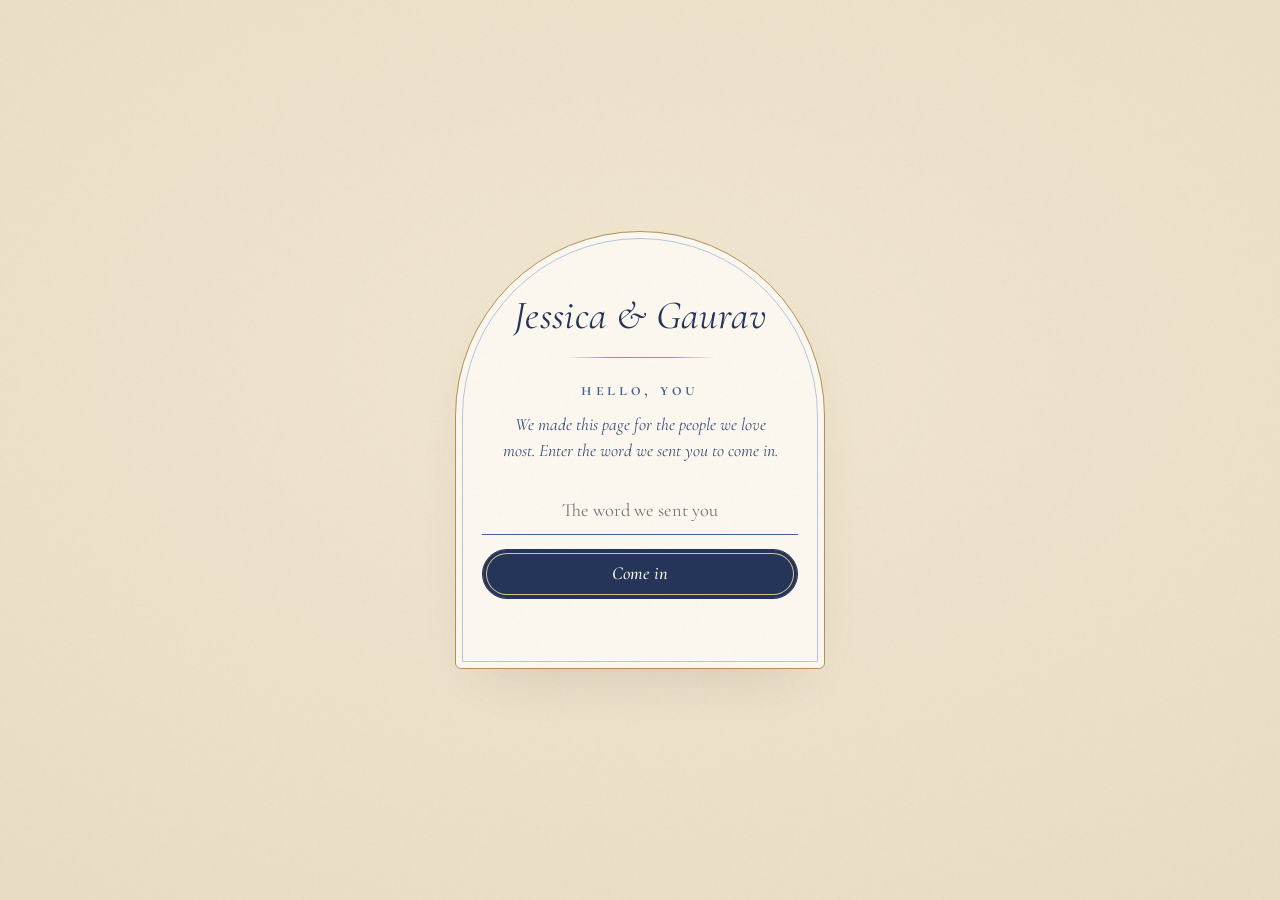
==== commit 8073eb95: "Bring back the warm design with an elegant serif italic Restore the paper, garland, scalloped oval, " ====
--- a/index.html
+++ b/index.html
@@ -4,84 +4,290 @@
   <meta charset="utf-8">
   <meta name="viewport" content="width=device-width, initial-scale=1, viewport-fit=cover">
   <meta name="robots" content="noindex, nofollow">
-  <meta name="theme-color" content="#fbf7ef">
-  <title>Jessica &amp; Gaurav</title>
-  <meta name="description" content="For our family and friends.">
+  <meta name="theme-color" content="#f8f1e4">
+  <title>Jessica &amp; Gaurav · Save the Date</title>
+  <meta name="description" content="A little save-the-date for the people we love.">
 
   <link rel="preconnect" href="https://fonts.googleapis.com">
   <link rel="preconnect" href="https://fonts.gstatic.com" crossorigin>
-  <link href="https://fonts.googleapis.com/css2?family=Instrument+Serif:ital@0;1&family=Inter:wght@300;400;500;600&display=swap" rel="stylesheet">
+  <link href="https://fonts.googleapis.com/css2?family=Cormorant+Garamond:ital,wght@0,400;0,500;0,600;1,300;1,400;1,500&display=swap" rel="stylesheet">
   <link rel="stylesheet" href="styles.css">
 </head>
 <body class="is-locked">
-  <!--
-    This file holds no wedding details. Everything guests see once they're in
-    (home, story, schedule, travel, Q&A) comes from the Apps Script only after
-    their name and phone/email match a "Yes" RSVP. See README.md.
-  -->
-
-  <a class="skip-link" href="#main" data-copy="nav.skip"></a>
-
-  <!-- ============ GATE (the only thing visitors see) ============ -->
-  <div class="gate" id="gate">
+
+  <!-- ============ GUEST GATE ============ -->
+  <div class="gate" id="gate" role="dialog" aria-modal="true" aria-labelledby="gate-title">
     <div class="gate__card">
-      <h1 class="display gate__names" data-copy="couple.names"></h1>
+      <p class="script gate__names" data-copy="namesLine"></p>
       <span class="rule" aria-hidden="true"></span>
-      <p class="gate__line" data-copy="gate.line"></p>
-
-      <p class="gate__loading caps" id="gate-loading" data-copy="gate.loading" hidden></p>
-
+      <h2 class="caps gate__title" id="gate-title" data-copy="gate.title"></h2>
+      <p class="gate__text" data-copy="gate.text"></p>
       <form class="gate__form" id="gate-form" novalidate>
-        <p class="caps gate__prompt" id="gate-prompt" data-copy="gate.prompt"></p>
-        <div class="field">
-          <label class="field__label caps" for="gate-name" data-copy="gate.nameLabel"></label>
-          <input class="field__input" id="gate-name" name="name" type="text" autocomplete="name" required>
-        </div>
-        <div class="field">
-          <label class="field__label caps" for="gate-contact" data-copy="gate.contactLabel"></label>
-          <input class="field__input" id="gate-contact" name="contact" type="text" autocomplete="email" inputmode="email"
-                 autocapitalize="none" spellcheck="false" required aria-describedby="gate-hint">
-          <p class="field__hint" id="gate-hint" data-copy="gate.hint"></p>
-        </div>
+        <label class="visually-hidden" for="gate-input" data-copy="gate.placeholder"></label>
+        <input class="field__input gate__input" id="gate-input" name="passphrase" type="text"
+               autocomplete="off" autocapitalize="none" spellcheck="false" required>
+        <button class="btn btn--solid" type="submit" data-copy="gate.button"></button>
         <p class="gate__error" id="gate-error" role="alert" aria-live="polite"></p>
-        <button class="pill pill--solid" id="gate-submit" type="submit">
-          <span class="pill__label" data-copy="gate.button"></span>
-          <span class="pill__sending" data-copy="gate.checking"></span>
-        </button>
-        <p class="gate__help" data-copy="gate.help"></p>
       </form>
     </div>
   </div>
 
-  <!-- ============ NAV (shown once a guest is in) ============ -->
-  <header class="nav" id="nav" hidden>
-    <div class="nav__bar">
-      <a class="nav__brand display" href="#home" data-copy="couple.initials"></a>
-      <button class="nav__toggle" id="nav-toggle" type="button" aria-expanded="false" aria-controls="nav-menu">
-        <span class="nav__toggle-lines" aria-hidden="true"><span></span><span></span><span></span></span>
-        <span class="visually-hidden" data-copy="nav.menu"></span>
+  <!-- Drifting petals: off by default (CONFIG.decor.petals) -->
+  <div class="petals" id="petals" aria-hidden="true"></div>
+
+
+  <!--
+    Each screen holds one 9:16 card. Everything inside a card is sized
+    relative to the card, so it fits any phone without being cut off.
+  -->
+  <main class="screens" id="screens">
+
+    <!-- ============ SCREEN 1 · LANDING ============ -->
+    <section class="screen" id="landing" aria-label="We're getting married">
+      <div class="card card--landing">
+        <!-- Toran garland (built by script.js) -->
+        <div class="toran" id="toran" aria-hidden="true"></div>
+
+        <div class="landing__top">
+          <p class="caps eyebrow reveal r-eyebrow" data-copy="landing.eyebrow"></p>
+          <h1 class="names">
+            <span class="script" data-copy="names.first"></span>
+            <span class="script names__amp">&amp;</span>
+            <span class="script" data-copy="names.second"></span>
+          </h1>
+        </div>
+
+        <!-- Lotus-crowned arch frame (original SVG) holding the photo booth strip -->
+        <div class="arch-frame">
+          <svg class="arch-frame__svg" viewBox="0 0 160 404" aria-hidden="true">
+            <path class="arch-frame__fill" d="M5 400 V92 C5 60 34 46 58 34 C70 28 77 20 80 8 C83 20 90 28 102 34 C126 46 155 60 155 92 V400 Z" />
+            <path class="draw draw--gold" pathLength="1" d="M5 400 V92 C5 60 34 46 58 34 C70 28 77 20 80 8 C83 20 90 28 102 34 C126 46 155 60 155 92 V400 Z" />
+            <path class="draw draw--blue" pathLength="1" d="M12 393 V95 C12 66 39 53 61 41 C72 35 78 28 80 19 C82 28 88 35 99 41 C121 53 148 66 148 95 V393 Z" />
+            <g class="bells">
+              <path d="M5 92 V106 M155 92 V106" />
+              <circle cx="5" cy="109.5" r="3.2" />
+              <circle cx="155" cy="109.5" r="3.2" />
+            </g>
+          </svg>
+          <div class="arch-frame__window">
+            <!-- Photo booth strip: swap assets/strip-1..3.jpg -->
+            <div class="strip strip--landing">
+              <img src="assets/strip-1.jpg" alt="Jessica and Gaurav holding each other on a bridge in the park" loading="eager">
+              <img src="assets/strip-2.jpg" alt="Jessica laughing in Gaurav's arms on a wooden bench" loading="eager">
+              <img src="assets/strip-3.jpg" alt="Gaurav kissing Jessica's forehead by the lake" loading="eager">
+              <span class="strip__caption caps" data-copy="initialsLine"></span>
+            </div>
+          </div>
+        </div>
+
+        <a class="open-prompt caps reveal r-prompt" href="#save-the-date" id="open-prompt">
+          <svg viewBox="0 0 24 24" aria-hidden="true"><path d="M6 15l6-6 6 6" /></svg>
+          <span data-copy="landing.prompt"></span>
+        </a>
+      </div>
+    </section>
+
+    <!-- ============ SCREEN 2 · SAVE THE DATE ============ -->
+    <section class="screen" id="save-the-date" aria-label="Save the date">
+      <div class="card card--std">
+        <div class="std">
+          <div class="std__oval reveal r-oval">
+            <svg class="oval-svg" viewBox="0 0 300 400" aria-hidden="true">
+              <path class="oval-svg__scallop" id="oval-scallop" />
+              <ellipse class="oval-svg__inner" cx="150" cy="200" rx="124" ry="170" />
+              <ellipse class="oval-svg__inner oval-svg__inner--fine" cx="150" cy="200" rx="116" ry="162" />
+            </svg>
+            <div class="std__text">
+              <h2 class="script std__title" data-copy="saveTheDate.title"></h2>
+              <p class="std__date" data-copy="saveTheDate.date"></p>
+              <span class="rule rule--short" aria-hidden="true"></span>
+              <p class="caps std__sub" data-copy="saveTheDate.sub"></p>
+            </div>
+          </div>
+
+
+          <!--
+            DECOR SLOT: flowers / ribbon artwork.
+            Set CONFIG.decor.flowers (e.g. "assets/flowers.png") and CONFIG.decor.ribbon
+            in script.js and the images will be placed here. Transparent PNGs work best.
+          -->
+          <div class="decor-slot decor-slot--flowers" id="decor-flowers" aria-hidden="true"></div>
+          <div class="decor-slot decor-slot--ribbon" id="decor-ribbon" aria-hidden="true"></div>
+
+          <!-- Tilted strip: swap assets/strip-4..6.jpg -->
+          <div class="strip strip--tilted reveal r-strip">
+            <img src="assets/strip-4.jpg" alt="Jessica and Gaurav walking up stone steps hand in hand" loading="lazy">
+            <img src="assets/strip-5.jpg" alt="Jessica and Gaurav smiling at each other under the trees" loading="lazy">
+            <img src="assets/strip-6.jpg" alt="Jessica showing her engagement ring" loading="lazy">
+          </div>
+
+          <div class="lockets" aria-hidden="true">
+            <svg class="locket locket--one reveal r-locket-1" viewBox="0 0 100 110"><use href="#locket" /><text x="50" y="72" class="locket__initial" data-copy="names.initials.0"></text></svg>
+            <svg class="locket locket--two reveal r-locket-2" viewBox="0 0 100 110"><use href="#locket" /><text x="50" y="72" class="locket__initial" data-copy="names.initials.1"></text></svg>
+          </div>
+        </div>
+
+        <p class="std__line reveal r-line" data-copy="saveTheDate.line"></p>
+      </div>
+    </section>
+
+    <!-- ============ SCREEN 3 · WHERE & WHEN, COUNTDOWN, RSVP ============ -->
+    <section class="screen" id="details" aria-label="Where, when and RSVP">
+      <div class="card card--details">
+
+        <!-- The reveal: the arch draws itself, then the dates and venue are written in -->
+        <div class="venue-arch" id="venue-arch">
+          <svg class="venue-arch__svg" viewBox="0 0 300 400" aria-hidden="true">
+            <path class="venue-arch__fill" d="M2 398 V120 C2 70 60 42 114 22 C132 15 145 9 150 2 C155 9 168 15 186 22 C240 42 298 70 298 120 V398 Z" />
+            <path class="vdraw vdraw--gold" pathLength="1" d="M2 398 V120 C2 70 60 42 114 22 C132 15 145 9 150 2 C155 9 168 15 186 22 C240 42 298 70 298 120 V398 Z" />
+            <path class="vdraw vdraw--blue" pathLength="1" d="M12 388 V123 C12 77 67 51 118 32 C135 25 146 19 150 13 C154 19 165 25 182 32 C233 51 288 77 288 123 V388 Z" />
+          </svg>
+          <div class="venue-arch__inside">
+            <p class="rv rv-2 caps inside__eyebrow" data-copy="reveal.eyebrow"></p>
+            <p class="rv rv-3 inside__days" data-copy="reveal.days"></p>
+            <p class="rv rv-4 caps inside__month" data-copy="reveal.month"></p>
+            <span class="rv rv-5 rule rule--short inside__rule" aria-hidden="true"></span>
+            <div class="inside__venue-wrap" id="venue-revealed" hidden>
+              <p class="script inside__venue" id="venue-name"></p>
+              <p class="rv rv-7 caps inside__city" id="venue-city" hidden></p>
+              <a class="rv rv-7 inside__link" id="venue-link" target="_blank" rel="noopener" hidden></a>
+            </div>
+            <p class="rv rv-6 inside__teaser" id="venue-teaser" data-copy="reveal.teaser"></p>
+          </div>
+        </div>
+
+        <div class="details__lower">
+          <p class="caps eyebrow reveal r-2" data-copy="details.countdownEyebrow"></p>
+          <div class="countdown reveal r-2" id="countdown" role="timer" aria-live="off">
+            <div class="countdown__unit"><span class="countdown__num" data-unit="days">000</span><span class="caps countdown__label" data-copy="details.units.days"></span></div>
+            <div class="countdown__unit"><span class="countdown__num" data-unit="hours">00</span><span class="caps countdown__label" data-copy="details.units.hours"></span></div>
+            <div class="countdown__unit"><span class="countdown__num" data-unit="mins">00</span><span class="caps countdown__label" data-copy="details.units.mins"></span></div>
+            <div class="countdown__unit"><span class="countdown__num" data-unit="secs">00</span><span class="caps countdown__label" data-copy="details.units.secs"></span></div>
+          </div>
+
+          <p class="details__formal reveal r-3" data-copy="details.formalLine"></p>
+
+          <button class="btn btn--solid btn--rsvp reveal r-3" id="rsvp-open" type="button"
+                  aria-haspopup="dialog" aria-controls="rsvp-sheet" data-copy="details.rsvpButton"></button>
+
+          <p class="script signoff reveal r-4" data-copy="signoff"></p>
+        </div>
+      </div>
+    </section>
+  </main>
+
+  <!-- ============ RSVP SHEET (slides up over the card) ============ -->
+  <div class="sheet" id="rsvp-sheet" role="dialog" aria-modal="true" aria-labelledby="rsvp-title" hidden>
+    <div class="sheet__backdrop" data-close></div>
+    <div class="sheet__panel">
+      <button class="sheet__close" type="button" data-close>
+        <svg viewBox="0 0 24 24" aria-hidden="true"><path d="M6 6l12 12M18 6L6 18" /></svg>
+        <span class="visually-hidden" data-copy="rsvp.close"></span>
       </button>
-      <nav class="nav__menu" id="nav-menu" aria-label="Main">
-        <ul class="nav__list" id="nav-list"></ul>
-        <a class="nav__rsvp" href="#rsvp" data-nav="rsvp" data-copy="nav.rsvp"></a>
-      </nav>
+      <div class="sheet__scroll" id="sheet-scroll">
+
+        <form class="rsvp" id="rsvp-form" novalidate>
+          <h2 class="script rsvp__title" id="rsvp-title" data-copy="rsvp.title"></h2>
+          <p class="rsvp__intro" data-copy="rsvp.intro"></p>
+
+          <!-- Honeypot: real guests never see or fill this -->
+          <div class="hp" aria-hidden="true">
+            <label for="rsvp-website">Website</label>
+            <input id="rsvp-website" name="website" type="text" tabindex="-1" autocomplete="off">
+          </div>
+
+          <div class="field">
+            <label class="field__label caps" for="rsvp-name" data-copy="rsvp.name.label"></label>
+            <input class="field__input" id="rsvp-name" name="name" type="text" autocomplete="name" required>
+            <p class="field__error" data-error-for="name"></p>
+          </div>
+
+          <fieldset class="field">
+            <legend class="field__label caps" data-copy="rsvp.attending.label"></legend>
+            <div class="choices">
+              <label class="choice"><input type="radio" name="attending" value="Yes" required><span data-copy="rsvp.attending.yes"></span></label>
+              <label class="choice"><input type="radio" name="attending" value="No"><span data-copy="rsvp.attending.no"></span></label>
+            </div>
+            <p class="field__error" data-error-for="attending"></p>
+          </fieldset>
+
+          <div class="if-attending" id="if-attending" hidden>
+            <div class="field">
+              <label class="field__label caps" for="rsvp-party" data-copy="rsvp.party.label"></label>
+              <select class="field__input field__select" id="rsvp-party" name="partySize"></select>
+            </div>
+
+            <div class="field" id="field-others" hidden>
+              <label class="field__label caps" for="rsvp-others" data-copy="rsvp.others.label"></label>
+              <p class="field__hint" id="rsvp-others-hint" data-copy="rsvp.others.hint"></p>
+              <textarea class="field__input" id="rsvp-others" name="otherGuests" rows="2" aria-describedby="rsvp-others-hint"></textarea>
+              <p class="field__error" data-error-for="otherGuests"></p>
+            </div>
+
+            <div class="field">
+              <label class="field__label caps" for="rsvp-dietary" data-copy="rsvp.dietary.label"></label>
+              <p class="field__hint" id="rsvp-dietary-hint" data-copy="rsvp.dietary.hint"></p>
+              <textarea class="field__input" id="rsvp-dietary" name="dietary" rows="2" aria-describedby="rsvp-dietary-hint"></textarea>
+            </div>
+
+            <fieldset class="field" id="field-solo" hidden>
+              <legend class="field__label caps" data-copy="rsvp.solo.label"></legend>
+              <p class="field__hint" data-copy="rsvp.solo.hint"></p>
+              <div class="choices choices--stacked" id="solo-choices"></div>
+              <p class="field__error" data-error-for="solo"></p>
+            </fieldset>
+          </div>
+
+          <div class="field">
+            <label class="field__label caps" for="rsvp-message" data-copy="rsvp.message.label"></label>
+            <p class="field__hint" id="rsvp-message-hint" data-copy="rsvp.message.hint"></p>
+            <textarea class="field__input" id="rsvp-message" name="message" rows="3" aria-describedby="rsvp-message-hint"></textarea>
+          </div>
+
+          <p class="rsvp__error" id="rsvp-error" role="alert" hidden></p>
+
+          <button class="btn btn--solid btn--wide" id="rsvp-submit" type="submit">
+            <span class="btn__label" data-copy="rsvp.submit"></span>
+            <span class="btn__sending" data-copy="rsvp.sending"></span>
+          </button>
+        </form>
+
+        <div class="thanks" id="rsvp-thanks" hidden tabindex="-1">
+          <p class="script thanks__title" id="thanks-title"></p>
+          <p class="thanks__text" id="thanks-text"></p>
+          <span class="rule rule--short" aria-hidden="true"></span>
+          <p class="thanks__update" data-copy="thanks.update"></p>
+          <button class="link-button" id="rsvp-again" type="button" data-copy="thanks.again"></button>
+        </div>
+
+      </div>
     </div>
-  </header>
-
-  <!-- ============ SITE (filled in from the Apps Script reply) ============ -->
-  <main class="site" id="main" hidden>
-    <section class="section section--home" id="home" aria-labelledby="home-title"></section>
-    <section class="section section--story" id="story" aria-labelledby="story-title"></section>
-    <section class="section section--schedule" id="schedule" aria-labelledby="schedule-title"></section>
-    <section class="section section--travel" id="travel" aria-labelledby="travel-title"></section>
-    <section class="section section--faqs" id="faqs" aria-labelledby="faqs-title"></section>
-    <section class="section section--rsvp" id="rsvp" aria-labelledby="rsvp-title"></section>
-
-    <footer class="footer">
-      <p class="display footer__signoff" data-copy="footer.signoff"></p>
-      <button class="link-button caps" id="sign-out" type="button" data-copy="footer.signOut"></button>
-    </footer>
-  </main>
+  </div>
+
+  <!-- Shared SVG artwork (all original). Colours come from CSS variables in styles.css. -->
+  <svg width="0" height="0" style="position:absolute" aria-hidden="true" focusable="false">
+    <defs>
+      <linearGradient id="gold-grad" x1="0" y1="0" x2="1" y2="1">
+        <stop offset="0" style="stop-color: var(--gold-soft)" />
+        <stop offset="0.5" style="stop-color: var(--gold)" />
+        <stop offset="1" style="stop-color: var(--gold-soft)" />
+      </linearGradient>
+      <linearGradient id="enamel-grad" x1="0" y1="0" x2="0.4" y2="1">
+        <stop offset="0" style="stop-color: var(--dusty-blue)" />
+        <stop offset="1" style="stop-color: var(--navy-soft)" />
+      </linearGradient>
+
+
+      <!-- Heart locket, blue enamel with gold edge -->
+      <symbol id="locket" viewBox="0 0 100 110">
+        <circle cx="50" cy="12" r="6" fill="none" stroke="url(#gold-grad)" stroke-width="2" />
+        <path d="M50 104 C 22 84, 6 66, 6 46 C 6 30, 17 20, 31 20 C 40 20, 46 25, 50 32 C 54 25, 60 20, 69 20 C 83 20, 94 30, 94 46 C 94 66, 78 84, 50 104 Z"
+              fill="url(#enamel-grad)" stroke="url(#gold-grad)" stroke-width="3" />
+        <path d="M50 94 C 27 78, 14 63, 14 47 C 14 35, 22 28, 32 28 C 40 28, 46 33, 50 40 C 54 33, 60 28, 68 28 C 78 28, 86 35, 86 47 C 86 63, 73 78, 50 94 Z"
+              fill="none" stroke="url(#gold-grad)" stroke-width="0.9" stroke-dasharray="1.5 2.5" />
+      </symbol>
+    </defs>
+  </svg>
 
   <script src="script.js"></script>
 </body>
--- a/styles.css
+++ b/styles.css
@@ -1,93 +1,57 @@
 /* ==========================================================================
-   SHARED THEME · keep this block identical in /styles.css and
-   /save-the-date/styles.css so both sites look like one family.
-
-   Modern and minimal. Colours come from our engagement photos: the navy of
-   the dress and shirt, linen and park stone, and a little leafy green.
+   Jessica & Gaurav · Save the Date
+   All colours, fonts and timings live in :root. Change them here.
+
+   Layout: every screen is a 9:16 card. Inside a card, sizes use `cqw`
+   (1cqw = 1% of the card's width), so the whole design scales together
+   and fits any phone without anything being cut off.
    ========================================================================== */
+
 :root {
   /* Paper */
-  --ivory: #faf7f1;
-  --ivory-deep: #f3eee4;
-  --linen: #ece5d6;
-  --paper: #fffdf9;
-  --paper-shadow: rgba(30, 44, 76, 0.08);
-
-  /* Ink */
-  --navy: #1e2c4c;
-  --navy-soft: #45526c;
-  --muted: #7a8396;
-  --dusty-blue: #6f88aa;
-  --dusty-blue-mist: #e8edf3;
-
-  /* Accents, used sparingly */
-  --sage: #7f8f62;
-  --gold: #b8975a;
-
-  /* Lines */
-  --line: rgba(30, 44, 76, 0.14);
-  --line-strong: rgba(30, 44, 76, 0.32);
+  --paper: #f8f1e4;
+  --paper-light: #fcf8f0;
+  --paper-deep: #f1e6d1;
+  --linen: #e9dcc4;            /* table colour around the card on wide screens */
+  --paper-shadow: rgba(74, 56, 30, 0.22);
+
+  /* Blues: soft navy ink and dusty blues from our engagement outfits */
+  --navy: #253559;
+  --navy-soft: #3c4f7c;
+  --royal: #445f94;
+  --dusty-blue: #6f8bb6;
+  --dusty-blue-soft: #b4c4dc;
+  --blue-mist: #e5ebf3;
+
+
+  /* Warm accents */
+  --gold: #b48f55;
+  --gold-soft: #d9c28c;
+  --gold-faint: rgba(180, 143, 85, 0.4);
+  --saffron: #d4a24c;
+  --petal-blush: #f1d9d2;
 
   /* States */
   --error: #9a4a4a;
 
-  /* Page background: plain warm paper with the faintest late-afternoon light */
-  --page-bg:
-    radial-gradient(60% 40% at 100% 0%, rgba(244, 222, 175, 0.28) 0%, transparent 70%),
-    linear-gradient(180deg, var(--ivory) 0%, var(--ivory-deep) 100%);
-
-  /* Photos: a soft, warm film finish, like the engagement shoot */
-  --photo-filter: saturate(0.92) contrast(1.03) sepia(0.06);
-  --grain-opacity: 0.045;
-
   /* Type */
-  --font-display: "Instrument Serif", "Times New Roman", serif;
-  --font-sans: "Inter", system-ui, -apple-system, "Segoe UI", sans-serif;
-  --label-tracking: 0.16em;
+  --font-script: "Cormorant Garamond", "Cormorant", Georgia, serif;  /* used in italic for names and headings */
+  --font-serif: "Cormorant Garamond", "Cormorant", Georgia, serif;
+  --caps-tracking: 0.22em;
 
   /* Motion: slow, soft, never bouncy */
   --ease-out: cubic-bezier(0.22, 0.61, 0.36, 1);
+  --ease-soft: cubic-bezier(0.33, 0, 0.2, 1);
   --dur-slow: 1.4s;
   --dur: 1.1s;
   --dur-quick: 0.8s;
-}
-
-/* Very fine film grain, like the photos */
-body::after {
-  content: "";
-  position: fixed;
-  inset: 0;
-  z-index: 300;
-  pointer-events: none;
-  opacity: var(--grain-opacity);
-  mix-blend-mode: multiply;
-  background-image: url("data:image/svg+xml,%3Csvg xmlns='http://www.w3.org/2000/svg' width='160' height='160'%3E%3Cfilter id='n'%3E%3CfeTurbulence type='fractalNoise' baseFrequency='0.9' numOctaves='2' stitchTiles='stitch'/%3E%3CfeColorMatrix values='0 0 0 0 0.25 0 0 0 0 0.2 0 0 0 0 0.12 0 0 0 1.4 -0.2'/%3E%3C/filter%3E%3Crect width='100%25' height='100%25' filter='url(%23n)'/%3E%3C/svg%3E");
-}
-
-/* Display type: names and headings */
-.display {
-  font-family: var(--font-display);
-  font-weight: 400;
-  letter-spacing: -0.01em;
-  line-height: 1.05;
-}
-
-/* Small uppercase labels */
-.caps {
-  font-family: var(--font-sans);
-  font-size: 0.72rem;
-  font-weight: 500;
-  text-transform: uppercase;
-  letter-spacing: var(--label-tracking);
-  color: var(--muted);
-}
-/* ==================== END SHARED THEME ==================== */
-
-:root {
-  /* Layout (this site only) */
-  --gutter: 20px;
-  --nav-h: 60px;
-  --content: 1120px;
+
+  /* The 9:16 card */
+  --card-w: min(100vw, 56.25vh);
+  --card-h: calc(var(--card-w) * 16 / 9);
+}
+@supports (height: 1dvh) {
+  :root { --card-w: min(100vw, 56.25dvh); }
 }
 
 /* --------------------------------------------------------------------------
@@ -95,45 +59,59 @@
    -------------------------------------------------------------------------- */
 *, *::before, *::after { box-sizing: border-box; }
 
-html {
-  scroll-behavior: smooth;
-  scroll-padding-top: calc(var(--nav-h) + 8px);
-  -webkit-text-size-adjust: 100%;
-}
+html, body { height: 100%; }
 
 body {
   margin: 0;
-  min-height: 100vh;
-  color: var(--navy);
-  background-color: var(--ivory);
-  background-image: var(--page-bg);
+  color: var(--navy);
+  background-color: var(--paper);
+  background-image:
+    url("assets/paper-texture.png"),
+    radial-gradient(120% 70% at 50% 0%, var(--paper-light) 0%, transparent 65%),
+    linear-gradient(180deg, var(--paper) 0%, var(--paper-deep) 100%);
   background-attachment: fixed;
-  font-family: var(--font-sans);
-  font-size: 16px;
-  font-weight: 400;
-  line-height: 1.7;
+  font-family: var(--font-serif);
+  font-size: 18px;
+  line-height: 1.5;
+  font-variant-numeric: lining-nums;   /* keeps 6 · 7 · 8 on one line */
+  font-feature-settings: "lnum" 1;
   -webkit-font-smoothing: antialiased;
   text-rendering: optimizeLegibility;
-  overflow-x: hidden;
-}
-body.is-locked, body.menu-open { overflow: hidden; }
+  overflow: hidden;
+}
 
 img { display: block; max-width: 100%; }
+
 button, input, select, textarea { font: inherit; color: inherit; }
-a { color: inherit; }
-[hidden] { display: none !important; }
-
-.eyebrow { margin: 0 0 0.9rem; }
-
-/* A short hairline */
+
+.script {
+  font-family: var(--font-script);
+  font-style: italic;
+  font-weight: 400;
+  letter-spacing: 0.01em;
+  line-height: 1.1;
+}
+
+.caps {
+  font-family: var(--font-serif);
+  font-variant: small-caps;
+  text-transform: lowercase;
+  letter-spacing: var(--caps-tracking);
+  font-weight: 600;
+  color: var(--royal);
+}
+
+.eyebrow { margin: 0; }
+
+/* Divider: a soft gold hairline */
 .rule {
   display: block;
-  width: 48px;
+  width: 150px;
   height: 1px;
-  margin: 1.6rem 0;
-  background: var(--line-strong);
-}
-.rule--short { margin: 1.2rem auto; }
+  margin: 1.2rem auto;
+  background: linear-gradient(90deg, transparent, var(--gold) 30%, var(--gold) 70%, transparent);
+}
+.rule--short { width: 110px; margin: 0.9rem auto; }
 
 .visually-hidden {
   position: absolute !important;
@@ -143,23 +121,183 @@
   white-space: nowrap; border: 0;
 }
 
-.skip-link {
-  position: absolute;
-  left: 12px;
-  top: -60px;
-  z-index: 100;
-  padding: 8px 14px;
+:focus-visible {
+  outline: 1px solid var(--royal);
+  outline-offset: 4px;
+}
+
+/* Buttons: soft ink with a fine gold inner line */
+.btn {
+  display: inline-flex;
+  align-items: center;
+  justify-content: center;
+  min-height: 48px;
+  padding: 10px 30px;
+  border: 1px solid var(--navy);
+  border-radius: 999px;
+  background: transparent;
+  color: var(--navy);
+  font-family: var(--font-serif);
+  font-style: italic;
+  font-weight: 500;
+  font-size: 1.15rem;
+  letter-spacing: 0.02em;
+  cursor: pointer;
+  transition: background-color var(--dur-quick) var(--ease-out), color var(--dur-quick) var(--ease-out), opacity var(--dur-quick) var(--ease-out);
+}
+.btn--solid {
   background: var(--navy);
-  color: var(--ivory);
-  text-decoration: none;
-}
-.skip-link:focus { top: 12px; }
-body.is-locked .skip-link { display: none; }
-
-:focus-visible { outline: 1px solid var(--navy); outline-offset: 4px; }
-
-/* --------------------------------------------------------------------------
-   Reveal on scroll (IntersectionObserver adds .is-in)
+  color: var(--paper-light);
+  box-shadow: inset 0 0 0 3px var(--navy), inset 0 0 0 4px var(--gold-soft);
+}
+.btn--solid:hover { background: var(--navy-soft); box-shadow: inset 0 0 0 3px var(--navy-soft), inset 0 0 0 4px var(--gold-soft); }
+.btn--wide { width: 100%; }
+.btn[disabled] { opacity: 0.6; cursor: progress; }
+.btn__sending { display: none; }
+.btn.is-sending .btn__label { display: none; }
+.btn.is-sending .btn__sending { display: inline; }
+
+.link-button {
+  background: none;
+  border: 0;
+  padding: 8px;
+  cursor: pointer;
+  color: var(--royal);
+  font-style: italic;
+  font-size: 1.1rem;
+  border-bottom: 1px solid var(--gold-faint);
+}
+
+/* --------------------------------------------------------------------------
+   Gate
+   -------------------------------------------------------------------------- */
+.gate {
+  position: fixed;
+  inset: 0;
+  z-index: 50;
+  display: grid;
+  place-items: center;
+  padding: 24px 16px;
+  background: inherit;
+  transition: opacity var(--dur) var(--ease-out), visibility 0s linear var(--dur);
+}
+.gate.is-leaving { opacity: 0; visibility: hidden; }
+.gate[hidden] { display: none; }
+
+.gate__card {
+  position: relative;
+  width: min(100%, 370px);
+  text-align: center;
+  padding: 52px 26px 30px;
+  border: 1px solid var(--gold);
+  outline: 1px solid var(--dusty-blue-soft);
+  outline-offset: -8px;
+  border-radius: 185px 185px 6px 6px;
+  background: var(--paper-light) url("assets/paper-texture.png");
+  box-shadow: 0 24px 60px -32px var(--paper-shadow);
+  animation: fade-up var(--dur-slow) var(--ease-out) both;
+}
+.gate__names { margin: 0.6rem 0 0; font-size: 2.5rem; color: var(--navy); }
+.gate__title { margin: 0 0 0.6rem; font-size: 1.05rem; }
+.gate__text { margin: 0 0 1.4rem; color: var(--navy-soft); font-style: italic; font-size: 1.1rem; }
+.gate__form { display: grid; gap: 14px; }
+.gate__input { text-align: center; }
+.gate__error { min-height: 1.4em; margin: 0; color: var(--error); font-style: italic; }
+
+body.is-locked .screens,
+body.is-locked .petals { visibility: hidden; }
+
+/* --------------------------------------------------------------------------
+   Optional drifting petals (off unless CONFIG.decor.petals > 0)
+   -------------------------------------------------------------------------- */
+.petals { position: fixed; inset: 0; z-index: 5; pointer-events: none; overflow: hidden; }
+.petal {
+  position: absolute;
+  top: 0;
+  left: var(--x);
+  width: var(--s);
+  height: calc(var(--s) * 1.5);
+  border-radius: 0 100% 0 100%;
+  background: linear-gradient(135deg, var(--blue-mist), var(--dusty-blue-soft));
+  opacity: 0;
+  animation: petal-fall var(--d) linear var(--delay) infinite;
+}
+.petal--blush { background: linear-gradient(135deg, #fff6f3, var(--petal-blush)); }
+@keyframes petal-fall {
+  0%   { opacity: 0;   transform: translate3d(0, -8vh, 0) rotate(0deg); }
+  10%  { opacity: 0.6; }
+  85%  { opacity: 0.5; }
+  100% { opacity: 0;   transform: translate3d(var(--drift), 108vh, 0) rotate(var(--r)); }
+}
+
+/* --------------------------------------------------------------------------
+   Screens and the 9:16 card
+   -------------------------------------------------------------------------- */
+.screens {
+  height: 100vh;
+  overflow-y: auto;
+  overflow-x: hidden;
+  scroll-snap-type: y mandatory;
+  scroll-behavior: smooth;
+  -webkit-overflow-scrolling: touch;
+}
+.screen {
+  height: 100vh;
+  display: grid;
+  place-items: center;
+  scroll-snap-align: start;
+  scroll-snap-stop: always;
+}
+@supports (height: 1dvh) {
+  .screens, .screen { height: 100dvh; }
+}
+
+.card {
+  position: relative;
+  width: var(--card-w);
+  height: calc(var(--card-w) * 16 / 9);
+  container-type: size;
+  /* 1% of the card's width, for the card's own padding (cqw there would
+     measure the window, not the card) */
+  --u: calc(var(--card-w) / 100);
+  display: flex;
+  flex-direction: column;
+  align-items: center;
+  text-align: center;
+}
+
+/* Wide screens (tablets, laptops): show it as a printed card on linen */
+@media (min-aspect-ratio: 5/8) {
+  body {
+    background-color: var(--linen);
+    background-image:
+      url("assets/paper-texture.png"),
+      radial-gradient(90% 80% at 50% 40%, var(--paper-deep) 0%, var(--linen) 100%);
+  }
+  .card {
+    --card-w: min(100vw, 53.4vh);
+    background: var(--paper-light) url("assets/paper-texture.png");
+    box-shadow: 0 1px 2px rgba(74, 56, 30, 0.12), 0 30px 60px -30px var(--paper-shadow);
+    border-radius: 3px;
+  }
+  @supports (height: 1dvh) {
+    .card { --card-w: min(100vw, 53.4dvh); }
+  }
+}
+
+/* Phones: the card blends into the page, so hang the garland from the very
+   top of the screen rather than the top of the card */
+@media (max-aspect-ratio: 5/8) {
+  .card--landing .toran { top: calc((var(--card-h) - 100vh) / 2); }
+  @supports (height: 1dvh) {
+    .card--landing .toran { top: calc((var(--card-h) - 100dvh) / 2); }
+  }
+}
+
+/* --------------------------------------------------------------------------
+   Entry animations (IntersectionObserver adds .is-in to each screen)
+   Static tilts use the `rotate` property so motion (transform) can be
+   switched off on its own for reduced-motion users.
    -------------------------------------------------------------------------- */
 .reveal {
   opacity: 0;
@@ -168,509 +306,523 @@
     transform var(--dur-slow) var(--ease-out);
   transition-delay: var(--delay, 0s);
 }
-.reveal.r-rise { transform: translateY(16px); }
-.reveal.is-in { opacity: 1; transform: none; }
+.screen.is-in .reveal { opacity: 1; transform: none; }
+
+.r-eyebrow { transform: translateY(10px); --delay: 0.2s; }
+.r-prompt  { transform: translateY(10px); --delay: 3.4s; }
+
+.r-oval    { transform: scale(0.9); --delay: 0.1s; }
+.r-strip   { transform: translate(70px, -50px) rotate(14deg); --delay: 0.7s; }
+.r-locket-1 { transform: translateY(40px); --delay: 1.3s; }
+.r-locket-2 { transform: translateY(40px); --delay: 1.6s; }
+.r-line    { transform: translateY(12px); --delay: 1.9s; }
+
+.r-2, .r-3, .r-4 { transform: translateY(14px); }
+.r-2 { --delay: 3.6s; }
+.r-3 { --delay: 4s; }
+.r-4 { --delay: 4.4s; }
 
 @keyframes fade-up {
-  from { opacity: 0; transform: translateY(12px); }
+  from { opacity: 0; transform: translateY(14px); }
   to   { opacity: 1; transform: none; }
+}
+@keyframes bloom {
+  from { opacity: 0; transform: translateX(-50%) translateY(12px) scale(0.4); }
+  to   { opacity: 1; transform: translateX(-50%) scale(1); }
 }
 @keyframes soft-pulse {
   0%, 100% { opacity: 1; }
   50%      { opacity: 0.45; }
 }
-
-/* --------------------------------------------------------------------------
-   Gate
-   -------------------------------------------------------------------------- */
-.gate {
+@keyframes drift-up {
+  0%, 100% { transform: translateY(0); }
+  50%      { transform: translateY(-5px); }
+}
+@keyframes sway {
+  0%, 100% { transform: rotate(-3deg); }
+  50%      { transform: rotate(3deg); }
+}
+
+/* --------------------------------------------------------------------------
+   Screen 1 · Landing
+   -------------------------------------------------------------------------- */
+.card--landing {
+  justify-content: space-between;
+  padding: calc(15 * var(--u)) 0 calc(4 * var(--u));
+}
+
+/* Toran garland */
+.toran {
+  position: absolute;
+  top: 0;
+  left: 0;
+  right: 0;
+  height: 13cqw;
+  pointer-events: none;
+  overflow: visible;
+  transform: translateY(-100%);
+  opacity: 0;
+  transition: transform 1.8s var(--ease-out) 0.1s, opacity 1.2s var(--ease-out) 0.1s;
+}
+.screen.is-in .toran { transform: none; opacity: 1; }
+.toran svg { display: block; width: 100%; height: 100%; overflow: visible; }
+.toran__string { fill: none; stroke: var(--gold); stroke-width: 1.1; }
+.toran__leaf { fill: var(--dusty-blue); stroke: var(--navy-soft); stroke-width: 0.5; }
+.toran__leaf--alt { fill: var(--dusty-blue-soft); }
+.toran__rib { stroke: var(--paper-light); stroke-width: 0.6; fill: none; opacity: 0.7; }
+.toran__bead { fill: var(--saffron); }
+.toran__bead--small { fill: var(--gold); }
+.toran__drop {
+  transform-origin: 0 0;
+  animation: sway 7s ease-in-out infinite;
+  animation-delay: var(--sway-delay, 0s);
+}
+
+.landing__top { display: flex; flex-direction: column; align-items: center; gap: 1cqw; }
+.r-eyebrow { font-size: 3.4cqw; }
+
+.names {
+  margin: 0;
+  padding: 0 0.2em;
+  font-size: 12.5cqw;
+  line-height: 1.1;
+  white-space: nowrap;
+  color: var(--navy);
+  font-weight: 400;
+  /* Written in from left to right */
+  clip-path: inset(-40% 100% -40% -10%);
+  transition: clip-path 2.6s var(--ease-soft) 0.5s;
+}
+.screen.is-in .names { clip-path: inset(-40% -10% -40% -10%); }
+.names .script { display: inline-block; }
+.names__amp { color: var(--dusty-blue); font-size: 0.8em; margin: 0 0.08em; }
+
+/* Lotus-crowned arch frame */
+.arch-frame {
+  position: relative;
+  height: 106cqw;
+  aspect-ratio: 160 / 404;
+  flex: none;
+  filter: drop-shadow(0 4cqw 5cqw rgba(74, 56, 30, 0.16));
+}
+.arch-frame__svg {
+  position: absolute;
+  inset: 0;
+  width: 100%;
+  height: 100%;
+  overflow: visible;
+}
+.arch-frame__fill {
+  fill: var(--paper-light);
+  opacity: 0;
+  transition: opacity 1.4s var(--ease-out) 0.9s;
+}
+.screen.is-in .arch-frame__fill { opacity: 1; }
+
+.draw {
+  fill: none;
+  stroke-dasharray: 1;
+  stroke-dashoffset: 1;
+  transition: stroke-dashoffset 2.6s var(--ease-soft) var(--d, 0.6s);
+}
+.screen.is-in .draw { stroke-dashoffset: 0; }
+.draw--gold { stroke: var(--gold); stroke-width: 1.5; --d: 0.5s; }
+.draw--blue { stroke: var(--dusty-blue); stroke-width: 0.9; --d: 0.8s; }
+
+.bells path { stroke: var(--gold); stroke-width: 1; }
+.bells circle { fill: var(--saffron); stroke: var(--gold); stroke-width: 0.6; }
+.bells { opacity: 0; transition: opacity 1.2s var(--ease-out) 2.2s; }
+.screen.is-in .bells { opacity: 1; }
+
+.arch-frame__window {
+  position: absolute;
+  left: 16.25%;
+  top: 22.3%;
+  width: 67.5%;
+  height: 75%;
+  overflow: hidden;
+}
+
+/* Photo booth strip (shared) */
+.strip {
+  padding: 1.6cqw 1.6cqw 0;
+  background: #fffdf9;
+  box-shadow: 0 1.5cqw 4cqw -2cqw rgba(37, 53, 89, 0.45);
+  display: flex;
+  flex-direction: column;
+  gap: 1.2cqw;
+}
+.strip img {
+  width: 100%;
+  aspect-ratio: 10 / 9;
+  object-fit: cover;
+  background: var(--paper-deep);
+}
+.strip__caption {
+  display: block;
+  padding: 0.6cqw 0 1.8cqw;
+  font-size: 2.4cqw;
+  line-height: 1.2;
+  color: var(--navy);
+  letter-spacing: 0.3em;
+}
+
+.strip--landing {
+  width: 100%;
+  transform: translateY(-110%);
+  transition: transform 2s var(--ease-out) 1.4s;
+}
+.screen.is-in .strip--landing { transform: none; }
+
+.open-prompt {
+  display: inline-flex;
+  flex-direction: column;
+  align-items: center;
+  gap: 0.5cqw;
+  padding: 2cqw 4cqw;
+  text-decoration: none;
+  font-size: 4cqw;
+  color: var(--navy);
+}
+.open-prompt svg { width: 6cqw; height: 6cqw; fill: none; stroke: var(--royal); stroke-width: 1.4; }
+.screen.is-in .open-prompt > span { animation: soft-pulse 3.2s ease-in-out 4.6s infinite; }
+.screen.is-in .open-prompt svg { animation: drift-up 3.2s ease-in-out 4.6s infinite; }
+
+/* --------------------------------------------------------------------------
+   Screen 2 · Save the date
+   -------------------------------------------------------------------------- */
+.card--std {
+  justify-content: center;
+  gap: calc(22 * var(--u));
+  padding-top: calc(6 * var(--u));
+}
+.card--std::before {
+  /* soft blue glow behind the oval */
+  content: "";
+  position: absolute;
+  inset: 12% 0 30%;
+  background: radial-gradient(closest-side, rgba(180, 196, 220, 0.4), transparent);
+  pointer-events: none;
+}
+
+.std { position: relative; width: 62cqw; }
+
+.std__oval {
+  position: relative;
+  aspect-ratio: 3 / 4;
+  display: grid;
+  place-items: center;
+  filter: drop-shadow(0 4cqw 6cqw rgba(74, 56, 30, 0.16));
+}
+.oval-svg { position: absolute; inset: 0; width: 100%; height: 100%; overflow: visible; }
+.oval-svg__scallop { fill: var(--paper-light); stroke: var(--dusty-blue); stroke-width: 1.5; }
+.oval-svg__inner { fill: none; stroke: var(--gold); stroke-width: 1; }
+.oval-svg__inner--fine { stroke: var(--dusty-blue); stroke-width: 0.8; stroke-dasharray: 2 4; }
+
+.std__text { position: relative; padding: 0 12%; }
+.std__title { margin: 0; font-size: 11.5cqw; color: var(--navy); line-height: 1.05; }
+.std__date {
+  margin: 2.4cqw 0 0;
+  font-size: 5.4cqw;
+  letter-spacing: 0.1em;
+  color: var(--navy);
+  font-weight: 500;
+  white-space: nowrap;
+}
+.std__text .rule { width: 26cqw; margin: 3cqw auto; }
+.std__sub { margin: 0; font-size: 3.2cqw; }
+
+.strip--tilted {
+  position: absolute;
+  z-index: 3;
+  width: 19cqw;
+  top: 12%;
+  right: -17cqw;
+  rotate: 6deg;
+}
+
+.lockets {
+  position: absolute;
+  z-index: 3;
+  left: 50%;
+  bottom: -15cqw;
+  transform: translateX(-50%);
+  display: flex;
+}
+.locket {
+  width: 18cqw;
+  height: 20cqw;
+  overflow: visible;
+  filter: drop-shadow(0 1.5cqw 2.5cqw rgba(37, 53, 89, 0.25));
+}
+.locket--one { rotate: -10deg; }
+.locket--two { rotate: 9deg; margin-left: -5cqw; margin-top: 2.5cqw; }
+.locket__initial { font-family: var(--font-script); font-style: italic; font-size: 34px; fill: var(--paper-light); text-anchor: middle; }
+
+/* Decor slots for flowers / ribbon you'll add later */
+.decor-slot { position: absolute; z-index: 1; pointer-events: none; }
+.decor-slot img { width: 100%; height: auto; }
+.decor-slot--flowers { top: -8%; left: -14%; width: 52%; }
+.decor-slot--ribbon  { bottom: -4%; left: -10%; width: 44%; }
+
+.std__line {
+  position: relative;
+  width: 76cqw;
+  margin: 0;
+  font-size: 4.6cqw;
+  line-height: 1.45;
+  font-style: italic;
+  color: var(--navy-soft);
+}
+
+/* --------------------------------------------------------------------------
+   Screen 3 · Where & when, countdown, RSVP
+   -------------------------------------------------------------------------- */
+.card--details {
+  justify-content: space-between;
+  padding: calc(7 * var(--u)) 0 calc(5 * var(--u));
+}
+
+/* The reveal arch */
+.venue-arch {
+  position: relative;
+  width: 60cqw;
+  aspect-ratio: 3 / 4;
+  flex: none;
+  filter: drop-shadow(0 4cqw 6cqw rgba(74, 56, 30, 0.14));
+}
+.venue-arch__svg { position: absolute; inset: 0; width: 100%; height: 100%; overflow: visible; }
+.venue-arch__fill { fill: var(--paper-light); opacity: 0; transition: opacity 1.4s var(--ease-out) 0.6s; }
+.screen.is-in .venue-arch__fill { opacity: 1; }
+.vdraw {
+  fill: none;
+  stroke-dasharray: 1;
+  stroke-dashoffset: 1;
+  transition: stroke-dashoffset 2.4s var(--ease-soft) var(--d, 0.2s);
+}
+.screen.is-in .vdraw { stroke-dashoffset: 0; }
+.vdraw--gold { stroke: var(--gold); stroke-width: 2.2; --d: 0.1s; }
+.vdraw--blue { stroke: var(--dusty-blue); stroke-width: 1; --d: 0.4s; }
+
+.venue-arch__inside {
+  position: absolute;
+  inset: 0;
+  display: flex;
+  flex-direction: column;
+  align-items: center;
+  justify-content: center;
+  padding: 16% 7% 4%;
+}
+.rv {
+  opacity: 0;
+  transform: translateY(2.5cqw);
+  transition: opacity 1.2s var(--ease-out), transform 1.4s var(--ease-out);
+}
+.screen.is-in .rv { opacity: 1; transform: none; }
+.screen.is-in .rv-1 { transition-delay: 1.2s; }
+.screen.is-in .rv-2 { transition-delay: 1.6s; }
+.screen.is-in .rv-3 { transition-delay: 1.9s; }
+.screen.is-in .rv-4 { transition-delay: 2.2s; }
+.screen.is-in .rv-5 { transition-delay: 2.5s; }
+.screen.is-in .rv-6 { transition-delay: 2.8s; }
+.screen.is-in .rv-7 { transition-delay: 4.6s; }
+
+.inside__eyebrow { margin: 0; font-size: 3.2cqw; }
+.inside__days {
+  margin: 0.6cqw 0 0;
+  font-size: 10cqw;
+  font-weight: 500;
+  letter-spacing: 0.05em;
+  line-height: 1.15;
+  white-space: nowrap;
+  color: var(--navy);
+}
+.inside__month { margin: 0; font-size: 3.6cqw; color: var(--royal); }
+.inside__rule { width: 26cqw; margin: 3.4cqw auto 2.4cqw; }
+.inside__venue-wrap[hidden], .inside__teaser[hidden] { display: none; }
+.inside__venue {
+  margin: 0;
+  font-size: 7.6cqw;
+  line-height: 1.15;
+  color: var(--navy);
+  /* handwritten in, left to right */
+  clip-path: inset(-30% 100% -30% -6%);
+  transition: clip-path 2.6s var(--ease-soft) 2.9s;
+}
+.screen.is-in .inside__venue { clip-path: inset(-30% -6% -30% -6%); }
+.inside__city { margin: 1cqw 0 0; font-size: 3.2cqw; }
+.inside__link {
+  display: inline-block;
+  margin-top: 1.4cqw;
+  color: var(--royal);
+  font-style: italic;
+  font-size: 3.6cqw;
+  text-decoration: none;
+  border-bottom: 1px solid var(--gold-faint);
+}
+.inside__teaser {
+  margin: 0;
+  font-size: 4.6cqw;
+  font-style: italic;
+  line-height: 1.35;
+  color: var(--navy);
+}
+
+.details__lower {
+  display: flex;
+  flex-direction: column;
+  align-items: center;
+  width: 84cqw;
+}
+.details__lower .eyebrow { font-size: 3.2cqw; margin-bottom: 2cqw; }
+
+/* Countdown: little ivory arches */
+.countdown {
+  display: grid;
+  grid-template-columns: repeat(4, 1fr);
+  gap: 2.4cqw;
+  width: 80cqw;
+  margin-bottom: 4cqw;
+}
+.countdown__unit {
+  display: flex;
+  flex-direction: column;
+  align-items: center;
+  padding: 3.4cqw 0 2cqw;
+  border-radius: 999px 999px 1.6cqw 1.6cqw;
+  background: var(--paper-light);
+  border: 1px solid var(--gold);
+  box-shadow: inset 0 0 0 0.9cqw var(--paper-light), inset 0 0 0 calc(0.9cqw + 1px) var(--dusty-blue-soft);
+}
+.countdown__num {
+  font-size: 7.4cqw;
+  font-weight: 500;
+  line-height: 1.1;
+  color: var(--navy);
+  font-variant-numeric: lining-nums tabular-nums;
+}
+.countdown__num.tick { animation: tick 0.8s var(--ease-out); }
+@keyframes tick {
+  from { opacity: 0.3; transform: translateY(-1cqw); }
+  to   { opacity: 1; transform: none; }
+}
+.countdown__label { font-size: 2.5cqw; margin-top: 0.4cqw; }
+
+.details__formal {
+  margin: 0 0 4.4cqw;
+  font-size: 4.3cqw;
+  line-height: 1.4;
+  font-style: italic;
+  color: var(--navy-soft);
+}
+
+.card .btn {
+  min-height: 0;
+  height: 11cqw;
+  padding: 0 8cqw;
+  font-size: 4.6cqw;
+}
+
+.signoff {
+  margin: 3.4cqw 0 0;
+  font-size: 6.4cqw;
+  color: var(--dusty-blue);
+}
+
+/* --------------------------------------------------------------------------
+   RSVP sheet
+   -------------------------------------------------------------------------- */
+.sheet {
   position: fixed;
   inset: 0;
-  z-index: 50;
+  z-index: 40;
+}
+.sheet[hidden] { display: none; }
+.sheet__backdrop {
+  position: absolute;
+  inset: 0;
+  background: rgba(37, 53, 89, 0.35);
+  opacity: 0;
+  transition: opacity 0.9s var(--ease-out);
+}
+.sheet__panel {
+  position: absolute;
+  top: 0;
+  bottom: 0;
+  left: 50%;
+  width: var(--card-w);
+  container-type: inline-size;
+  background: var(--paper-light) url("assets/paper-texture.png");
+  box-shadow: 0 -10px 40px -20px var(--paper-shadow);
+  transform: translate(-50%, 100%);
+  transition: transform 1.1s var(--ease-out);
+}
+.sheet.is-open .sheet__backdrop { opacity: 1; }
+.sheet.is-open .sheet__panel { transform: translate(-50%, 0); }
+
+.sheet__close {
+  position: absolute;
+  z-index: 2;
+  top: max(10px, env(safe-area-inset-top));
+  right: 10px;
+  width: 44px;
+  height: 44px;
   display: grid;
   place-items: center;
+  border: 1px solid var(--gold-faint);
+  border-radius: 50%;
+  background: var(--paper-light);
+  color: var(--navy);
+  cursor: pointer;
+}
+.sheet__close svg { width: 18px; height: 18px; fill: none; stroke: currentColor; stroke-width: 1.4; }
+
+.sheet__scroll {
+  height: 100%;
   overflow-y: auto;
-  padding: max(24px, env(safe-area-inset-top)) var(--gutter) max(24px, env(safe-area-inset-bottom));
-  background-color: var(--ivory);
-  background-image: var(--page-bg);
-  transition: opacity var(--dur) var(--ease-out), visibility 0s linear var(--dur);
-}
-.gate.is-leaving { opacity: 0; visibility: hidden; }
-
-.gate__card {
-  width: min(100%, 400px);
-  animation: fade-up var(--dur-slow) var(--ease-out) both;
-}
-.gate__names { margin: 0; font-size: clamp(2.8rem, 13vw, 3.6rem); color: var(--navy); }
-.gate__line { margin: 0.8rem 0 2.4rem; max-width: 32ch; color: var(--navy-soft); }
-.gate__prompt { margin: 0 0 1.4rem; padding-top: 1.4rem; border-top: 1px solid var(--line); }
-.gate__loading { margin: 0.6rem 0 0; animation: soft-pulse 2.4s ease-in-out infinite; }
-.gate__error { min-height: 1.4em; margin: 0 0 0.8rem; color: var(--error); font-size: 0.92rem; }
-.gate__help { margin: 1.2rem 0 0; font-size: 0.88rem; color: var(--muted); }
-
-/* --------------------------------------------------------------------------
-   Nav
-   -------------------------------------------------------------------------- */
-.nav {
-  position: sticky;
-  top: 0;
-  z-index: 40;
-  background: var(--ivory);
-  border-bottom: 1px solid var(--line);
-}
-.nav__bar {
-  display: flex;
-  align-items: center;
-  justify-content: space-between;
-  max-width: var(--content);
-  height: var(--nav-h);
-  margin: 0 auto;
-  padding: 0 var(--gutter);
-}
-.nav__brand {
-  font-size: 1.5rem;
-  color: var(--navy);
-  text-decoration: none;
-  white-space: nowrap;
-}
-
-.nav__toggle {
-  position: relative;
-  z-index: 2;
-  width: 44px;
-  height: 44px;
-  margin-right: -10px;
-  display: grid;
-  place-items: center;
-  border: 0;
-  background: none;
-  cursor: pointer;
-}
-.nav__toggle-lines { display: grid; gap: 6px; width: 22px; }
-.nav__toggle-lines span {
-  display: block;
-  height: 1px;
-  background: var(--navy);
-  transition: transform var(--dur-quick) var(--ease-out), opacity var(--dur-quick) var(--ease-out);
-}
-.menu-open .nav__toggle-lines span:nth-child(1) { transform: translateY(7px) rotate(45deg); }
-.menu-open .nav__toggle-lines span:nth-child(2) { opacity: 0; }
-.menu-open .nav__toggle-lines span:nth-child(3) { transform: translateY(-7px) rotate(-45deg); }
-
-/* Mobile: full-screen menu */
-.nav__menu {
-  position: fixed;
-  inset: 0;
-  z-index: 1;
-  display: flex;
-  flex-direction: column;
-  justify-content: center;
-  gap: 2.4rem;
-  padding: var(--nav-h) var(--gutter) 40px;
-  background: var(--ivory);
-  opacity: 0;
-  visibility: hidden;
-  transition: opacity var(--dur-quick) var(--ease-out), visibility 0s linear var(--dur-quick);
-}
-.menu-open .nav__menu { opacity: 1; visibility: visible; transition: opacity var(--dur-quick) var(--ease-out); }
-
-.nav__list {
-  list-style: none;
-  margin: 0;
-  padding: 0;
-  display: grid;
-  gap: 0.4rem;
-}
-.nav__link {
-  font-family: var(--font-display);
-  font-size: 2.6rem;
-  line-height: 1.2;
-  color: var(--navy);
-  text-decoration: none;
-}
-.nav__link.is-current { color: var(--muted); }
-.nav__rsvp {
-  align-self: flex-start;
-  font-size: 0.75rem;
-  font-weight: 500;
-  text-transform: uppercase;
-  letter-spacing: var(--label-tracking);
+  overscroll-behavior: contain;
+  -webkit-overflow-scrolling: touch;
+  padding: max(28px, env(safe-area-inset-top)) 22px max(36px, env(safe-area-inset-bottom));
+}
+
+.rsvp, .thanks { max-width: 440px; margin: 0 auto; }
+.rsvp__title { margin: 0.2rem 0 0.4rem; text-align: center; font-size: 2.6rem; color: var(--navy); }
+.rsvp__intro {
+  margin: 0 0 1.6rem;
+  text-align: center;
+  font-style: italic;
+  font-size: 1.1rem;
   color: var(--navy-soft);
-  text-decoration: none;
-  border-bottom: 1px solid var(--line-strong);
-  padding-bottom: 3px;
-}
-
-@media (min-width: 900px) {
-  :root { --nav-h: 68px; }
-  /* Blur only on desktop: on phones it would trap the full-screen menu inside the bar */
-  .nav {
-    background: rgba(250, 247, 241, 0.92);
-    -webkit-backdrop-filter: blur(8px);
-    backdrop-filter: blur(8px);
-  }
-  .nav__toggle { display: none; }
-  .nav__menu {
-    position: static;
-    flex-direction: row;
-    align-items: center;
-    gap: 2.4rem;
-    padding: 0;
-    background: none;
-    opacity: 1;
-    visibility: visible;
-  }
-  .nav__list { display: flex; gap: 2rem; }
-  .nav__link {
-    position: relative;
-    font-family: var(--font-sans);
-    font-size: 0.75rem;
-    font-weight: 500;
-    text-transform: uppercase;
-    letter-spacing: var(--label-tracking);
-    color: var(--navy);
-    padding: 6px 0;
-  }
-  .nav__link::after {
-    content: "";
-    position: absolute;
-    left: 0;
-    right: 0;
-    bottom: 0;
-    height: 1px;
-    background: var(--navy);
-    transform: scaleX(0);
-    transform-origin: left;
-    transition: transform var(--dur-quick) var(--ease-out);
-  }
-  .nav__link:hover::after, .nav__link.is-current::after { transform: scaleX(1); }
-  .nav__link.is-current { color: var(--navy); }
-  .nav__rsvp { align-self: auto; color: var(--muted); border-bottom-color: var(--line); }
-  .nav__rsvp:hover, .nav__rsvp.is-current { color: var(--navy); border-bottom-color: var(--navy); }
-}
-
-/* --------------------------------------------------------------------------
-   Sections
-   -------------------------------------------------------------------------- */
-.section {
-  position: relative;
-  max-width: var(--content);
-  margin: 0 auto;
-  padding: 80px var(--gutter);
-}
-.section__head {
-  margin-bottom: 2.6rem;
-  padding-top: 1.4rem;
-  border-top: 1px solid var(--line-strong);
-}
-.section__title { margin: 0; font-size: clamp(2.6rem, 11vw, 4.2rem); color: var(--navy); }
-.section__intro {
-  max-width: 44ch;
-  margin: -1.2rem 0 2.8rem;
-  font-size: 1.05rem;
-  color: var(--navy-soft);
-}
-
-/* --------------------------------------------------------------------------
-   Home / hero
-   -------------------------------------------------------------------------- */
-.section--home {
-  min-height: calc(100vh - var(--nav-h));
-  display: flex;
-  align-items: center;
-  padding-top: 48px;
-}
-@supports (height: 1dvh) {
-  .section--home { min-height: calc(100dvh - var(--nav-h)); }
-}
-
-.hero {
-  width: 100%;
-  display: grid;
-  gap: 48px;
-  align-items: center;
-}
-.hero__names {
-  margin: 0;
-  font-size: clamp(3.2rem, 15vw, 6.4rem);
-  line-height: 0.95;
-  color: var(--navy);
-}
-.hero__names span { display: inline-block; }
-.hero__amp { font-style: italic; color: var(--muted); margin: 0 0.12em; }
-.hero__dates {
-  margin: 0;
-  font-family: var(--font-display);
-  font-size: clamp(1.5rem, 6vw, 2rem);
-  line-height: 1.2;
-  color: var(--navy);
-}
-.hero__venue { margin: 0.6rem 0 0; max-width: 34ch; line-height: 1.7; }
-.hero__welcome {
-  max-width: 40ch;
-  margin: 2rem 0 0;
-  font-size: 1.05rem;
-  color: var(--navy-soft);
-}
-
-.countdown-wrap { margin-top: 2.4rem; }
-.countdown {
-  display: grid;
-  grid-template-columns: repeat(4, auto);
-  justify-content: start;
-  gap: 0 28px;
-  margin: 0;
-}
-.countdown__unit { display: flex; flex-direction: column; }
-.countdown__num {
-  font-family: var(--font-display);
-  font-size: clamp(2rem, 9vw, 2.6rem);
-  line-height: 1.1;
-  color: var(--navy);
-  font-variant-numeric: lining-nums tabular-nums;
-}
-.countdown__label { font-size: 0.65rem; }
-.countdown__done { margin: 0.8rem 0 0; color: var(--navy-soft); }
-
-.hero__photo { margin: 0; width: 100%; }
-.hero__frame { position: relative; aspect-ratio: 4 / 5; overflow: hidden; background: var(--linen); }
-.hero__frame img {
-  width: 100%;
-  height: 100%;
-  object-fit: cover;
-  filter: var(--photo-filter);
-}
-
-@media (min-width: 900px) {
-  .hero { grid-template-columns: 1.1fr 1fr; gap: 80px; }
-  .hero__names { white-space: nowrap; font-size: clamp(4rem, 6.6vw, 6.4rem); }
-  .hero__photo { max-width: 460px; justify-self: end; }
-}
-
-/* --------------------------------------------------------------------------
-   Our Story
-   -------------------------------------------------------------------------- */
-.story { display: grid; gap: 72px; }
-
-.story-block {
-  display: grid;
-  gap: 28px;
-  align-items: center;
-}
-.story-block__media { display: flex; }
-.story-block__text {
-  margin: 0;
-  max-width: 34em;
-  font-family: var(--font-display);
-  font-size: 1.45rem;
-  line-height: 1.5;
-  color: var(--navy);
-}
-
-@media (min-width: 820px) {
-  .story { gap: 112px; }
-  .story-block { grid-template-columns: 1fr 1.15fr; gap: 80px; }
-  .story-block--flip .story-block__media { order: 2; justify-content: flex-end; }
-  .story-block__text { font-size: 1.6rem; }
-}
-
-/* Polaroid: straight, thin white border */
-.polaroids { display: flex; }
-.polaroid {
-  margin: 0;
-  width: min(80vw, 340px);
-  padding: 10px 10px 0;
-  background: var(--paper);
-  box-shadow: 0 1px 2px var(--paper-shadow), 0 18px 40px -24px rgba(30, 44, 76, 0.35);
-}
-.polaroid img { width: 100%; aspect-ratio: 5 / 6; object-fit: cover; background: var(--linen); filter: var(--photo-filter); }
-.polaroid figcaption { padding: 10px 2px 14px; font-size: 1.1rem; color: var(--navy-soft); }
-.polaroid__blank { display: block; height: 36px; }
-
-/* Photo-booth strip: straight */
-.booth-strip {
-  width: min(60vw, 240px);
-  padding: 8px 8px 0;
-  background: var(--paper);
-  display: flex;
-  flex-direction: column;
-  gap: 8px;
-  box-shadow: 0 1px 2px var(--paper-shadow), 0 18px 40px -24px rgba(30, 44, 76, 0.35);
-}
-.booth-strip img { width: 100%; aspect-ratio: 4 / 5; object-fit: cover; background: var(--linen); filter: var(--photo-filter); }
-.booth-strip__caption { display: block; padding: 4px 0 10px; text-align: center; font-size: 0.62rem; }
-
-/* --------------------------------------------------------------------------
-   Schedule
-   -------------------------------------------------------------------------- */
-.days { display: grid; gap: 0; border-top: 1px solid var(--line); }
-@media (min-width: 900px) {
-  .days { grid-template-columns: repeat(3, 1fr); gap: 40px; border-top: 0; }
-}
-
-.day-card { padding: 28px 0 32px; border-bottom: 1px solid var(--line); }
-@media (min-width: 900px) {
-  .day-card { padding-top: 22px; border-top: 1px solid var(--line-strong); border-bottom: 0; }
-}
-.day-card__head { margin-bottom: 1.4rem; }
-.day-card__weekday { margin: 0; }
-.day-card__date { margin: 0.2rem 0 0; font-size: 2.2rem; color: var(--navy); }
-.day-card__dress { margin: 0.6rem 0 0; color: var(--navy-soft); font-size: 0.95rem; }
-.day-card__dress .caps { margin-right: 6px; }
-
-.events { list-style: none; margin: 0; padding: 0; display: grid; gap: 20px; }
-.event__name { margin: 0; font-size: 1.02rem; font-weight: 600; line-height: 1.4; color: var(--navy); }
-.event__when { margin: 0.15rem 0 0; }
-.event__note { margin: 0.3rem 0 0; color: var(--navy-soft); line-height: 1.6; }
-
-.tbc {
-  display: inline-block;
-  margin: 0.5rem 0 0;
-  padding: 3px 8px;
-  border: 1px solid var(--line-strong);
-  font-size: 0.62rem;
-  font-weight: 500;
-  text-transform: uppercase;
-  letter-spacing: var(--label-tracking);
-  color: var(--navy-soft);
-}
-
-.note {
-  max-width: 48ch;
-  margin: 2.8rem 0 0;
-  color: var(--navy-soft);
-  font-style: italic;
-}
-
-/* --------------------------------------------------------------------------
-   Travel & Stay
-   -------------------------------------------------------------------------- */
-.card { padding: 26px 0 30px; border-top: 1px solid var(--line); }
-.card p { margin: 0 0 0.8rem; color: var(--navy-soft); }
-.card p:last-child { margin-bottom: 0; }
-.card__title { margin: 0 0 0.9rem; }
-
-.card--venue { padding: 0 0 40px; border-top: 0; }
-.card__venue-name { margin: 0 0 0.4rem; font-size: clamp(2.2rem, 9vw, 3.2rem); color: var(--navy); }
-.card__place { margin: 0 0 1.2rem; }
-.card__links { display: flex; flex-wrap: wrap; gap: 10px 28px; margin: 0; }
-
-.text-link {
-  text-decoration: none;
-  color: var(--navy);
-  border-bottom: 1px solid var(--line-strong);
-  padding-bottom: 3px;
-  transition: border-color var(--dur-quick) var(--ease-out);
-}
-.text-link:hover { border-bottom-color: var(--navy); }
-
-.cards { display: grid; gap: 0 48px; }
-@media (min-width: 760px) {
-  .cards { grid-template-columns: 1fr 1fr; }
-}
-
-.subcard { margin-top: 1.4rem; }
-.subcard__title { margin: 0 0 0.7rem; }
-
-.plain-list { list-style: none; margin: 0; padding: 0; display: grid; gap: 14px; }
-.plain-list li { display: grid; gap: 1px; align-content: start; }
-.plain-list__name { font-weight: 600; color: var(--navy); }
-.plain-list__note { color: var(--navy-soft); line-height: 1.55; }
-.plain-list a { color: var(--navy-soft); text-decoration-color: var(--line-strong); text-underline-offset: 3px; }
-
-.inspiration { margin-top: 64px; padding-top: 28px; border-top: 1px solid var(--line-strong); }
-.inspiration__title { margin: 0 0 0.6rem; font-size: clamp(2rem, 8vw, 2.8rem); color: var(--navy); }
-.inspiration .section__intro { margin: 0 0 2rem; }
-.inspiration__groups { display: grid; gap: 32px; }
-.inspiration__group h4 { margin: 0 0 1rem; }
-@media (min-width: 760px) {
-  .inspiration__groups { grid-template-columns: 1fr 1.6fr; gap: 56px; }
-  .inspiration__group:last-child .plain-list { grid-template-columns: 1fr 1fr; column-gap: 32px; }
-}
-
-.tip {
-  max-width: 48ch;
-  margin: 2.6rem 0 0;
-  padding-left: 16px;
-  border-left: 2px solid var(--sage);
-  font-family: var(--font-display);
-  font-size: 1.3rem;
-  line-height: 1.45;
-  color: var(--navy);
-}
-
-/* --------------------------------------------------------------------------
-   Q&A
-   -------------------------------------------------------------------------- */
-.faqs { max-width: 760px; border-top: 1px solid var(--line); }
-.faq { border-bottom: 1px solid var(--line); }
-.faq__q {
-  display: flex;
-  align-items: center;
-  justify-content: space-between;
-  gap: 16px;
-  min-height: 60px;
-  padding: 16px 0;
-  cursor: pointer;
-  list-style: none;
-  font-size: 1.05rem;
-  font-weight: 500;
-  line-height: 1.4;
-}
-.faq__q::-webkit-details-marker { display: none; }
-.faq__icon { position: relative; flex: 0 0 12px; width: 12px; height: 12px; }
-.faq__icon::before, .faq__icon::after {
-  content: "";
-  position: absolute;
-  left: 0;
-  right: 0;
-  top: 50%;
-  height: 1px;
-  background: var(--navy);
-  transition: transform var(--dur-quick) var(--ease-out);
-}
-.faq__icon::after { transform: rotate(90deg); }
-.faq[open] .faq__icon::after { transform: rotate(0deg); }
-.faq__a { padding: 0 0 22px; max-width: 60ch; color: var(--navy-soft); }
-.faq__a p { margin: 0; }
-.faq[open] .faq__a { animation: fade-up var(--dur-quick) var(--ease-out) both; }
-.contacts { margin-top: 0.9rem; }
-
-/* --------------------------------------------------------------------------
-   RSVP form
-   -------------------------------------------------------------------------- */
-.rsvp-wrap { max-width: 560px; }
-.rsvp__intro { margin: 0 0 2rem; color: var(--navy-soft); }
-
-.field { margin: 0 0 1.6rem; padding: 0; border: 0; min-width: 0; }
-.field .field { margin-top: 1.2rem; margin-bottom: 0; }
-.field__label { display: block; padding: 0; margin-bottom: 6px; color: var(--navy); }
-.field__hint { margin: 0 0 8px; font-size: 0.88rem; color: var(--muted); line-height: 1.5; }
+}
+
+.field { margin: 0 0 1.4rem; padding: 0; border: 0; min-width: 0; }
+.field[hidden], .if-attending[hidden] { display: none; }
+.field__label { display: block; padding: 0; margin-bottom: 4px; font-size: 0.95rem; color: var(--navy); }
+.field__hint { margin: 0 0 8px; font-size: 1rem; font-style: italic; color: var(--navy-soft); line-height: 1.4; }
 .field__input {
   width: 100%;
-  padding: 10px 0;
+  padding: 10px 2px;
   border: 0;
-  border-bottom: 1px solid var(--line-strong);
+  border-bottom: 1px solid var(--dusty-blue-soft);
   border-radius: 0;
   background: transparent;
-  font-size: 1rem;
+  font-size: 1.15rem;
   transition: border-color var(--dur-quick) var(--ease-out);
 }
-.field__input:focus { outline: none; border-bottom-color: var(--navy); }
-.field__input + .field__hint { margin-top: 8px; }
+.field__input:focus { outline: none; border-bottom-color: var(--royal); }
 textarea.field__input { resize: vertical; min-height: 2.8em; }
 .field__select {
   appearance: none;
   -webkit-appearance: none;
-  background-image: linear-gradient(45deg, transparent 50%, var(--navy) 50%), linear-gradient(135deg, var(--navy) 50%, transparent 50%);
-  background-position: calc(100% - 10px) 55%, calc(100% - 5px) 55%;
+  background-image: linear-gradient(45deg, transparent 50%, var(--royal) 50%), linear-gradient(135deg, var(--royal) 50%, transparent 50%);
+  background-position: calc(100% - 14px) 55%, calc(100% - 9px) 55%;
   background-size: 5px 5px;
   background-repeat: no-repeat;
   cursor: pointer;
 }
-.field__error { margin: 6px 0 0; color: var(--error); font-size: 0.88rem; }
+.field__error { margin: 6px 0 0; color: var(--error); font-style: italic; font-size: 0.95rem; }
 .field__error:empty { display: none; }
-.field.has-error > .field__input { border-bottom-color: var(--error); }
+.field.has-error .field__input { border-bottom-color: var(--error); }
 
 .choices { display: flex; flex-wrap: wrap; gap: 10px; }
 .choices--stacked { flex-direction: column; }
@@ -678,14 +830,15 @@
   position: relative;
   display: flex;
   align-items: center;
-  gap: 12px;
+  gap: 10px;
   flex: 1 1 auto;
   min-height: 48px;
-  padding: 10px 14px;
-  border: 1px solid var(--line-strong);
-  border-radius: 2px;
+  padding: 10px 16px;
+  border: 1px solid var(--dusty-blue-soft);
+  border-radius: 24px;
+  background: rgba(252, 248, 240, 0.6);
   cursor: pointer;
-  line-height: 1.35;
+  line-height: 1.3;
   transition: border-color var(--dur-quick) var(--ease-out), background-color var(--dur-quick) var(--ease-out);
 }
 .choice input {
@@ -695,13 +848,13 @@
   width: 14px;
   height: 14px;
   margin: 0;
-  border: 1px solid var(--navy-soft);
+  border: 1px solid var(--royal);
   border-radius: 50%;
   transition: background-color var(--dur-quick) var(--ease-out), box-shadow var(--dur-quick) var(--ease-out);
 }
-.choice input:checked { background: var(--navy); box-shadow: inset 0 0 0 3px var(--paper); border-color: var(--navy); }
-.choice:has(input:checked) { border-color: var(--navy); background: var(--paper); }
-.choice:has(input:focus-visible) { outline: 1px solid var(--navy); outline-offset: 3px; }
+.choice input:checked { background: var(--royal); box-shadow: inset 0 0 0 3px var(--paper-light); }
+.choice:has(input:checked) { border-color: var(--royal); background: var(--blue-mist); }
+.choice:has(input:focus-visible) { outline: 1px solid var(--royal); outline-offset: 3px; }
 
 .hp { position: absolute; left: -9999px; width: 1px; height: 1px; overflow: hidden; }
 
@@ -711,83 +864,31 @@
   border-left: 2px solid var(--error);
   background: rgba(154, 74, 74, 0.06);
   color: var(--error);
-}
-
-.thanks { animation: fade-up var(--dur-slow) var(--ease-out) both; }
+  font-style: italic;
+}
+
+.thanks { text-align: center; padding-top: 12vh; animation: fade-up var(--dur-slow) var(--ease-out) both; }
 .thanks:focus { outline: none; }
-.thanks__title { margin: 0 0 0.4rem; font-size: 2.6rem; color: var(--navy); }
-.thanks__text { margin: 0; font-size: 1.05rem; color: var(--navy-soft); }
-.thanks .rule--short { margin: 1.4rem 0; }
-
-/* Buttons */
-.pill {
-  display: inline-flex;
-  align-items: center;
-  justify-content: center;
-  min-height: 50px;
-  padding: 12px 28px;
-  border: 1px solid var(--navy);
-  border-radius: 2px;
-  background: transparent;
-  color: var(--navy);
-  font-family: var(--font-sans);
-  font-size: 0.75rem;
-  font-weight: 500;
-  text-transform: uppercase;
-  letter-spacing: var(--label-tracking);
-  cursor: pointer;
-  transition: background-color var(--dur-quick) var(--ease-out), color var(--dur-quick) var(--ease-out), opacity var(--dur-quick) var(--ease-out);
-}
-.pill:hover { background: var(--navy); color: var(--ivory); }
-.pill--solid { background: var(--navy); color: var(--ivory); width: 100%; }
-.pill--solid:hover { background: var(--navy-soft); }
-.pill[disabled] { opacity: 0.6; cursor: progress; }
-.pill__sending { display: none; }
-.pill.is-sending .pill__label { display: none; }
-.pill.is-sending .pill__sending { display: inline; }
-
-.link-button {
-  background: none;
-  border: 0;
-  padding: 6px 0;
-  cursor: pointer;
-  color: var(--navy-soft);
-  border-bottom: 1px solid var(--line-strong);
-}
-
-/* --------------------------------------------------------------------------
-   Footer
-   -------------------------------------------------------------------------- */
-.footer {
-  max-width: var(--content);
-  margin: 0 auto;
-  padding: 40px var(--gutter) max(48px, env(safe-area-inset-bottom));
-  border-top: 1px solid var(--line);
-  display: flex;
-  flex-wrap: wrap;
-  align-items: baseline;
-  justify-content: space-between;
-  gap: 16px;
-}
-.footer__signoff { margin: 0; font-size: 1.6rem; color: var(--navy); }
-
-/* --------------------------------------------------------------------------
-   Larger screens
-   -------------------------------------------------------------------------- */
-@media (min-width: 768px) {
-  body { font-size: 17px; }
-  :root { --gutter: 40px; }
-  .section { padding-top: 120px; padding-bottom: 120px; }
-}
-
-/* --------------------------------------------------------------------------
-   Reduced motion: show everything, move nothing
+.thanks__title { margin: 0.4rem 0; font-size: 2.8rem; color: var(--navy); }
+.thanks__text { margin: 0; font-size: 1.2rem; color: var(--navy); }
+.thanks__update { margin: 0 0 0.6rem; font-style: italic; color: var(--navy-soft); }
+
+/* --------------------------------------------------------------------------
+   Reduced motion: keep the gentle fades, drop the movement
    -------------------------------------------------------------------------- */
 @media (prefers-reduced-motion: reduce) {
-  html { scroll-behavior: auto; }
-  *, *::before, *::after {
-    animation: none !important;
-    transition: none !important;
-  }
-  .reveal { opacity: 1 !important; transform: none !important; }
-}
+  .screens { scroll-behavior: auto; }
+  .petals { display: none; }
+  .toran__drop,
+  .open-prompt svg,
+  .countdown__num.tick { animation: none !important; }
+  .reveal, .rv, .toran { transform: none !important; }
+  .names, .inside__venue { clip-path: none !important; opacity: 0; transition: opacity 1.4s var(--ease-out) 0.4s; }
+  .screen.is-in .names, .screen.is-in .inside__venue { opacity: 1; }
+  .strip--landing { transform: none !important; opacity: 0; transition: opacity 1.4s var(--ease-out) 1s; }
+  .screen.is-in .strip--landing { opacity: 1; }
+  .sheet__panel { transition: none; }
+}
+
+/* Even line breaks on short paragraphs */
+.std__line, .details__formal, .rsvp__intro, .thanks__text, .thanks__update, .gate__text, .inside__teaser { text-wrap: balance; }
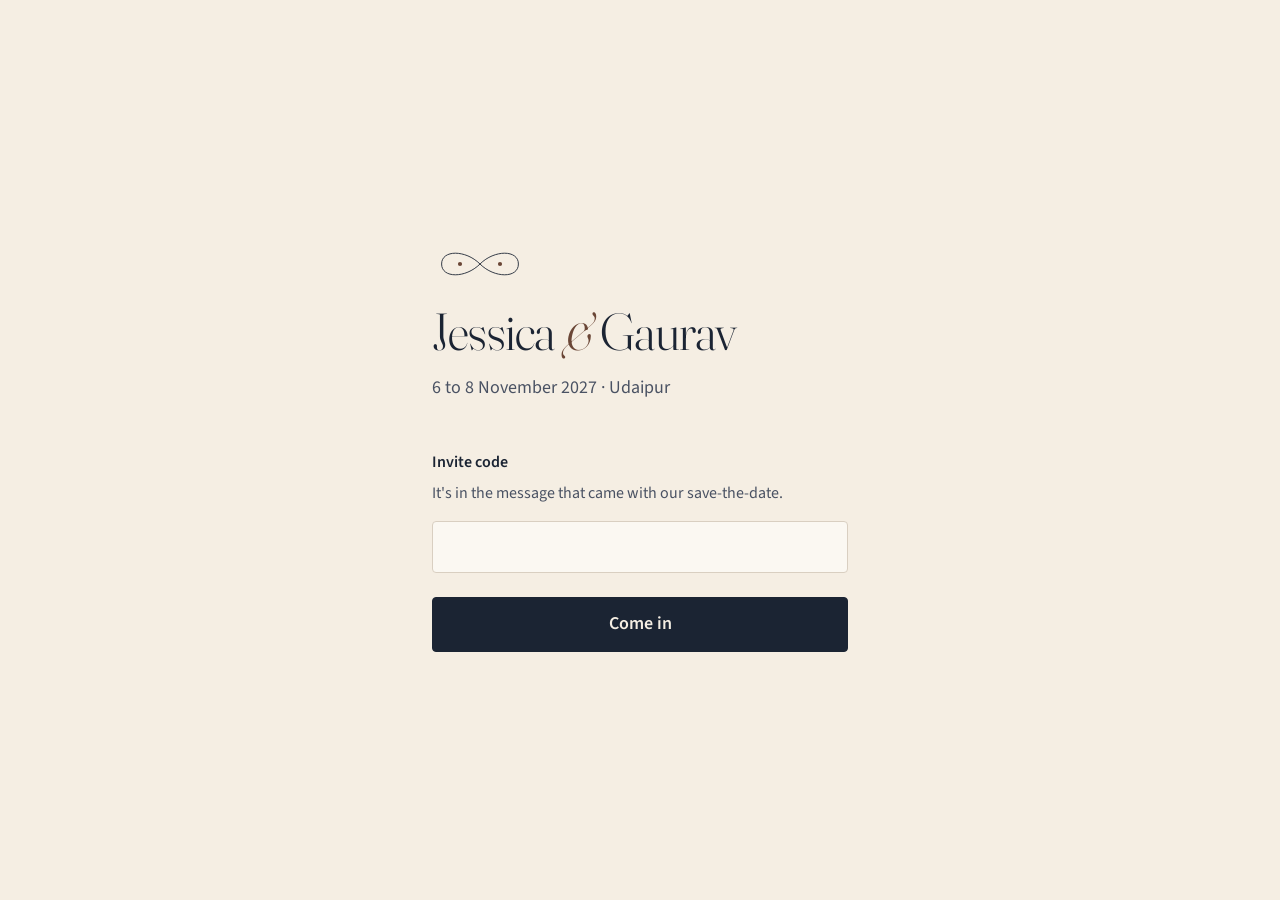
==== commit 01bf5a69: "Rebuild as one save-the-date + RSVP site, with RSVP dashboard - Single page: invite code, hero, coun" ====
--- a/index.html
+++ b/index.html
@@ -1,292 +1,164 @@
 <!doctype html>
-<html lang="en">
+<html lang="en-GB">
 <head>
   <meta charset="utf-8">
   <meta name="viewport" content="width=device-width, initial-scale=1, viewport-fit=cover">
   <meta name="robots" content="noindex, nofollow">
-  <meta name="theme-color" content="#f8f1e4">
-  <title>Jessica &amp; Gaurav · Save the Date</title>
-  <meta name="description" content="A little save-the-date for the people we love.">
+  <meta name="theme-color" content="#f5eee3">
+  <title>Jessica &amp; Gaurav</title>
+  <meta name="description" content="6 to 8 November 2027, Udaipur.">
 
   <link rel="preconnect" href="https://fonts.googleapis.com">
   <link rel="preconnect" href="https://fonts.gstatic.com" crossorigin>
-  <link href="https://fonts.googleapis.com/css2?family=Cormorant+Garamond:ital,wght@0,400;0,500;0,600;1,300;1,400;1,500&display=swap" rel="stylesheet">
+  <link href="https://fonts.googleapis.com/css2?family=Fraunces:ital,opsz,wght@0,9..144,300;0,9..144,400;1,9..144,300;1,9..144,400&family=Source+Sans+3:wght@400;600&display=swap" rel="stylesheet">
+  <link rel="stylesheet" href="tokens.css">
   <link rel="stylesheet" href="styles.css">
+  <link rel="preload" as="image" href="photos/hero.webp" type="image/webp">
 </head>
 <body class="is-locked">
 
-  <!-- ============ GUEST GATE ============ -->
-  <div class="gate" id="gate" role="dialog" aria-modal="true" aria-labelledby="gate-title">
-    <div class="gate__card">
-      <p class="script gate__names" data-copy="namesLine"></p>
-      <span class="rule" aria-hidden="true"></span>
-      <h2 class="caps gate__title" id="gate-title" data-copy="gate.title"></h2>
-      <p class="gate__text" data-copy="gate.text"></p>
+  <!-- ============ INVITE CODE ============ -->
+  <div class="gate" id="gate">
+    <div class="gate__inner">
+      <svg class="loop loop--gate" viewBox="0 0 120 40" aria-hidden="true"><use href="#loop" /></svg>
+      <p class="mark" aria-label="Jessica and Gaurav"><span>Jessica</span> <i>&amp;</i> <span>Gaurav</span></p>
+      <p class="gate__when">6 to 8 November 2027 · Udaipur</p>
+
       <form class="gate__form" id="gate-form" novalidate>
-        <label class="visually-hidden" for="gate-input" data-copy="gate.placeholder"></label>
-        <input class="field__input gate__input" id="gate-input" name="passphrase" type="text"
-               autocomplete="off" autocapitalize="none" spellcheck="false" required>
-        <button class="btn btn--solid" type="submit" data-copy="gate.button"></button>
-        <p class="gate__error" id="gate-error" role="alert" aria-live="polite"></p>
+        <label class="label" for="gate-code">Invite code</label>
+        <p class="hint" id="gate-hint">It's in the message that came with our save-the-date.</p>
+        <input class="input" id="gate-code" name="code" type="text" autocomplete="off" autocapitalize="none"
+               spellcheck="false" aria-describedby="gate-hint gate-error" required>
+        <p class="error" id="gate-error" role="alert"></p>
+        <button class="button" id="gate-submit" type="submit">
+          <span class="button__label">Come in</span>
+          <span class="button__busy">Checking…</span>
+        </button>
       </form>
     </div>
   </div>
 
-  <!-- Drifting petals: off by default (CONFIG.decor.petals) -->
-  <div class="petals" id="petals" aria-hidden="true"></div>
+  <!-- ============ SITE ============ -->
+  <header class="bar" id="bar" hidden>
+    <div class="bar__inner">
+      <a class="bar__mark" href="#top" aria-label="Back to the top">J <i>&amp;</i> G</a>
+      <nav aria-label="Sections">
+        <a href="#story">Our story</a>
+        <a href="#schedule" id="nav-schedule" hidden>Schedule</a>
+        <a href="#rsvp" class="bar__rsvp">RSVP</a>
+      </nav>
+    </div>
+  </header>
 
+  <main id="site" hidden>
 
-  <!--
-    Each screen holds one 9:16 card. Everything inside a card is sized
-    relative to the card, so it fits any phone without being cut off.
-  -->
-  <main class="screens" id="screens">
-
-    <!-- ============ SCREEN 1 · LANDING ============ -->
-    <section class="screen" id="landing" aria-label="We're getting married">
-      <div class="card card--landing">
-        <!-- Toran garland (built by script.js) -->
-        <div class="toran" id="toran" aria-hidden="true"></div>
-
-        <div class="landing__top">
-          <p class="caps eyebrow reveal r-eyebrow" data-copy="landing.eyebrow"></p>
-          <h1 class="names">
-            <span class="script" data-copy="names.first"></span>
-            <span class="script names__amp">&amp;</span>
-            <span class="script" data-copy="names.second"></span>
-          </h1>
-        </div>
-
-        <!-- Lotus-crowned arch frame (original SVG) holding the photo booth strip -->
-        <div class="arch-frame">
-          <svg class="arch-frame__svg" viewBox="0 0 160 404" aria-hidden="true">
-            <path class="arch-frame__fill" d="M5 400 V92 C5 60 34 46 58 34 C70 28 77 20 80 8 C83 20 90 28 102 34 C126 46 155 60 155 92 V400 Z" />
-            <path class="draw draw--gold" pathLength="1" d="M5 400 V92 C5 60 34 46 58 34 C70 28 77 20 80 8 C83 20 90 28 102 34 C126 46 155 60 155 92 V400 Z" />
-            <path class="draw draw--blue" pathLength="1" d="M12 393 V95 C12 66 39 53 61 41 C72 35 78 28 80 19 C82 28 88 35 99 41 C121 53 148 66 148 95 V393 Z" />
-            <g class="bells">
-              <path d="M5 92 V106 M155 92 V106" />
-              <circle cx="5" cy="109.5" r="3.2" />
-              <circle cx="155" cy="109.5" r="3.2" />
-            </g>
-          </svg>
-          <div class="arch-frame__window">
-            <!-- Photo booth strip: swap assets/strip-1..3.jpg -->
-            <div class="strip strip--landing">
-              <img src="assets/strip-1.jpg" alt="Jessica and Gaurav holding each other on a bridge in the park" loading="eager">
-              <img src="assets/strip-2.jpg" alt="Jessica laughing in Gaurav's arms on a wooden bench" loading="eager">
-              <img src="assets/strip-3.jpg" alt="Gaurav kissing Jessica's forehead by the lake" loading="eager">
-              <span class="strip__caption caps" data-copy="initialsLine"></span>
-            </div>
-          </div>
-        </div>
-
-        <a class="open-prompt caps reveal r-prompt" href="#save-the-date" id="open-prompt">
-          <svg viewBox="0 0 24 24" aria-hidden="true"><path d="M6 15l6-6 6 6" /></svg>
-          <span data-copy="landing.prompt"></span>
-        </a>
+    <!-- Hero -->
+    <section class="hero" id="top" aria-labelledby="names">
+      <picture class="hero__photo">
+        <source srcset="photos/hero.webp" type="image/webp">
+        <img src="photos/hero.jpg" width="1100" height="1650" alt="Jessica and Gaurav on a bridge in Central Park" fetchpriority="high">
+      </picture>
+      <div class="hero__text">
+        <h1 class="names" id="names"><span>Jessica</span> <i>&amp;</i> <span>Gaurav</span></h1>
+        <p class="hero__date">6 to 8 November 2027</p>
+        <p class="hero__line"><a href="https://www.royalretreatudaipur.in" target="_blank" rel="noopener">Celebrate with us in the city of lakes at a royal venue</a></p>
+        <p class="hero__venue">The Royal Retreat Resort &amp; Spa, Udaipur</p>
+        <a class="button button--wide" href="#rsvp">RSVP by 15 January 2027</a>
       </div>
     </section>
 
-    <!-- ============ SCREEN 2 · SAVE THE DATE ============ -->
-    <section class="screen" id="save-the-date" aria-label="Save the date">
-      <div class="card card--std">
-        <div class="std">
-          <div class="std__oval reveal r-oval">
-            <svg class="oval-svg" viewBox="0 0 300 400" aria-hidden="true">
-              <path class="oval-svg__scallop" id="oval-scallop" />
-              <ellipse class="oval-svg__inner" cx="150" cy="200" rx="124" ry="170" />
-              <ellipse class="oval-svg__inner oval-svg__inner--fine" cx="150" cy="200" rx="116" ry="162" />
-            </svg>
-            <div class="std__text">
-              <h2 class="script std__title" data-copy="saveTheDate.title"></h2>
-              <p class="std__date" data-copy="saveTheDate.date"></p>
-              <span class="rule rule--short" aria-hidden="true"></span>
-              <p class="caps std__sub" data-copy="saveTheDate.sub"></p>
-            </div>
-          </div>
-
-
-          <!--
-            DECOR SLOT: flowers / ribbon artwork.
-            Set CONFIG.decor.flowers (e.g. "assets/flowers.png") and CONFIG.decor.ribbon
-            in script.js and the images will be placed here. Transparent PNGs work best.
-          -->
-          <div class="decor-slot decor-slot--flowers" id="decor-flowers" aria-hidden="true"></div>
-          <div class="decor-slot decor-slot--ribbon" id="decor-ribbon" aria-hidden="true"></div>
-
-          <!-- Tilted strip: swap assets/strip-4..6.jpg -->
-          <div class="strip strip--tilted reveal r-strip">
-            <img src="assets/strip-4.jpg" alt="Jessica and Gaurav walking up stone steps hand in hand" loading="lazy">
-            <img src="assets/strip-5.jpg" alt="Jessica and Gaurav smiling at each other under the trees" loading="lazy">
-            <img src="assets/strip-6.jpg" alt="Jessica showing her engagement ring" loading="lazy">
-          </div>
-
-          <div class="lockets" aria-hidden="true">
-            <svg class="locket locket--one reveal r-locket-1" viewBox="0 0 100 110"><use href="#locket" /><text x="50" y="72" class="locket__initial" data-copy="names.initials.0"></text></svg>
-            <svg class="locket locket--two reveal r-locket-2" viewBox="0 0 100 110"><use href="#locket" /><text x="50" y="72" class="locket__initial" data-copy="names.initials.1"></text></svg>
-          </div>
-        </div>
-
-        <p class="std__line reveal r-line" data-copy="saveTheDate.line"></p>
+    <!-- Countdown -->
+    <section class="countdown" aria-labelledby="countdown-title">
+      <h2 class="label" id="countdown-title">Until 6 November 2027</h2>
+      <div class="countdown__row" role="timer" aria-live="off">
+        <div><span class="countdown__num" data-unit="days">000</span><span class="countdown__unit">Days</span></div>
+        <div><span class="countdown__num" data-unit="hours">00</span><span class="countdown__unit">Hours</span></div>
+        <div><span class="countdown__num" data-unit="mins">00</span><span class="countdown__unit">Minutes</span></div>
+        <div><span class="countdown__num" data-unit="secs">00</span><span class="countdown__unit">Seconds</span></div>
       </div>
     </section>
 
-    <!-- ============ SCREEN 3 · WHERE & WHEN, COUNTDOWN, RSVP ============ -->
-    <section class="screen" id="details" aria-label="Where, when and RSVP">
-      <div class="card card--details">
+    <!-- Our story -->
+    <section class="story" id="story" aria-labelledby="story-title">
+      <h2 class="heading" id="story-title">Our story</h2>
 
-        <!-- The reveal: the arch draws itself, then the dates and venue are written in -->
-        <div class="venue-arch" id="venue-arch">
-          <svg class="venue-arch__svg" viewBox="0 0 300 400" aria-hidden="true">
-            <path class="venue-arch__fill" d="M2 398 V120 C2 70 60 42 114 22 C132 15 145 9 150 2 C155 9 168 15 186 22 C240 42 298 70 298 120 V398 Z" />
-            <path class="vdraw vdraw--gold" pathLength="1" d="M2 398 V120 C2 70 60 42 114 22 C132 15 145 9 150 2 C155 9 168 15 186 22 C240 42 298 70 298 120 V398 Z" />
-            <path class="vdraw vdraw--blue" pathLength="1" d="M12 388 V123 C12 77 67 51 118 32 C135 25 146 19 150 13 C154 19 165 25 182 32 C233 51 288 77 288 123 V388 Z" />
-          </svg>
-          <div class="venue-arch__inside">
-            <p class="rv rv-2 caps inside__eyebrow" data-copy="reveal.eyebrow"></p>
-            <p class="rv rv-3 inside__days" data-copy="reveal.days"></p>
-            <p class="rv rv-4 caps inside__month" data-copy="reveal.month"></p>
-            <span class="rv rv-5 rule rule--short inside__rule" aria-hidden="true"></span>
-            <div class="inside__venue-wrap" id="venue-revealed" hidden>
-              <p class="script inside__venue" id="venue-name"></p>
-              <p class="rv rv-7 caps inside__city" id="venue-city" hidden></p>
-              <a class="rv rv-7 inside__link" id="venue-link" target="_blank" rel="noopener" hidden></a>
-            </div>
-            <p class="rv rv-6 inside__teaser" id="venue-teaser" data-copy="reveal.teaser"></p>
-          </div>
+      <div class="story__block">
+        <p class="story__text">We met at university in 2018 and got on straight away. Our first date was over hot chocolate.</p>
+        <figure class="story__photo story__photo--tall">
+          <picture><source srcset="photos/story-1.webp" type="image/webp"><img src="photos/story-1.jpg" width="720" height="1080" loading="lazy" alt="Laughing together on a wooden bench in Central Park"></picture>
+        </figure>
+      </div>
+
+      <div class="story__block story__block--pair">
+        <div class="story__words">
+          <p class="story__text">Then life took us in different directions.</p>
+          <svg class="loop loop--story" viewBox="0 0 120 40" aria-hidden="true"><use href="#loop" /></svg>
+          <p class="story__text">In 2021, a message about that hot chocolate turned into a second first date. That's when we found out we lived round the corner from each other in London. It's been home ever since.</p>
         </div>
-
-        <div class="details__lower">
-          <p class="caps eyebrow reveal r-2" data-copy="details.countdownEyebrow"></p>
-          <div class="countdown reveal r-2" id="countdown" role="timer" aria-live="off">
-            <div class="countdown__unit"><span class="countdown__num" data-unit="days">000</span><span class="caps countdown__label" data-copy="details.units.days"></span></div>
-            <div class="countdown__unit"><span class="countdown__num" data-unit="hours">00</span><span class="caps countdown__label" data-copy="details.units.hours"></span></div>
-            <div class="countdown__unit"><span class="countdown__num" data-unit="mins">00</span><span class="caps countdown__label" data-copy="details.units.mins"></span></div>
-            <div class="countdown__unit"><span class="countdown__num" data-unit="secs">00</span><span class="caps countdown__label" data-copy="details.units.secs"></span></div>
-          </div>
-
-          <p class="details__formal reveal r-3" data-copy="details.formalLine"></p>
-
-          <button class="btn btn--solid btn--rsvp reveal r-3" id="rsvp-open" type="button"
-                  aria-haspopup="dialog" aria-controls="rsvp-sheet" data-copy="details.rsvpButton"></button>
-
-          <p class="script signoff reveal r-4" data-copy="signoff"></p>
+        <div class="story__pair">
+          <figure class="story__photo">
+            <picture><source srcset="photos/story-2.webp" type="image/webp"><img src="photos/story-2.jpg" width="640" height="960" loading="lazy" alt="Walking up stone steps hand in hand"></picture>
+          </figure>
+          <figure class="story__photo">
+            <picture><source srcset="photos/story-3.webp" type="image/webp"><img src="photos/story-3.jpg" width="640" height="960" loading="lazy" alt="Under the trees by an old lamppost"></picture>
+          </figure>
         </div>
       </div>
+
+      <div class="story__block story__block--flip">
+        <p class="story__text">Five years on, Gaurav proposed in Central Park on a work trip to New York. Every photo on this page is from that same day.</p>
+        <figure class="story__photo story__photo--tall">
+          <picture><source srcset="photos/story-4.webp" type="image/webp"><img src="photos/story-4.jpg" width="720" height="1080" loading="lazy" alt="By the lake in Central Park"></picture>
+        </figure>
+      </div>
+
+      <div class="reveal-note">
+        <p class="label">About that invite code</p>
+        <p class="reveal-note__text">The second first date was at <i>Dark Sugars</i>, the chocolate shop round the corner.</p>
+      </div>
     </section>
+
+    <!-- RSVP -->
+    <section class="rsvp" id="rsvp" aria-labelledby="rsvp-title">
+      <h2 class="heading" id="rsvp-title">RSVP</h2>
+      <p class="lead">Please RSVP by 15 January 2027. It takes about two minutes.</p>
+      <p><button class="link" id="edit-open" type="button" aria-expanded="false" aria-controls="lookup">Already replied? Update your RSVP</button></p>
+
+      <form class="lookup" id="lookup" novalidate hidden>
+        <label class="label" for="lookup-email">The email you used</label>
+        <input class="input" id="lookup-email" type="email" autocomplete="email" inputmode="email">
+        <p class="error" id="lookup-error" role="alert"></p>
+        <button class="button button--quiet" id="lookup-submit" type="submit">
+          <span class="button__label">Find my RSVP</span>
+          <span class="button__busy">Looking…</span>
+        </button>
+      </form>
+
+      <p class="notice" id="form-notice" role="status" hidden></p>
+
+      <!-- Built by script.js; each step is shown one at a time -->
+      <form class="form" id="rsvp-form" novalidate></form>
+
+      <div class="done" id="done" hidden tabindex="-1"></div>
+    </section>
+
+    <!-- Schedule: filled in only after a "yes" RSVP -->
+    <section class="schedule" id="schedule" aria-labelledby="schedule-title" hidden></section>
+
+    <footer class="footer">
+      <p class="bar__mark">J <i>&amp;</i> G</p>
+      <p>Udaipur · November 2027</p>
+    </footer>
   </main>
 
-  <!-- ============ RSVP SHEET (slides up over the card) ============ -->
-  <div class="sheet" id="rsvp-sheet" role="dialog" aria-modal="true" aria-labelledby="rsvp-title" hidden>
-    <div class="sheet__backdrop" data-close></div>
-    <div class="sheet__panel">
-      <button class="sheet__close" type="button" data-close>
-        <svg viewBox="0 0 24 24" aria-hidden="true"><path d="M6 6l12 12M18 6L6 18" /></svg>
-        <span class="visually-hidden" data-copy="rsvp.close"></span>
-      </button>
-      <div class="sheet__scroll" id="sheet-scroll">
-
-        <form class="rsvp" id="rsvp-form" novalidate>
-          <h2 class="script rsvp__title" id="rsvp-title" data-copy="rsvp.title"></h2>
-          <p class="rsvp__intro" data-copy="rsvp.intro"></p>
-
-          <!-- Honeypot: real guests never see or fill this -->
-          <div class="hp" aria-hidden="true">
-            <label for="rsvp-website">Website</label>
-            <input id="rsvp-website" name="website" type="text" tabindex="-1" autocomplete="off">
-          </div>
-
-          <div class="field">
-            <label class="field__label caps" for="rsvp-name" data-copy="rsvp.name.label"></label>
-            <input class="field__input" id="rsvp-name" name="name" type="text" autocomplete="name" required>
-            <p class="field__error" data-error-for="name"></p>
-          </div>
-
-          <fieldset class="field">
-            <legend class="field__label caps" data-copy="rsvp.attending.label"></legend>
-            <div class="choices">
-              <label class="choice"><input type="radio" name="attending" value="Yes" required><span data-copy="rsvp.attending.yes"></span></label>
-              <label class="choice"><input type="radio" name="attending" value="No"><span data-copy="rsvp.attending.no"></span></label>
-            </div>
-            <p class="field__error" data-error-for="attending"></p>
-          </fieldset>
-
-          <div class="if-attending" id="if-attending" hidden>
-            <div class="field">
-              <label class="field__label caps" for="rsvp-party" data-copy="rsvp.party.label"></label>
-              <select class="field__input field__select" id="rsvp-party" name="partySize"></select>
-            </div>
-
-            <div class="field" id="field-others" hidden>
-              <label class="field__label caps" for="rsvp-others" data-copy="rsvp.others.label"></label>
-              <p class="field__hint" id="rsvp-others-hint" data-copy="rsvp.others.hint"></p>
-              <textarea class="field__input" id="rsvp-others" name="otherGuests" rows="2" aria-describedby="rsvp-others-hint"></textarea>
-              <p class="field__error" data-error-for="otherGuests"></p>
-            </div>
-
-            <div class="field">
-              <label class="field__label caps" for="rsvp-dietary" data-copy="rsvp.dietary.label"></label>
-              <p class="field__hint" id="rsvp-dietary-hint" data-copy="rsvp.dietary.hint"></p>
-              <textarea class="field__input" id="rsvp-dietary" name="dietary" rows="2" aria-describedby="rsvp-dietary-hint"></textarea>
-            </div>
-
-            <fieldset class="field" id="field-solo" hidden>
-              <legend class="field__label caps" data-copy="rsvp.solo.label"></legend>
-              <p class="field__hint" data-copy="rsvp.solo.hint"></p>
-              <div class="choices choices--stacked" id="solo-choices"></div>
-              <p class="field__error" data-error-for="solo"></p>
-            </fieldset>
-          </div>
-
-          <div class="field">
-            <label class="field__label caps" for="rsvp-message" data-copy="rsvp.message.label"></label>
-            <p class="field__hint" id="rsvp-message-hint" data-copy="rsvp.message.hint"></p>
-            <textarea class="field__input" id="rsvp-message" name="message" rows="3" aria-describedby="rsvp-message-hint"></textarea>
-          </div>
-
-          <p class="rsvp__error" id="rsvp-error" role="alert" hidden></p>
-
-          <button class="btn btn--solid btn--wide" id="rsvp-submit" type="submit">
-            <span class="btn__label" data-copy="rsvp.submit"></span>
-            <span class="btn__sending" data-copy="rsvp.sending"></span>
-          </button>
-        </form>
-
-        <div class="thanks" id="rsvp-thanks" hidden tabindex="-1">
-          <p class="script thanks__title" id="thanks-title"></p>
-          <p class="thanks__text" id="thanks-text"></p>
-          <span class="rule rule--short" aria-hidden="true"></span>
-          <p class="thanks__update" data-copy="thanks.update"></p>
-          <button class="link-button" id="rsvp-again" type="button" data-copy="thanks.again"></button>
-        </div>
-
-      </div>
-    </div>
-  </div>
-
-  <!-- Shared SVG artwork (all original). Colours come from CSS variables in styles.css. -->
+  <!-- The loop: one line around two dots that always comes back to where it started -->
   <svg width="0" height="0" style="position:absolute" aria-hidden="true" focusable="false">
-    <defs>
-      <linearGradient id="gold-grad" x1="0" y1="0" x2="1" y2="1">
-        <stop offset="0" style="stop-color: var(--gold-soft)" />
-        <stop offset="0.5" style="stop-color: var(--gold)" />
-        <stop offset="1" style="stop-color: var(--gold-soft)" />
-      </linearGradient>
-      <linearGradient id="enamel-grad" x1="0" y1="0" x2="0.4" y2="1">
-        <stop offset="0" style="stop-color: var(--dusty-blue)" />
-        <stop offset="1" style="stop-color: var(--navy-soft)" />
-      </linearGradient>
-
-
-      <!-- Heart locket, blue enamel with gold edge -->
-      <symbol id="locket" viewBox="0 0 100 110">
-        <circle cx="50" cy="12" r="6" fill="none" stroke="url(#gold-grad)" stroke-width="2" />
-        <path d="M50 104 C 22 84, 6 66, 6 46 C 6 30, 17 20, 31 20 C 40 20, 46 25, 50 32 C 54 25, 60 20, 69 20 C 83 20, 94 30, 94 46 C 94 66, 78 84, 50 104 Z"
-              fill="url(#enamel-grad)" stroke="url(#gold-grad)" stroke-width="3" />
-        <path d="M50 94 C 27 78, 14 63, 14 47 C 14 35, 22 28, 32 28 C 40 28, 46 33, 50 40 C 54 33, 60 28, 68 28 C 78 28, 86 35, 86 47 C 86 63, 73 78, 50 94 Z"
-              fill="none" stroke="url(#gold-grad)" stroke-width="0.9" stroke-dasharray="1.5 2.5" />
-      </symbol>
-    </defs>
+    <symbol id="loop" viewBox="0 0 120 40">
+      <path d="M60 20 C 78 2, 108 2, 108 20 C 108 38, 78 38, 60 20 C 42 2, 12 2, 12 20 C 12 38, 42 38, 60 20 Z"
+            fill="none" stroke="#1b2433" stroke-width="1.1" />
+      <circle cx="35" cy="20" r="2.6" fill="#6a4636" />
+      <circle cx="85" cy="20" r="2.6" fill="#6a4636" />
+    </symbol>
   </svg>
 
   <script src="script.js"></script>
--- a/tokens.css
+++ b/tokens.css
@@ -0,0 +1,63 @@
+/* ==========================================================================
+   Jessica & Gaurav · design tokens
+   Direction A, "Back to each other".
+
+   Everything on the site reads from this file. Each value has a reason;
+   if you can't say why something is here, it shouldn't be.
+   ========================================================================== */
+
+:root {
+  /* ---- Colour: three colours and one neutral ------------------------------ */
+  --navy:  #1b2433;  /* Ink. The navy of our engagement photos. Text, buttons. */
+  --cream: #f5eee3;  /* Paper. Warm, like the photos' linen. Page background. */
+  --cocoa: #6a4636;  /* Accent. The hot chocolate. Only for the "&", the one
+                        italic reveal, and focus/selection. Never for big areas. */
+  --stone: #d9cfc1;  /* Neutral. Lines, borders, quiet fills. */
+
+  /* Tints of the above (not new colours) */
+  --navy-soft: #4a5263;   /* secondary text: navy at reading contrast on cream */
+  --paper: #fbf8f2;       /* inputs and the RSVP card: a lighter cream */
+  --error: #8a2f24;       /* errors only: a darker cocoa so it stays in family */
+
+  /* ---- Type --------------------------------------------------------------- */
+  /* One display face, one accent (its italic), one body face. */
+  --font-display: "Fraunces", Georgia, "Times New Roman", serif;
+                  /* high contrast at large sizes, soft and a bit playful */
+  --font-body: "Source Sans 3", "Segoe UI", Roboto, Helvetica, Arial, sans-serif;
+                  /* humanist, calm, very readable for older guests */
+
+  /* Scale (ratio ~1.33). Body never below 18px: some guests are in their 80s. */
+  --step--1: 1rem;                               /* labels, small print (16px) */
+  --step-0:  1.125rem;                           /* body (18px) */
+  --step-1:  1.375rem;                           /* lead text */
+  --step-2:  clamp(1.75rem, 5vw, 2.25rem);       /* section headings */
+  --step-3:  clamp(2.25rem, 7vw, 3.25rem);       /* big numbers, sub-heads */
+  --step-4:  clamp(3rem, 13vw, 6rem);            /* our names */
+  --leading: 1.6;
+  --label-tracking: 0.12em;                      /* uppercase labels only */
+
+  /* ---- Space (8px base) -------------------------------------------------- */
+  --s1: 8px;  --s2: 16px;  --s3: 24px;  --s4: 32px;
+  --s5: 48px; --s6: 72px;  --s7: 112px;
+  --gutter: 20px;          /* side margin on phones; wider on desktop */
+  --measure: 34rem;        /* reading width, about 65 characters */
+  --page: 1120px;          /* widest the layout gets */
+
+  /* ---- Touch -------------------------------------------------------------- */
+  --tap: 52px;             /* minimum height for anything you tap */
+  --radius: 4px;           /* barely rounded: crisp, not bubbly */
+  --line: 1px solid var(--stone);
+
+  /* ---- Motion ------------------------------------------------------------- */
+  --ease: cubic-bezier(0.22, 0.61, 0.36, 1);     /* slow ease-out, never bouncy */
+  --dur: 0.9s;
+
+  /* ---- Motif: the loop ----------------------------------------------------
+     One continuous line around two dots: it always comes back to where it
+     started. Rules: navy line, cocoa dots, never filled, never animated,
+     at most twice per page (sign-in mark, and once in our story). */
+}
+
+@media (min-width: 768px) {
+  :root { --gutter: 40px; }
+}
--- a/styles.css
+++ b/styles.css
@@ -1,894 +1,430 @@
 /* ==========================================================================
-   Jessica & Gaurav · Save the Date
-   All colours, fonts and timings live in :root. Change them here.
-
-   Layout: every screen is a 9:16 card. Inside a card, sizes use `cqw`
-   (1cqw = 1% of the card's width), so the whole design scales together
-   and fits any phone without anything being cut off.
+   Jessica & Gaurav · layout and components
+   Every colour, size and space comes from tokens.css.
+   Layout idea: an editorial scroll. One big photo, generous space, text set
+   like a well-made book, and nothing on the page that isn't needed.
    ========================================================================== */
 
-:root {
-  /* Paper */
-  --paper: #f8f1e4;
-  --paper-light: #fcf8f0;
-  --paper-deep: #f1e6d1;
-  --linen: #e9dcc4;            /* table colour around the card on wide screens */
-  --paper-shadow: rgba(74, 56, 30, 0.22);
-
-  /* Blues: soft navy ink and dusty blues from our engagement outfits */
-  --navy: #253559;
-  --navy-soft: #3c4f7c;
-  --royal: #445f94;
-  --dusty-blue: #6f8bb6;
-  --dusty-blue-soft: #b4c4dc;
-  --blue-mist: #e5ebf3;
-
-
-  /* Warm accents */
-  --gold: #b48f55;
-  --gold-soft: #d9c28c;
-  --gold-faint: rgba(180, 143, 85, 0.4);
-  --saffron: #d4a24c;
-  --petal-blush: #f1d9d2;
-
-  /* States */
-  --error: #9a4a4a;
-
-  /* Type */
-  --font-script: "Cormorant Garamond", "Cormorant", Georgia, serif;  /* used in italic for names and headings */
-  --font-serif: "Cormorant Garamond", "Cormorant", Georgia, serif;
-  --caps-tracking: 0.22em;
-
-  /* Motion: slow, soft, never bouncy */
-  --ease-out: cubic-bezier(0.22, 0.61, 0.36, 1);
-  --ease-soft: cubic-bezier(0.33, 0, 0.2, 1);
-  --dur-slow: 1.4s;
-  --dur: 1.1s;
-  --dur-quick: 0.8s;
-
-  /* The 9:16 card */
-  --card-w: min(100vw, 56.25vh);
-  --card-h: calc(var(--card-w) * 16 / 9);
-}
-@supports (height: 1dvh) {
-  :root { --card-w: min(100vw, 56.25dvh); }
-}
-
-/* --------------------------------------------------------------------------
-   Base
-   -------------------------------------------------------------------------- */
 *, *::before, *::after { box-sizing: border-box; }
 
-html, body { height: 100%; }
+html {
+  scroll-behavior: smooth;
+  scroll-padding-top: 72px;
+  -webkit-text-size-adjust: 100%;
+}
 
 body {
   margin: 0;
+  background: var(--cream);
   color: var(--navy);
-  background-color: var(--paper);
-  background-image:
-    url("assets/paper-texture.png"),
-    radial-gradient(120% 70% at 50% 0%, var(--paper-light) 0%, transparent 65%),
-    linear-gradient(180deg, var(--paper) 0%, var(--paper-deep) 100%);
-  background-attachment: fixed;
-  font-family: var(--font-serif);
-  font-size: 18px;
-  line-height: 1.5;
-  font-variant-numeric: lining-nums;   /* keeps 6 · 7 · 8 on one line */
-  font-feature-settings: "lnum" 1;
+  font-family: var(--font-body);
+  font-size: var(--step-0);
+  line-height: var(--leading);
   -webkit-font-smoothing: antialiased;
-  text-rendering: optimizeLegibility;
-  overflow: hidden;
-}
-
-img { display: block; max-width: 100%; }
-
+}
+body.is-locked { overflow: hidden; }
+
+img { display: block; max-width: 100%; height: auto; }
 button, input, select, textarea { font: inherit; color: inherit; }
-
-.script {
-  font-family: var(--font-script);
+a { color: inherit; text-underline-offset: 0.2em; text-decoration-thickness: 1px; }
+[hidden] { display: none !important; }
+::selection { background: var(--cocoa); color: var(--cream); }
+:focus-visible { outline: 2px solid var(--cocoa); outline-offset: 3px; }
+
+h1, h2, h3, p { margin: 0; }
+
+/* ---------- Type roles ---------- */
+.heading {
+  font-family: var(--font-display);
+  font-variation-settings: "opsz" 144;
+  font-weight: 300;
+  font-size: var(--step-3);
+  line-height: 1.05;
+  letter-spacing: -0.015em;
+  text-wrap: balance;
+}
+.label {
+  display: block;
+  font-size: var(--step--1);
+  font-weight: 600;
+  line-height: 1.4;
+}
+.hint { font-size: var(--step--1); color: var(--navy-soft); line-height: 1.5; }
+.lead { font-size: var(--step-1); line-height: 1.5; color: var(--navy-soft); }
+.error { color: var(--error); font-size: var(--step--1); font-weight: 600; }
+.error:empty { display: none; }
+.sr { position: absolute !important; width: 1px; height: 1px; margin: -1px; padding: 0; overflow: hidden; clip: rect(0 0 0 0); white-space: nowrap; border: 0; }
+
+/* The accent: italic Fraunces in cocoa. Only for "&" and the one reveal. */
+.mark i, .names i, .bar__mark i, .reveal-note i {
+  font-family: var(--font-display);
   font-style: italic;
-  font-weight: 400;
-  letter-spacing: 0.01em;
-  line-height: 1.1;
-}
-
-.caps {
-  font-family: var(--font-serif);
-  font-variant: small-caps;
-  text-transform: lowercase;
-  letter-spacing: var(--caps-tracking);
-  font-weight: 600;
-  color: var(--royal);
-}
-
-.eyebrow { margin: 0; }
-
-/* Divider: a soft gold hairline */
-.rule {
-  display: block;
-  width: 150px;
-  height: 1px;
-  margin: 1.2rem auto;
-  background: linear-gradient(90deg, transparent, var(--gold) 30%, var(--gold) 70%, transparent);
-}
-.rule--short { width: 110px; margin: 0.9rem auto; }
-
-.visually-hidden {
-  position: absolute !important;
-  width: 1px; height: 1px;
-  padding: 0; margin: -1px;
-  overflow: hidden; clip: rect(0 0 0 0);
-  white-space: nowrap; border: 0;
-}
-
-:focus-visible {
-  outline: 1px solid var(--royal);
-  outline-offset: 4px;
-}
-
-/* Buttons: soft ink with a fine gold inner line */
-.btn {
+  font-weight: 300;
+  color: var(--cocoa);
+}
+
+/* ---------- The loop ---------- */
+.loop { display: block; height: auto; }
+.loop--gate { width: 96px; margin-bottom: var(--s3); }
+.loop--story { width: 88px; margin: var(--s3) 0; }
+
+/* ---------- Buttons ---------- */
+.button {
   display: inline-flex;
   align-items: center;
   justify-content: center;
-  min-height: 48px;
-  padding: 10px 30px;
+  gap: var(--s1);
+  min-height: var(--tap);
+  padding: 12px var(--s4);
   border: 1px solid var(--navy);
-  border-radius: 999px;
-  background: transparent;
+  border-radius: var(--radius);
+  background: var(--navy);
+  color: var(--cream);
+  font-size: var(--step-0);
+  font-weight: 600;
+  text-decoration: none;
+  cursor: pointer;
+  transition: background-color 0.3s var(--ease), color 0.3s var(--ease);
+}
+.button:hover { background: var(--navy-soft); border-color: var(--navy-soft); }
+.button--quiet { background: transparent; color: var(--navy); }
+.button--quiet:hover { background: var(--navy); color: var(--cream); }
+.button--wide { width: 100%; }
+.button[disabled] { opacity: 0.6; cursor: progress; }
+.button__busy { display: none; }
+.button.is-busy .button__label { display: none; }
+.button.is-busy .button__busy { display: inline; }
+
+.link {
+  min-height: var(--tap);
+  padding: 0;
+  border: 0;
+  background: none;
   color: var(--navy);
-  font-family: var(--font-serif);
-  font-style: italic;
-  font-weight: 500;
-  font-size: 1.15rem;
-  letter-spacing: 0.02em;
+  font-weight: 600;
+  text-decoration: underline;
+  text-underline-offset: 0.2em;
   cursor: pointer;
-  transition: background-color var(--dur-quick) var(--ease-out), color var(--dur-quick) var(--ease-out), opacity var(--dur-quick) var(--ease-out);
-}
-.btn--solid {
-  background: var(--navy);
-  color: var(--paper-light);
-  box-shadow: inset 0 0 0 3px var(--navy), inset 0 0 0 4px var(--gold-soft);
-}
-.btn--solid:hover { background: var(--navy-soft); box-shadow: inset 0 0 0 3px var(--navy-soft), inset 0 0 0 4px var(--gold-soft); }
-.btn--wide { width: 100%; }
-.btn[disabled] { opacity: 0.6; cursor: progress; }
-.btn__sending { display: none; }
-.btn.is-sending .btn__label { display: none; }
-.btn.is-sending .btn__sending { display: inline; }
-
-.link-button {
-  background: none;
-  border: 0;
-  padding: 8px;
-  cursor: pointer;
-  color: var(--royal);
-  font-style: italic;
-  font-size: 1.1rem;
-  border-bottom: 1px solid var(--gold-faint);
-}
-
-/* --------------------------------------------------------------------------
-   Gate
-   -------------------------------------------------------------------------- */
+}
+
+/* ---------- Inputs ---------- */
+.input {
+  width: 100%;
+  min-height: var(--tap);
+  padding: 12px 14px;
+  border: var(--line);
+  border-radius: var(--radius);
+  background: var(--paper);
+  font-size: var(--step-0);
+  line-height: 1.4;
+}
+.input:focus { outline: none; border-color: var(--navy); box-shadow: 0 0 0 1px var(--navy); }
+textarea.input { min-height: 112px; resize: vertical; }
+select.input {
+  appearance: none;
+  -webkit-appearance: none;
+  padding-right: 40px;
+  background-image: linear-gradient(45deg, transparent 50%, var(--navy) 50%), linear-gradient(135deg, var(--navy) 50%, transparent 50%);
+  background-position: calc(100% - 20px) 55%, calc(100% - 14px) 55%;
+  background-size: 6px 6px;
+  background-repeat: no-repeat;
+}
+.has-error .input { border-color: var(--error); }
+
+/* ---------- Gate ---------- */
 .gate {
   position: fixed;
   inset: 0;
   z-index: 50;
+  overflow-y: auto;
   display: grid;
   place-items: center;
-  padding: 24px 16px;
-  background: inherit;
-  transition: opacity var(--dur) var(--ease-out), visibility 0s linear var(--dur);
+  padding: max(var(--s4), env(safe-area-inset-top)) var(--gutter) max(var(--s4), env(safe-area-inset-bottom));
+  background: var(--cream);
+  transition: opacity var(--dur) var(--ease), visibility 0s linear var(--dur);
 }
 .gate.is-leaving { opacity: 0; visibility: hidden; }
-.gate[hidden] { display: none; }
-
-.gate__card {
-  position: relative;
-  width: min(100%, 370px);
-  text-align: center;
-  padding: 52px 26px 30px;
-  border: 1px solid var(--gold);
-  outline: 1px solid var(--dusty-blue-soft);
-  outline-offset: -8px;
-  border-radius: 185px 185px 6px 6px;
-  background: var(--paper-light) url("assets/paper-texture.png");
-  box-shadow: 0 24px 60px -32px var(--paper-shadow);
-  animation: fade-up var(--dur-slow) var(--ease-out) both;
-}
-.gate__names { margin: 0.6rem 0 0; font-size: 2.5rem; color: var(--navy); }
-.gate__title { margin: 0 0 0.6rem; font-size: 1.05rem; }
-.gate__text { margin: 0 0 1.4rem; color: var(--navy-soft); font-style: italic; font-size: 1.1rem; }
-.gate__form { display: grid; gap: 14px; }
-.gate__input { text-align: center; }
-.gate__error { min-height: 1.4em; margin: 0; color: var(--error); font-style: italic; }
-
-body.is-locked .screens,
-body.is-locked .petals { visibility: hidden; }
-
-/* --------------------------------------------------------------------------
-   Optional drifting petals (off unless CONFIG.decor.petals > 0)
-   -------------------------------------------------------------------------- */
-.petals { position: fixed; inset: 0; z-index: 5; pointer-events: none; overflow: hidden; }
-.petal {
-  position: absolute;
+.gate__inner { width: min(100%, 26rem); }
+.mark {
+  font-family: var(--font-display);
+  font-variation-settings: "opsz" 144;
+  font-weight: 300;
+  font-size: var(--step-3);
+  line-height: 1.05;
+  letter-spacing: -0.015em;
+}
+.gate__when { margin: var(--s2) 0 var(--s5); color: var(--navy-soft); }
+.gate__form { display: grid; gap: var(--s1); }
+.gate__form .input { margin-top: var(--s1); }
+.gate__form .button { margin-top: var(--s2); }
+
+/* ---------- Top bar ---------- */
+.bar {
+  position: sticky;
   top: 0;
-  left: var(--x);
-  width: var(--s);
-  height: calc(var(--s) * 1.5);
-  border-radius: 0 100% 0 100%;
-  background: linear-gradient(135deg, var(--blue-mist), var(--dusty-blue-soft));
-  opacity: 0;
-  animation: petal-fall var(--d) linear var(--delay) infinite;
-}
-.petal--blush { background: linear-gradient(135deg, #fff6f3, var(--petal-blush)); }
-@keyframes petal-fall {
-  0%   { opacity: 0;   transform: translate3d(0, -8vh, 0) rotate(0deg); }
-  10%  { opacity: 0.6; }
-  85%  { opacity: 0.5; }
-  100% { opacity: 0;   transform: translate3d(var(--drift), 108vh, 0) rotate(var(--r)); }
-}
-
-/* --------------------------------------------------------------------------
-   Screens and the 9:16 card
-   -------------------------------------------------------------------------- */
-.screens {
-  height: 100vh;
-  overflow-y: auto;
-  overflow-x: hidden;
-  scroll-snap-type: y mandatory;
-  scroll-behavior: smooth;
-  -webkit-overflow-scrolling: touch;
-}
-.screen {
-  height: 100vh;
+  z-index: 20;
+  background: var(--cream);
+  border-bottom: var(--line);
+  padding-top: env(safe-area-inset-top, 0px);
+}
+.bar__inner {
+  max-width: var(--page);
+  margin: 0 auto;
+  padding: 0 var(--gutter);
+  min-height: 60px;
+  display: flex;
+  align-items: center;
+  justify-content: space-between;
+  gap: var(--s2);
+}
+.bar__mark {
+  font-family: var(--font-display);
+  font-variation-settings: "opsz" 144;
+  font-weight: 300;
+  font-size: 1.5rem;
+  text-decoration: none;
+  white-space: nowrap;
+}
+.bar nav { display: flex; align-items: center; gap: var(--s3); }
+.bar nav a {
+  display: inline-flex;
+  align-items: center;
+  min-height: 44px;
+  font-size: var(--step--1);
+  font-weight: 600;
+  text-decoration: none;
+}
+.bar nav a:hover { text-decoration: underline; }
+.bar__rsvp { padding: 0 var(--s2); border: 1px solid var(--navy); border-radius: var(--radius); }
+
+/* ---------- Sections ---------- */
+main > section {
+  max-width: var(--page);
+  margin: 0 auto;
+  padding: var(--s6) var(--gutter);
+}
+main > section + section { border-top: var(--line); }
+
+/* ---------- Hero ---------- */
+.hero { display: grid; gap: var(--s4); padding-top: 0 !important; }
+.hero__photo { margin: 0 calc(var(--gutter) * -1); }
+.hero__photo img {
+  width: 100%;
+  aspect-ratio: 4 / 5;
+  object-fit: cover;
+  object-position: 50% 62%;
+}
+.hero__text { display: grid; gap: var(--s2); align-content: center; }
+.names {
+  font-family: var(--font-display);
+  font-variation-settings: "opsz" 144;
+  font-weight: 300;
+  font-size: var(--step-4);
+  line-height: 0.98;
+  letter-spacing: -0.025em;
+}
+.names span { white-space: nowrap; }
+.hero__date {
+  margin-top: var(--s1);
+  font-family: var(--font-display);
+  font-variation-settings: "opsz" 48;
+  font-size: var(--step-2);
+  line-height: 1.2;
+}
+.hero__line { font-size: var(--step-1); line-height: 1.45; }
+.hero__venue { color: var(--navy-soft); }
+.hero .button { margin-top: var(--s3); }
+
+@media (min-width: 900px) {
+  .hero {
+    grid-template-columns: 1fr 1fr;
+    gap: var(--s6);
+    align-items: center;
+    padding-top: var(--s5) !important;
+  }
+  .hero__photo { margin: 0; order: 2; }
+  .hero__photo img { aspect-ratio: 3 / 4; max-height: 82vh; }
+  .hero .button { justify-self: start; width: auto; }
+}
+
+/* ---------- Countdown ---------- */
+.countdown { display: grid; gap: var(--s2); }
+.countdown__row {
+  display: grid;
+  grid-template-columns: repeat(4, minmax(0, 1fr));
+  gap: var(--s2);
+  max-width: 40rem;
+}
+.countdown__row > div { display: grid; }
+.countdown__num {
+  font-family: var(--font-display);
+  font-variation-settings: "opsz" 144;
+  font-weight: 300;
+  font-size: var(--step-3);
+  line-height: 1.1;
+  font-variant-numeric: lining-nums tabular-nums;
+}
+.countdown__unit { font-size: var(--step--1); color: var(--navy-soft); }
+
+/* ---------- Our story ---------- */
+.story { display: grid; gap: var(--s6); }
+.story__block { display: grid; gap: var(--s4); align-items: center; }
+.story__text {
+  max-width: var(--measure);
+  font-family: var(--font-display);
+  font-variation-settings: "opsz" 36;
+  font-weight: 300;
+  font-size: var(--step-1);
+  line-height: 1.55;
+}
+.story__words .story__text + .story__text { margin-top: var(--s3); }
+.story__photo { margin: 0; }
+.story__photo img { width: 100%; aspect-ratio: 4 / 5; object-fit: cover; background: var(--stone); }
+.story__pair { display: grid; grid-template-columns: 1fr 1fr; gap: var(--s2); }
+.story__pair img { aspect-ratio: 2 / 3; }
+
+@media (min-width: 900px) {
+  .story__block { grid-template-columns: 1fr 1fr; gap: var(--s6); }
+  .story__photo--tall { max-width: 440px; justify-self: end; }
+  .story__block--flip .story__photo--tall { order: -1; justify-self: start; }
+}
+
+.reveal-note {
+  padding-top: var(--s4);
+  border-top: var(--line);
+  display: grid;
+  gap: var(--s2);
+  max-width: 40rem;
+}
+.reveal-note__text {
+  font-family: var(--font-display);
+  font-variation-settings: "opsz" 72;
+  font-weight: 300;
+  font-size: var(--step-2);
+  line-height: 1.3;
+}
+
+/* ---------- RSVP ---------- */
+.rsvp { display: grid; gap: var(--s3); }
+.rsvp > * { max-width: 40rem; }
+.lookup, .form, .done {
+  display: grid;
+  gap: var(--s2);
+  padding: var(--s4) var(--s3);
+  background: var(--paper);
+  border: var(--line);
+  border-radius: var(--radius);
+}
+.notice { padding: var(--s2) var(--s3); border-left: 3px solid var(--cocoa); background: var(--paper); }
+
+.step { display: grid; gap: var(--s4); border: 0; margin: 0; padding: 0; min-width: 0; }
+.step__count { font-size: var(--step--1); color: var(--navy-soft); }
+.step__title {
+  font-family: var(--font-display);
+  font-variation-settings: "opsz" 72;
+  font-weight: 300;
+  font-size: var(--step-2);
+  line-height: 1.2;
+  padding: 0;
+}
+.field { display: grid; gap: var(--s1); min-width: 0; border: 0; margin: 0; padding: 0; }
+.field legend { padding: 0; margin-bottom: var(--s1); }
+.phone { display: grid; grid-template-columns: minmax(7.5rem, 38%) 1fr; gap: var(--s1); }
+
+.choices { display: grid; gap: var(--s1); }
+.choice {
+  display: flex;
+  align-items: center;
+  gap: var(--s2);
+  min-height: var(--tap);
+  padding: 12px var(--s2);
+  border: var(--line);
+  border-radius: var(--radius);
+  background: var(--cream);
+  cursor: pointer;
+  line-height: 1.35;
+}
+.choice input { width: 22px; height: 22px; margin: 0; flex: 0 0 auto; accent-color: var(--navy); }
+.choice:has(input:checked) { border-color: var(--navy); box-shadow: 0 0 0 1px var(--navy); background: var(--paper); }
+
+.chips { display: grid; grid-template-columns: repeat(4, 1fr); gap: var(--s1); }
+.chip { position: relative; }
+.chip input { position: absolute; opacity: 0; inset: 0; margin: 0; cursor: pointer; }
+.chip span {
   display: grid;
   place-items: center;
-  scroll-snap-align: start;
-  scroll-snap-stop: always;
-}
-@supports (height: 1dvh) {
-  .screens, .screen { height: 100dvh; }
-}
-
-.card {
-  position: relative;
-  width: var(--card-w);
-  height: calc(var(--card-w) * 16 / 9);
-  container-type: size;
-  /* 1% of the card's width, for the card's own padding (cqw there would
-     measure the window, not the card) */
-  --u: calc(var(--card-w) / 100);
+  min-height: var(--tap);
+  border: var(--line);
+  border-radius: var(--radius);
+  background: var(--cream);
+  font-size: var(--step-1);
+  font-variant-numeric: tabular-nums;
+}
+.chip input:checked + span { background: var(--navy); border-color: var(--navy); color: var(--cream); }
+.chip input:focus-visible + span { outline: 2px solid var(--cocoa); outline-offset: 2px; }
+
+.step__nav { display: flex; gap: var(--s2); flex-wrap: wrap; }
+.step__nav .button { flex: 1 1 10rem; }
+
+.hp { position: absolute; left: -9999px; width: 1px; height: 1px; overflow: hidden; }
+
+.form__error {
+  padding: var(--s2);
+  border-left: 3px solid var(--error);
+  background: var(--cream);
+  color: var(--error);
+  font-weight: 600;
+}
+
+/* ---------- Confirmation ---------- */
+.done:focus { outline: none; }
+.done__title {
+  font-family: var(--font-display);
+  font-variation-settings: "opsz" 144;
+  font-weight: 300;
+  font-size: var(--step-3);
+  line-height: 1.1;
+}
+.summary { margin: 0; display: grid; gap: var(--s2); }
+.summary div { display: grid; gap: 2px; padding-bottom: var(--s2); border-bottom: var(--line); }
+.summary dt { font-size: var(--step--1); color: var(--navy-soft); }
+.summary dd { margin: 0; overflow-wrap: anywhere; }
+
+/* ---------- Schedule ---------- */
+.schedule { display: grid; gap: var(--s4); }
+.days { display: grid; gap: 0; border-top: var(--line); max-width: 48rem; }
+.day { display: grid; gap: var(--s1); padding: var(--s3) 0; border-bottom: var(--line); }
+.day h3 {
+  font-family: var(--font-display);
+  font-variation-settings: "opsz" 72;
+  font-weight: 300;
+  font-size: var(--step-2);
+  line-height: 1.2;
+}
+.day ul { margin: 0; padding-left: 1.2em; }
+.day li { margin: 2px 0; }
+@media (min-width: 768px) {
+  .day { grid-template-columns: 16rem 1fr; gap: var(--s4); align-items: baseline; }
+}
+
+/* ---------- Footer ---------- */
+.footer {
+  max-width: var(--page);
+  margin: 0 auto;
+  padding: var(--s5) var(--gutter) max(var(--s5), env(safe-area-inset-bottom));
+  border-top: var(--line);
   display: flex;
-  flex-direction: column;
-  align-items: center;
-  text-align: center;
-}
-
-/* Wide screens (tablets, laptops): show it as a printed card on linen */
-@media (min-aspect-ratio: 5/8) {
-  body {
-    background-color: var(--linen);
-    background-image:
-      url("assets/paper-texture.png"),
-      radial-gradient(90% 80% at 50% 40%, var(--paper-deep) 0%, var(--linen) 100%);
-  }
-  .card {
-    --card-w: min(100vw, 53.4vh);
-    background: var(--paper-light) url("assets/paper-texture.png");
-    box-shadow: 0 1px 2px rgba(74, 56, 30, 0.12), 0 30px 60px -30px var(--paper-shadow);
-    border-radius: 3px;
-  }
-  @supports (height: 1dvh) {
-    .card { --card-w: min(100vw, 53.4dvh); }
-  }
-}
-
-/* Phones: the card blends into the page, so hang the garland from the very
-   top of the screen rather than the top of the card */
-@media (max-aspect-ratio: 5/8) {
-  .card--landing .toran { top: calc((var(--card-h) - 100vh) / 2); }
-  @supports (height: 1dvh) {
-    .card--landing .toran { top: calc((var(--card-h) - 100dvh) / 2); }
-  }
-}
-
-/* --------------------------------------------------------------------------
-   Entry animations (IntersectionObserver adds .is-in to each screen)
-   Static tilts use the `rotate` property so motion (transform) can be
-   switched off on its own for reduced-motion users.
-   -------------------------------------------------------------------------- */
-.reveal {
-  opacity: 0;
-  transition:
-    opacity var(--dur) var(--ease-out),
-    transform var(--dur-slow) var(--ease-out);
-  transition-delay: var(--delay, 0s);
-}
-.screen.is-in .reveal { opacity: 1; transform: none; }
-
-.r-eyebrow { transform: translateY(10px); --delay: 0.2s; }
-.r-prompt  { transform: translateY(10px); --delay: 3.4s; }
-
-.r-oval    { transform: scale(0.9); --delay: 0.1s; }
-.r-strip   { transform: translate(70px, -50px) rotate(14deg); --delay: 0.7s; }
-.r-locket-1 { transform: translateY(40px); --delay: 1.3s; }
-.r-locket-2 { transform: translateY(40px); --delay: 1.6s; }
-.r-line    { transform: translateY(12px); --delay: 1.9s; }
-
-.r-2, .r-3, .r-4 { transform: translateY(14px); }
-.r-2 { --delay: 3.6s; }
-.r-3 { --delay: 4s; }
-.r-4 { --delay: 4.4s; }
-
-@keyframes fade-up {
-  from { opacity: 0; transform: translateY(14px); }
-  to   { opacity: 1; transform: none; }
-}
-@keyframes bloom {
-  from { opacity: 0; transform: translateX(-50%) translateY(12px) scale(0.4); }
-  to   { opacity: 1; transform: translateX(-50%) scale(1); }
-}
-@keyframes soft-pulse {
-  0%, 100% { opacity: 1; }
-  50%      { opacity: 0.45; }
-}
-@keyframes drift-up {
-  0%, 100% { transform: translateY(0); }
-  50%      { transform: translateY(-5px); }
-}
-@keyframes sway {
-  0%, 100% { transform: rotate(-3deg); }
-  50%      { transform: rotate(3deg); }
-}
-
-/* --------------------------------------------------------------------------
-   Screen 1 · Landing
-   -------------------------------------------------------------------------- */
-.card--landing {
+  flex-wrap: wrap;
   justify-content: space-between;
-  padding: calc(15 * var(--u)) 0 calc(4 * var(--u));
-}
-
-/* Toran garland */
-.toran {
-  position: absolute;
-  top: 0;
-  left: 0;
-  right: 0;
-  height: 13cqw;
-  pointer-events: none;
-  overflow: visible;
-  transform: translateY(-100%);
-  opacity: 0;
-  transition: transform 1.8s var(--ease-out) 0.1s, opacity 1.2s var(--ease-out) 0.1s;
-}
-.screen.is-in .toran { transform: none; opacity: 1; }
-.toran svg { display: block; width: 100%; height: 100%; overflow: visible; }
-.toran__string { fill: none; stroke: var(--gold); stroke-width: 1.1; }
-.toran__leaf { fill: var(--dusty-blue); stroke: var(--navy-soft); stroke-width: 0.5; }
-.toran__leaf--alt { fill: var(--dusty-blue-soft); }
-.toran__rib { stroke: var(--paper-light); stroke-width: 0.6; fill: none; opacity: 0.7; }
-.toran__bead { fill: var(--saffron); }
-.toran__bead--small { fill: var(--gold); }
-.toran__drop {
-  transform-origin: 0 0;
-  animation: sway 7s ease-in-out infinite;
-  animation-delay: var(--sway-delay, 0s);
-}
-
-.landing__top { display: flex; flex-direction: column; align-items: center; gap: 1cqw; }
-.r-eyebrow { font-size: 3.4cqw; }
-
-.names {
-  margin: 0;
-  padding: 0 0.2em;
-  font-size: 12.5cqw;
-  line-height: 1.1;
-  white-space: nowrap;
-  color: var(--navy);
-  font-weight: 400;
-  /* Written in from left to right */
-  clip-path: inset(-40% 100% -40% -10%);
-  transition: clip-path 2.6s var(--ease-soft) 0.5s;
-}
-.screen.is-in .names { clip-path: inset(-40% -10% -40% -10%); }
-.names .script { display: inline-block; }
-.names__amp { color: var(--dusty-blue); font-size: 0.8em; margin: 0 0.08em; }
-
-/* Lotus-crowned arch frame */
-.arch-frame {
-  position: relative;
-  height: 106cqw;
-  aspect-ratio: 160 / 404;
-  flex: none;
-  filter: drop-shadow(0 4cqw 5cqw rgba(74, 56, 30, 0.16));
-}
-.arch-frame__svg {
-  position: absolute;
-  inset: 0;
-  width: 100%;
-  height: 100%;
-  overflow: visible;
-}
-.arch-frame__fill {
-  fill: var(--paper-light);
-  opacity: 0;
-  transition: opacity 1.4s var(--ease-out) 0.9s;
-}
-.screen.is-in .arch-frame__fill { opacity: 1; }
-
-.draw {
-  fill: none;
-  stroke-dasharray: 1;
-  stroke-dashoffset: 1;
-  transition: stroke-dashoffset 2.6s var(--ease-soft) var(--d, 0.6s);
-}
-.screen.is-in .draw { stroke-dashoffset: 0; }
-.draw--gold { stroke: var(--gold); stroke-width: 1.5; --d: 0.5s; }
-.draw--blue { stroke: var(--dusty-blue); stroke-width: 0.9; --d: 0.8s; }
-
-.bells path { stroke: var(--gold); stroke-width: 1; }
-.bells circle { fill: var(--saffron); stroke: var(--gold); stroke-width: 0.6; }
-.bells { opacity: 0; transition: opacity 1.2s var(--ease-out) 2.2s; }
-.screen.is-in .bells { opacity: 1; }
-
-.arch-frame__window {
-  position: absolute;
-  left: 16.25%;
-  top: 22.3%;
-  width: 67.5%;
-  height: 75%;
-  overflow: hidden;
-}
-
-/* Photo booth strip (shared) */
-.strip {
-  padding: 1.6cqw 1.6cqw 0;
-  background: #fffdf9;
-  box-shadow: 0 1.5cqw 4cqw -2cqw rgba(37, 53, 89, 0.45);
-  display: flex;
-  flex-direction: column;
-  gap: 1.2cqw;
-}
-.strip img {
-  width: 100%;
-  aspect-ratio: 10 / 9;
-  object-fit: cover;
-  background: var(--paper-deep);
-}
-.strip__caption {
-  display: block;
-  padding: 0.6cqw 0 1.8cqw;
-  font-size: 2.4cqw;
-  line-height: 1.2;
-  color: var(--navy);
-  letter-spacing: 0.3em;
-}
-
-.strip--landing {
-  width: 100%;
-  transform: translateY(-110%);
-  transition: transform 2s var(--ease-out) 1.4s;
-}
-.screen.is-in .strip--landing { transform: none; }
-
-.open-prompt {
-  display: inline-flex;
-  flex-direction: column;
-  align-items: center;
-  gap: 0.5cqw;
-  padding: 2cqw 4cqw;
-  text-decoration: none;
-  font-size: 4cqw;
-  color: var(--navy);
-}
-.open-prompt svg { width: 6cqw; height: 6cqw; fill: none; stroke: var(--royal); stroke-width: 1.4; }
-.screen.is-in .open-prompt > span { animation: soft-pulse 3.2s ease-in-out 4.6s infinite; }
-.screen.is-in .open-prompt svg { animation: drift-up 3.2s ease-in-out 4.6s infinite; }
-
-/* --------------------------------------------------------------------------
-   Screen 2 · Save the date
-   -------------------------------------------------------------------------- */
-.card--std {
-  justify-content: center;
-  gap: calc(22 * var(--u));
-  padding-top: calc(6 * var(--u));
-}
-.card--std::before {
-  /* soft blue glow behind the oval */
-  content: "";
-  position: absolute;
-  inset: 12% 0 30%;
-  background: radial-gradient(closest-side, rgba(180, 196, 220, 0.4), transparent);
-  pointer-events: none;
-}
-
-.std { position: relative; width: 62cqw; }
-
-.std__oval {
-  position: relative;
-  aspect-ratio: 3 / 4;
-  display: grid;
-  place-items: center;
-  filter: drop-shadow(0 4cqw 6cqw rgba(74, 56, 30, 0.16));
-}
-.oval-svg { position: absolute; inset: 0; width: 100%; height: 100%; overflow: visible; }
-.oval-svg__scallop { fill: var(--paper-light); stroke: var(--dusty-blue); stroke-width: 1.5; }
-.oval-svg__inner { fill: none; stroke: var(--gold); stroke-width: 1; }
-.oval-svg__inner--fine { stroke: var(--dusty-blue); stroke-width: 0.8; stroke-dasharray: 2 4; }
-
-.std__text { position: relative; padding: 0 12%; }
-.std__title { margin: 0; font-size: 11.5cqw; color: var(--navy); line-height: 1.05; }
-.std__date {
-  margin: 2.4cqw 0 0;
-  font-size: 5.4cqw;
-  letter-spacing: 0.1em;
-  color: var(--navy);
-  font-weight: 500;
-  white-space: nowrap;
-}
-.std__text .rule { width: 26cqw; margin: 3cqw auto; }
-.std__sub { margin: 0; font-size: 3.2cqw; }
-
-.strip--tilted {
-  position: absolute;
-  z-index: 3;
-  width: 19cqw;
-  top: 12%;
-  right: -17cqw;
-  rotate: 6deg;
-}
-
-.lockets {
-  position: absolute;
-  z-index: 3;
-  left: 50%;
-  bottom: -15cqw;
-  transform: translateX(-50%);
-  display: flex;
-}
-.locket {
-  width: 18cqw;
-  height: 20cqw;
-  overflow: visible;
-  filter: drop-shadow(0 1.5cqw 2.5cqw rgba(37, 53, 89, 0.25));
-}
-.locket--one { rotate: -10deg; }
-.locket--two { rotate: 9deg; margin-left: -5cqw; margin-top: 2.5cqw; }
-.locket__initial { font-family: var(--font-script); font-style: italic; font-size: 34px; fill: var(--paper-light); text-anchor: middle; }
-
-/* Decor slots for flowers / ribbon you'll add later */
-.decor-slot { position: absolute; z-index: 1; pointer-events: none; }
-.decor-slot img { width: 100%; height: auto; }
-.decor-slot--flowers { top: -8%; left: -14%; width: 52%; }
-.decor-slot--ribbon  { bottom: -4%; left: -10%; width: 44%; }
-
-.std__line {
-  position: relative;
-  width: 76cqw;
-  margin: 0;
-  font-size: 4.6cqw;
-  line-height: 1.45;
-  font-style: italic;
+  gap: var(--s2);
   color: var(--navy-soft);
 }
 
-/* --------------------------------------------------------------------------
-   Screen 3 · Where & when, countdown, RSVP
-   -------------------------------------------------------------------------- */
-.card--details {
-  justify-content: space-between;
-  padding: calc(7 * var(--u)) 0 calc(5 * var(--u));
-}
-
-/* The reveal arch */
-.venue-arch {
-  position: relative;
-  width: 60cqw;
-  aspect-ratio: 3 / 4;
-  flex: none;
-  filter: drop-shadow(0 4cqw 6cqw rgba(74, 56, 30, 0.14));
-}
-.venue-arch__svg { position: absolute; inset: 0; width: 100%; height: 100%; overflow: visible; }
-.venue-arch__fill { fill: var(--paper-light); opacity: 0; transition: opacity 1.4s var(--ease-out) 0.6s; }
-.screen.is-in .venue-arch__fill { opacity: 1; }
-.vdraw {
-  fill: none;
-  stroke-dasharray: 1;
-  stroke-dashoffset: 1;
-  transition: stroke-dashoffset 2.4s var(--ease-soft) var(--d, 0.2s);
-}
-.screen.is-in .vdraw { stroke-dashoffset: 0; }
-.vdraw--gold { stroke: var(--gold); stroke-width: 2.2; --d: 0.1s; }
-.vdraw--blue { stroke: var(--dusty-blue); stroke-width: 1; --d: 0.4s; }
-
-.venue-arch__inside {
-  position: absolute;
-  inset: 0;
-  display: flex;
-  flex-direction: column;
-  align-items: center;
-  justify-content: center;
-  padding: 16% 7% 4%;
-}
-.rv {
-  opacity: 0;
-  transform: translateY(2.5cqw);
-  transition: opacity 1.2s var(--ease-out), transform 1.4s var(--ease-out);
-}
-.screen.is-in .rv { opacity: 1; transform: none; }
-.screen.is-in .rv-1 { transition-delay: 1.2s; }
-.screen.is-in .rv-2 { transition-delay: 1.6s; }
-.screen.is-in .rv-3 { transition-delay: 1.9s; }
-.screen.is-in .rv-4 { transition-delay: 2.2s; }
-.screen.is-in .rv-5 { transition-delay: 2.5s; }
-.screen.is-in .rv-6 { transition-delay: 2.8s; }
-.screen.is-in .rv-7 { transition-delay: 4.6s; }
-
-.inside__eyebrow { margin: 0; font-size: 3.2cqw; }
-.inside__days {
-  margin: 0.6cqw 0 0;
-  font-size: 10cqw;
-  font-weight: 500;
-  letter-spacing: 0.05em;
-  line-height: 1.15;
-  white-space: nowrap;
-  color: var(--navy);
-}
-.inside__month { margin: 0; font-size: 3.6cqw; color: var(--royal); }
-.inside__rule { width: 26cqw; margin: 3.4cqw auto 2.4cqw; }
-.inside__venue-wrap[hidden], .inside__teaser[hidden] { display: none; }
-.inside__venue {
-  margin: 0;
-  font-size: 7.6cqw;
-  line-height: 1.15;
-  color: var(--navy);
-  /* handwritten in, left to right */
-  clip-path: inset(-30% 100% -30% -6%);
-  transition: clip-path 2.6s var(--ease-soft) 2.9s;
-}
-.screen.is-in .inside__venue { clip-path: inset(-30% -6% -30% -6%); }
-.inside__city { margin: 1cqw 0 0; font-size: 3.2cqw; }
-.inside__link {
-  display: inline-block;
-  margin-top: 1.4cqw;
-  color: var(--royal);
-  font-style: italic;
-  font-size: 3.6cqw;
-  text-decoration: none;
-  border-bottom: 1px solid var(--gold-faint);
-}
-.inside__teaser {
-  margin: 0;
-  font-size: 4.6cqw;
-  font-style: italic;
-  line-height: 1.35;
-  color: var(--navy);
-}
-
-.details__lower {
-  display: flex;
-  flex-direction: column;
-  align-items: center;
-  width: 84cqw;
-}
-.details__lower .eyebrow { font-size: 3.2cqw; margin-bottom: 2cqw; }
-
-/* Countdown: little ivory arches */
-.countdown {
-  display: grid;
-  grid-template-columns: repeat(4, 1fr);
-  gap: 2.4cqw;
-  width: 80cqw;
-  margin-bottom: 4cqw;
-}
-.countdown__unit {
-  display: flex;
-  flex-direction: column;
-  align-items: center;
-  padding: 3.4cqw 0 2cqw;
-  border-radius: 999px 999px 1.6cqw 1.6cqw;
-  background: var(--paper-light);
-  border: 1px solid var(--gold);
-  box-shadow: inset 0 0 0 0.9cqw var(--paper-light), inset 0 0 0 calc(0.9cqw + 1px) var(--dusty-blue-soft);
-}
-.countdown__num {
-  font-size: 7.4cqw;
-  font-weight: 500;
-  line-height: 1.1;
-  color: var(--navy);
-  font-variant-numeric: lining-nums tabular-nums;
-}
-.countdown__num.tick { animation: tick 0.8s var(--ease-out); }
-@keyframes tick {
-  from { opacity: 0.3; transform: translateY(-1cqw); }
-  to   { opacity: 1; transform: none; }
-}
-.countdown__label { font-size: 2.5cqw; margin-top: 0.4cqw; }
-
-.details__formal {
-  margin: 0 0 4.4cqw;
-  font-size: 4.3cqw;
-  line-height: 1.4;
-  font-style: italic;
-  color: var(--navy-soft);
-}
-
-.card .btn {
-  min-height: 0;
-  height: 11cqw;
-  padding: 0 8cqw;
-  font-size: 4.6cqw;
-}
-
-.signoff {
-  margin: 3.4cqw 0 0;
-  font-size: 6.4cqw;
-  color: var(--dusty-blue);
-}
-
-/* --------------------------------------------------------------------------
-   RSVP sheet
-   -------------------------------------------------------------------------- */
-.sheet {
-  position: fixed;
-  inset: 0;
-  z-index: 40;
-}
-.sheet[hidden] { display: none; }
-.sheet__backdrop {
-  position: absolute;
-  inset: 0;
-  background: rgba(37, 53, 89, 0.35);
-  opacity: 0;
-  transition: opacity 0.9s var(--ease-out);
-}
-.sheet__panel {
-  position: absolute;
-  top: 0;
-  bottom: 0;
-  left: 50%;
-  width: var(--card-w);
-  container-type: inline-size;
-  background: var(--paper-light) url("assets/paper-texture.png");
-  box-shadow: 0 -10px 40px -20px var(--paper-shadow);
-  transform: translate(-50%, 100%);
-  transition: transform 1.1s var(--ease-out);
-}
-.sheet.is-open .sheet__backdrop { opacity: 1; }
-.sheet.is-open .sheet__panel { transform: translate(-50%, 0); }
-
-.sheet__close {
-  position: absolute;
-  z-index: 2;
-  top: max(10px, env(safe-area-inset-top));
-  right: 10px;
-  width: 44px;
-  height: 44px;
-  display: grid;
-  place-items: center;
-  border: 1px solid var(--gold-faint);
-  border-radius: 50%;
-  background: var(--paper-light);
-  color: var(--navy);
-  cursor: pointer;
-}
-.sheet__close svg { width: 18px; height: 18px; fill: none; stroke: currentColor; stroke-width: 1.4; }
-
-.sheet__scroll {
-  height: 100%;
-  overflow-y: auto;
-  overscroll-behavior: contain;
-  -webkit-overflow-scrolling: touch;
-  padding: max(28px, env(safe-area-inset-top)) 22px max(36px, env(safe-area-inset-bottom));
-}
-
-.rsvp, .thanks { max-width: 440px; margin: 0 auto; }
-.rsvp__title { margin: 0.2rem 0 0.4rem; text-align: center; font-size: 2.6rem; color: var(--navy); }
-.rsvp__intro {
-  margin: 0 0 1.6rem;
-  text-align: center;
-  font-style: italic;
-  font-size: 1.1rem;
-  color: var(--navy-soft);
-}
-
-.field { margin: 0 0 1.4rem; padding: 0; border: 0; min-width: 0; }
-.field[hidden], .if-attending[hidden] { display: none; }
-.field__label { display: block; padding: 0; margin-bottom: 4px; font-size: 0.95rem; color: var(--navy); }
-.field__hint { margin: 0 0 8px; font-size: 1rem; font-style: italic; color: var(--navy-soft); line-height: 1.4; }
-.field__input {
-  width: 100%;
-  padding: 10px 2px;
-  border: 0;
-  border-bottom: 1px solid var(--dusty-blue-soft);
-  border-radius: 0;
-  background: transparent;
-  font-size: 1.15rem;
-  transition: border-color var(--dur-quick) var(--ease-out);
-}
-.field__input:focus { outline: none; border-bottom-color: var(--royal); }
-textarea.field__input { resize: vertical; min-height: 2.8em; }
-.field__select {
-  appearance: none;
-  -webkit-appearance: none;
-  background-image: linear-gradient(45deg, transparent 50%, var(--royal) 50%), linear-gradient(135deg, var(--royal) 50%, transparent 50%);
-  background-position: calc(100% - 14px) 55%, calc(100% - 9px) 55%;
-  background-size: 5px 5px;
-  background-repeat: no-repeat;
-  cursor: pointer;
-}
-.field__error { margin: 6px 0 0; color: var(--error); font-style: italic; font-size: 0.95rem; }
-.field__error:empty { display: none; }
-.field.has-error .field__input { border-bottom-color: var(--error); }
-
-.choices { display: flex; flex-wrap: wrap; gap: 10px; }
-.choices--stacked { flex-direction: column; }
-.choice {
-  position: relative;
-  display: flex;
-  align-items: center;
-  gap: 10px;
-  flex: 1 1 auto;
-  min-height: 48px;
-  padding: 10px 16px;
-  border: 1px solid var(--dusty-blue-soft);
-  border-radius: 24px;
-  background: rgba(252, 248, 240, 0.6);
-  cursor: pointer;
-  line-height: 1.3;
-  transition: border-color var(--dur-quick) var(--ease-out), background-color var(--dur-quick) var(--ease-out);
-}
-.choice input {
-  appearance: none;
-  -webkit-appearance: none;
-  flex: 0 0 auto;
-  width: 14px;
-  height: 14px;
-  margin: 0;
-  border: 1px solid var(--royal);
-  border-radius: 50%;
-  transition: background-color var(--dur-quick) var(--ease-out), box-shadow var(--dur-quick) var(--ease-out);
-}
-.choice input:checked { background: var(--royal); box-shadow: inset 0 0 0 3px var(--paper-light); }
-.choice:has(input:checked) { border-color: var(--royal); background: var(--blue-mist); }
-.choice:has(input:focus-visible) { outline: 1px solid var(--royal); outline-offset: 3px; }
-
-.hp { position: absolute; left: -9999px; width: 1px; height: 1px; overflow: hidden; }
-
-.rsvp__error {
-  margin: 0 0 1rem;
-  padding: 12px 14px;
-  border-left: 2px solid var(--error);
-  background: rgba(154, 74, 74, 0.06);
-  color: var(--error);
-  font-style: italic;
-}
-
-.thanks { text-align: center; padding-top: 12vh; animation: fade-up var(--dur-slow) var(--ease-out) both; }
-.thanks:focus { outline: none; }
-.thanks__title { margin: 0.4rem 0; font-size: 2.8rem; color: var(--navy); }
-.thanks__text { margin: 0; font-size: 1.2rem; color: var(--navy); }
-.thanks__update { margin: 0 0 0.6rem; font-style: italic; color: var(--navy-soft); }
-
-/* --------------------------------------------------------------------------
-   Reduced motion: keep the gentle fades, drop the movement
-   -------------------------------------------------------------------------- */
+/* ---------- Gentle entrance (only when JS and motion are both fine) ---------- */
+.js-motion .fade { opacity: 0; transform: translateY(16px); transition: opacity var(--dur) var(--ease), transform 1.2s var(--ease); }
+.js-motion .fade.is-in { opacity: 1; transform: none; }
+
 @media (prefers-reduced-motion: reduce) {
-  .screens { scroll-behavior: auto; }
-  .petals { display: none; }
-  .toran__drop,
-  .open-prompt svg,
-  .countdown__num.tick { animation: none !important; }
-  .reveal, .rv, .toran { transform: none !important; }
-  .names, .inside__venue { clip-path: none !important; opacity: 0; transition: opacity 1.4s var(--ease-out) 0.4s; }
-  .screen.is-in .names, .screen.is-in .inside__venue { opacity: 1; }
-  .strip--landing { transform: none !important; opacity: 0; transition: opacity 1.4s var(--ease-out) 1s; }
-  .screen.is-in .strip--landing { opacity: 1; }
-  .sheet__panel { transition: none; }
-}
-
-/* Even line breaks on short paragraphs */
-.std__line, .details__formal, .rsvp__intro, .thanks__text, .thanks__update, .gate__text, .inside__teaser { text-wrap: balance; }
+  html { scroll-behavior: auto; }
+  *, *::before, *::after { transition: none !important; animation: none !important; }
+}
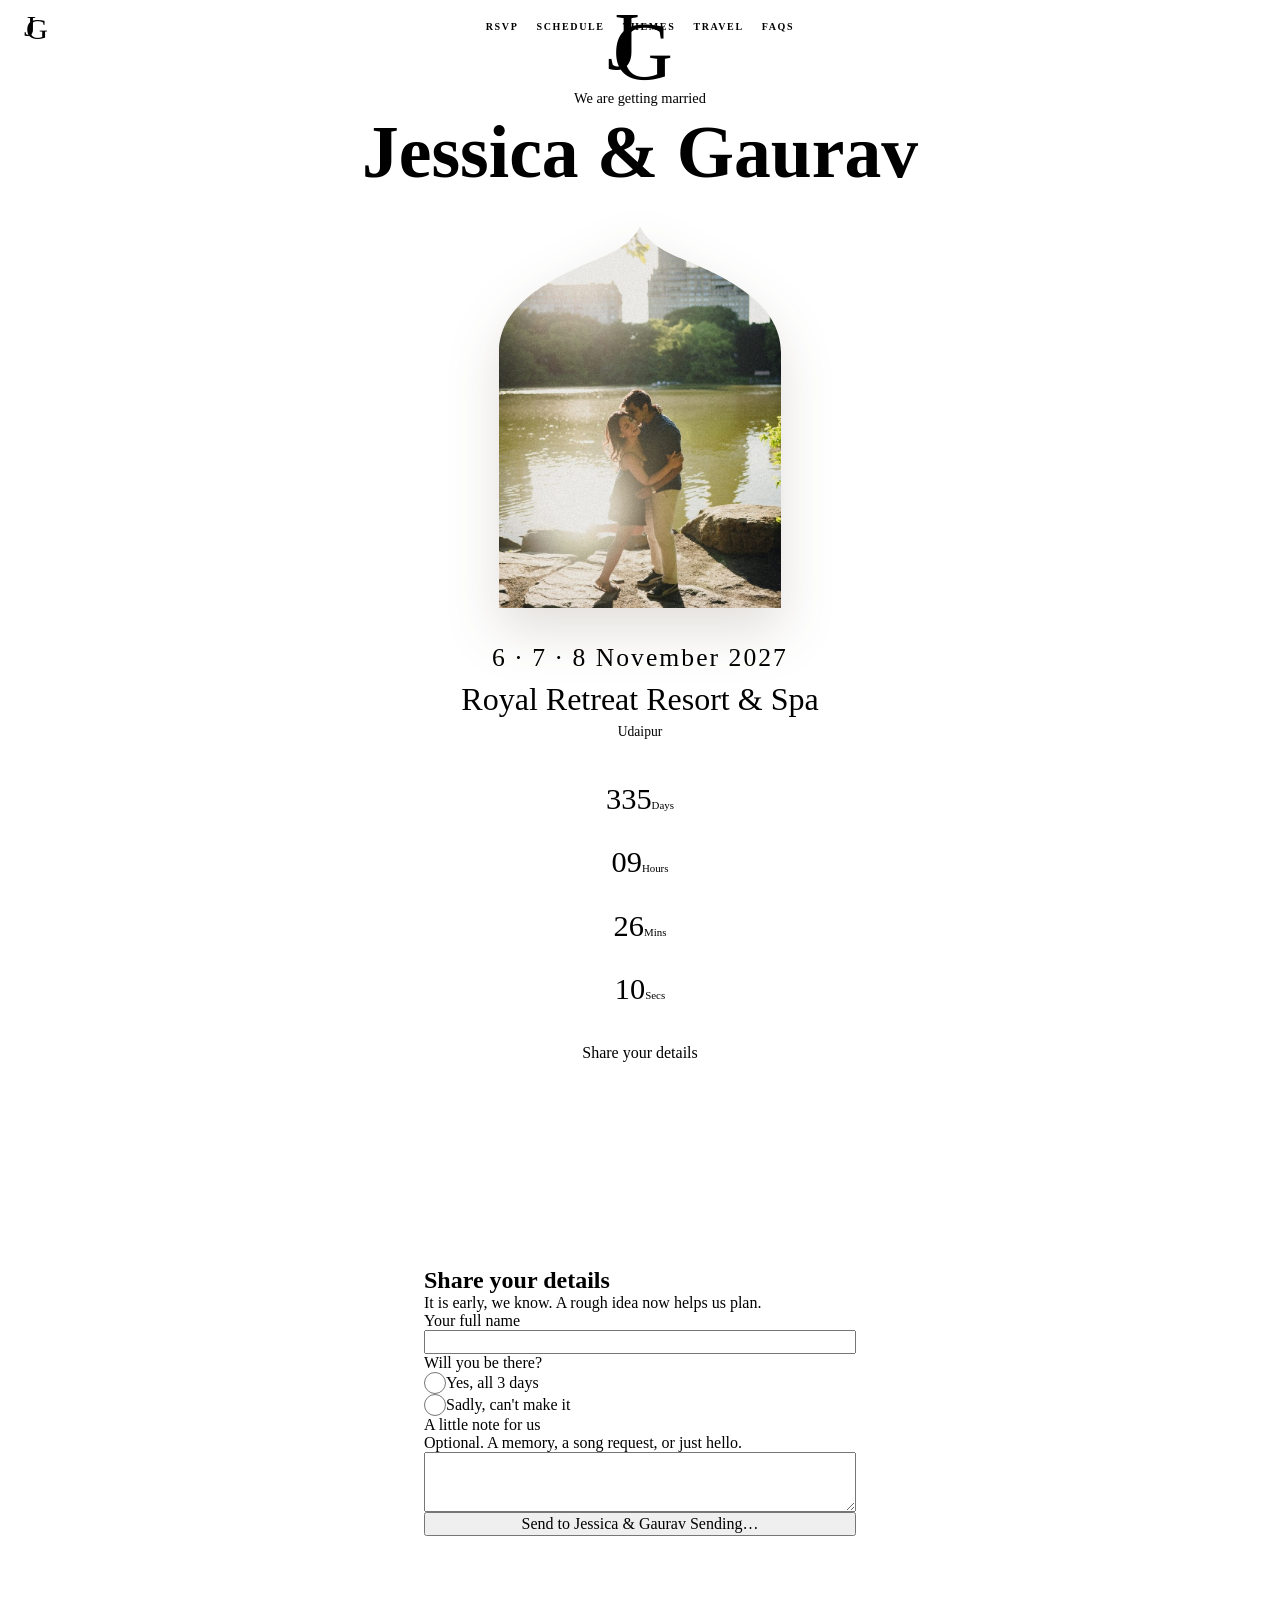
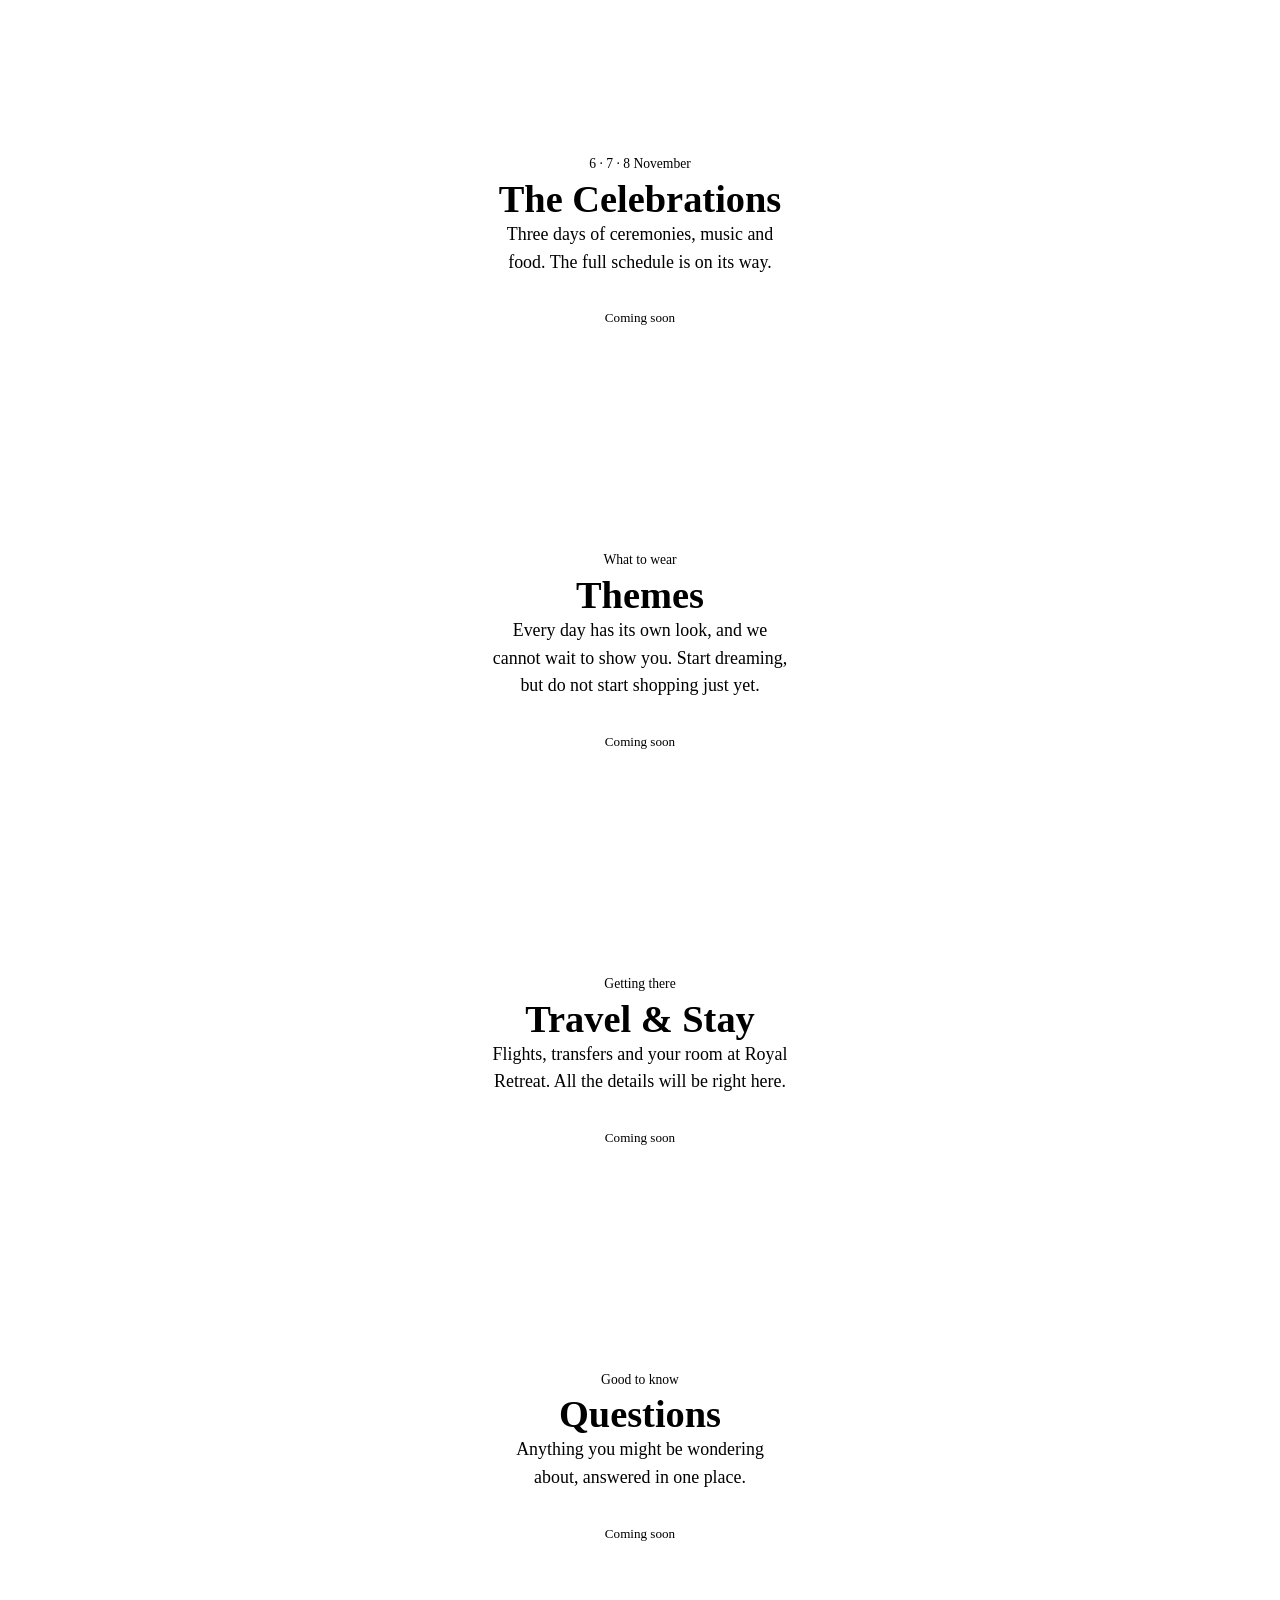
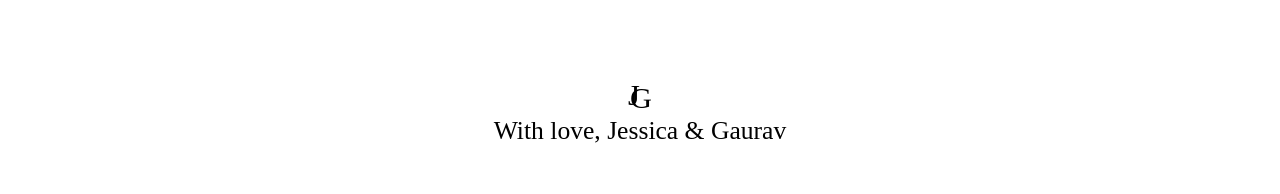
==== commit 9a3cab5f: "Turn index.html into the wedding website, RSVP live and the rest coming soon The Canva design is now" ====
--- a/index.html
+++ b/index.html
@@ -1,164 +1,170 @@
 <!doctype html>
-<html lang="en-GB">
+<html lang="en">
 <head>
   <meta charset="utf-8">
   <meta name="viewport" content="width=device-width, initial-scale=1, viewport-fit=cover">
   <meta name="robots" content="noindex, nofollow">
-  <meta name="theme-color" content="#f5eee3">
-  <title>Jessica &amp; Gaurav</title>
-  <meta name="description" content="6 to 8 November 2027, Udaipur.">
+  <meta name="theme-color" content="#f8f1e4">
+  <title>Jessica &amp; Gaurav · 6 · 7 · 8 November 2027</title>
+  <meta name="description" content="Our wedding in Udaipur. RSVP here; schedule, themes and travel coming soon.">
 
   <link rel="preconnect" href="https://fonts.googleapis.com">
   <link rel="preconnect" href="https://fonts.gstatic.com" crossorigin>
-  <link href="https://fonts.googleapis.com/css2?family=Fraunces:ital,opsz,wght@0,9..144,300;0,9..144,400;1,9..144,300;1,9..144,400&family=Source+Sans+3:wght@400;600&display=swap" rel="stylesheet">
-  <link rel="stylesheet" href="tokens.css">
+  <link href="https://fonts.googleapis.com/css2?family=Cormorant+Garamond:ital,wght@0,400;0,500;0,600;1,300;1,400;1,500&family=Pinyon+Script&display=swap" rel="stylesheet">
   <link rel="stylesheet" href="styles.css">
-  <link rel="preload" as="image" href="photos/hero.webp" type="image/webp">
+  <link rel="stylesheet" href="site.css">
 </head>
-<body class="is-locked">
+<!--
+  The wedding website. The save the date lives in Canva; its
+  "Share your details" button links here, to index.html#rsvp.
+  All wording is in CONFIG (script.js). The old envelope save the date
+  is still in save-the-date.html.
+-->
+<body data-page="site">
 
-  <!-- ============ INVITE CODE ============ -->
-  <div class="gate" id="gate">
-    <div class="gate__inner">
-      <svg class="loop loop--gate" viewBox="0 0 120 40" aria-hidden="true"><use href="#loop" /></svg>
-      <p class="mark" aria-label="Jessica and Gaurav"><span>Jessica</span> <i>&amp;</i> <span>Gaurav</span></p>
-      <p class="gate__when">6 to 8 November 2027 · Udaipur</p>
-
-      <form class="gate__form" id="gate-form" novalidate>
-        <label class="label" for="gate-code">Invite code</label>
-        <p class="hint" id="gate-hint">It's in the message that came with our save-the-date.</p>
-        <input class="input" id="gate-code" name="code" type="text" autocomplete="off" autocapitalize="none"
-               spellcheck="false" aria-describedby="gate-hint gate-error" required>
-        <p class="error" id="gate-error" role="alert"></p>
-        <button class="button" id="gate-submit" type="submit">
-          <span class="button__label">Come in</span>
-          <span class="button__busy">Checking…</span>
-        </button>
-      </form>
-    </div>
-  </div>
-
-  <!-- ============ SITE ============ -->
-  <header class="bar" id="bar" hidden>
-    <div class="bar__inner">
-      <a class="bar__mark" href="#top" aria-label="Back to the top">J <i>&amp;</i> G</a>
-      <nav aria-label="Sections">
-        <a href="#story">Our story</a>
-        <a href="#schedule" id="nav-schedule" hidden>Schedule</a>
-        <a href="#rsvp" class="bar__rsvp">RSVP</a>
-      </nav>
-    </div>
+  <header class="topbar" id="topbar">
+    <a class="topbar__mono" href="#home" aria-label="Home">
+      <span class="mono mono--small" aria-hidden="true"><span>J</span><span>G</span></span>
+    </a>
+    <nav class="topbar__nav" aria-label="Sections">
+      <a href="#rsvp" data-copy="site.nav.rsvp"></a>
+      <a href="#schedule" data-copy="site.nav.schedule"></a>
+      <a href="#themes" data-copy="site.nav.themes"></a>
+      <a href="#travel" data-copy="site.nav.travel"></a>
+      <a href="#faqs" data-copy="site.nav.faqs"></a>
+    </nav>
   </header>
 
-  <main id="site" hidden>
+  <main>
+    <!-- ============ HOME ============ -->
+    <section class="hero" id="home" aria-label="Jessica and Gaurav">
+      <!--
+        MONOGRAM: to use the exact monogram from Canva, download it as a
+        transparent PNG and save it as assets/monogram.png. Until then a
+        lettered version is drawn instead.
+      -->
+      <div class="hero__mono rv">
+        <img class="mono-img" src="assets/monogram.png" alt="" hidden>
+        <span class="mono mono--large" aria-hidden="true"><span>J</span><span>G</span></span>
+      </div>
+      <p class="caps hero__eyebrow rv" data-copy="site.hero.eyebrow"></p>
+      <h1 class="script hero__names rv" data-copy="namesLine"></h1>
 
-    <!-- Hero -->
-    <section class="hero" id="top" aria-labelledby="names">
-      <picture class="hero__photo">
-        <source srcset="photos/hero.webp" type="image/webp">
-        <img src="photos/hero.jpg" width="1100" height="1650" alt="Jessica and Gaurav on a bridge in Central Park" fetchpriority="high">
-      </picture>
-      <div class="hero__text">
-        <h1 class="names" id="names"><span>Jessica</span> <i>&amp;</i> <span>Gaurav</span></h1>
-        <p class="hero__date">6 to 8 November 2027</p>
-        <p class="hero__line"><a href="https://www.royalretreatudaipur.in" target="_blank" rel="noopener">Celebrate with us in the city of lakes at a royal venue</a></p>
-        <p class="hero__venue">The Royal Retreat Resort &amp; Spa, Udaipur</p>
-        <a class="button button--wide" href="#rsvp">RSVP by 15 January 2027</a>
+      <figure class="hero__arch rv">
+        <img src="assets/engagement/lake.jpg" alt="Jessica and Gaurav by the lake" loading="eager">
+        <svg class="hero__arch-line" viewBox="0 0 300 400" preserveAspectRatio="none" aria-hidden="true">
+          <path d="M1 399 V128 C1 74 62 46 116 25 C133 18 145 10 150 1 C155 10 167 18 184 25 C238 46 299 74 299 128 V399 Z" />
+        </svg>
+      </figure>
+
+      <p class="hero__dates rv" data-copy="site.hero.dates"></p>
+      <p class="script hero__venue rv" id="venue-name"></p>
+      <p class="caps hero__city rv" id="venue-city"></p>
+
+      <div class="countdown hero__countdown rv" id="countdown" role="timer" aria-live="off">
+        <div class="countdown__unit"><span class="countdown__num" data-unit="days">000</span><span class="caps countdown__label" data-copy="details.units.days"></span></div>
+        <div class="countdown__unit"><span class="countdown__num" data-unit="hours">00</span><span class="caps countdown__label" data-copy="details.units.hours"></span></div>
+        <div class="countdown__unit"><span class="countdown__num" data-unit="mins">00</span><span class="caps countdown__label" data-copy="details.units.mins"></span></div>
+        <div class="countdown__unit"><span class="countdown__num" data-unit="secs">00</span><span class="caps countdown__label" data-copy="details.units.secs"></span></div>
+      </div>
+
+      <a class="btn btn--solid hero__cta rv" href="#rsvp" data-copy="site.hero.rsvpButton"></a>
+    </section>
+
+    <!-- ============ RSVP (live) ============ -->
+    <section class="block block--rsvp" id="rsvp" aria-labelledby="rsvp-title">
+      <div class="rsvp-card rv">
+        <form class="rsvp" id="rsvp-form" novalidate>
+          <h2 class="script rsvp__title" id="rsvp-title" data-copy="rsvp.title"></h2>
+          <p class="rsvp__intro" data-copy="rsvp.intro"></p>
+
+          <!-- Honeypot: real guests never see or fill this -->
+          <div class="hp" aria-hidden="true">
+            <label for="rsvp-website">Website</label>
+            <input id="rsvp-website" name="website" type="text" tabindex="-1" autocomplete="off">
+          </div>
+
+          <div class="field">
+            <label class="field__label caps" for="rsvp-name" data-copy="rsvp.name.label"></label>
+            <input class="field__input" id="rsvp-name" name="name" type="text" autocomplete="name" required>
+            <p class="field__error" data-error-for="name"></p>
+          </div>
+
+          <fieldset class="field">
+            <legend class="field__label caps" data-copy="rsvp.attending.label"></legend>
+            <div class="choices">
+              <label class="choice"><input type="radio" name="attending" value="Yes" required><span data-copy="rsvp.attending.yes"></span></label>
+              <label class="choice"><input type="radio" name="attending" value="No"><span data-copy="rsvp.attending.no"></span></label>
+            </div>
+            <p class="field__error" data-error-for="attending"></p>
+          </fieldset>
+
+          <div class="if-attending" id="if-attending" hidden>
+            <div class="field">
+              <label class="field__label caps" for="rsvp-party" data-copy="rsvp.party.label"></label>
+              <select class="field__input field__select" id="rsvp-party" name="partySize"></select>
+            </div>
+
+            <div class="field" id="field-others" hidden>
+              <label class="field__label caps" for="rsvp-others" data-copy="rsvp.others.label"></label>
+              <p class="field__hint" id="rsvp-others-hint" data-copy="rsvp.others.hint"></p>
+              <textarea class="field__input" id="rsvp-others" name="otherGuests" rows="2" aria-describedby="rsvp-others-hint"></textarea>
+              <p class="field__error" data-error-for="otherGuests"></p>
+            </div>
+
+            <div class="field">
+              <label class="field__label caps" for="rsvp-dietary" data-copy="rsvp.dietary.label"></label>
+              <p class="field__hint" id="rsvp-dietary-hint" data-copy="rsvp.dietary.hint"></p>
+              <textarea class="field__input" id="rsvp-dietary" name="dietary" rows="2" aria-describedby="rsvp-dietary-hint"></textarea>
+            </div>
+
+            <fieldset class="field" id="field-solo" hidden>
+              <legend class="field__label caps" data-copy="rsvp.solo.label"></legend>
+              <p class="field__hint" data-copy="rsvp.solo.hint"></p>
+              <div class="choices choices--stacked" id="solo-choices"></div>
+              <p class="field__error" data-error-for="solo"></p>
+            </fieldset>
+          </div>
+
+          <div class="field">
+            <label class="field__label caps" for="rsvp-message" data-copy="rsvp.message.label"></label>
+            <p class="field__hint" id="rsvp-message-hint" data-copy="rsvp.message.hint"></p>
+            <textarea class="field__input" id="rsvp-message" name="message" rows="3" aria-describedby="rsvp-message-hint"></textarea>
+          </div>
+
+          <p class="rsvp__error" id="rsvp-error" role="alert" hidden></p>
+
+          <button class="btn btn--solid btn--wide" id="rsvp-submit" type="submit">
+            <span class="btn__label" data-copy="rsvp.submit"></span>
+            <span class="btn__sending" data-copy="rsvp.sending"></span>
+          </button>
+        </form>
+
+        <div class="thanks" id="rsvp-thanks" hidden tabindex="-1">
+          <p class="script thanks__title" id="thanks-title"></p>
+          <p class="thanks__text" id="thanks-text"></p>
+          <span class="rule rule--short" aria-hidden="true"></span>
+          <p class="thanks__update" data-copy="thanks.update"></p>
+          <button class="link-button" id="rsvp-again" type="button" data-copy="thanks.again"></button>
+        </div>
+
       </div>
     </section>
 
-    <!-- Countdown -->
-    <section class="countdown" aria-labelledby="countdown-title">
-      <h2 class="label" id="countdown-title">Until 6 November 2027</h2>
-      <div class="countdown__row" role="timer" aria-live="off">
-        <div><span class="countdown__num" data-unit="days">000</span><span class="countdown__unit">Days</span></div>
-        <div><span class="countdown__num" data-unit="hours">00</span><span class="countdown__unit">Hours</span></div>
-        <div><span class="countdown__num" data-unit="mins">00</span><span class="countdown__unit">Minutes</span></div>
-        <div><span class="countdown__num" data-unit="secs">00</span><span class="countdown__unit">Seconds</span></div>
-      </div>
-    </section>
-
-    <!-- Our story -->
-    <section class="story" id="story" aria-labelledby="story-title">
-      <h2 class="heading" id="story-title">Our story</h2>
-
-      <div class="story__block">
-        <p class="story__text">We met at university in 2018 and got on straight away. Our first date was over hot chocolate.</p>
-        <figure class="story__photo story__photo--tall">
-          <picture><source srcset="photos/story-1.webp" type="image/webp"><img src="photos/story-1.jpg" width="720" height="1080" loading="lazy" alt="Laughing together on a wooden bench in Central Park"></picture>
-        </figure>
-      </div>
-
-      <div class="story__block story__block--pair">
-        <div class="story__words">
-          <p class="story__text">Then life took us in different directions.</p>
-          <svg class="loop loop--story" viewBox="0 0 120 40" aria-hidden="true"><use href="#loop" /></svg>
-          <p class="story__text">In 2021, a message about that hot chocolate turned into a second first date. That's when we found out we lived round the corner from each other in London. It's been home ever since.</p>
-        </div>
-        <div class="story__pair">
-          <figure class="story__photo">
-            <picture><source srcset="photos/story-2.webp" type="image/webp"><img src="photos/story-2.jpg" width="640" height="960" loading="lazy" alt="Walking up stone steps hand in hand"></picture>
-          </figure>
-          <figure class="story__photo">
-            <picture><source srcset="photos/story-3.webp" type="image/webp"><img src="photos/story-3.jpg" width="640" height="960" loading="lazy" alt="Under the trees by an old lamppost"></picture>
-          </figure>
-        </div>
-      </div>
-
-      <div class="story__block story__block--flip">
-        <p class="story__text">Five years on, Gaurav proposed in Central Park on a work trip to New York. Every photo on this page is from that same day.</p>
-        <figure class="story__photo story__photo--tall">
-          <picture><source srcset="photos/story-4.webp" type="image/webp"><img src="photos/story-4.jpg" width="720" height="1080" loading="lazy" alt="By the lake in Central Park"></picture>
-        </figure>
-      </div>
-
-      <div class="reveal-note">
-        <p class="label">About that invite code</p>
-        <p class="reveal-note__text">The second first date was at <i>Dark Sugars</i>, the chocolate shop round the corner.</p>
-      </div>
-    </section>
-
-    <!-- RSVP -->
-    <section class="rsvp" id="rsvp" aria-labelledby="rsvp-title">
-      <h2 class="heading" id="rsvp-title">RSVP</h2>
-      <p class="lead">Please RSVP by 15 January 2027. It takes about two minutes.</p>
-      <p><button class="link" id="edit-open" type="button" aria-expanded="false" aria-controls="lookup">Already replied? Update your RSVP</button></p>
-
-      <form class="lookup" id="lookup" novalidate hidden>
-        <label class="label" for="lookup-email">The email you used</label>
-        <input class="input" id="lookup-email" type="email" autocomplete="email" inputmode="email">
-        <p class="error" id="lookup-error" role="alert"></p>
-        <button class="button button--quiet" id="lookup-submit" type="submit">
-          <span class="button__label">Find my RSVP</span>
-          <span class="button__busy">Looking…</span>
-        </button>
-      </form>
-
-      <p class="notice" id="form-notice" role="status" hidden></p>
-
-      <!-- Built by script.js; each step is shown one at a time -->
-      <form class="form" id="rsvp-form" novalidate></form>
-
-      <div class="done" id="done" hidden tabindex="-1"></div>
-    </section>
-
-    <!-- Schedule: filled in only after a "yes" RSVP -->
-    <section class="schedule" id="schedule" aria-labelledby="schedule-title" hidden></section>
-
-    <footer class="footer">
-      <p class="bar__mark">J <i>&amp;</i> G</p>
-      <p>Udaipur · November 2027</p>
-    </footer>
+    <!-- ============ COMING SOON SECTIONS (built from CONFIG.site.sections) ============ -->
+    <div id="sections"></div>
   </main>
 
-  <!-- The loop: one line around two dots that always comes back to where it started -->
+  <footer class="site-foot">
+    <span class="mono mono--small" aria-hidden="true"><span>J</span><span>G</span></span>
+    <p class="script site-foot__signoff" data-copy="signoff"></p>
+  </footer>
+
+  <!-- Pointed arch shape for the hero photo, matching the Canva arch -->
   <svg width="0" height="0" style="position:absolute" aria-hidden="true" focusable="false">
-    <symbol id="loop" viewBox="0 0 120 40">
-      <path d="M60 20 C 78 2, 108 2, 108 20 C 108 38, 78 38, 60 20 C 42 2, 12 2, 12 20 C 12 38, 42 38, 60 20 Z"
-            fill="none" stroke="#1b2433" stroke-width="1.1" />
-      <circle cx="35" cy="20" r="2.6" fill="#6a4636" />
-      <circle cx="85" cy="20" r="2.6" fill="#6a4636" />
-    </symbol>
+    <clipPath id="hero-arch" clipPathUnits="objectBoundingBox">
+      <path d="M0 1 V0.33 C0 0.2 0.2 0.13 0.37 0.08 C0.43 0.06 0.48 0.035 0.5 0 C0.52 0.035 0.57 0.06 0.63 0.08 C0.8 0.13 1 0.2 1 0.33 V1 Z" />
+    </clipPath>
   </svg>
 
   <script src="script.js"></script>
--- a/site.css
+++ b/site.css
@@ -0,0 +1,231 @@
+/* ==========================================================================
+   Wedding website (index.html). Builds on styles.css (colours, fonts,
+   form and button styles); this file only adds the page layout.
+   ========================================================================== */
+
+body[data-page="site"] {
+  overflow-y: auto;
+  overflow-x: hidden;
+  scroll-behavior: smooth;
+}
+body[data-page="site"] :target { scroll-margin-top: 72px; }
+
+/* Gentle fade-up as things scroll into view */
+body[data-page="site"] .rv {
+  opacity: 0;
+  transform: translateY(16px);
+  transition:
+    opacity var(--dur-slow) var(--ease-out),
+    transform var(--dur-slow) var(--ease-out);
+}
+body[data-page="site"] .rv.is-in { opacity: 1; transform: none; }
+.hero .rv:nth-child(2) { transition-delay: 0.15s; }
+.hero .rv:nth-child(3) { transition-delay: 0.3s; }
+.hero .rv:nth-child(4) { transition-delay: 0.5s; }
+.hero .rv:nth-child(5) { transition-delay: 0.7s; }
+.hero .rv:nth-child(6) { transition-delay: 0.85s; }
+.hero .rv:nth-child(7) { transition-delay: 1s; }
+.hero .rv:nth-child(8) { transition-delay: 1.15s; }
+.hero .rv:nth-child(9) { transition-delay: 1.3s; }
+
+/* ---------- Monogram (lettered stand-in for assets/monogram.png) ---------- */
+.mono {
+  position: relative;
+  display: inline-block;
+  font-family: "Pinyon Script", var(--font-script);
+  font-style: normal;
+  color: var(--dusty-blue);
+  line-height: 1;
+}
+.mono span:first-child { position: relative; z-index: 1; }
+.mono span:last-child { margin-left: -0.32em; position: relative; top: 0.12em; }
+.mono--large { font-size: 5.2rem; }
+.mono--small { font-size: 1.9rem; }
+.mono-img { width: 120px; height: auto; margin: 0 auto; }
+
+/* ---------- Top bar ---------- */
+.topbar {
+  position: fixed;
+  z-index: 30;
+  top: 0;
+  left: 0;
+  right: 0;
+  display: flex;
+  align-items: center;
+  gap: 12px;
+  padding: max(8px, env(safe-area-inset-top)) 12px 8px;
+  background: rgba(248, 241, 228, 0);
+  transition: background-color 0.8s var(--ease-out), box-shadow 0.8s var(--ease-out);
+}
+.topbar.is-scrolled {
+  background: rgba(248, 241, 228, 0.94);
+  box-shadow: 0 1px 0 var(--gold-faint);
+}
+.topbar__mono { text-decoration: none; flex: none; padding: 2px 4px; }
+.topbar__nav {
+  display: flex;
+  gap: 4px;
+  overflow-x: auto;
+  scrollbar-width: none;
+  -webkit-overflow-scrolling: touch;
+}
+.topbar__nav::-webkit-scrollbar { display: none; }
+.topbar__nav a {
+  flex: none;
+  padding: 10px 7px;
+  font-family: var(--font-serif);
+  font-variant: small-caps;
+  text-transform: lowercase;
+  letter-spacing: 0.12em;
+  font-weight: 600;
+  font-size: 0.86rem;
+  color: var(--navy);
+  text-decoration: none;
+  white-space: nowrap;
+}
+.topbar__nav a:hover { color: var(--royal); }
+
+/* ---------- Hero ---------- */
+.hero {
+  display: flex;
+  flex-direction: column;
+  align-items: center;
+  text-align: center;
+  padding: calc(76px + env(safe-area-inset-top)) 16px 64px;
+  min-height: 100vh;
+}
+.hero__mono { margin-bottom: 0.4rem; }
+.hero__eyebrow { margin: 0; font-size: 0.9rem; }
+.hero__names {
+  margin: 0.2rem 0 1.4rem;
+  font-size: clamp(2.6rem, 12vw, 4.6rem);
+  color: var(--navy);
+  white-space: nowrap;
+}
+.hero__arch {
+  position: relative;
+  margin: 0 0 1.6rem;
+  width: min(68vw, 300px);
+  aspect-ratio: 3 / 4;
+  filter: drop-shadow(0 22px 26px rgba(74, 56, 30, 0.16));
+}
+.hero__arch img {
+  position: absolute;
+  inset: 9px;
+  width: calc(100% - 18px);
+  height: calc(100% - 18px);
+  object-fit: cover;
+  object-position: 50% 62%;
+  clip-path: url(#hero-arch);
+}
+.hero__arch-line {
+  position: absolute;
+  inset: 0;
+  width: 100%;
+  height: 100%;
+  overflow: visible;
+}
+.hero__arch-line path {
+  fill: none;
+  stroke: var(--gold);
+  stroke-width: 1.4;
+  vector-effect: non-scaling-stroke;
+}
+.hero__dates {
+  margin: 0;
+  font-size: 1.6rem;
+  font-weight: 500;
+  letter-spacing: 0.08em;
+  color: var(--navy);
+}
+.hero__venue { margin: 0.5rem 0 0; font-size: 2rem; color: var(--navy); }
+.hero__city { margin: 0.4rem 0 0; font-size: 0.85rem; }
+
+body[data-page="site"] .hero__countdown {
+  width: min(100%, 340px);
+  margin: 1.8rem auto 1.8rem;
+  gap: 8px;
+}
+body[data-page="site"] .countdown__unit { padding: 14px 0 8px; }
+body[data-page="site"] .countdown__num { font-size: 1.9rem; }
+body[data-page="site"] .countdown__label { font-size: 0.68rem; margin-top: 2px; }
+
+.hero__cta { text-decoration: none; }
+
+/* ---------- Content blocks ---------- */
+.block {
+  padding: 56px 16px;
+  display: flex;
+  justify-content: center;
+}
+
+.rsvp-card,
+.section-card {
+  width: min(100%, 520px);
+  background: var(--paper-light) url("assets/paper-texture.png");
+  border: 1px solid var(--gold);
+  outline: 1px solid var(--gold-faint);
+  outline-offset: -8px;
+  box-shadow: 0 24px 60px -36px var(--paper-shadow);
+}
+.rsvp-card {
+  padding: 30px 22px 28px;
+  border-radius: 999px 999px 4px 4px / 130px 130px 4px 4px;
+}
+.rsvp-card .rsvp,
+.rsvp-card .thanks { max-width: none; }
+.rsvp-card .rsvp__title { margin-top: 1.6rem; }
+.rsvp-card .thanks { padding: 2.6rem 0 1rem; }
+
+.section-card {
+  padding: 40px 26px 34px;
+  text-align: center;
+}
+.section-card__eyebrow { margin: 0; font-size: 0.85rem; }
+.section-card__title { margin: 0.3rem 0 0; font-size: 2.4rem; color: var(--navy); }
+.section-card__teaser,
+.section-card__body {
+  margin: 0 auto 0.8rem;
+  max-width: 34ch;
+  font-size: 1.12rem;
+  line-height: 1.55;
+  color: var(--navy-soft);
+  text-wrap: balance;
+}
+.section-card__soon {
+  display: inline-block;
+  margin: 0.8rem 0 0;
+  padding: 8px 18px;
+  border: 1px solid var(--gold);
+  border-radius: 999px;
+  font-size: 0.82rem;
+  color: var(--gold);
+}
+.is-soon .section-card__soon { animation: soft-pulse 3.6s ease-in-out infinite; }
+
+/* Themes gets a little extra anticipation */
+#themes .section-card {
+  background:
+    radial-gradient(70% 60% at 50% 0%, var(--blue-mist), transparent 70%),
+    var(--paper-light) url("assets/paper-texture.png");
+}
+
+/* ---------- Footer ---------- */
+.site-foot {
+  padding: 24px 16px max(48px, env(safe-area-inset-bottom));
+  text-align: center;
+}
+.site-foot__signoff { margin: 0.4rem 0 0; font-size: 1.6rem; color: var(--dusty-blue); }
+
+@media (min-width: 700px) {
+  .topbar { justify-content: center; }
+  .topbar__mono { position: absolute; left: 20px; }
+  .block { padding: 72px 24px; }
+  .rsvp-card { padding: 44px 44px 36px; }
+}
+
+@media (prefers-reduced-motion: reduce) {
+  body[data-page="site"] { scroll-behavior: auto; }
+  body[data-page="site"] .rv { transform: none !important; }
+  .is-soon .section-card__soon { animation: none; }
+}
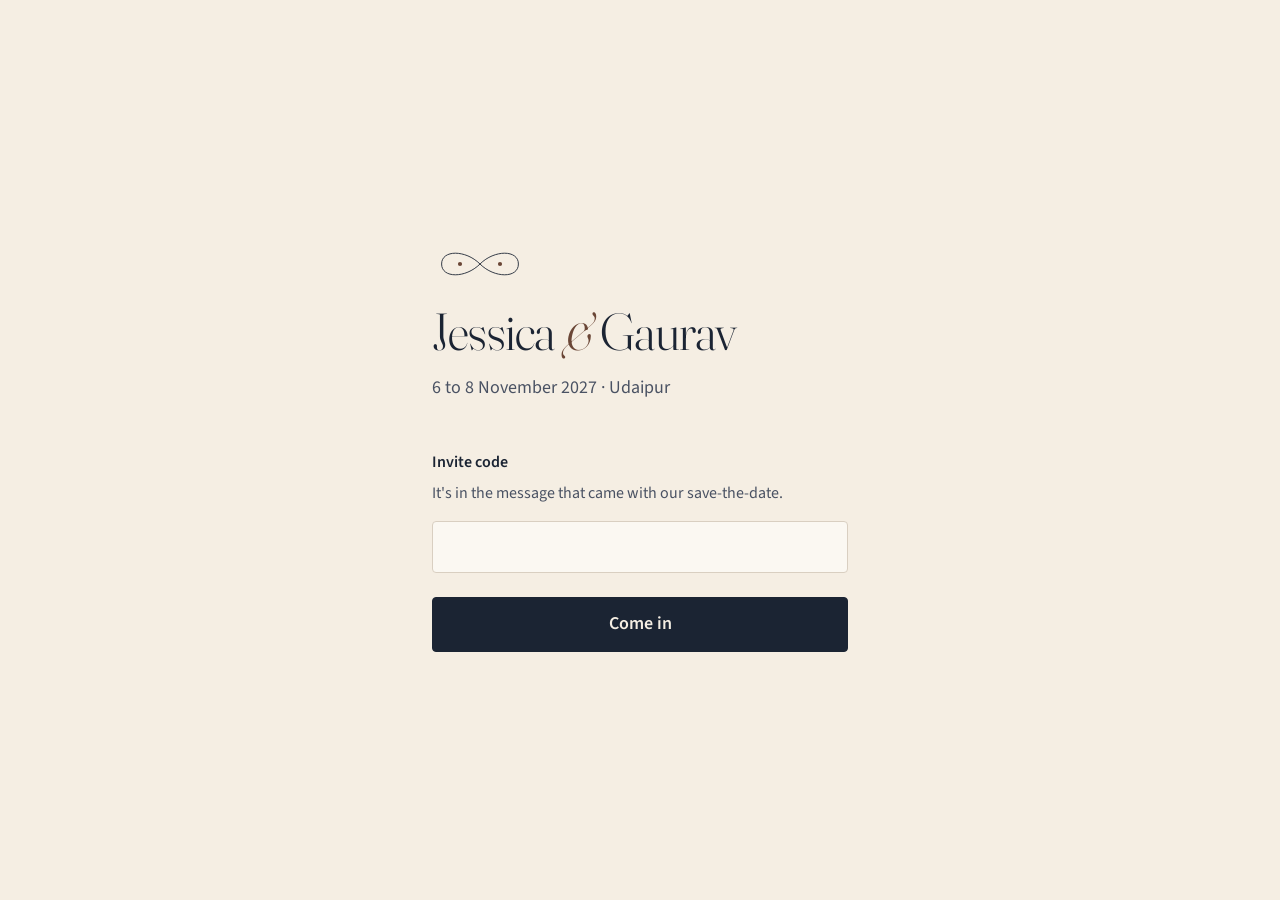
==== commit 89bb71ce: "Add "What to wear" with the schedule, shown only after a yes Copy taken verbatim from the brief, ser" ====
--- a/index.html
+++ b/index.html
@@ -1,170 +1,164 @@
 <!doctype html>
-<html lang="en">
+<html lang="en-GB">
 <head>
   <meta charset="utf-8">
   <meta name="viewport" content="width=device-width, initial-scale=1, viewport-fit=cover">
   <meta name="robots" content="noindex, nofollow">
-  <meta name="theme-color" content="#f8f1e4">
-  <title>Jessica &amp; Gaurav · 6 · 7 · 8 November 2027</title>
-  <meta name="description" content="Our wedding in Udaipur. RSVP here; schedule, themes and travel coming soon.">
+  <meta name="theme-color" content="#f5eee3">
+  <title>Jessica &amp; Gaurav</title>
+  <meta name="description" content="6 to 8 November 2027, Udaipur.">
 
   <link rel="preconnect" href="https://fonts.googleapis.com">
   <link rel="preconnect" href="https://fonts.gstatic.com" crossorigin>
-  <link href="https://fonts.googleapis.com/css2?family=Cormorant+Garamond:ital,wght@0,400;0,500;0,600;1,300;1,400;1,500&family=Pinyon+Script&display=swap" rel="stylesheet">
+  <link href="https://fonts.googleapis.com/css2?family=Fraunces:ital,opsz,wght@0,9..144,300;0,9..144,400;1,9..144,300;1,9..144,400&family=Source+Sans+3:ital,wght@0,400;0,600;1,400&display=swap" rel="stylesheet">
+  <link rel="stylesheet" href="tokens.css">
   <link rel="stylesheet" href="styles.css">
-  <link rel="stylesheet" href="site.css">
+  <link rel="preload" as="image" href="photos/hero.webp" type="image/webp">
 </head>
-<!--
-  The wedding website. The save the date lives in Canva; its
-  "Share your details" button links here, to index.html#rsvp.
-  All wording is in CONFIG (script.js). The old envelope save the date
-  is still in save-the-date.html.
--->
-<body data-page="site">
+<body class="is-locked">
 
-  <header class="topbar" id="topbar">
-    <a class="topbar__mono" href="#home" aria-label="Home">
-      <span class="mono mono--small" aria-hidden="true"><span>J</span><span>G</span></span>
-    </a>
-    <nav class="topbar__nav" aria-label="Sections">
-      <a href="#rsvp" data-copy="site.nav.rsvp"></a>
-      <a href="#schedule" data-copy="site.nav.schedule"></a>
-      <a href="#themes" data-copy="site.nav.themes"></a>
-      <a href="#travel" data-copy="site.nav.travel"></a>
-      <a href="#faqs" data-copy="site.nav.faqs"></a>
-    </nav>
+  <!-- ============ INVITE CODE ============ -->
+  <div class="gate" id="gate">
+    <div class="gate__inner">
+      <svg class="loop loop--gate" viewBox="0 0 120 40" aria-hidden="true"><use href="#loop" /></svg>
+      <p class="mark" aria-label="Jessica and Gaurav"><span>Jessica</span> <i>&amp;</i> <span>Gaurav</span></p>
+      <p class="gate__when">6 to 8 November 2027 · Udaipur</p>
+
+      <form class="gate__form" id="gate-form" novalidate>
+        <label class="label" for="gate-code">Invite code</label>
+        <p class="hint" id="gate-hint">It's in the message that came with our save-the-date.</p>
+        <input class="input" id="gate-code" name="code" type="text" autocomplete="off" autocapitalize="none"
+               spellcheck="false" aria-describedby="gate-hint gate-error" required>
+        <p class="error" id="gate-error" role="alert"></p>
+        <button class="button" id="gate-submit" type="submit">
+          <span class="button__label">Come in</span>
+          <span class="button__busy">Checking…</span>
+        </button>
+      </form>
+    </div>
+  </div>
+
+  <!-- ============ SITE ============ -->
+  <header class="bar" id="bar" hidden>
+    <div class="bar__inner">
+      <a class="bar__mark" href="#top" aria-label="Back to the top">J <i>&amp;</i> G</a>
+      <nav aria-label="Sections">
+        <a href="#story">Our story</a>
+        <a href="#schedule" id="nav-schedule" hidden>Schedule</a>
+        <a href="#rsvp" class="bar__rsvp">RSVP</a>
+      </nav>
+    </div>
   </header>
 
-  <main>
-    <!-- ============ HOME ============ -->
-    <section class="hero" id="home" aria-label="Jessica and Gaurav">
-      <!--
-        MONOGRAM: to use the exact monogram from Canva, download it as a
-        transparent PNG and save it as assets/monogram.png. Until then a
-        lettered version is drawn instead.
-      -->
-      <div class="hero__mono rv">
-        <img class="mono-img" src="assets/monogram.png" alt="" hidden>
-        <span class="mono mono--large" aria-hidden="true"><span>J</span><span>G</span></span>
-      </div>
-      <p class="caps hero__eyebrow rv" data-copy="site.hero.eyebrow"></p>
-      <h1 class="script hero__names rv" data-copy="namesLine"></h1>
+  <main id="site" hidden>
 
-      <figure class="hero__arch rv">
-        <img src="assets/engagement/lake.jpg" alt="Jessica and Gaurav by the lake" loading="eager">
-        <svg class="hero__arch-line" viewBox="0 0 300 400" preserveAspectRatio="none" aria-hidden="true">
-          <path d="M1 399 V128 C1 74 62 46 116 25 C133 18 145 10 150 1 C155 10 167 18 184 25 C238 46 299 74 299 128 V399 Z" />
-        </svg>
-      </figure>
-
-      <p class="hero__dates rv" data-copy="site.hero.dates"></p>
-      <p class="script hero__venue rv" id="venue-name"></p>
-      <p class="caps hero__city rv" id="venue-city"></p>
-
-      <div class="countdown hero__countdown rv" id="countdown" role="timer" aria-live="off">
-        <div class="countdown__unit"><span class="countdown__num" data-unit="days">000</span><span class="caps countdown__label" data-copy="details.units.days"></span></div>
-        <div class="countdown__unit"><span class="countdown__num" data-unit="hours">00</span><span class="caps countdown__label" data-copy="details.units.hours"></span></div>
-        <div class="countdown__unit"><span class="countdown__num" data-unit="mins">00</span><span class="caps countdown__label" data-copy="details.units.mins"></span></div>
-        <div class="countdown__unit"><span class="countdown__num" data-unit="secs">00</span><span class="caps countdown__label" data-copy="details.units.secs"></span></div>
-      </div>
-
-      <a class="btn btn--solid hero__cta rv" href="#rsvp" data-copy="site.hero.rsvpButton"></a>
-    </section>
-
-    <!-- ============ RSVP (live) ============ -->
-    <section class="block block--rsvp" id="rsvp" aria-labelledby="rsvp-title">
-      <div class="rsvp-card rv">
-        <form class="rsvp" id="rsvp-form" novalidate>
-          <h2 class="script rsvp__title" id="rsvp-title" data-copy="rsvp.title"></h2>
-          <p class="rsvp__intro" data-copy="rsvp.intro"></p>
-
-          <!-- Honeypot: real guests never see or fill this -->
-          <div class="hp" aria-hidden="true">
-            <label for="rsvp-website">Website</label>
-            <input id="rsvp-website" name="website" type="text" tabindex="-1" autocomplete="off">
-          </div>
-
-          <div class="field">
-            <label class="field__label caps" for="rsvp-name" data-copy="rsvp.name.label"></label>
-            <input class="field__input" id="rsvp-name" name="name" type="text" autocomplete="name" required>
-            <p class="field__error" data-error-for="name"></p>
-          </div>
-
-          <fieldset class="field">
-            <legend class="field__label caps" data-copy="rsvp.attending.label"></legend>
-            <div class="choices">
-              <label class="choice"><input type="radio" name="attending" value="Yes" required><span data-copy="rsvp.attending.yes"></span></label>
-              <label class="choice"><input type="radio" name="attending" value="No"><span data-copy="rsvp.attending.no"></span></label>
-            </div>
-            <p class="field__error" data-error-for="attending"></p>
-          </fieldset>
-
-          <div class="if-attending" id="if-attending" hidden>
-            <div class="field">
-              <label class="field__label caps" for="rsvp-party" data-copy="rsvp.party.label"></label>
-              <select class="field__input field__select" id="rsvp-party" name="partySize"></select>
-            </div>
-
-            <div class="field" id="field-others" hidden>
-              <label class="field__label caps" for="rsvp-others" data-copy="rsvp.others.label"></label>
-              <p class="field__hint" id="rsvp-others-hint" data-copy="rsvp.others.hint"></p>
-              <textarea class="field__input" id="rsvp-others" name="otherGuests" rows="2" aria-describedby="rsvp-others-hint"></textarea>
-              <p class="field__error" data-error-for="otherGuests"></p>
-            </div>
-
-            <div class="field">
-              <label class="field__label caps" for="rsvp-dietary" data-copy="rsvp.dietary.label"></label>
-              <p class="field__hint" id="rsvp-dietary-hint" data-copy="rsvp.dietary.hint"></p>
-              <textarea class="field__input" id="rsvp-dietary" name="dietary" rows="2" aria-describedby="rsvp-dietary-hint"></textarea>
-            </div>
-
-            <fieldset class="field" id="field-solo" hidden>
-              <legend class="field__label caps" data-copy="rsvp.solo.label"></legend>
-              <p class="field__hint" data-copy="rsvp.solo.hint"></p>
-              <div class="choices choices--stacked" id="solo-choices"></div>
-              <p class="field__error" data-error-for="solo"></p>
-            </fieldset>
-          </div>
-
-          <div class="field">
-            <label class="field__label caps" for="rsvp-message" data-copy="rsvp.message.label"></label>
-            <p class="field__hint" id="rsvp-message-hint" data-copy="rsvp.message.hint"></p>
-            <textarea class="field__input" id="rsvp-message" name="message" rows="3" aria-describedby="rsvp-message-hint"></textarea>
-          </div>
-
-          <p class="rsvp__error" id="rsvp-error" role="alert" hidden></p>
-
-          <button class="btn btn--solid btn--wide" id="rsvp-submit" type="submit">
-            <span class="btn__label" data-copy="rsvp.submit"></span>
-            <span class="btn__sending" data-copy="rsvp.sending"></span>
-          </button>
-        </form>
-
-        <div class="thanks" id="rsvp-thanks" hidden tabindex="-1">
-          <p class="script thanks__title" id="thanks-title"></p>
-          <p class="thanks__text" id="thanks-text"></p>
-          <span class="rule rule--short" aria-hidden="true"></span>
-          <p class="thanks__update" data-copy="thanks.update"></p>
-          <button class="link-button" id="rsvp-again" type="button" data-copy="thanks.again"></button>
-        </div>
-
+    <!-- Hero -->
+    <section class="hero" id="top" aria-labelledby="names">
+      <picture class="hero__photo">
+        <source srcset="photos/hero.webp" type="image/webp">
+        <img src="photos/hero.jpg" width="1100" height="1650" alt="Jessica and Gaurav on a bridge in Central Park" fetchpriority="high">
+      </picture>
+      <div class="hero__text">
+        <h1 class="names" id="names"><span>Jessica</span> <i>&amp;</i> <span>Gaurav</span></h1>
+        <p class="hero__date">6 to 8 November 2027</p>
+        <p class="hero__line"><a href="https://www.royalretreatudaipur.in" target="_blank" rel="noopener">Celebrate with us in the city of lakes at a royal venue</a></p>
+        <p class="hero__venue">The Royal Retreat Resort &amp; Spa, Udaipur</p>
+        <a class="button button--wide" href="#rsvp">RSVP by 15 January 2027</a>
       </div>
     </section>
 
-    <!-- ============ COMING SOON SECTIONS (built from CONFIG.site.sections) ============ -->
-    <div id="sections"></div>
+    <!-- Countdown -->
+    <section class="countdown" aria-labelledby="countdown-title">
+      <h2 class="label" id="countdown-title">Until 6 November 2027</h2>
+      <div class="countdown__row" role="timer" aria-live="off">
+        <div><span class="countdown__num" data-unit="days">000</span><span class="countdown__unit">Days</span></div>
+        <div><span class="countdown__num" data-unit="hours">00</span><span class="countdown__unit">Hours</span></div>
+        <div><span class="countdown__num" data-unit="mins">00</span><span class="countdown__unit">Minutes</span></div>
+        <div><span class="countdown__num" data-unit="secs">00</span><span class="countdown__unit">Seconds</span></div>
+      </div>
+    </section>
+
+    <!-- Our story -->
+    <section class="story" id="story" aria-labelledby="story-title">
+      <h2 class="heading" id="story-title">Our story</h2>
+
+      <div class="story__block">
+        <p class="story__text">We met at university in 2018 and got on straight away. Our first date was over hot chocolate.</p>
+        <figure class="story__photo story__photo--tall">
+          <picture><source srcset="photos/story-1.webp" type="image/webp"><img src="photos/story-1.jpg" width="720" height="1080" loading="lazy" alt="Laughing together on a wooden bench in Central Park"></picture>
+        </figure>
+      </div>
+
+      <div class="story__block story__block--pair">
+        <div class="story__words">
+          <p class="story__text">Then life took us in different directions.</p>
+          <svg class="loop loop--story" viewBox="0 0 120 40" aria-hidden="true"><use href="#loop" /></svg>
+          <p class="story__text">In 2021, a message about that hot chocolate turned into a second first date. That's when we found out we lived round the corner from each other in London. It's been home ever since.</p>
+        </div>
+        <div class="story__pair">
+          <figure class="story__photo">
+            <picture><source srcset="photos/story-2.webp" type="image/webp"><img src="photos/story-2.jpg" width="640" height="960" loading="lazy" alt="Walking up stone steps hand in hand"></picture>
+          </figure>
+          <figure class="story__photo">
+            <picture><source srcset="photos/story-3.webp" type="image/webp"><img src="photos/story-3.jpg" width="640" height="960" loading="lazy" alt="Under the trees by an old lamppost"></picture>
+          </figure>
+        </div>
+      </div>
+
+      <div class="story__block story__block--flip">
+        <p class="story__text">Five years on, Gaurav proposed in Central Park on a work trip to New York. Every photo on this page is from that same day.</p>
+        <figure class="story__photo story__photo--tall">
+          <picture><source srcset="photos/story-4.webp" type="image/webp"><img src="photos/story-4.jpg" width="720" height="1080" loading="lazy" alt="By the lake in Central Park"></picture>
+        </figure>
+      </div>
+
+      <div class="reveal-note">
+        <p class="label">About that invite code</p>
+        <p class="reveal-note__text">That first hot chocolate was at <i>Dark Sugars</i>.</p>
+      </div>
+    </section>
+
+    <!-- RSVP -->
+    <section class="rsvp" id="rsvp" aria-labelledby="rsvp-title">
+      <h2 class="heading" id="rsvp-title">RSVP</h2>
+      <p class="lead">Please RSVP by 15 January 2027. It takes about two minutes.</p>
+      <p><button class="link" id="edit-open" type="button" aria-expanded="false" aria-controls="lookup">Already replied? Update your RSVP</button></p>
+
+      <form class="lookup" id="lookup" novalidate hidden>
+        <label class="label" for="lookup-email">The email you used</label>
+        <input class="input" id="lookup-email" type="email" autocomplete="email" inputmode="email">
+        <p class="error" id="lookup-error" role="alert"></p>
+        <button class="button button--quiet" id="lookup-submit" type="submit">
+          <span class="button__label">Find my RSVP</span>
+          <span class="button__busy">Looking…</span>
+        </button>
+      </form>
+
+      <p class="notice" id="form-notice" role="status" hidden></p>
+
+      <!-- Built by script.js; each step is shown one at a time -->
+      <form class="form" id="rsvp-form" novalidate></form>
+
+      <div class="done" id="done" hidden tabindex="-1"></div>
+    </section>
+
+    <!-- Schedule: filled in only after a "yes" RSVP -->
+    <section class="schedule" id="schedule" aria-labelledby="schedule-title" hidden></section>
+
+    <footer class="footer">
+      <p class="bar__mark">J <i>&amp;</i> G</p>
+      <p>Udaipur · November 2027</p>
+    </footer>
   </main>
 
-  <footer class="site-foot">
-    <span class="mono mono--small" aria-hidden="true"><span>J</span><span>G</span></span>
-    <p class="script site-foot__signoff" data-copy="signoff"></p>
-  </footer>
-
-  <!-- Pointed arch shape for the hero photo, matching the Canva arch -->
+  <!-- The loop: one line around two dots that always comes back to where it started -->
   <svg width="0" height="0" style="position:absolute" aria-hidden="true" focusable="false">
-    <clipPath id="hero-arch" clipPathUnits="objectBoundingBox">
-      <path d="M0 1 V0.33 C0 0.2 0.2 0.13 0.37 0.08 C0.43 0.06 0.48 0.035 0.5 0 C0.52 0.035 0.57 0.06 0.63 0.08 C0.8 0.13 1 0.2 1 0.33 V1 Z" />
-    </clipPath>
+    <symbol id="loop" viewBox="0 0 120 40">
+      <path d="M60 20 C 78 2, 108 2, 108 20 C 108 38, 78 38, 60 20 C 42 2, 12 2, 12 20 C 12 38, 42 38, 60 20 Z"
+            fill="none" stroke="#1b2433" stroke-width="1.1" />
+      <circle cx="35" cy="20" r="2.6" fill="#6a4636" />
+      <circle cx="85" cy="20" r="2.6" fill="#6a4636" />
+    </symbol>
   </svg>
 
   <script src="script.js"></script>
--- a/tokens.css
+++ b/tokens.css
@@ -0,0 +1,66 @@
+/* ==========================================================================
+   Jessica & Gaurav · design tokens
+   Direction A, "Back to each other".
+
+   Everything on the site reads from this file. Each value has a reason;
+   if you can't say why something is here, it shouldn't be.
+   ========================================================================== */
+
+:root {
+  /* ---- Colour: three colours and one neutral ------------------------------ */
+  --navy:  #1b2433;  /* Ink. The navy of our engagement photos. Text, buttons. */
+  --cream: #f5eee3;  /* Paper. Warm, like the photos' linen. Page background. */
+  --cocoa: #6a4636;  /* Accent. The hot chocolate. Only for the "&", the one
+                        italic reveal, and focus/selection. Never for big areas. */
+  --stone: #d9cfc1;  /* Neutral. Lines, borders, quiet fills. */
+
+  /* The swatch strips under "What to wear" use guests' outfit colours. They are
+     content, not part of this palette, and appear nowhere else. */
+
+  /* Tints of the above (not new colours) */
+  --navy-soft: #4a5263;   /* secondary text: navy at reading contrast on cream */
+  --paper: #fbf8f2;       /* inputs and the RSVP card: a lighter cream */
+  --error: #8a2f24;       /* errors only: a darker cocoa so it stays in family */
+
+  /* ---- Type --------------------------------------------------------------- */
+  /* One display face, one accent (its italic), one body face. */
+  --font-display: "Fraunces", Georgia, "Times New Roman", serif;
+                  /* high contrast at large sizes, soft and a bit playful */
+  --font-body: "Source Sans 3", "Segoe UI", Roboto, Helvetica, Arial, sans-serif;
+                  /* humanist, calm, very readable for older guests */
+
+  /* Scale (ratio ~1.33). Body never below 18px: some guests are in their 80s. */
+  --step--1: 1rem;                               /* labels, small print (16px) */
+  --step-0:  1.125rem;                           /* body (18px) */
+  --step-1:  1.375rem;                           /* lead text */
+  --step-2:  clamp(1.75rem, 5vw, 2.25rem);       /* section headings */
+  --step-3:  clamp(2.25rem, 7vw, 3.25rem);       /* big numbers, sub-heads */
+  --step-4:  clamp(3rem, 13vw, 6rem);            /* our names */
+  --leading: 1.6;
+  --label-tracking: 0.12em;                      /* uppercase labels only */
+
+  /* ---- Space (8px base) -------------------------------------------------- */
+  --s1: 8px;  --s2: 16px;  --s3: 24px;  --s4: 32px;
+  --s5: 48px; --s6: 72px;  --s7: 112px;
+  --gutter: 20px;          /* side margin on phones; wider on desktop */
+  --measure: 34rem;        /* reading width, about 65 characters */
+  --page: 1120px;          /* widest the layout gets */
+
+  /* ---- Touch -------------------------------------------------------------- */
+  --tap: 52px;             /* minimum height for anything you tap */
+  --radius: 4px;           /* barely rounded: crisp, not bubbly */
+  --line: 1px solid var(--stone);
+
+  /* ---- Motion ------------------------------------------------------------- */
+  --ease: cubic-bezier(0.22, 0.61, 0.36, 1);     /* slow ease-out, never bouncy */
+  --dur: 0.9s;
+
+  /* ---- Motif: the loop ----------------------------------------------------
+     One continuous line around two dots: it always comes back to where it
+     started. Rules: navy line, cocoa dots, never filled, never animated,
+     at most twice per page (sign-in mark, and once in our story). */
+}
+
+@media (min-width: 768px) {
+  :root { --gutter: 40px; }
+}
--- a/styles.css
+++ b/styles.css
@@ -31,7 +31,7 @@
 ::selection { background: var(--cocoa); color: var(--cream); }
 :focus-visible { outline: 2px solid var(--cocoa); outline-offset: 3px; }
 
-h1, h2, h3, p { margin: 0; }
+h1, h2, h3, h4, p { margin: 0; }
 
 /* ---------- Type roles ---------- */
 .heading {
@@ -392,7 +392,7 @@
 
 /* ---------- Schedule ---------- */
 .schedule { display: grid; gap: var(--s4); }
-.days { display: grid; gap: 0; border-top: var(--line); max-width: 48rem; }
+.days { display: grid; gap: 0; border-top: var(--line); max-width: 62rem; }
 .day { display: grid; gap: var(--s1); padding: var(--s3) 0; border-bottom: var(--line); }
 .day h3 {
   font-family: var(--font-display);
@@ -406,6 +406,38 @@
 @media (min-width: 768px) {
   .day { grid-template-columns: 16rem 1fr; gap: var(--s4); align-items: baseline; }
 }
+
+/* ---------- What to wear (shown with the schedule) ---------- */
+.wear { display: grid; gap: var(--s4); margin-top: var(--s5); padding-top: var(--s5); border-top: var(--line); max-width: 44rem; }
+.wear__title {
+  font-family: var(--font-display);
+  font-variation-settings: "opsz" 144;
+  font-weight: 300;
+  font-size: var(--step-3);
+  line-height: 1.05;
+  letter-spacing: -0.015em;
+}
+.wear__intro { font-size: var(--step-1); line-height: 1.55; max-width: var(--measure); }
+.wear__events { display: grid; border-top: var(--line); }
+.wear__event { display: grid; gap: var(--s2); padding: var(--s4) 0; border-bottom: var(--line); }
+.wear__meta { display: grid; gap: var(--s1); align-content: start; }
+.nowrap { white-space: nowrap; }
+.wear__heading {
+  font-family: var(--font-display);
+  font-variation-settings: "opsz" 72;
+  font-weight: 400;
+  font-size: var(--step-2);
+  line-height: 1.2;
+  text-wrap: balance;
+}
+.wear__sub { font-style: italic; color: var(--navy-soft); font-size: var(--step--1); }
+.wear__text { max-width: var(--measure); }
+.wear strong { font-weight: 600; }
+
+/* Swatches are a colour guide for guests, not part of our palette */
+.swatches { display: flex; gap: 4px; margin-top: var(--s2); max-width: 15rem; }
+.swatches span { flex: 1; height: 12px; border-radius: 2px; box-shadow: inset 0 0 0 1px rgba(27, 36, 51, 0.12); }
+.swatches--ombre { height: 12px; border-radius: 2px; box-shadow: inset 0 0 0 1px rgba(27, 36, 51, 0.12); }
 
 /* ---------- Footer ---------- */
 .footer {
